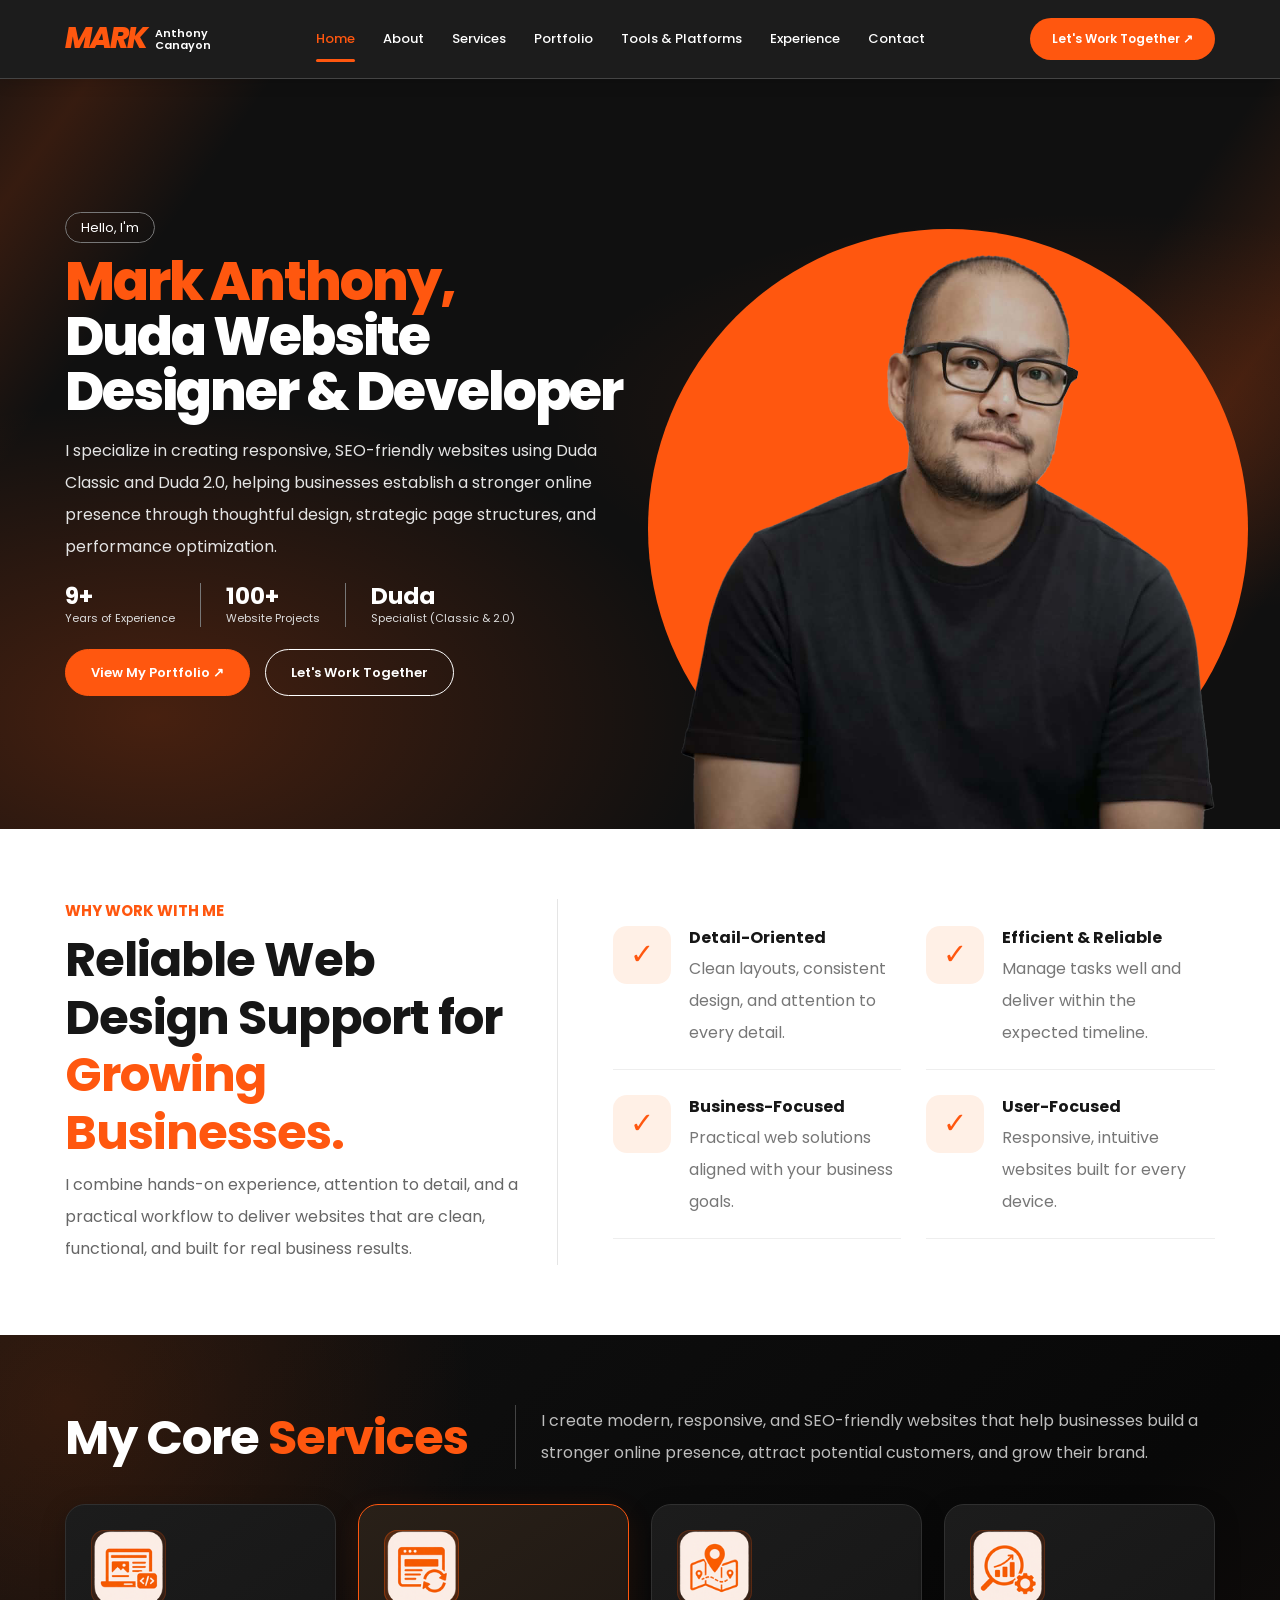
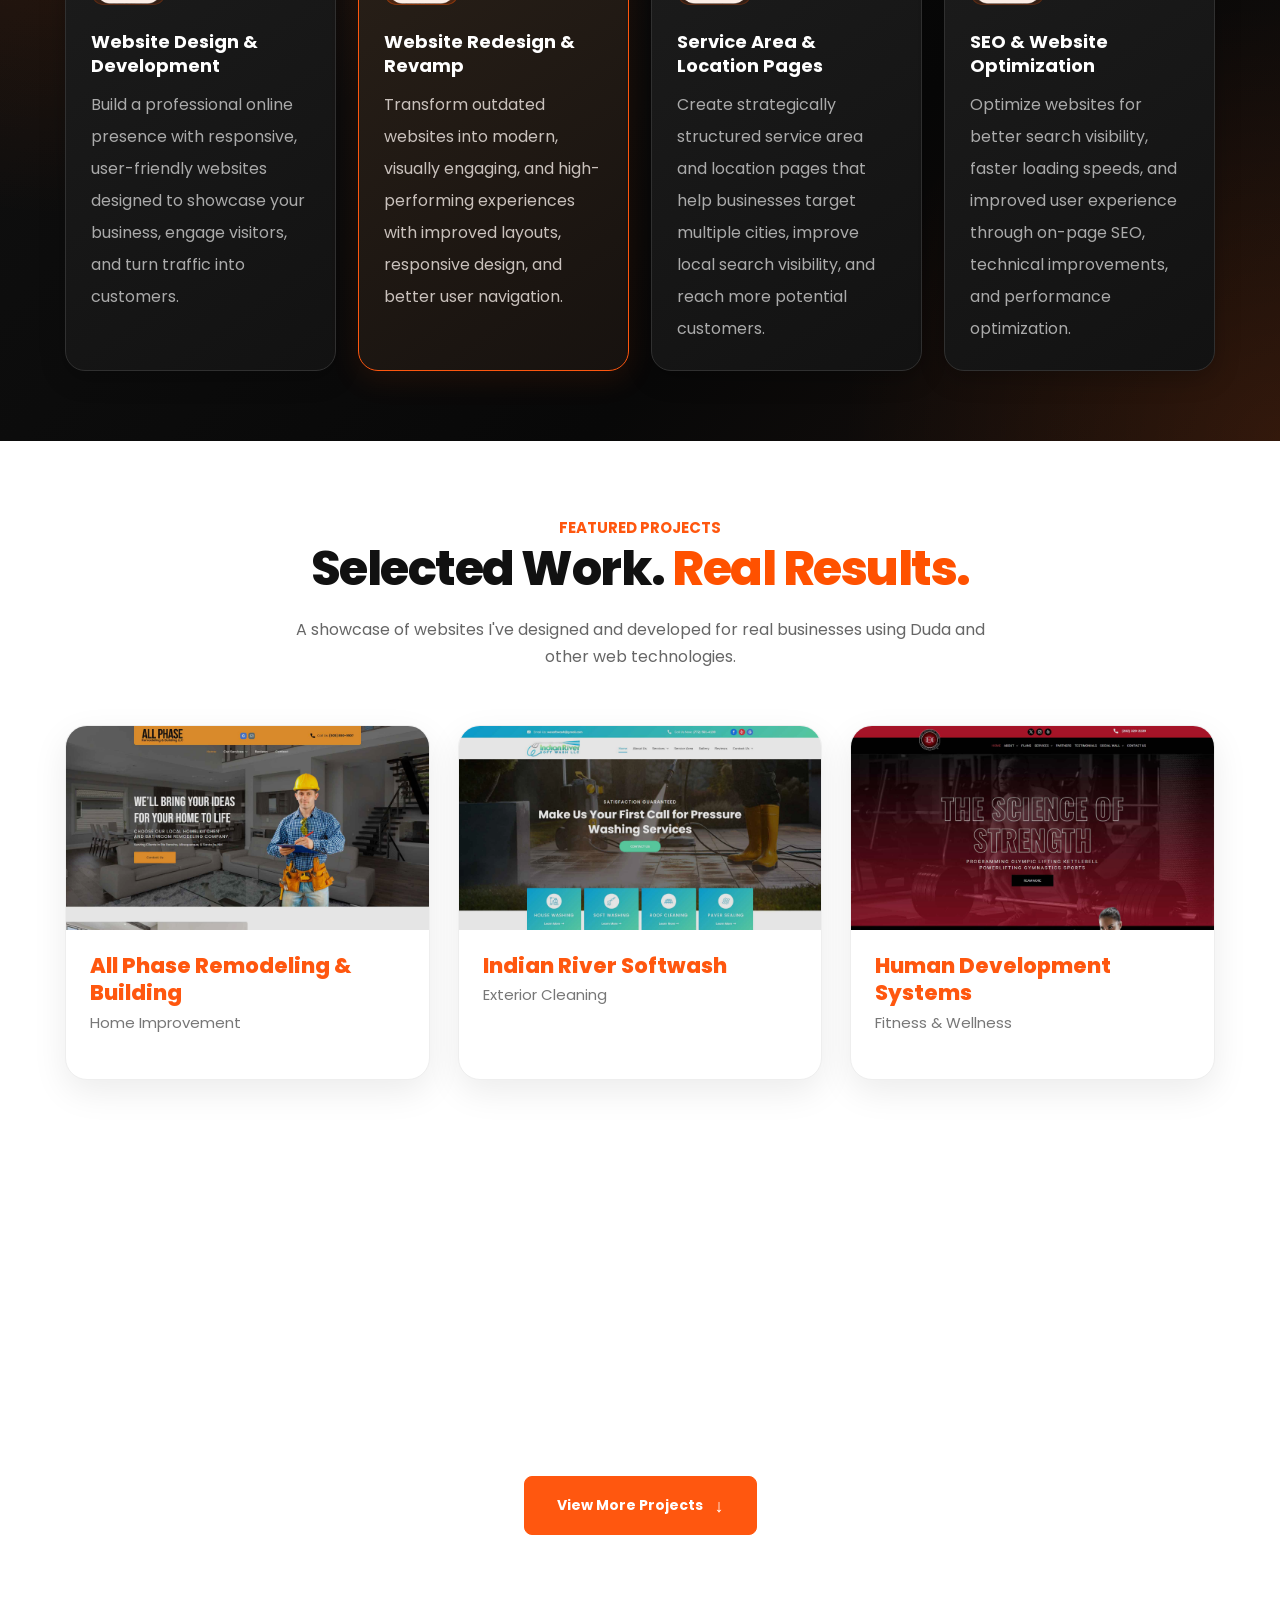
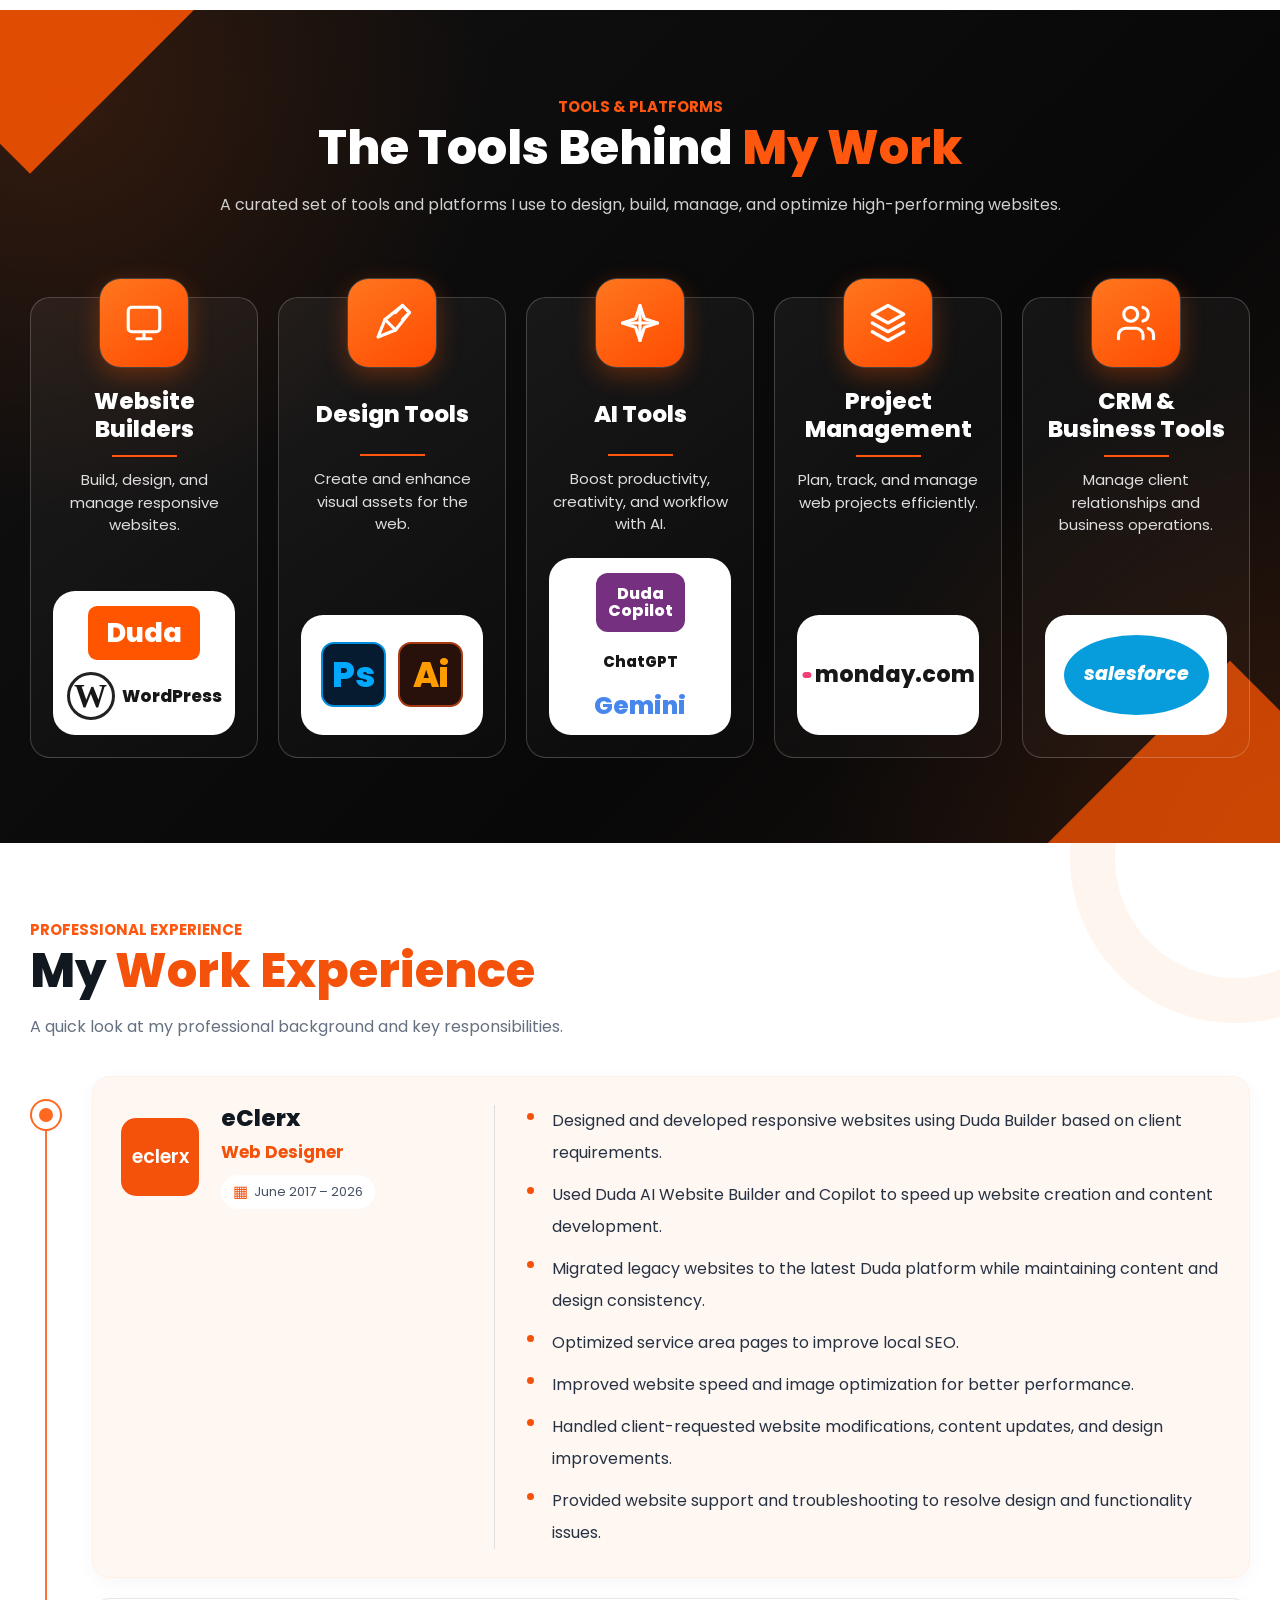
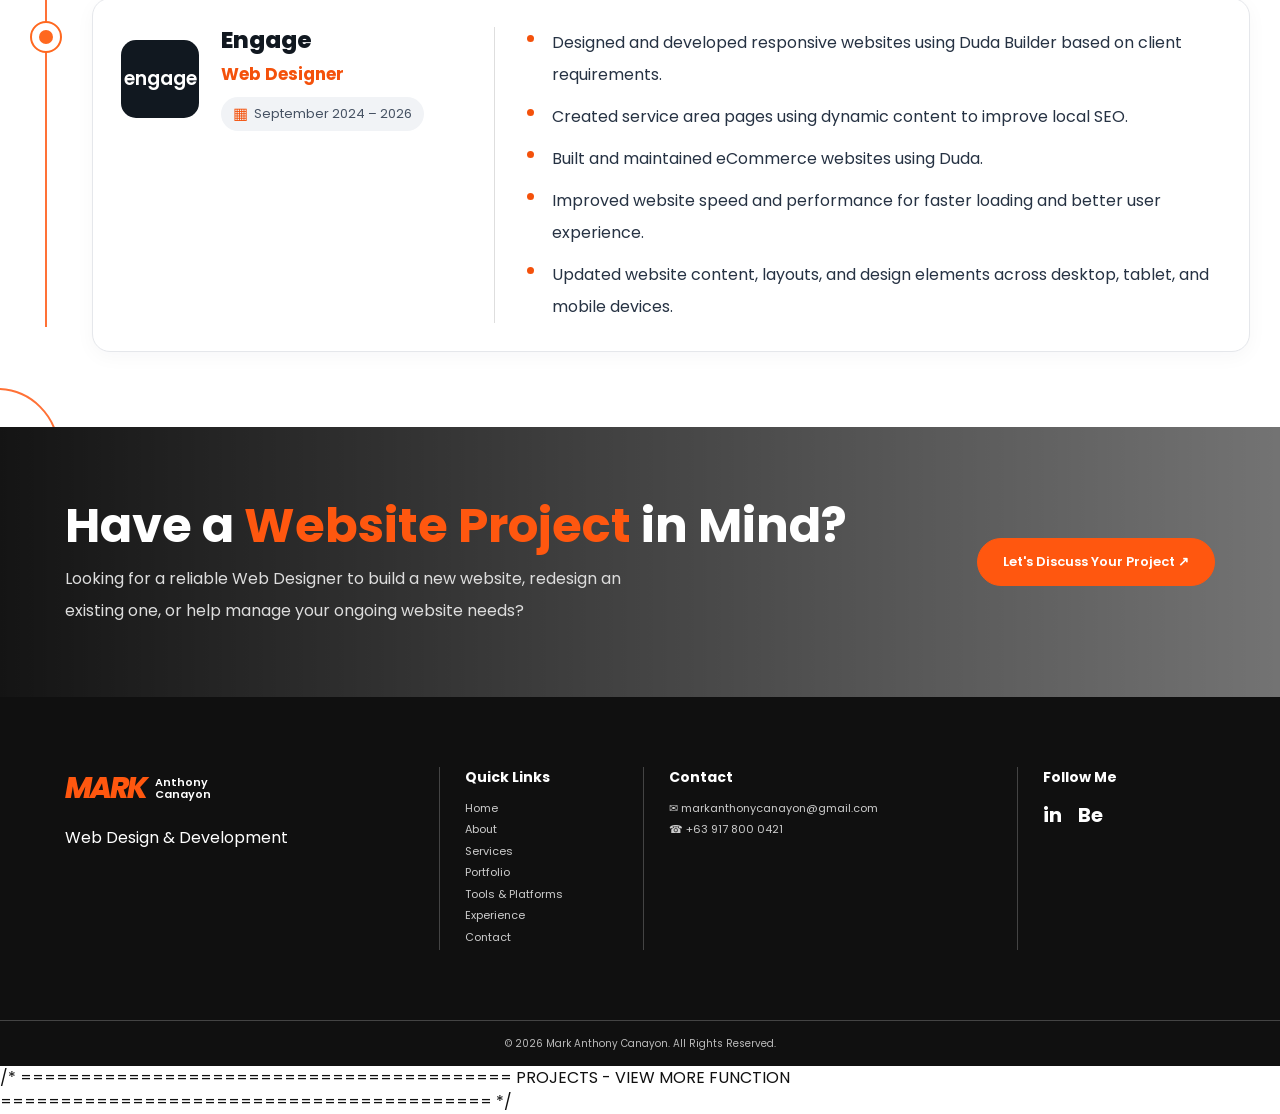
==== index.html @ 237224cc "Update print statement from 'Hello' to 'Goodbye'" ====
<!DOCTYPE html>
<html lang="en">
<head>
  <meta charset="UTF-8">
  <meta name="viewport" content="width=device-width, initial-scale=1.0">

  <title>Mark Anthony | Duda Website Designer</title>

  <meta name="description" content="Professional Duda Website Designer specializing in responsive website design, website redesign, SEO and optimization.">

  <link rel="preconnect" href="https://fonts.googleapis.com">
  <link rel="preconnect" href="https://fonts.gstatic.com" crossorigin>

  <link href="https://fonts.googleapis.com/css2?family=Poppins:wght@400;500;600;700;800&display=swap" rel="stylesheet">

  <link rel="stylesheet" href="style.css">
</head>

<body>

<!-- ================= HEADER ================= -->

<header class="site-header">
  <div class="header-inner">

    <a href="https://markanthonycanayon.github.io/Portfolio/" class="logo">
      <span>MARK</span>
      <small>Anthony<br>Canayon</small>
    </a>

    <input type="checkbox" id="menu-toggle">

    <label for="menu-toggle" class="menu-icon">
      <span></span>
      <span></span>
      <span></span>
    </label>

    <nav class="main-nav">
      <a href="#home" class="active">Home</a>
      <a href="#about">About</a>
      <a href="#services">Services</a>
      <a href="#projects">Portfolio</a>
 <a href="#tools">Tools & Platforms</a>
      <a href="#experience">Experience</a>
      <a href="#contact">Contact</a>
    </nav>

    <a href="#contact" class="header-cta">
      Let's Work Together ↗
    </a>

  </div>
</header>


<!-- ================= HERO ================= -->

<section class="hero-section" id="home">

  <div class="hero-inner">

    <div class="hero-content">

      <span class="hello-badge">Hello, I'm</span>

      <h1>
        <span>Mark Anthony,</span>
        Duda Website <br>Designer
        &amp; Developer
      </h1>

      <p class="hero-description">
        I specialize in creating responsive, SEO-friendly websites
        using Duda Classic and Duda 2.0, helping businesses establish
        a stronger online presence through thoughtful design,
        strategic page structures, and performance optimization.
      </p>

      <div class="hero-stats">

        <div>
          <strong>9+</strong>
          <small>Years of Experience</small>
        </div>

        <div>
          <strong>100+</strong>
          <small>Website Projects</small>
        </div>

        <div>
          <strong>Duda</strong>
          <small>Specialist (Classic &amp; 2.0)</small>
        </div>

      </div>

      <div class="hero-buttons">
        <a href="#projects" class="btn-primary">
          View My Portfolio ↗
        </a>

        <a href="#contact" class="btn-outline">
          Let's Work Together
        </a>
      </div>

          </div>

    <div class="hero-visual">

      <div class="hero-circle"></div>

      <img
        src="assets/mark-portrait.png"
        alt="Mark Anthony Canayon - Duda Website Designer"
        class="hero-portrait"
      >

     
     
    </div>

  </div>

</section>



<!-- ================= WHY WORK WITH ME ================= -->

<section class="why-section" id="about">

  <div class="section-inner why-inner">

    <div class="why-intro">

      <span class="eyebrow">WHY WORK WITH ME</span>

      <h2>
        Reliable Web Design Support for
        <span>Growing Businesses.</span>
      </h2>

      <p>
        I combine hands-on experience, attention to detail, and a
        practical workflow to deliver websites that are clean,
        functional, and built for real business results.
      </p>

    </div>

    <div class="why-features">

      <article class="feature-item">
        <div class="feature-icon">✓</div>

        <div>
          <h3>Detail-Oriented</h3>
          <p>Clean layouts, consistent design, and attention to every detail.</p>
        </div>
      </article>

      <article class="feature-item">
        <div class="feature-icon">✓</div>

        <div>
          <h3>Efficient &amp; Reliable</h3>
          <p>Manage tasks well and deliver within the expected timeline.</p>
        </div>
      </article>

      <article class="feature-item">
        <div class="feature-icon">✓</div>

        <div>
          <h3>Business-Focused</h3>
          <p>Practical web solutions aligned with your business goals.</p>
        </div>
      </article>

      <article class="feature-item">
        <div class="feature-icon">✓</div>

        <div>
          <h3>User-Focused</h3>
          <p>Responsive, intuitive websites built for every device.</p>
        </div>
      </article>

    </div>

  </div>

</section>


<!-- ================= EXPERIENCE STATS ================= -->

<section class="numbers-section">



</section>






<!-- ================= SERVICES ================= -->

<section class="services-section light-section" id="services">

  <div class="section-inner">

    <div class="section-heading services-heading">

      <h2>
        My Core <span>Services</span>
      </h2>

      <p>
        I create modern, responsive, and SEO-friendly websites that
        help businesses build a stronger online presence, attract
        potential customers, and grow their brand.
      </p>

    </div>

<div class="services-grid">

  <!-- 01. Website Design -->
  <article class="service-card">

    <div class="service-icon">
      <img src="assets/Website-Design.png" alt="Website Design and Development">
    </div>

 

    <h3>Website Design &amp;<br>Development</h3>

    <p>
      Build a professional online presence with responsive,
      user-friendly websites designed to showcase your business,
      engage visitors, and turn traffic into customers.
    </p>

  </article>


  <!-- 02. Website Redesign -->
  <article class="service-card featured">

    <div class="service-icon">
      <img src="assets/Website-Redesign.png" alt="Website Redesign">
    </div>


    <h3>Website Redesign &amp;<br>Revamp</h3>

    <p>
      Transform outdated websites into modern, visually engaging,
      and high-performing experiences with improved layouts,
      responsive design, and better user navigation.
    </p>

  </article>


  <!-- 03. Service Area -->
  <article class="service-card">

    <div class="service-icon">
      <img src="assets/Service-Area.png" alt="Service Area and Location Pages">
    </div>


    <h3>Service Area &amp;<br>Location Pages</h3>

    <p>
      Create strategically structured service area and location
      pages that help businesses target multiple cities, improve
      local search visibility, and reach more potential customers.
    </p>

  </article>


  <!-- 04. SEO Optimization -->
  <article class="service-card">

    <div class="service-icon">
      <img src="assets/SEO(20261111-020435).png" alt="SEO and Website Optimization">
    </div>


    <h3>SEO &amp; Website<br>Optimization</h3>

    <p>
      Optimize websites for better search visibility, faster
      loading speeds, and improved user experience through
      on-page SEO, technical improvements, and performance optimization.
    </p>

  </article>

</div>


     </div>

</section>



<!-- ================= PORTFOLIO ================= -->


<section class="projects-section" id="projects">

  <div class="projects-container">

    <!-- SECTION HEADER -->
    <div class="projects-header">

      <span class="eyebrow">FEATURED PROJECTS</span>

      <h2>
        Selected Work. <span>Real Results.</span>
      </h2>

      <p>
        A showcase of websites I've designed and developed
        for real businesses using Duda and other web technologies.
      </p>

    </div>

    <!-- PROJECT GRID -->


<div class="projects-grid">

  <!-- 01. HASTINGS SEAMLESS GUTTERS -->



  <!-- 28. ALL PHASE REMODELING -->
  <article class="project-card">
    <a href="https://www.allphaseremodelingandbuilding.com/" target="_blank" rel="noopener noreferrer" class="project-image">
      <img src="assets/All Phase Remodeling & Building LLC.jpg" alt="All Phase Remodeling and Building">
      <span class="project-view">View Project ↗</span>
    </a>
    <div class="project-info"><div class="project-heading">
      <div><h3>All Phase Remodeling &amp; Building</h3><p>Home Improvement</p></div>
    </div></div>
  </article>

  <!-- 29. INDIAN RIVER SOFTWASH -->
  <article class="project-card">
    <a href="https://www.indianriversoftwash.com/" target="_blank" rel="noopener noreferrer" class="project-image">
      <img src="assets/Indian River Softwash.jpg" alt="Indian River Softwash">
      <span class="project-view">View Project ↗</span>
    </a>
    <div class="project-info"><div class="project-heading">
      <div><h3>Indian River Softwash</h3><p>Exterior Cleaning</p></div>
    </div></div>
  </article>

  <!-- 30. HUMAN DEVELOPMENT SYSTEMS -->
  <article class="project-card">
    <a href="https://www.humandevelopmentsystems.com/" target="_blank" rel="noopener noreferrer" class="project-image">
      <img src="assets/Human Development Systems.jpg" alt="Human Development Systems">
      <span class="project-view">View Project ↗</span>
    </a>
    <div class="project-info"><div class="project-heading">
      <div><h3>Human Development Systems</h3><p>Fitness &amp; Wellness</p></div>
    </div></div>
  </article>



  <article class="project-card">
    <a href="https://www.hastingsseamlessguttersne.com/" target="_blank" rel="noopener noreferrer" class="project-image">
      <img src="assets/ADD-Hastings-Seamless-Gutters.jpg" alt="Hastings Seamless Gutters">
      <span class="project-view">View Project ↗</span>
    </a>
    <div class="project-info"><div class="project-heading">
      <div><h3>Hastings Seamless Gutters</h3><p>Gutter Installation</p></div>
    </div></div>
  </article>

  <!-- 02. PROCHECK RADON -->
  <article class="project-card">
    <a href="https://www.procheckradon.com/" target="_blank" rel="noopener noreferrer" class="project-image">
      <img src="assets/project-procheck-radon(1).jpg" alt="ProCheck Radon Systems">
      <span class="project-view">View Project ↗</span>
    </a>
    <div class="project-info"><div class="project-heading">
      <div><h3>ProCheck Radon Systems</h3><p>Radon Mitigation</p></div>
    </div></div>
  </article>

  <!-- 03. HDC ROOFING -->
  <article class="project-card">
    <a href="https://www.hdcroofingcorporation.com/" target="_blank" rel="noopener noreferrer" class="project-image">
      <img src="assets/project-hdc-roofing.jpg" alt="HDC Roofing">
      <span class="project-view">View Project ↗</span>
    </a>
    <div class="project-info"><div class="project-heading">
      <div><h3>HDC Roofing</h3><p>Roofing &amp; Exterior Services</p></div>
    </div></div>
  </article>

  <!-- 04. CREATIVE HARDSCAPES -->
  <article class="project-card">
    <a href="https://www.creativehardscapesca.com/" target="_blank" rel="noopener noreferrer" class="project-image">
      <img src="assets/project-creative-hardscapes.jpg" alt="Creative Hardscapes">
      <span class="project-view">View Project ↗</span>
    </a>
    <div class="project-info"><div class="project-heading">
      <div><h3>Creative Hardscapes</h3><p>Landscape &amp; Outdoor Design</p></div>
    </div></div>
  </article>

  <!-- 05. RICE CUSTOM CABINETRY -->
  <article class="project-card">
    <a href="https://www.ricecustomcabinetry.com/" target="_blank" rel="noopener noreferrer" class="project-image">
      <img src="assets/project-rice-cabinetry.jpg" alt="Rice Custom Cabinetry">
      <span class="project-view">View Project ↗</span>
    </a>
    <div class="project-info"><div class="project-heading">
      <div><h3>Rice Custom Cabinetry</h3><p>Custom Cabinetry &amp; Furniture</p></div>
    </div></div>
  </article>

  <!-- 06. GRANDPA'S HOUSE -->
  <article class="project-card">
    <a href="https://www.grandpashousellc.com/" target="_blank" rel="noopener noreferrer" class="project-image">
      <img src="assets/project-grandpas-house.jpg" alt="Grandpa's House LLC">
      <span class="project-view">View Project ↗</span>
    </a>
    <div class="project-info"><div class="project-heading">
      <div><h3>Grandpa's House LLC</h3><p>Senior Relocation Services</p></div>
    </div></div>
  </article>

  <!-- 07. AMERICAN WATER SOLUTIONS -->
  <article class="project-card">
    <a href="https://www.americanwatersolutions.net/" target="_blank" rel="noopener noreferrer" class="project-image">
      <img src="assets/ADD-American-Water-Solutions.jpg" alt="American Water Solutions">
      <span class="project-view">View Project ↗</span>
    </a>
    <div class="project-info"><div class="project-heading">
      <div><h3>American Water Solutions</h3><p>Water Treatment Solutions</p></div>
    </div></div>
  </article>

  <!-- 08. XTREME CRS -->
  <article class="project-card">
    <a href="https://www.xtremecrs.com/" target="_blank" rel="noopener noreferrer" class="project-image">
      <img src="assets/ADD-Xtreme-CRS.jpg" alt="Xtreme CRS">
      <span class="project-view">View Project ↗</span>
    </a>
    <div class="project-info"><div class="project-heading">
      <div><h3>Xtreme CRS</h3><p>Business Services</p></div>
    </div></div>
  </article>

  <!-- 09. GREENVILLE ELECTRICIAN -->
  <article class="project-card">
    <a href="https://www.greenville-electrician.com/" target="_blank" rel="noopener noreferrer" class="project-image">
      <img src="assets/ADD-Greenville-Electrician.jpg" alt="Greenville Electrician">
      <span class="project-view">View Project ↗</span>
    </a>
    <div class="project-info"><div class="project-heading">
      <div><h3>Greenville Electrician</h3><p>Electrical Services</p></div>
    </div></div>
  </article>

  <!-- 10. SALT LAKE DECK BUILDERS -->
  <article class="project-card">
    <a href="https://www.saltlakedeckbuilders.com/" target="_blank" rel="noopener noreferrer" class="project-image">
      <img src="assets/ADD-Salt-Lake-Deck-Builders.jpg" alt="Salt Lake Deck Builders">
      <span class="project-view">View Project ↗</span>
    </a>
    <div class="project-info"><div class="project-heading">
      <div><h3>Salt Lake Deck Builders</h3><p>Deck Construction</p></div>
    </div></div>
  </article>

  <!-- 11. PREMIER ROOFING -->
  <article class="project-card">
    <a href="https://www.premierroofingofmidmich.com/" target="_blank" rel="noopener noreferrer" class="project-image">
      <img src="assets/ADD-Premier-Roofing-Mid-Mich.jpg" alt="Premier Roofing of Mid Michigan">
      <span class="project-view">View Project ↗</span>
    </a>
    <div class="project-info"><div class="project-heading">
      <div><h3>Premier Roofing of Mid Michigan</h3><p>Roofing Services</p></div>
    </div></div>
  </article>

  <!-- 12. MAVERICKS HI -->
  <article class="project-card">
    <a href="https://www.maverickshi.com/" target="_blank" rel="noopener noreferrer" class="project-image">
      <img src="assets/ADD-Mavericks-HI.jpg" alt="Mavericks Home Improvement">
      <span class="project-view">View Project ↗</span>
    </a>
    <div class="project-info"><div class="project-heading">
      <div><h3>Mavericks HI</h3><p>Home Improvement</p></div>
    </div></div>
  </article>

  <!-- 13. WIDCO TRANSMISSION -->
  <article class="project-card">
    <a href="https://www.widcotransmission.com/" target="_blank" rel="noopener noreferrer" class="project-image">
      <img src="assets/ADD-Widco-Transmission.jpg" alt="Widco Transmission">
      <span class="project-view">View Project ↗</span>
    </a>
    <div class="project-info"><div class="project-heading">
      <div><h3>Widco Transmission</h3><p>Automotive Services</p></div>
    </div></div>
  </article>

  <!-- 14. MONTROSE SPORTING GOODS -->
  <article class="project-card">
    <a href="https://www.montrosesportinggoods.com/" target="_blank" rel="noopener noreferrer" class="project-image">
      <img src="assets/project-montrose-sporting-goods.jpg" alt="Montrose Sporting Goods">
      <span class="project-view">View Project ↗</span>
    </a>
    <div class="project-info"><div class="project-heading">
      <div><h3>Montrose Sporting Goods</h3><p>Retail &amp; Sporting Goods</p></div>
    </div></div>
  </article>

  <!-- 15. DANIEL KATZ REAL ESTATE -->
  <article class="project-card">
    <a href="https://www.danielkatzrealestate.com/" target="_blank" rel="noopener noreferrer" class="project-image">
      <img src="assets/ADD-Daniel-Katz-Real-Estate.jpg" alt="Daniel Katz Real Estate">
      <span class="project-view">View Project ↗</span>
    </a>
    <div class="project-info"><div class="project-heading">
      <div><h3>Daniel Katz Real Estate</h3><p>Real Estate</p></div>
    </div></div>
  </article>

  <!-- 16. MODERN BUILD RVA -->
  <article class="project-card">
    <a href="https://www.modernbuildrva.com/" target="_blank" rel="noopener noreferrer" class="project-image">
      <img src="assets/ADD-Modern-Build-RVA.jpg" alt="Modern Build RVA">
      <span class="project-view">View Project ↗</span>
    </a>
    <div class="project-info"><div class="project-heading">
      <div><h3>Modern Build RVA</h3><p>Construction &amp; Remodeling</p></div>
    </div></div>
  </article>

  <!-- 17. SHOE REPAIR EUGENE -->
  <article class="project-card">
    <a href="https://www.shoerepaireugene.com/" target="_blank" rel="noopener noreferrer" class="project-image">
      <img src="assets/ADD-Shoe-Repair-Eugene.jpg" alt="Shoe Repair Eugene">
      <span class="project-view">View Project ↗</span>
    </a>
    <div class="project-info"><div class="project-heading">
      <div><h3>Shoe Repair Eugene</h3><p>Shoe Repair Services</p></div>
    </div></div>
  </article>

  <!-- 18. EXTREME AUDIO TX -->
  <article class="project-card">
    <a href="https://www.extremeaudiotx.com/" target="_blank" rel="noopener noreferrer" class="project-image">
      <img src="assets/ADD-Extreme-Audio-TX.jpg" alt="Extreme Audio TX">
      <span class="project-view">View Project ↗</span>
    </a>
    <div class="project-info"><div class="project-heading">
      <div><h3>Extreme Audio TX</h3><p>Automotive Audio</p></div>
    </div></div>
  </article>

  <!-- 19. CHARLIE'S LAWN & LANDSCAPING -->
  <article class="project-card">
    <a href="https://www.charlieslawnandlandscaping.com/" target="_blank" rel="noopener noreferrer" class="project-image">
      <img src="assets/ADD-Charlies-Lawn-Landscaping.jpg" alt="Charlie's Lawn and Landscaping">
      <span class="project-view">View Project ↗</span>
    </a>
    <div class="project-info"><div class="project-heading">
      <div><h3>Charlie's Lawn &amp; Landscaping</h3><p>Lawn &amp; Landscaping</p></div>
    </div></div>
  </article>

  <!-- 20. PENSACOLA LAWN SPECIALISTS -->
  <article class="project-card">
    <a href="https://www.pensacolalawnspecialists.com/" target="_blank" rel="noopener noreferrer" class="project-image">
      <img src="assets/ADD-Pensacola-Lawn-Specialists.jpg" alt="Pensacola Lawn Specialists">
      <span class="project-view">View Project ↗</span>
    </a>
    <div class="project-info"><div class="project-heading">
      <div><h3>Pensacola Lawn Specialists</h3><p>Lawn Care Services</p></div>
    </div></div>
  </article>

  <!-- 21. THE CTP EXPERIENCE -->
  <article class="project-card">
    <a href="https://www.createthatparty.com/" target="_blank" rel="noopener noreferrer" class="project-image">
      <img src="assets/project-ctp-experience(1).jpg" alt="The CTP Experience">
      <span class="project-view">View Project ↗</span>
    </a>
    <div class="project-info"><div class="project-heading">
      <div><h3>The CTP Experience</h3><p>Event Planning</p></div>
    </div></div>
  </article>

  <!-- 22. TORO HOME REMODELING -->
  <article class="project-card">
    <a href="https://www.torohomeremodeling.com/" target="_blank" rel="noopener noreferrer" class="project-image">
      <img src="assets/ADD-Toro-Home-Remodeling.jpg" alt="Toro Home Remodeling">
      <span class="project-view">View Project ↗</span>
    </a>
    <div class="project-info"><div class="project-heading">
      <div><h3>Toro Home Remodeling</h3><p>Home Remodeling</p></div>
    </div></div>
  </article>

  <!-- 23. MONROE COMMERCIAL CLEANING -->
  <article class="project-card">
    <a href="https://www.monroecommercialcleaning.com/" target="_blank" rel="noopener noreferrer" class="project-image">
      <img src="assets/ADD-Monroe-Commercial-Cleaning.jpg" alt="Monroe Commercial Cleaning">
      <span class="project-view">View Project ↗</span>
    </a>
    <div class="project-info"><div class="project-heading">
      <div><h3>Monroe Commercial Cleaning</h3><p>Commercial Cleaning</p></div>
    </div></div>
  </article>

  <!-- 24. VALKNUT AIRSOFT -->
  <article class="project-card">
    <a href="https://www.valknutairsoft.com/" target="_blank" rel="noopener noreferrer" class="project-image">
      <img src="assets/project-valknut-airsoft.jpg" alt="Valknut Airsoft">
      <span class="project-view">View Project ↗</span>
    </a>
    <div class="project-info"><div class="project-heading">
      <div><h3>Valknut Airsoft</h3><p>Airsoft &amp; Recreation</p></div>
    </div></div>
  </article>

  <!-- 25. ARGYLE & STEPHEN BUILDERS SUPPLY -->
  <article class="project-card">
    <a href="https://www.argyleandstephenbuilderssupply.com/" target="_blank" rel="noopener noreferrer" class="project-image">
      <img src="assets/Argyle Builders Supply Stephen Builders Supply(3).jpg" alt="Argyle and Stephen Builders Supply">
      <span class="project-view">View Project ↗</span>
    </a>
    <div class="project-info"><div class="project-heading">
      <div><h3>Argyle &amp; Stephen Builders Supply</h3><p>Construction Supply</p></div>
    </div></div>
  </article>

  <!-- 26. THE WALLPAPER WIZARD -->
  <article class="project-card">
    <a href="https://www.thewallpaperwizard.com/" target="_blank" rel="noopener noreferrer" class="project-image">
      <img src="assets/The Wallpaper Wizard.jpg" alt="The Wallpaper Wizard">
      <span class="project-view">View Project ↗</span>
    </a>
    <div class="project-info"><div class="project-heading">
      <div><h3>The Wallpaper Wizard</h3><p>Wallpaper Installation</p></div>
    </div></div>
  </article>

  <!-- 27. MSG HOME IMPROVEMENT -->
  <article class="project-card">
    <a href="https://www.msghomeimprovement.com/" target="_blank" rel="noopener noreferrer" class="project-image">
      <img src="assets/MSG Home Improvement LLC.jpg" alt="MSG Home Improvement LLC">
      <span class="project-view">View Project ↗</span>
    </a>
    <div class="project-info"><div class="project-heading">
      <div><h3>MSG Home Improvement</h3><p>Home Remodeling</p></div>
    </div></div>
  </article>



</div>

  

   


<div class="projects-load-more">
  <button id="viewMoreProjects" class="view-more-btn" type="button">
    View More Projects
    <span>↓</span>
  </button>
</div>




</section>


<!-- =================  TOOLS & PLATFORMS ================= -->




<section class="tools-section" id="tools">
  <div class="tools-container">

    <!-- Section Heading -->
    <div class="tools-heading">
      <span class="eyebrow">TOOLS &amp; PLATFORMS</span>

      <h2>
        The Tools Behind <span>My Work</span>
      </h2>

      <p>
        A curated set of tools and platforms I use to design,
        build, manage, and optimize high-performing websites.
      </p>
    </div>

    <!-- Tools Grid -->
    <div class="tools-grid">

      <!-- Website Builders -->
      <article class="tool-card">
        <div class="tool-icon">
          <svg viewBox="0 0 24 24" fill="none"
            stroke="currentColor" stroke-width="1.8"
            stroke-linecap="round" stroke-linejoin="round">
            <rect x="3" y="3" width="18" height="14" rx="2"/>
            <path d="M8 21h8M12 17v4"/>
          </svg>
        </div>

        <h3>Website Builders</h3>
        <span class="tool-divider"></span>

        <p>Build, design, and manage responsive websites.</p>

        <div class="tool-brands">
          <span class="brand duda">Duda</span>
          <span class="brand wordpress">
            <span class="wp-symbol">W</span>
            WordPress
          </span>
        </div>
      </article>

      <!-- Design Tools -->
      <article class="tool-card">
        <div class="tool-icon">
          <svg viewBox="0 0 24 24" fill="none"
            stroke="currentColor" stroke-width="1.8"
            stroke-linecap="round" stroke-linejoin="round">
            <path d="m14 6 4-4 4 4-4 4"/>
            <path d="m4 20 4-10L18 2l4 4-8 10-10 4Z"/>
            <path d="m8 10 6 6"/>
          </svg>
        </div>

        <h3>Design Tools</h3>
        <span class="tool-divider"></span>

        <p>Create and enhance visual assets for the web.</p>

        <div class="tool-brands">
          <span class="brand adobe ps">Ps</span>
          <span class="brand adobe ai">Ai</span>
        </div>
      </article>

      <!-- AI Tools -->
      <article class="tool-card">
        <div class="tool-icon">
          <svg viewBox="0 0 24 24" fill="none"
            stroke="currentColor" stroke-width="1.8"
            stroke-linecap="round" stroke-linejoin="round">
            <path d="M12 2v20M2 12h20"/>
            <path d="m12 2 2.5 7.5L22 12l-7.5 2.5L12 22l-2.5-7.5L2 12l7.5-2.5L12 2Z"/>
          </svg>
        </div>

        <h3>AI Tools</h3>
        <span class="tool-divider"></span>

        <p>Boost productivity, creativity, and workflow with AI.</p>

        <div class="tool-brands ai-brands">
          <span class="brand copilot">Duda<br>Copilot</span>
          <span class="brand chatgpt">ChatGPT</span>
          <span class="brand gemini">Gemini</span>
        </div>
      </article>

      <!-- Project Management -->
      <article class="tool-card">
        <div class="tool-icon">
          <svg viewBox="0 0 24 24" fill="none"
            stroke="currentColor" stroke-width="1.8"
            stroke-linecap="round" stroke-linejoin="round">
            <path d="m12 2 9 5-9 5-9-5 9-5Z"/>
            <path d="m3 12 9 5 9-5M3 17l9 5 9-5"/>
          </svg>
        </div>

        <h3>Project Management</h3>
        <span class="tool-divider"></span>

        <p>Plan, track, and manage web projects efficiently.</p>

        <div class="tool-brands">
          <span class="brand monday">
            <span class="monday-mark">● ● ●</span>
            monday.com
          </span>
        </div>
      </article>

      <!-- CRM -->
      <article class="tool-card">
        <div class="tool-icon">
          <svg viewBox="0 0 24 24" fill="none"
            stroke="currentColor" stroke-width="1.8"
            stroke-linecap="round" stroke-linejoin="round">
            <path d="M16 21v-2a4 4 0 0 0-4-4H6a4 4 0 0 0-4 4v2"/>
            <circle cx="9" cy="7" r="4"/>
            <path d="M22 21v-2a4 4 0 0 0-3-3.87M16 3.13a4 4 0 0 1 0 7.75"/>
          </svg>
        </div>

        <h3>CRM &amp; Business Tools</h3>
        <span class="tool-divider"></span>

        <p>Manage client relationships and business operations.</p>

        <div class="tool-brands">
          <span class="brand salesforce">salesforce</span>
        </div>
      </article>

    </div>
  </div>
</section>










<!-- ================= WORK EXPERIENCE ================= -->


<section class="experience-section" id="experience">
  <div class="experience-container">

    <!-- Section Heading -->
    <div class="experience-heading">
      <span class="eyebrow">PROFESSIONAL EXPERIENCE</span>
      <h2>My <span>Work Experience</span></h2>
      
      <p>A quick look at my professional background and key responsibilities.</p>
    </div>

    <!-- Experience Timeline -->
    <div class="experience-timeline">

      <!-- eClerx -->
      <article class="experience-item">
        <div class="timeline-marker">
          <span></span>
        </div>

        <div class="experience-card eclerx-card">

          <div class="experience-info">
            <div class="company-header">
              <div class="company-logo eclerx-logo">eclerx</div>

              <div class="company-details">
                <h3>eClerx</h3>
                <h4>Web Designer</h4>
                <span class="experience-date">
                  <span class="calendar-icon">▦</span>
                  June 2017 – 2026
                </span>
              </div>
            </div>

           
          </div>

          <div class="experience-responsibilities">
            <ul>
              <li>Designed and developed responsive websites using Duda Builder based on client requirements.</li>
              <li>Used Duda AI Website Builder and Copilot to speed up website creation and content development.</li>
              <li>Migrated legacy websites to the latest Duda platform while maintaining content and design consistency.</li>
              <li>Optimized service area pages to improve local SEO.</li>
              <li>Improved website speed and image optimization for better performance.</li>
              <li>Handled client-requested website modifications, content updates, and design improvements.</li>
              <li>Provided website support and troubleshooting to resolve design and functionality issues.</li>
            </ul>
          </div>

        </div>
      </article>

      <!-- Engage -->
      <article class="experience-item">
        <div class="timeline-marker">
          <span></span>
        </div>

        <div class="experience-card engage-card">

          <div class="experience-info">
            <div class="company-header">
              <div class="company-logo engage-logo">engage</div>

              <div class="company-details">
                <h3>Engage</h3>
                <h4>Web Designer</h4>
                <span class="experience-date">
                  <span class="calendar-icon">▦</span>
                  September 2024 – 2026
                </span>
              </div>
            </div>

        
          </div>

          <div class="experience-responsibilities">
            <ul>
              <li>Designed and developed responsive websites using Duda Builder based on client requirements.</li>
              <li>Created service area pages using dynamic content to improve local SEO.</li>
              <li>Built and maintained eCommerce websites using Duda.</li>
              <li>Improved website speed and performance for faster loading and better user experience.</li>
              <li>Updated website content, layouts, and design elements across desktop, tablet, and mobile devices.</li>
            </ul>
          </div>

        </div>
      </article>

    </div>
  </div>
</section>







<!-- ================= CONTACT CTA ================= -->

<section class="contact-banner" id="contact">

  <div class="section-inner contact-inner">

    <div>
      <h2>
        Have a <span>Website Project</span> in Mind?
      </h2>

      <p>
        Looking for a reliable Web Designer to build a new website,
        redesign an existing one, or help manage your ongoing website needs?
      </p>
    </div>

    <a href="mailto:markanthonycanayon@gmail.com" class="btn-primary">
      Let's Discuss Your Project ↗
    </a>

  </div>

</section>


<!-- ================= FOOTER ================= -->

<footer class="site-footer">

  <div class="section-inner footer-inner">

    <div class="footer-brand">

      <a href="#home" class="logo">
        <span>MARK</span>
        <small>Anthony<br>Canayon</small>
      </a>

      <p>Web Design &amp; Development</p>

    </div>

    <div class="footer-links">

      <h3>Quick Links</h3>

      <a href="#home">Home</a>
      <a href="#about">About</a>
      <a href="#services">Services</a>
      <a href="#projects">Portfolio</a>
  <a href="#tools">Tools & Platforms</a>
      <a href="#experience">Experience</a>
      <a href="#contact">Contact</a>

    </div>

    <div class="footer-contact">

      <h3>Contact</h3>

      <a href="mailto:markanthonycanayon@gmail.com">
        ✉ markanthonycanayon@gmail.com
      </a>

      <a href="tel:+639178004421">
        ☎ +63 917 800 0421
      </a>

    </div>

    <div class="footer-social">

      <h3>Follow Me</h3>

      <a href="#">in</a>
      <a href="#">Be</a>

    </div>

  </div>

  <div class="footer-bottom">
    © 2026 Mark Anthony Canayon. All Rights Reserved.
  </div>

</footer>

<script>
  document.addEventListener('DOMContentLoaded', () => {
    const reduceMotion = window.matchMedia('(prefers-reduced-motion: reduce)').matches;
    const revealItems = document.querySelectorAll(
      '.section-heading, .projects-header, .why-intro, .service-card, .feature-item, .project-card, .experience-card, .contact-inner, .footer-inner'
    );

    revealItems.forEach((item, index) => {
      item.classList.add('reveal-on-scroll');
      item.style.setProperty('--reveal-delay', `${Math.min(index % 6, 5) * 70}ms`);
    });

    if (reduceMotion) {
      revealItems.forEach(item => item.classList.add('is-visible'));
    } else {
      const revealObserver = new IntersectionObserver((entries, observer) => {
        entries.forEach(entry => {
          if (!entry.isIntersecting) return;
          entry.target.classList.add('is-visible');
          observer.unobserve(entry.target);
        });
      }, { threshold: 0.12, rootMargin: '0px 0px -40px' });

      revealItems.forEach(item => revealObserver.observe(item));
    }

 
/* =========================================
   ACTIVE NAVIGATION ON SCROLL
========================================= */

const navLinks = document.querySelectorAll('.main-nav a[href^="#"]');

const sections = [...navLinks]
  .map(link => {
    const target = link.getAttribute('href');
    return document.querySelector(target);
  })
  .filter(Boolean);

const navObserver = new IntersectionObserver(entries => {

  const visibleSections = entries
    .filter(entry => entry.isIntersecting)
    .sort((a, b) => b.intersectionRatio - a.intersectionRatio);

  if (!visibleSections.length) return;

  const activeSection = visibleSections[0].target.id;

  navLinks.forEach(link => {
    const isActive = link.getAttribute('href') === `#${activeSection}`;

    link.classList.toggle('active', isActive);
  });

}, {
  threshold: [0.1, 0.25, 0.35, 0.5],
  rootMargin: '-80px 0px -45% 0px'
});

sections.forEach(section => navObserver.observe(section));


    document.querySelectorAll('.btn-primary, .btn-outline, .header-cta, .projects-button').forEach(button => {
      button.addEventListener('pointerdown', () => button.classList.add('is-pressed'));
      ['pointerup', 'pointerleave', 'pointercancel'].forEach(event => {
        button.addEventListener(event, () => button.classList.remove('is-pressed'));
      });
    });
  });
</script>



/* =========================================
   PROJECTS - VIEW MORE FUNCTION
========================================= */
<script>
document.addEventListener("DOMContentLoaded", function () {

    const projectCards = document.querySelectorAll(".project-card");
    const viewMoreBtn = document.getElementById("viewMoreProjects");
    const buttonContainer = document.querySelector(".projects-load-more");

    const initialProjects = 6;
    const projectsPerClick = 6;

    let visibleProjects = initialProjects;

    function updateProjects() {

        projectCards.forEach((card, index) => {
            card.classList.toggle("show-project", index < visibleProjects);
        });

        if (visibleProjects >= projectCards.length) {
            buttonContainer.classList.add("hidden");
        } else {
            buttonContainer.classList.remove("hidden");
        }
    }

    viewMoreBtn.addEventListener("click", function () {

        visibleProjects += projectsPerClick;

        updateProjects();

        if (visibleProjects >= projectCards.length) {
            buttonContainer.classList.add("hidden");
        }
    });

    updateProjects();

});

</script>



</body>
</html>
---- style.css ----
/* =========================================
   GLOBAL SETTINGS
========================================= */

:root {
    --orange: #ff570f;
    --orange-dark: #e94700;
    --black: #101010;
    --dark: #151515;
    --white: #ffffff;
    --gray: #666666;
    --light-bg: #fafafa;

    --max-width: 1440px;

    --section-padding-y: 70px;
    --section-padding-x: 65px;
}

* {
    margin: 0;
    padding: 0;
    box-sizing: border-box;
}

html {
    scroll-behavior: smooth;
}

body {
    font-family: 'Poppins', sans-serif;
    font-size: 16px;
    line-height: 1.5;
    color: var(--black);
    background: var(--white);
    overflow-x: hidden;
}


a {
    text-decoration: none;
    color: inherit;
}

img {
    display: block;
    max-width: 100%;
}

button,
input {
    font-family: inherit;
}


/* =========================================
   GLOBAL SECTION WIDTH & SPACING
========================================= */

/*
   All normal content sections:
   Maximum width: 1440px
   Padding: 70px 65px

   Full-width backgrounds remain full width.
   Their inner content uses .section-inner.
*/

.section-inner,
.header-inner,
.hero-inner {
    width: 100%;
    max-width: var(--max-width);
    margin-left: auto;
    margin-right: auto;
    padding-left: var(--section-padding-x);
    padding-right: var(--section-padding-x);
}

.light-section .section-inner,
.why-section .section-inner,
.numbers-section .section-inner,
.experience-section .section-inner,
.contact-banner .section-inner,
.site-footer .section-inner {
    padding-top: var(--section-padding-y);
    padding-bottom: var(--section-padding-y);
}


/* =========================================
   HEADER
========================================= */

.site-header {
    width: 100%;
    background: #101010;
    border-bottom: 1px solid rgba(255,255,255,.18);
    position: relative;
    z-index: 100;
}

.header-inner {
    height: 78px;
    display: flex;
    align-items: center;
    justify-content: space-between;
    gap: 30px;
}

.logo {
    display: inline-flex;
    align-items: center;
    gap: 9px;
    flex-shrink: 0;
}

.logo span {
    font-size: 29px;
    font-weight: 800;
    font-style: italic;
    color: var(--orange);
    letter-spacing: -2px;
}

.logo small {
    font-size: 11px;
    font-weight: 600;
    line-height: 1.1;
    color: white;
}

.main-nav {
    display: flex;
    align-items: center;
    gap: 28px;
}

.main-nav a {
    font-size: 13px;
    font-weight: 500;
    color: #ffffff;
    position: relative;
    transition: .3s;
}

.main-nav a:hover,
.main-nav a.active {
    color: var(--orange);
}

.main-nav a.active::after {
    content: "";
    position: absolute;
    height: 3px;
    width: 100%;
    background: var(--orange);
    left: 0;
    bottom: -13px;
}

.header-cta {
    background: var(--orange);
    color: white;
    font-size: 12px;
    font-weight: 600;
    padding: 12px 22px;
    border-radius: 30px;
    white-space: nowrap;
    transition: .3s;
}

.header-cta:hover {
    background: white;
    color: var(--orange);
}

#menu-toggle,
.menu-icon {
    display: none;
}


/* =========================================
   HERO SECTION
========================================= */

.hero-section {
    background:
        radial-gradient(ellipse at 12% 85%, rgba(255,87,15,.23), transparent 35%),
        radial-gradient(ellipse at 85% 45%, rgba(255,87,15,.13), transparent 35%),
        #101010;

    position: relative;
    overflow: hidden;
    color: white;

}

.hero-inner {
    min-height: 750px;
  
    display: grid;
    grid-template-columns: 1.05fr .95fr;
    align-items: center;
    gap: 25px;

    position: relative;
    z-index: 2;
}

.hero-section::before,
.hero-section::after {
    content: "";
    position: absolute;
    width: 300px;
    height: 800px;
    background: linear-gradient(
        90deg,
        transparent,
        rgba(255,87,15,.16),
        transparent
    );
    transform: rotate(35deg);
    top: -200px;
}

.hero-section::before {
    left: -200px;
}

.hero-section::after {
    right: -180px;
}

.hero-content {
    position: relative;
    z-index: 3;

}

.hello-badge {
    display: inline-block;
    border: 1px solid #777;
    border-radius: 30px;
    padding: 5px 15px;
    font-size: 13px;
    margin-bottom: 12px;
}

.hero-content h1 {
    font-size: clamp(36px, 4.2vw, 54px);
    line-height: 1.02;
    font-weight: 800;
    letter-spacing: -2px;
    max-width: 700px;
}

.hero-content h1 span {
    display: block;
    color: var(--orange);
}

.hero-description {
    max-width: 580px;
    color: #e4e4e4;
    font-size: 15px;
    line-height: 1.5;
    margin-top: 15px;
}

.hero-stats {
    display: flex;
    align-items: center;
    margin-top: 20px;
    margin-bottom: 22px;
}

.hero-stats div {
    padding: 0 25px;
    border-right: 1px solid #777;
}

.hero-stats div:first-child {
    padding-left: 0;
}

.hero-stats div:last-child {
    border: 0;
}

.hero-stats strong {
    display: block;
    font-size: 23px;
    line-height: 1.2;
}

.hero-stats small {
    display: block;
    font-size: 11px;
    color: #ddd;
}

.hero-buttons {
    display: flex;
    flex-wrap: wrap;
    gap: 15px;
}

.btn-primary,
.btn-outline {
    display: inline-flex;
    justify-content: center;
    align-items: center;
    padding: 13px 25px;
    border-radius: 30px;
    font-size: 13px;
    font-weight: 600;
    transition: .3s;
}

.btn-primary {
    color: white;
    background: var(--orange);
    border: 1px solid var(--orange);
}

.btn-primary:hover {
    background: white;
    color: var(--orange);
}

.btn-outline {
    color: white;
    border: 1px solid white;
}

.btn-outline:hover {
    background: white;
    color: var(--black);
}


/* HERO TOOLS */

.tools-list {
    display: flex;
    align-items: center;
    flex-wrap: wrap;
    gap: 10px;
    margin-top: 22px;
}

.tools-list > span {
    font-size: 11px;
    margin-right: 5px;
    white-space: nowrap;
}

.tool-icon {
    width: 42px;
    height: 42px;
    display: flex;
    align-items: center;
    justify-content: center;
    border-radius: 10px;
    background: #202020;
    border: 1px solid #444;
    font-weight: 700;
    font-size: 19px;
}

.duda {
    background: var(--orange);
    color: white;
    font-size: 13px;
}

.wordpress {
    color: white;
    font-size: 25px;
}

.elementor {
    color: #f34c73;
}

.photoshop {
    color: #31b5ff;
}

.illustrator {
    color: #ff9c00;
}

.figma {
    color: #ff5c8a;
}

.html {
    color: white;
}

.analytics {
    color: #ff9b00;
}


/* HERO PORTRAIT */

.hero-visual {
  position: relative;
    height: 100%;
    
    display: flex;
    align-items: flex-end;
    justify-content: center;
    overflow: visible;
}

.hero-circle {
      position: absolute;
    width: 600px;
    height: 600px;
    border-radius: 50%;
    background: var(--orange);
    bottom: 0;
    left: 50%;
    transform: translateX(-50%);
}

.hero-portrait {
   position: absolute;
    z-index: 2;

    width: 100%;
  
    height:750px;

    bottom: 0;
    left: 50%;
    transform: translateX(-50%);

    object-fit: contain;
    object-position: center bottom;
}

.specialist-card {
    position: absolute;
    z-index: 4;
    top: 95px;
    right: 0;
    display: flex;
    align-items: center;
    gap: 12px;
    padding: 17px;
    background: rgba(255,255,255,.08);
    backdrop-filter: blur(10px);
    border: 1px solid rgba(255,255,255,.5);
    border-radius: 18px;
}

.specialist-icon {
    background: var(--orange);
    width: 34px;
    height: 34px;
    border-radius: 50%;
    display: grid;
    place-items: center;
}

.specialist-card strong,
.specialist-card small {
    display: block;
    color: white;
    font-size: 12px;
}

.specialist-card small {
    color: #ddd;
}

.hero-decoration {
    position: absolute;
    top: 10px;
    right: 25%;
    color: var(--orange);
    font-size: 32px;
    font-weight: 800;
}


/* =========================================
   SECTION HEADINGS
========================================= */

.section-heading h2,
.portfolio-heading h2,
.experience-intro h2 {
    font-size: 32px;
    line-height: 1.2;
    letter-spacing: -1px;
    font-weight: 700;
}

.section-heading h2 span,
.portfolio-heading h2 span,
.experience-intro h2 span {
    color: var(--orange);
}


/* =========================================
   SERVICES
========================================= */



/* =========================================
   SERVICES SECTION - DARK THEME
========================================= */

.services-section {
    background:
        radial-gradient(circle at 5% 10%, rgba(255, 85, 0, 0.15), transparent 30%),
        radial-gradient(circle at 100% 100%, rgba(255, 85, 0, 0.12), transparent 30%),
        linear-gradient(135deg, #111111, #080808 65%, #17100d);

    color: #ffffff;
}

/* SECTION HEADING */

.services-heading {
    display: grid;
    grid-template-columns: .75fr 1.25fr;
    gap: 30px;
    align-items: center;
    margin-bottom: 35px;
}

.services-heading h2 {
    color: #ffffff;
}

.services-heading h2 span {
    color: var(--orange);
}

.services-heading p {
    border-left: 1px solid #444444;
    padding-left: 25px;
    font-size: 14px;
    line-height: 1.7;
    color: #bdbdbd;
}

/* SERVICES GRID */

.services-grid {
    display: grid;
    grid-template-columns: repeat(4, 1fr);
    gap: 22px;
}

/* SERVICE CARDS */

.service-card {
    position: relative;
    padding: 25px;
    min-height: 260px;
    border-radius: 20px;

    background: linear-gradient(
        145deg,
        #1c1c1c,
        #121212
    );

    border: 1px solid #303030;

    box-shadow: 0 7px 25px rgba(0, 0, 0, 0.25);

    color: #ffffff;
    transition: all .3s ease;
}

.service-card:hover {
    transform: translateY(-6px);
    border-color: var(--orange);
    box-shadow: 0 12px 30px rgba(255, 85, 0, 0.12);
}

/* FEATURED CARD */

.service-card.featured {
    background:
        linear-gradient(145deg, #292018, #17120f);

    color: #ffffff;
    border: 1px solid var(--orange);

    box-shadow: 0 8px 30px rgba(255, 85, 0, 0.10);
}

/* SERVICE ICON */

.service-icon {
    width: 55px;
    height: 55px;

    display: grid;
    place-items: center;

    background: rgba(255, 85, 0, 0.12);
    border: 1px solid rgba(255, 85, 0, 0.18);

    border-radius: 13px;
    margin-bottom: 20px;
}

.service-icon img {
    width: 32px;
    height: 32px;
    object-fit: contain;
}

.featured .service-icon {
    background: rgba(255, 85, 0, 0.18);
    border-color: rgba(255, 85, 0, 0.35);
}

/* SERVICE TITLES */

.service-card h3 {
    font-size: 18px;
    line-height: 1.3;
    margin-bottom: 12px;
    color: #ffffff;
}

/* SERVICE DESCRIPTIONS */

.service-card p {
    font-size: 13px;
    line-height: 1.7;
    color: #aaaaaa;
}

/* FEATURED DESCRIPTION */

.service-card.featured p {
    color: #c9c1bc;
}

/* RESPONSIVE DESIGN */

@media (max-width: 1024px) {
    .services-grid {
        grid-template-columns: repeat(2, 1fr);
    }
}

@media (max-width: 768px) {
    .services-heading {
        grid-template-columns: 1fr;
        gap: 15px;
    }

    .services-heading p {
        border-left: none;
        border-top: 1px solid #444444;
        padding-left: 0;
        padding-top: 15px;
    }
}

@media (max-width: 480px) {
    .services-grid {
        grid-template-columns: 1fr;
    }

    .service-card {
        min-height: auto;
        padding: 24px;
    }
}









/* =========================================
   WHY WORK WITH ME - LIGHT THEME
========================================= */

.why-section {
    background: #ffffff;
    color: #161616;
}

.why-inner {
    display: grid;
    grid-template-columns: .9fr 1.1fr;
    gap: 55px;
    align-items: center;
}

.why-intro {
    padding-right: 35px;
    border-right: 1px solid #e5e5e5;
}

.eyebrow {
    color: var(--orange);
    font-weight: 700;
    font-size: 15px;
}

.why-intro h2 {
    font-size: clamp(28px, 3vw, 39px);
    line-height: 1.1;
    margin: 8px 0;
    letter-spacing: -1px;
    color: #161616;
}

.why-intro h2 span {
    color: var(--orange);
}

.why-intro p {
    color: #666666;
    font-size: 14px;
    line-height: 1.7;
}

.why-features {
    display: grid;
    grid-template-columns: repeat(2, 1fr);
    gap: 25px;
}

.feature-item {
    display: flex;
    gap: 18px;
    align-items: flex-start;
    padding-bottom: 20px;
    border-bottom: 1px solid #eeeeee;
}

.feature-icon {
    width: 58px;
    height: 58px;
    flex-shrink: 0;
    border-radius: 14px;
    background: #fff0e6;
    color: var(--orange);
    font-size: 29px;
    display: grid;
    place-items: center;
}

.feature-item h3 {
    font-size: 16px;
    margin-bottom: 3px;
    color: #161616;
}

.feature-item p {
    font-size: 12px;
    color: #777777;
    line-height: 1.6;
}

/* RESPONSIVE DESIGN */

@media (max-width: 768px) {
    .why-inner {
        grid-template-columns: 1fr;
        gap: 35px;
    }

    .why-intro {
        padding-right: 0;
        border-right: none;
        border-bottom: 1px solid #e5e5e5;
        padding-bottom: 25px;
    }

    .why-features {
        grid-template-columns: repeat(2, 1fr);
        gap: 20px;
    }
}

@media (max-width: 480px) {
    .why-features {
        grid-template-columns: 1fr;
    }

    .feature-icon {
        width: 48px;
        height: 48px;
        font-size: 24px;
    }
}







/* =========================================
   NUMBERS
========================================= */

.numbers-section {
    background: #fafafa;
}

.numbers-grid {
    display: grid;
    grid-template-columns: repeat(3, 1fr);
}

.number-item {
    display: flex;
    justify-content: center;
    align-items: center;
    gap: 25px;
    border-right: 1px solid #ccc;
}

.number-item:last-child {
    border: none;
}

.number-icon {
    font-size: 32px;
    color: var(--orange);
}

.number-item strong {
    display: block;
    font-size: 27px;
    line-height: 1.1;
}

.number-item small {
    font-size: 13px;
}


/* =========================================
   PORTFOLIO
========================================= */



/* ========================================
   TOOLS & PLATFORMS
======================================== */

.tools-section {
  position: relative;
  width: 100%;
  padding: 85px 30px;
  overflow: hidden;
  background:
    radial-gradient(
      circle at 5% 10%,
      rgba(255, 85, 0, 0.15),
      transparent 30%
    ),
    radial-gradient(
      circle at 100% 100%,
      rgba(255, 85, 0, 0.12),
      transparent 30%
    ),
    linear-gradient(135deg, #111111, #080808 65%, #17100d);
  color: #ffffff;
}

/* Orange decorative accents */

.tools-section::before {
  content: "";
  position: absolute;
  top: -150px;
  left: -100px;
  width: 260px;
  height: 260px;
  background: #ff5500;
  transform: rotate(45deg);
  opacity: 0.85;
}

.tools-section::after {
  content: "";
  position: absolute;
  bottom: -180px;
  right: -100px;
  width: 300px;
  height: 300px;
  background: #ff5500;
  transform: rotate(45deg);
  opacity: 0.75;
}

.tools-container {
  position: relative;
  z-index: 2;
  width: 100%;
  max-width: 1440px;
  margin: 0 auto;
}

/* Heading */

.tools-heading {
  text-align: center;
  margin-bottom: 60px;
}

.tools-eyebrow {
  display: inline-block;
  color: #ff570d;
  font-size: 16px;
  font-weight: 800;
  letter-spacing: 1.5px;
  margin-bottom: 12px;
}

.tools-heading h2 {
  font-size: 48px;
  line-height: 1.15;
  font-weight: 800;
  margin: 0 0 15px;
  color: #ffffff;
}

.tools-heading h2 span {
  color: #ff570d;
}

.tools-heading p {

  margin: 0 auto;
  font-size: 16px;
  line-height: 1.6;
  color: #d0d0d0;
}

/* Tools Grid */

.tools-grid {
  display: grid;
  grid-template-columns: repeat(5, minmax(0, 1fr));
  gap: 20px;
  align-items: stretch;
}

/* Tool Cards */

.tool-card {
  position: relative;
  display: flex;
  flex-direction: column;
  align-items: center;
  text-align: center;
  min-width: 0;
  padding: 0 22px 22px;
  padding-top: 0;
  margin-top: 20px;
  border: 1px solid rgba(255, 255, 255, 0.2);
  border-radius: 20px;
  background: linear-gradient(
    145deg,
    rgba(255, 255, 255, 0.055),
    rgba(255, 255, 255, 0.015)
  );
  transition: all 0.3s ease;
}

.tool-card:hover {
  transform: translateY(-8px);
  border-color: #ff570d;
  box-shadow: 0 12px 35px rgba(255, 85, 0, 0.15);
}

/* Icon */

.tool-icon {
  width: 90px;
  height: 90px;
  display: flex;
  justify-content: center;
  align-items: center;
  margin-top: -20px;
  margin-bottom: 20px;
  border-radius: 22px;
  background: linear-gradient(145deg, #ff761f, #ff4b00);
  box-shadow: 0 8px 25px rgba(255, 85, 0, 0.3);
  color: #ffffff;
}

.tool-icon svg {
  width: 42px;
  height: 42px;
}

/* Card Typography */

.tool-card h3 {
  min-height: 54px;
  display: flex;
  align-items: center;
  justify-content: center;
  margin: 0;
  font-size: 23px;
  line-height: 1.2;
  font-weight: 800;
  color: #ffffff;
}

.tool-divider {
  display: block;
  width: 65px;
  height: 2px;
  margin: 12px auto;
  background: #ff570d;
}

.tool-card p {
  min-height: 55px;
  margin: 0 0 22px;
  font-size: 15px;
  line-height: 1.5;
  color: #dedede;
}

/* Brand Area */

.tool-brands {
  width: 100%;
  min-height: 120px;
  margin-top: auto;
  padding: 15px 10px;
  display: flex;
  align-items: center;
  justify-content: center;
  flex-wrap: wrap;
  gap: 12px;
  border-radius: 22px;
  background: #ffffff;
  color: #171717;
}

/* Brand Labels */

.brand {
  display: inline-flex;
  align-items: center;
  justify-content: center;
  font-size: 20px;
  font-weight: 800;
  line-height: 1.1;
  color: #171717;
}

.duda {
  padding: 12px 18px;
  background: #ff5500;
  border-radius: 9px;
  color: #ffffff;
  font-size: 27px;
}

.wordpress {
  gap: 7px;
  font-size: 17px;
}

.wp-symbol {
  width: 48px;
  height: 48px;
  display: flex;
  justify-content: center;
  align-items: center;
  border: 3px solid #222;
  border-radius: 50%;
  font-family: Georgia, serif;
  font-size: 33px;
}

.adobe {
  width: 65px;
  height: 65px;
  border-radius: 13px;
  font-size: 35px;
  color: #00a9ff;
  background: #071b30;
  border: 2px solid #008edb;
}

.ai {
  color: #ff9d00;
  background: #28110b;
  border-color: #a63a12;
}

.ai-brands {
  gap: 10px;
}

.copilot {
  padding: 12px;
  background: #753080;
  color: #ffffff;
  border-radius: 12px;
  font-size: 16px;
}

.chatgpt {
  padding: 12px 5px;
  font-size: 15px;
}

.gemini {
  color: #4787ed;
  font-size: 25px;
}

.monday {
  font-size: 22px;
  white-space: nowrap;
}

.monday-mark {
  margin-right: 7px;
  color: #f33e76;
  font-size: 14px;
  letter-spacing: -5px;
}

.salesforce {
  width: 145px;
  height: 80px;
  border-radius: 50%;
  background: #079ddd;
  color: #ffffff;
  font-size: 19px;
  font-style: italic;
}

/* ========================================
   TABLET RESPONSIVE
======================================== */

@media (max-width: 1100px) {

  .tools-section {
    padding: 70px 25px;
  }

  .tools-grid {
    grid-template-columns: repeat(3, minmax(0, 1fr));
    gap: 35px 18px;
  }

  .tools-heading h2 {
    font-size: 40px;
  }

  .tool-card h3 {
    font-size: 20px;
  }

}

 





/* ========================================
   MOBILE RESPONSIVE
======================================== */

@media (max-width: 767px) {

  .tools-section {
    padding: 55px 18px;
  }

  .tools-heading {
    margin-bottom: 45px;
  }

  .tools-eyebrow {
    font-size: 13px;
  }

  .tools-heading h2 {
    font-size: 32px;
    line-height: 1.2;
  }

  .tools-heading p {
    font-size: 14px;
  }

  .tools-grid {
    grid-template-columns: repeat(1, minmax(0, 1fr));
    gap: 35px 12px;
  }

  .tool-card {
    padding: 0 12px 15px;
    margin-top: 15px;
    border-radius: 20px;
  }

  .tool-icon {
    width: 65px;
    height: 65px;
    border-radius: 16px;
    margin-top: -16px;
    margin-bottom: 15px;
  }

  .tool-icon svg {
    width: 30px;
    height: 30px;
  }

  .tool-card h3 {
    min-height: 48px;
    font-size: 17px;
  }

  .tool-card p {
    min-height: 65px;
    font-size: 13px;
    margin-bottom: 15px;
  }

  .tool-brands {
    min-height: 90px;
    padding: 10px 5px;
    gap: 8px;
    border-radius: 15px;
  }

  .duda {
    font-size: 19px;
    padding: 9px 12px;
  }

  .wp-symbol {
    width: 35px;
    height: 35px;
    font-size: 23px;
  }

  .wordpress {
    font-size: 12px;
  }

  .adobe {
    width: 45px;
    height: 45px;
    font-size: 25px;
  }

  .copilot {
    font-size: 12px;
  }

  .gemini {
    font-size: 18px;
  }

  .monday {
    font-size: 15px;
  }

  .salesforce {
    width: 110px;
    height: 60px;
    font-size: 15px;
  }

}

/* Small Mobile */

@media (max-width: 420px) {

  .tools-grid {
    grid-template-columns: 1fr;
    gap: 30px;
  }

  .tool-card {
    max-width: 100%;
  }

  .tool-card h3 {
    font-size: 21px;
  }

  .tool-card p {
    min-height: auto;
    font-size: 14px;
  }

  .tool-brands {
    min-height: 100px;
  }

}














/* =========================================
   WORK EXPERIENCE
========================================= */



/* =====================================
   WORK EXPERIENCE SECTION
===================================== */

.experience-section {
    position: relative;
    width: 100%;
    padding: 75px 30px;
    background: #ffffff;
    overflow: hidden;
}

.experience-container {
    width: 100%;
    max-width: 1440px;
    margin: 0 auto;
    position: relative;
    z-index: 1;
}

/* =====================================
   SECTION HEADING
===================================== */

.experience-heading {
    margin-bottom: 36px;
}

.experience-eyebrow {
    display: block;
    font-size: 15px;
    font-weight: 500;
    letter-spacing: 4px;
    color: #f4510b;
    margin-bottom: 12px;
}

.experience-heading h2 {
    font-size: 48px;
    line-height: 1.15;
    font-weight: 800;
    color: #111820;
    margin: 0 0 15px;
}

.experience-heading h2 span {
    color: #f4510b;
}

.heading-line {
    width: 58px;
    height: 3px;
    background: #f4510b;
    margin-bottom: 17px;
}

.experience-heading p {
    font-size: 16px;
    line-height: 1.6;
    color: #657080;
    margin: 0;
}

/* =====================================
   TIMELINE
===================================== */

.experience-timeline {
    position: relative;
    padding-left: 62px;
}

.experience-timeline::before {
    content: "";
    position: absolute;
    left: 15px;
    top: 25px;
    bottom: 25px;
    width: 2px;
    background: #ff7136;
}

/* =====================================
   EXPERIENCE ITEM
===================================== */

.experience-item {
    position: relative;
    margin-bottom: 20px;
    z-index: 1;
}

.experience-item:last-child {
    margin-bottom: 0;
}

/* Timeline Marker */

.timeline-marker {
    position: absolute;
    left: -62px;
    top: 23px;
    width: 32px;
    height: 32px;
    border: 2px solid #ff681f;
    background: #ffffff;
    border-radius: 50%;
    display: flex;
    align-items: center;
    justify-content: center;
    z-index: 2;
}

.timeline-marker span {
    width: 14px;
    height: 14px;
    background: #ff681f;
    border-radius: 50%;
}

/* =====================================
   EXPERIENCE CARD
===================================== */

.experience-card {
    display: grid;
    grid-template-columns: 34% 66%;
    align-items: stretch;
    padding: 28px;
    border-radius: 18px;
    border: 1px solid #e5e7eb;
    background: #ffffff;
    box-shadow: 0 5px 20px rgba(20, 30, 45, 0.035);
    transition: transform 0.3s ease, box-shadow 0.3s ease;
}

.experience-card:hover {
    transform: translateY(-3px);
    box-shadow: 0 10px 28px rgba(20, 30, 45, 0.07);
}

/* First Experience */

.eclerx-card {
    background: #fff7f2;
    border-color: #fff0e7;
}

/* =====================================
   COMPANY INFORMATION
===================================== */

.experience-info {
    padding-right: 28px;
    border-right: 1px solid #dedede;
}

.company-header {
    display: flex;
    align-items: center;
    gap: 22px;
}

.company-logo {
    width: 78px;
    height: 78px;
    flex-shrink: 0;
    border-radius: 15px;
    display: flex;
    justify-content: center;
    align-items: center;
    font-size: 19px;
    font-weight: 600;
}

.eclerx-logo {
    background: #f4510b;
    color: #ffffff;
}

.engage-logo {
    background: #111820;
    color: #ffffff;
}

.company-details h3 {
    font-size: 23px;
    line-height: 1.2;
    font-weight: 800;
    color: #111820;
    margin: 0 0 7px;
}

.company-details h4 {
    font-size: 17px;
    font-weight: 700;
    color: #f4510b;
    margin: 0 0 10px;
}

.experience-date {
    display: inline-flex;
    align-items: center;
    gap: 6px;
    padding: 5px 12px;
    background: #ffffff;
    border-radius: 30px;
    font-size: 13px;
    color: #465263;
    white-space: nowrap;
}

.engage-card .experience-date {
    background: #f1f3f6;
}

.calendar-icon {
    color: #f4510b;
    font-size: 16px;
}

.company-description {
    border-top: 1px solid #dedede;
    margin-top: 22px;
    padding-top: 19px;
    font-size: 15px;
    line-height: 1.55;
    color: #596474;
}

/* =====================================
   RESPONSIBILITIES
===================================== */

.experience-responsibilities {
    padding-left: 32px;
    display: flex;
    align-items: center;
}

.experience-responsibilities ul {
    list-style: none;
    padding: 0;
    margin: 0;
    width: 100%;
}

.experience-responsibilities li {
    position: relative;
    padding-left: 25px;
    margin-bottom: 10px;
    font-size: 15px;
    line-height: 1.5;
    color: #263243;
}

.experience-responsibilities li:last-child {
    margin-bottom: 0;
}

.experience-responsibilities li::before {
    content: "";
    position: absolute;
    left: 0;
    top: 8px;
    width: 7px;
    height: 7px;
    background: #f4510b;
    border-radius: 50%;
}

/* =====================================
   DECORATIVE BACKGROUND
===================================== */

.experience-section::before {
    content: "";
    position: absolute;
    width: 240px;
    height: 240px;
    top: -150px;
    right: -120px;
    border: 45px solid #fff5ef;
    border-radius: 50%;
    pointer-events: none;
}

.experience-section::after {
    content: "";
    position: absolute;
    width: 120px;
    height: 120px;
    bottom: -85px;
    left: -65px;
    border: 2px solid #ff7136;
    border-radius: 50%;
    pointer-events: none;
}


















/* =========================================
   CONTACT BANNER
========================================= */

.contact-banner {
    background:
        linear-gradient(90deg, rgba(0,0,0,.92), rgba(0,0,0,.55)),
        url("assets/contact-background.jpg") center/cover no-repeat;

    color: white;
    margin: 0 auto;
}

.contact-inner {
    display: flex;
    align-items: center;
    justify-content: space-between;
    gap: 35px;
}

.contact-inner h2 {
    font-size: 27px;
    line-height: 1.3;
}

.contact-inner h2 span {
    color: var(--orange);
}

.contact-inner p {
    font-size: 13px;
    color: #ddd;
    max-width: 600px;
    margin-top: 8px;
}


/* =========================================
   FOOTER
========================================= */

.site-footer {
    background: #101010;
    color: white;
}

.footer-inner {
    display: grid;
    grid-template-columns: 1.2fr .6fr 1.2fr .7fr;
    gap: 35px;
}

.footer-brand p {
    font-size: 13px;
    margin-top: 12px;
}

.footer-links,
.footer-contact,
.footer-social {
    border-left: 1px solid #444;
    padding-left: 25px;
}

.footer-inner h3 {
    font-size: 14px;
    margin-bottom: 12px;
}

.footer-links a,
.footer-contact a {
    display: block;
    font-size: 11px;
    color: #ccc;
    margin-bottom: 5px;
    transition: .3s;
}

.footer-links a:hover,
.footer-contact a:hover {
    color: var(--orange);
}

.footer-social a {
    display: inline-block;
    margin-right: 12px;
    font-size: 20px;
    font-weight: 700;
}

.footer-bottom {
    max-width: 1440px;
    margin: 0 auto;
    border-top: 1px solid #444;
    padding: 15px 65px;
    text-align: center;
    font-size: 10px;
    color: #bbb;
}


/* =========================================
   TABLET RESPONSIVE
========================================= */

@media (max-width: 1024px) {

    :root {
        --section-padding-y: 55px;
        --section-padding-x: 35px;
    }

    .header-inner {
        height: 75px;
        gap: 15px;
    }

    .main-nav {
        gap: 15px;
    }

    .main-nav a {
        font-size: 11px;
    }

    .header-cta {
        font-size: 10px;
        padding: 10px 14px;
    }

    .hero-inner {
        grid-template-columns: 1fr .85fr;
        min-height: 470px;
    }

    .hero-content h1 {
        font-size: 40px;
    }

    .hero-visual {
        height: 400px;
    }

    .hero-circle {
        width: 280px;
        height: 280px;
    }

    .specialist-card {
        right: -10px;
        top: 70px;
    }

    .services-grid {
        grid-template-columns: repeat(2, 1fr);
    }

    .service-card {
        min-height: 210px;
    }

    .why-inner {
        gap: 30px;
    }

    .why-features {
        gap: 18px;
    }

    .feature-item {
        gap: 12px;
    }

    .feature-icon {
        width: 48px;
        height: 48px;
        font-size: 24px;
    }



  


    .footer-inner {
        grid-template-columns: repeat(2, 1fr);
    }

}


/* =========================================
   MOBILE RESPONSIVE
========================================= */

@media (max-width: 767px) {

    :root {
        --section-padding-y: 40px;
        --section-padding-x: 20px;
    }

    body {
        font-size: 14px;
    }

    /* HEADER */

    .header-inner {
        height: 70px;
    }

    .logo span {
        font-size: 26px;
    }

    .header-cta {
        display: none;
    }

    .menu-icon {
        display: flex;
        flex-direction: column;
        gap: 5px;
        cursor: pointer;
        padding: 8px;
    }

    .menu-icon span {
        display: block;
        width: 25px;
        height: 2px;
        background: white;
    }

    .main-nav {
        display: none;
        position: absolute;
        top: 70px;
        left: 0;
        width: 100%;
        padding: 25px 20px;
        background: #111;
        flex-direction: column;
        align-items: flex-start;
        gap: 20px;
        border-top: 1px solid #333;
    }

    #menu-toggle:checked ~ .main-nav {
        display: flex;
    }

    .main-nav a {
        font-size: 14px;
    }

    .main-nav a.active::after {
        display: none;
    }


    /* HERO */

    .hero-inner {
        display: flex;
        flex-direction: column;
        padding-top: 45px;
        padding-bottom: 0;
        gap: 20px;
    }

    .hero-content {
        width: 100%;
    }

    .hero-content h1 {
        font-size: clamp(34px, 9vw, 43px);
        letter-spacing: -1.5px;
    }

    .hero-description {
        font-size: 14px;
    }

    .hero-stats {
        gap: 0;
    }

    .hero-stats div {
        padding: 0 12px;
    }

    .hero-stats div:first-child {
        padding-left: 0;
    }

    .hero-stats strong {
        font-size: 19px;
    }

    .hero-stats small {
        font-size: 9px;
    }

    .hero-buttons {
        gap: 10px;
    }

    .btn-primary,
    .btn-outline {
        padding: 11px 16px;
        font-size: 11px;
    }

    .tools-list {
        gap: 7px;
    }

    .tools-list > span {
        width: 100%;
        margin-bottom: 4px;
    }

    .tool-icon {
        width: 35px;
        height: 35px;
        font-size: 15px;
    }

    .hero-visual {
        width: 100%;
        height: 340px;
    }

    .hero-circle {
        width: 260px;
        height: 260px;
    }

    .hero-portrait {
        max-width: 320px;
    }

    .specialist-card {
        right: 0;
        top: 30px;
        padding: 10px;
        gap: 7px;
    }

    .specialist-card strong,
    .specialist-card small {
        font-size: 10px;
    }

    .specialist-icon {
        width: 28px;
        height: 28px;
    }


    /* SERVICES */

    .services-heading {
        grid-template-columns: 1fr;
        gap: 15px;
    }

    .section-heading h2,
    .portfolio-heading h2 {
        font-size: 29px;
    }

    .services-heading p {
        border-left: 3px solid var(--orange);
        padding-left: 15px;
        font-size: 13px;
    }

    .services-grid {
        grid-template-columns: 1fr;
        gap: 15px;
    }

    .service-card {
        min-height: auto;
        padding: 22px;
    }

    .service-card h3 {
        font-size: 17px;
    }

    .service-card p {
        font-size: 13px;
    }


    /* WHY WORK WITH ME */

    .why-section {
        border-radius: 0;
    }

    .why-inner {
        grid-template-columns: 1fr;
        gap: 30px;
    }

    .why-intro {
        border-right: 0;
        border-bottom: 1px solid #444;
        padding-right: 0;
        padding-bottom: 25px;
    }

    .why-intro h2 {
        font-size: 31px;
    }

    .why-features {
        grid-template-columns: 1fr;
    }

    .feature-item {
        padding-bottom: 15px;
    }


    /* NUMBERS */

    .numbers-grid {
        grid-template-columns: 1fr;
        gap: 20px;
    }

    .number-item {
        justify-content: flex-start;
        border-right: 0;
        border-bottom: 1px solid #ddd;
        padding-bottom: 15px;
    }

    .number-item:last-child {
        border-bottom: 0;
    }


    /* EXPERIENCE */

  
   


    /* CONTACT */

    .contact-inner {
        flex-direction: column;
        align-items: flex-start;
        gap: 22px;
    }

    .contact-inner h2 {
        font-size: 24px;
    }

    .contact-inner p {
        font-size: 13px;
    }


    /* FOOTER */

    .footer-inner {
        grid-template-columns: 1fr;
        gap: 25px;
    }

    .footer-links,
    .footer-contact,
    .footer-social {
        border-left: 0;
        border-top: 1px solid #444;
        padding: 20px 0 0;
    }

    .footer-bottom {
        padding: 15px 20px;
        font-size: 9px;
    }

}


/* =========================================
   SMALL MOBILE
========================================= */

@media (max-width: 380px) {

    :root {
        --section-padding-x: 16px;
    }

    .hero-content h1 {
        font-size: 33px;
    }

    .hero-stats div {
        padding: 0 8px;
    }

    .hero-stats strong {
        font-size: 17px;
    }

    .hero-stats small {
        font-size: 8px;
    }

    .hero-buttons {
        flex-direction: column;
        align-items: stretch;
    }

    .hero-buttons a {
        text-align: center;
    }

}









/* =========================================
   GLOBAL BODY COPY – INCREASED FONT SIZE
========================================= */

/* Desktop */
@media (min-width: 1025px) {

    .hero-description,
    .services-heading p,
    .service-card p,
    .why-intro p,
    .feature-item p,
    .experience-intro p,
    .contact-inner p,
    .footer-brand p {
        font-size: 16px;
        line-height: 2;
    }

    .experience-item li {
        font-size: 16px;
        line-height: 2;
    }
}

/* Tablet */
@media (min-width: 768px) and (max-width: 1024px) {

    .hero-description,
    .services-heading p,
    .service-card p,
    .why-intro p,
    .feature-item p,
    .experience-intro p,
    .contact-inner p,
    .footer-brand p {
        font-size: 17px;
        line-height: 1.6;
    }

    .experience-item li {
        font-size: 15px;
        line-height: 1.6;
    }
}

/* Mobile */
@media (max-width: 767px) {

    .hero-description,
    .services-heading p,
    .service-card p,
    .why-intro p,
    .feature-item p,
    .experience-intro p,
    .contact-inner p,
    .footer-brand p {
        font-size: 16px;
        line-height: 1.6;
    }

    .experience-item li {
        font-size: 15px;
        line-height: 1.6;
    }
}




@media (min-width: 1025px) {
    body h2,
    body .section-heading h2,
    body .portfolio-heading h2,
    body .experience-intro h2,
    body .why-intro h2,
    body .contact-inner h2 {
        font-size: 48px !important;
        line-height: 1.2 !important;
    }
}



/* =========================================
   STICKY HEADER
========================================= */

.site-header {
    position: sticky;
    top: 0;
    left: 0;
    width: 100%;
    z-index: 9999;
    background: rgba(16, 16, 16, 0.95);
    backdrop-filter: blur(12px);
    -webkit-backdrop-filter: blur(12px);
    box-shadow: 0 3px 15px rgba(0, 0, 0, 0.15);
}

/* Smooth anchor navigation */
html {
    scroll-behavior: smooth;
    scroll-padding-top: 90px;
}

/* Keep header height consistent */
.header-inner {
    min-height: 78px;
}


/* =========================================
   TABLET – HERO LEFT CONTENT SPACING
========================================= */

@media (min-width: 768px) and (max-width: 1024px) {

    .hero-content {
        padding-top: 50px;
        padding-bottom: 50px;
    }

}


/* TABLET – HERO PORTRAIT BOTTOM ALIGNMENT */

@media (min-width: 768px) and (max-width: 1024px) {

    .hero-inner {
        align-items: stretch;
        position: relative;
    }

    .hero-visual {
        position: relative;
        height: 100%;
        min-height: 0px;
        align-self: stretch;
        display: flex;
        align-items: flex-end;
        justify-content: center;
        overflow: visible;
    }

    .hero-portrait {
        position: absolute;
        bottom: 0;
        left: 50%;
        transform: translateX(-50%);
        height: 100%;
        width: 100%;
        max-width: 100%;
        object-fit: contain;
        object-position: center bottom;
    }

    .hero-circle {
        bottom: 0;
    }
}




/* ========================================
   FEATURED PROJECTS SECTION
======================================== */

.projects-section {
    position: relative;
    width: 100%;
    padding: 75px 65px;
    background: #ffffff;
    overflow: hidden;
}

.projects-container {
    width: 100%;
    max-width: 1440px;
    margin: 0 auto;
}

/* ========================================
   SECTION HEADER
======================================== */

.projects-header {
    text-align: center;
    max-width: 900px;
    margin: 0 auto 55px;
}

.projects-label {
    display: inline-block;
    color: #ff5100;
    font-size: 14px;
    font-weight: 700;
    letter-spacing: 1px;
    border: 1px solid #ff5100;
    border-radius: 50px;
    padding: 9px 25px;
    margin-bottom: 18px;
}

.projects-header h2 {
    color: #111111;
    font-size: 48px;
    font-weight: 800;
    line-height: 1.15;
    letter-spacing: -1.5px;
    margin: 0 0 18px;
}

.projects-header h2 span {
    color: #ff5100;
}

.projects-header p {
    max-width: 720px;
    margin: 0 auto;
    color: #666666;
    font-size: 16px;
    line-height: 1.7;
}

/* ========================================
   PROJECT GRID
======================================== */

.projects-grid {
    display: grid;
    grid-template-columns: repeat(3, minmax(0, 1fr));
    gap: 28px;
}

/* ========================================
   PROJECT CARD
======================================== */

.project-card {
    background: #ffffff;
    border: 1px solid #eeeeee;
    border-radius: 22px;
    overflow: hidden;
    box-shadow: 0 12px 35px rgba(0, 0, 0, 0.08);
    transition: transform 0.35s ease,
                box-shadow 0.35s ease;
}

.project-card:hover {
    transform: translateY(-8px);
    box-shadow: 0 20px 45px rgba(0, 0, 0, 0.13);
}

/* ========================================
   PROJECT IMAGE
======================================== */

.project-image {
   position: relative;
    display: block;
    width: 100%;
    aspect-ratio: 16 / 9;
    overflow: hidden;
    background: #eeeeee;
}

.project-image::after {
    content: "";
    position: absolute;
    inset: 0;
    background: rgba(0, 0, 0, 0.10);
    z-index: 1;
    pointer-events: none;
    transition: background 0.3s ease;
}

.project-image img {
   width: 100%;
    height: 100%;
    object-fit: cover;
    object-position: top center;
    transition: transform 0.4s ease;
}

.project-card:hover .project-image img {
     transform: scale(1.04);
}


/* Hover effect */
.project-card:hover .project-image::after {
    background: rgba(0, 0, 0, 0.35);
}

.project-card:hover .project-image img {
    transform: scale(1.04);
}

.project-view {
    position: absolute;
    z-index: 2;
}


/* Image Hover Overlay */

.project-image::after {
   content: "";
    position: absolute;
    inset: 0;

    z-index: 1;
    pointer-events: none;
    transition: background 0.3s ease;
}

.project-card:hover .project-image::after {
    opacity: 1;
}

.project-view {
    position: absolute;
    z-index: 2;
    top: 50%;
    left: 50%;
    transform: translate(-50%, -40%);
    background: #ff5100;
    color: #ffffff;
    padding: 12px 22px;
    border-radius: 50px;
    font-size: 13px;
    font-weight: 700;
    white-space: nowrap;
    opacity: 0;
    transition: all 0.35s ease;
}

.project-card:hover .project-view {
    opacity: 1;
    transform: translate(-50%, -50%);
}

/* ========================================
   PROJECT INFORMATION
======================================== */

.project-info {
    padding: 22px 24px 25px;
}

.project-heading {
    display: flex;
    justify-content: space-between;
    align-items: center;
    gap: 12px;
    margin-bottom: 20px;
}

.project-heading h3 {
    color: #ff570f;
    font-size: 21px;
    font-weight: 750;
    line-height: 1.3;
    margin: 0 0 5px;
}

.project-heading p {
    color: #777777;
    font-size: 15px;
    margin: 0;
}

/* ========================================
   PROJECT ARROW
======================================== */

.project-arrow {
    display: flex;
    align-items: center;
    justify-content: center;
    flex-shrink: 0;
    width: 42px;
    height: 42px;
    border-radius: 50%;
    background: #fff0e8;
    color: #ff5100;
    font-size: 24px;
    text-decoration: none;
    transition: all 0.3s ease;
}

.project-arrow:hover {
    background: #ff5100;
    color: #ffffff;
    transform: rotate(45deg);
}

/* ========================================
   PROJECT TAGS
======================================== */

.project-tags {
    display: flex;
    flex-wrap: wrap;
    gap: 8px;
}

.project-tags span {
    display: inline-flex;
    align-items: center;
    justify-content: center;
    padding: 7px 14px;
    border: 1px solid #ff5100;
    border-radius: 50px;
    color: #e94b00;
    font-size: 12px;
    font-weight: 650;
    line-height: 1.3;
    white-space: nowrap;
    transition: all 0.3s ease;
}

.project-tags span:hover {
    background: #ff5100;
    color: #ffffff;
}

/* ========================================
   EXPLORE ALL PROJECTS BUTTON
======================================== */

.projects-cta {
    display: flex;
    justify-content: center;
    margin-top: 45px;
}

.projects-button {
    display: inline-flex;
    align-items: center;
    justify-content: center;
    gap: 12px;
    padding: 17px 40px;
    background: #ff5100;
    color: #ffffff;
    border: 1px solid #ff5100;
    border-radius: 50px;
    font-size: 16px;
    font-weight: 700;
    text-decoration: none;
    box-shadow: 0 10px 25px rgba(255, 81, 0, 0.18);
    transition: all 0.3s ease;
}

.projects-button:hover {
    background: #111111;
    border-color: #111111;
    transform: translateY(-3px);
    box-shadow: 0 12px 25px rgba(0, 0, 0, 0.15);
}

.projects-button span {
    font-size: 20px;
    transition: transform 0.3s ease;
}

.projects-button:hover span {
    transform: translate(3px, -3px);
}

/* ========================================
   TABLET RESPONSIVE
======================================== */

@media (max-width: 1024px) {

    .projects-section {
        padding: 65px 35px;
    }

    .projects-header {
        margin-bottom: 40px;
    }

    .projects-header h2 {
        font-size: 40px;
    }

    .projects-grid {
        grid-template-columns: repeat(2, minmax(0, 1fr));
        gap: 22px;
    }

    .project-info {
        padding: 20px;
    }

    .project-heading h3 {
        font-size: 19px;
    }
   .experience-inner {
        grid-template-columns: 1fr;
        gap: 25px;
    }

}

/* ========================================
   MOBILE RESPONSIVE
======================================== */

@media (max-width: 767px) {

    .projects-section {
        padding: 55px 20px;
    }

    .projects-header {
        margin-bottom: 32px;
    }

    .projects-label {
        font-size: 12px;
        padding: 8px 18px;
    }

    .projects-header h2 {
        font-size: 32px;
        line-height: 1.2;
        letter-spacing: -0.8px;
    }

    .projects-header p {
        font-size: 14px;
        line-height: 1.7;
    }

    .projects-grid {
        grid-template-columns: 1fr;
        gap: 24px;
    }

    .project-card {
        border-radius: 17px;
    }

    .project-image {
        aspect-ratio: 16 / 10;
    }

    .project-info {
        padding: 18px;
    }

    .project-heading h3 {
        font-size: 19px;
    }

    .project-heading p {
        font-size: 14px;
    }

    .project-tags {
        gap: 7px;
    }

    .project-tags span {
        font-size: 11px;
        padding: 7px 11px;
    }

    .projects-cta {
        margin-top: 32px;
    }

    .projects-button {
        width: 100%;
        padding: 15px 25px;
        font-size: 14px;
    }

}

/* ========================================
   SMALL MOBILE
======================================== */

@media (max-width: 380px) {

    .projects-header h2 {
        font-size: 28px;
    }

    .project-heading h3 {
        font-size: 17px;
    }

    .project-arrow {
        width: 36px;
        height: 36px;
        font-size: 20px;
    }

}




/* =====================================
   TABLET - 1024px
===================================== */

@media (max-width: 1024px) {

    .experience-section {
        padding: 65px 25px;
    }

    .experience-heading h2 {
        font-size: 40px;
    }

    .experience-card {
        grid-template-columns: 35% 65%;
        padding: 24px;
    }

    .experience-info {
        padding-right: 20px;
    }

    .experience-responsibilities {
        padding-left: 22px;
    }

    .company-header {
        gap: 14px;
        align-items: flex-start;
    }

    .company-logo {
        width: 65px;
        height: 65px;
        font-size: 16px;
    }

    .company-details h3 {
        font-size: 20px;
    }

    .experience-date {
        font-size: 11px;
        white-space: normal;
    }

    .experience-responsibilities li {
        font-size: 14px;
        margin-bottom: 9px;
    }
}

/* =====================================
   MOBILE - 767px
===================================== */

@media (max-width: 767px) {

    .experience-section {
        padding: 55px 20px;
    }

    .experience-heading {
        margin-bottom: 30px;
    }

    .experience-eyebrow {
        font-size: 12px;
        letter-spacing: 3px;
    }

    .experience-heading h2 {
        font-size: 32px;
    }

    .experience-heading p {
        font-size: 14px;
    }

    .experience-timeline {
        padding-left: 30px;
    }

    .experience-timeline::before {
        left: 8px;
        top: 20px;
        bottom: 20px;
    }

    .timeline-marker {
        left: -30px;
        top: 20px;
        width: 20px;
        height: 20px;
    }

    .timeline-marker span {
        width: 8px;
        height: 8px;
    }

    .experience-card {
        grid-template-columns: 1fr;
        padding: 20px;
        gap: 20px;
        border-radius: 14px;
    }

    .experience-info {
        padding-right: 0;
        border-right: none;
    }

    .company-header {
        gap: 15px;
    }

    .company-logo {
        width: 60px;
        height: 60px;
        border-radius: 12px;
    }

    .company-details h3 {
        font-size: 19px;
    }

    .company-details h4 {
        font-size: 15px;
    }

    .experience-date {
        font-size: 11px;
    }

    .company-description {
        margin-top: 18px;
        padding-top: 15px;
        font-size: 14px;
    }

    .experience-responsibilities {
        padding-left: 0;
        padding-top: 18px;
        border-top: 1px solid #e5e5e5;
    }

    .experience-responsibilities li {
        font-size: 14px;
        line-height: 1.55;
        padding-left: 20px;
        margin-bottom: 11px;
    }

    .experience-responsibilities li::before {
        width: 6px;
        height: 6px;
        top: 8px;
    }
}

/* =====================================
   SMALL MOBILE - 480px
===================================== */

@media (max-width: 480px) {

    .experience-section {
        padding: 45px 15px;
    }

    .experience-heading h2 {
        font-size: 28px;
    }

    .experience-timeline {
        padding-left: 25px;
    }

    .experience-timeline::before {
        left: 6px;
    }

    .timeline-marker {
        left: -25px;
        width: 18px;
        height: 18px;
    }

    .experience-card {
        padding: 17px;
    }

    .company-header {
        gap: 12px;
    }

    .company-logo {
        width: 52px;
        height: 52px;
        font-size: 14px;
    }

    .company-details h3 {
        font-size: 18px;
    }

    .company-details h4 {
        font-size: 14px;
    }

    .experience-date {
        font-size: 10px;
        padding: 5px 8px;
    }

    .experience-responsibilities li {
        font-size: 13px;
    }
}

/* =========================================
   INTERACTION ENHANCEMENTS
========================================= */

/* Gentle scroll entrances keep long sections easy to scan. */
.reveal-on-scroll {
    opacity: 0;
    transform: translateY(24px);
    transition: opacity 0.65s ease var(--reveal-delay, 0ms),
                transform 0.65s cubic-bezier(.22, 1, .36, 1) var(--reveal-delay, 0ms);
}

.reveal-on-scroll.is-visible {
    opacity: 1;
    transform: translateY(0);
}

/* Crisp keyboard navigation without changing the visual system. */
a:focus-visible,
input:focus-visible + .menu-icon {
    outline: 3px solid var(--orange);
    outline-offset: 4px;
}

.main-nav a {
    position: relative;
}

.main-nav a::after {
    content: "";
    position: absolute;
    right: 0;
    bottom: -7px;
    left: 0;
    height: 2px;
    background: var(--orange);
    border-radius: 999px;
    transform: scaleX(0);
    transform-origin: right;
    transition: transform 0.25s ease;
}

.main-nav a:hover::after,
.main-nav a.active::after {
    transform: scaleX(1);
    transform-origin: left;
}

.btn-primary,
.btn-outline,
.header-cta,
.projects-button {
    transform: translateY(0);
    transition: transform 0.25s ease, box-shadow 0.25s ease, background 0.3s ease, color 0.3s ease, border-color 0.3s ease;
}

.btn-primary:hover,
.btn-outline:hover,
.header-cta:hover,
.projects-button:hover {
    transform: translateY(-3px);
    box-shadow: 0 10px 22px rgba(0, 0, 0, 0.14);
}

.is-pressed {
    transform: translateY(0) scale(0.97) !important;
}

.service-card,
.feature-item,
.experience-card {
    transition: transform 0.3s ease, box-shadow 0.3s ease, border-color 0.3s ease, background 0.3s ease;
}

.feature-item:hover {
    transform: translateX(6px);
}



.service-icon,
.feature-icon {
    transition: transform 0.3s cubic-bezier(.22, 1, .36, 1), background 0.3s ease;
}



.project-card:focus-within {
    transform: translateY(-8px);
    box-shadow: 0 20px 45px rgba(0, 0, 0, 0.13);
}

.project-card:focus-within .project-image::after {
    background: rgba(0, 0, 0, 0.35);
}

.project-card:focus-within .project-image img {
    transform: scale(1.04);
}

.project-card:focus-within .project-view {
    opacity: 1;
    transform: translate(-50%, -50%);
}

@media (prefers-reduced-motion: reduce) {
    html {
        scroll-behavior: auto;
    }

    *,
    *::before,
    *::after {
        animation-duration: 0.01ms !important;
        animation-iteration-count: 1 !important;
        scroll-behavior: auto !important;
        transition-duration: 0.01ms !important;
    }

    .reveal-on-scroll {
        opacity: 1;
        transform: none;
    }
}




.service-icon {
    width: 75px;
    height: 75px;
    display: flex;
    align-items: center;
    justify-content: center;
    margin-bottom: 25px;
}

.service-icon img {
    width: 100%;
    height: 100%;
   
    display: block;
    transition: transform 0.3s ease;
}




/* =========================================
   PROJECTS - VIEW MORE
========================================= */

.project-card:nth-child(n + 7) {
    display: none;
}

.project-card.show-project {
    display: block;
}

/* BUTTON CONTAINER */

.projects-load-more {
    display: flex;
    justify-content: center;
    margin-top: 40px;
}

/* VIEW MORE BUTTON */

.view-more-btn {
    display: inline-flex;
    align-items: center;
    justify-content: center;
    gap: 12px;

    padding: 15px 32px;

    background: var(--orange);
    color: #ffffff;

    border: 1px solid var(--orange);
    border-radius: 8px;

    font-size: 14px;
    font-weight: 700;

    cursor: pointer;
    transition: all .3s ease;
}

.view-more-btn:hover {
    background: transparent;
    color: var(--orange);
    transform: translateY(-3px);
}

.view-more-btn span {
    font-size: 18px;
    transition: transform .3s ease;
}

.view-more-btn:hover span {
    transform: translateY(3px);
}

/* HIDE BUTTON WHEN ALL PROJECTS ARE SHOWN */

.projects-load-more.hidden {
    display: none;
}
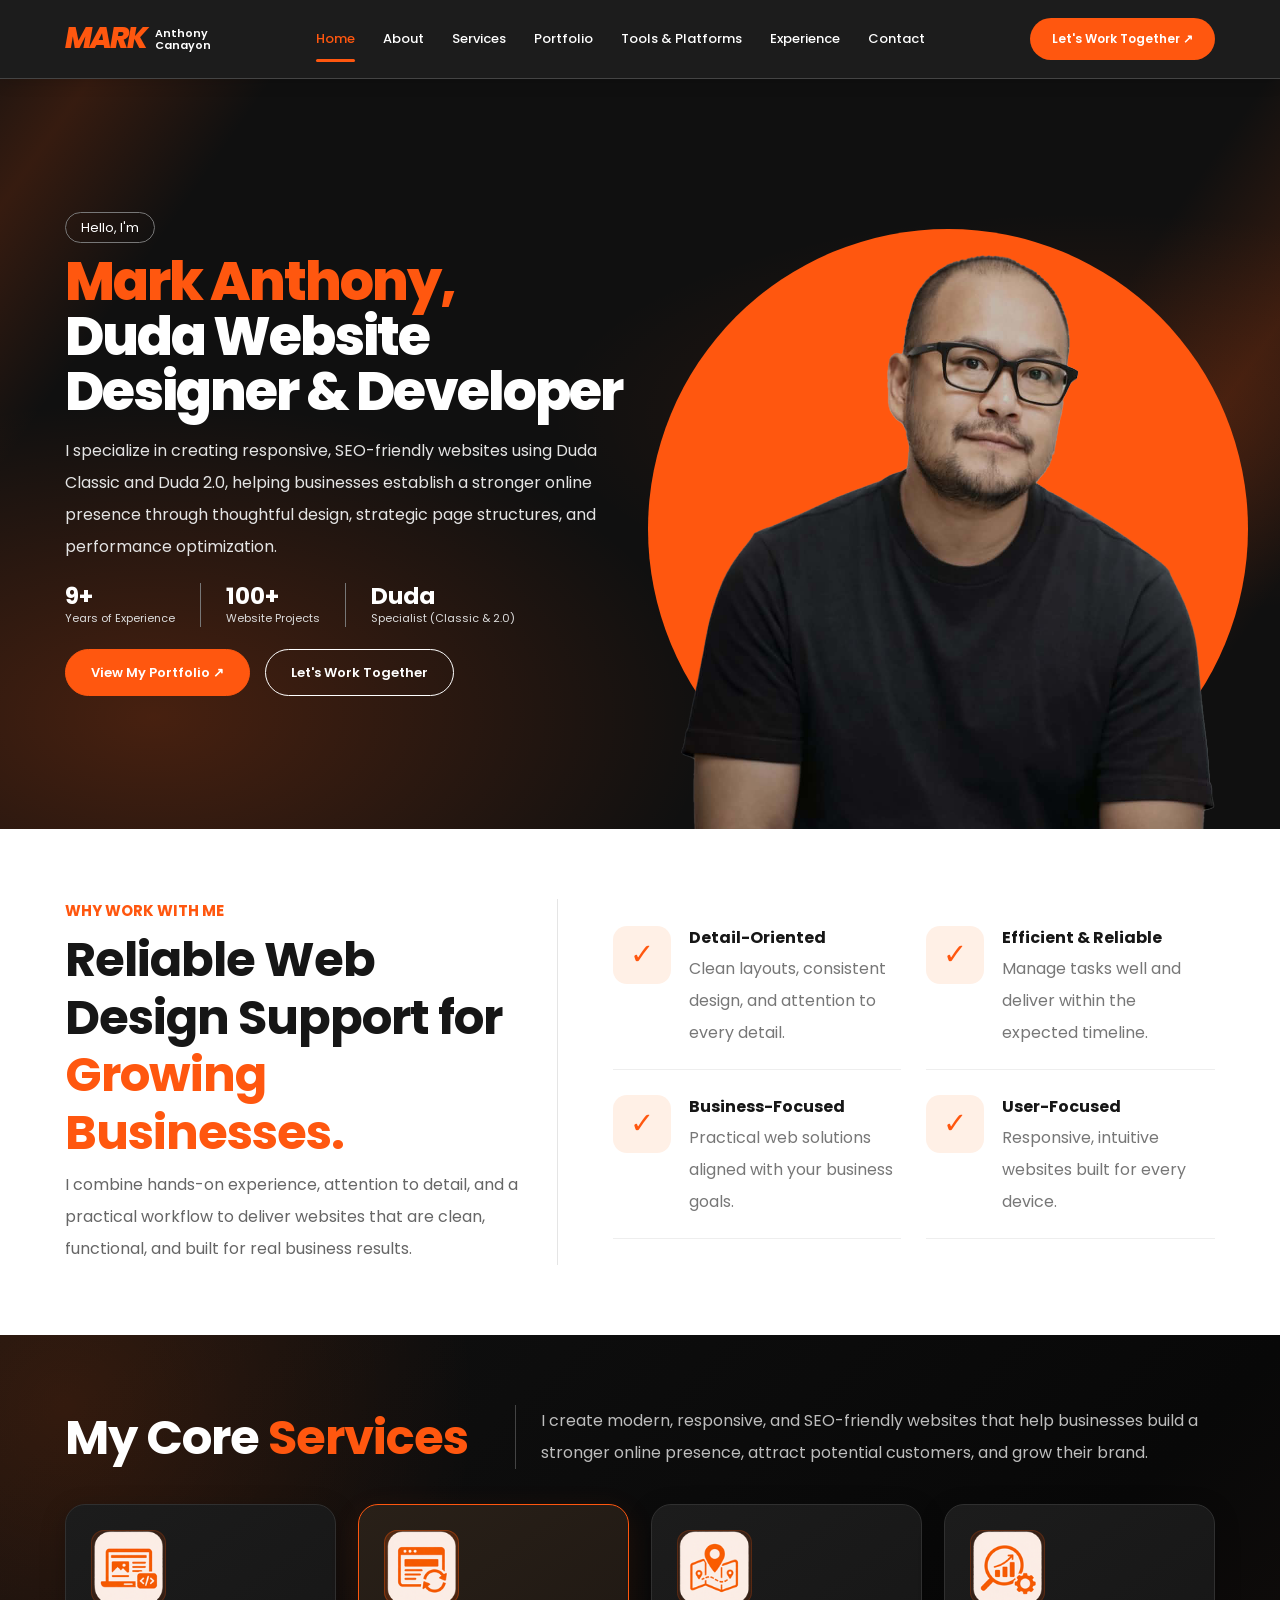
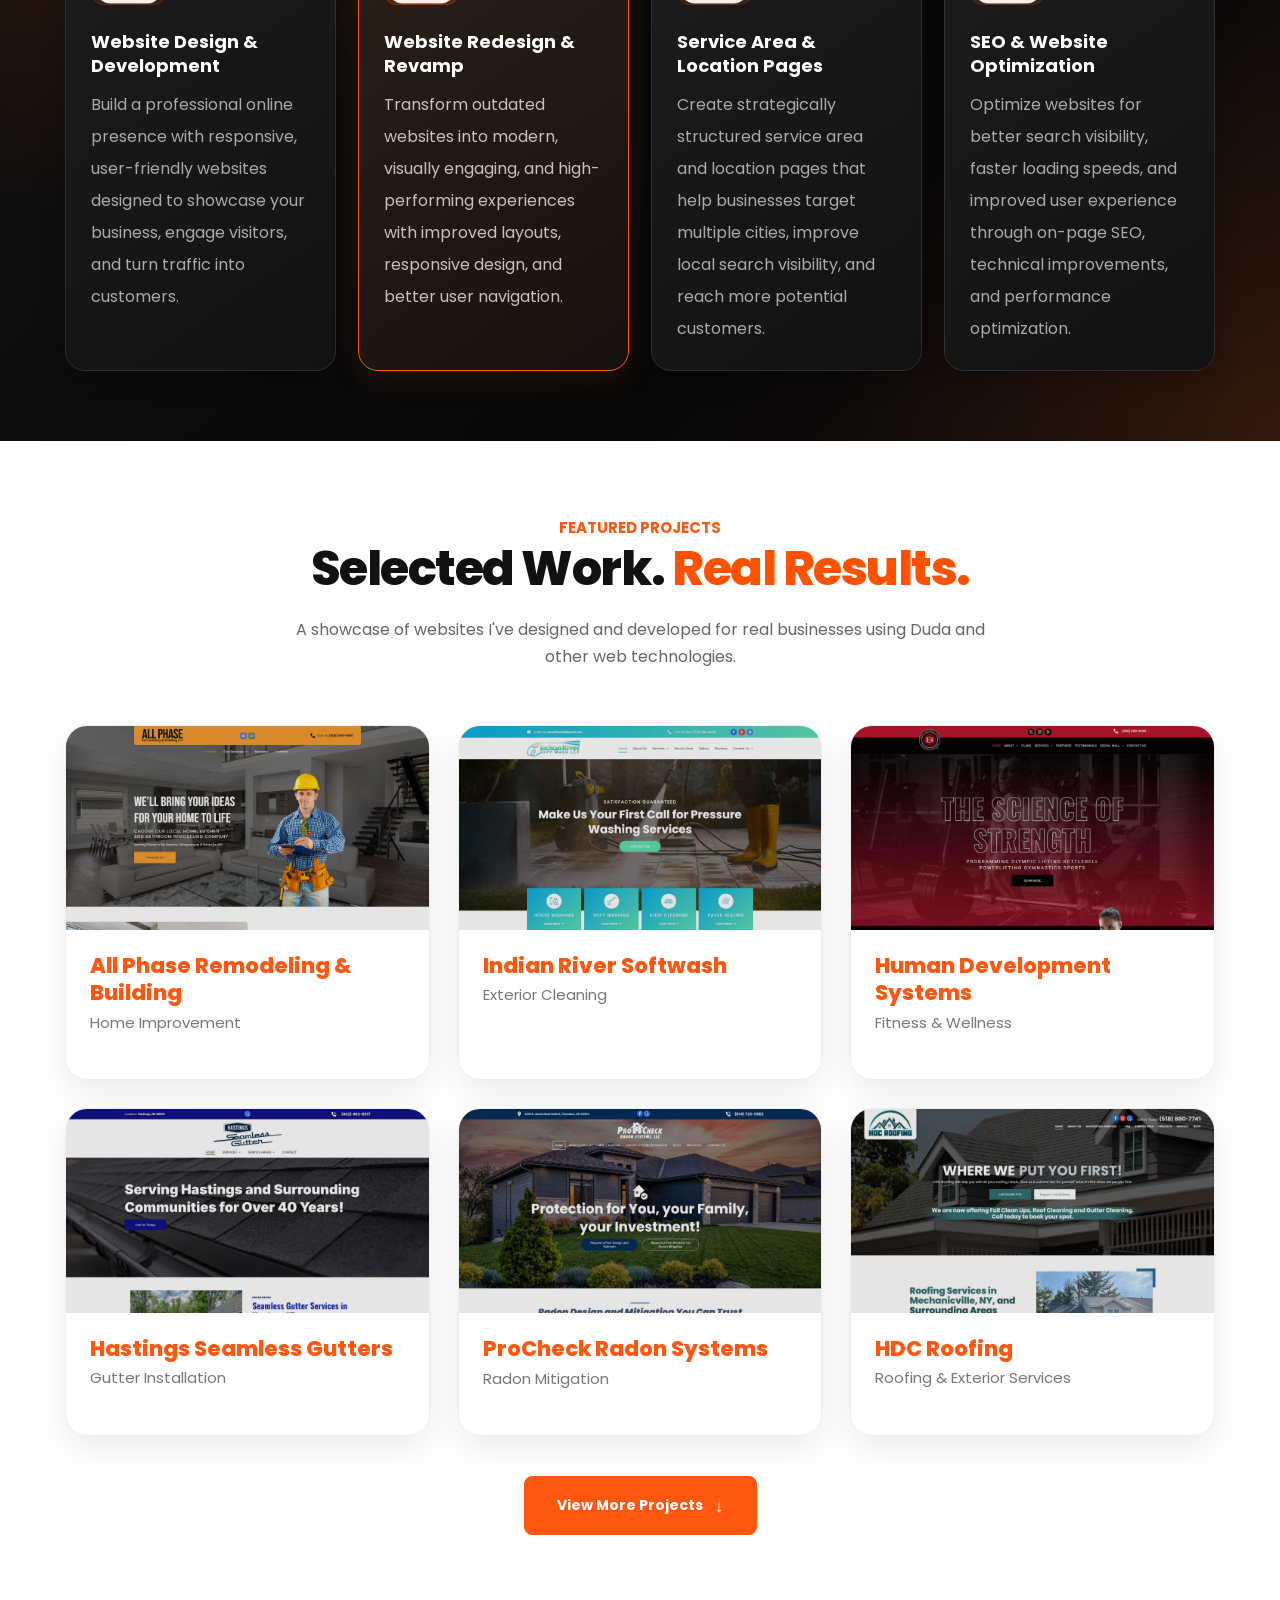
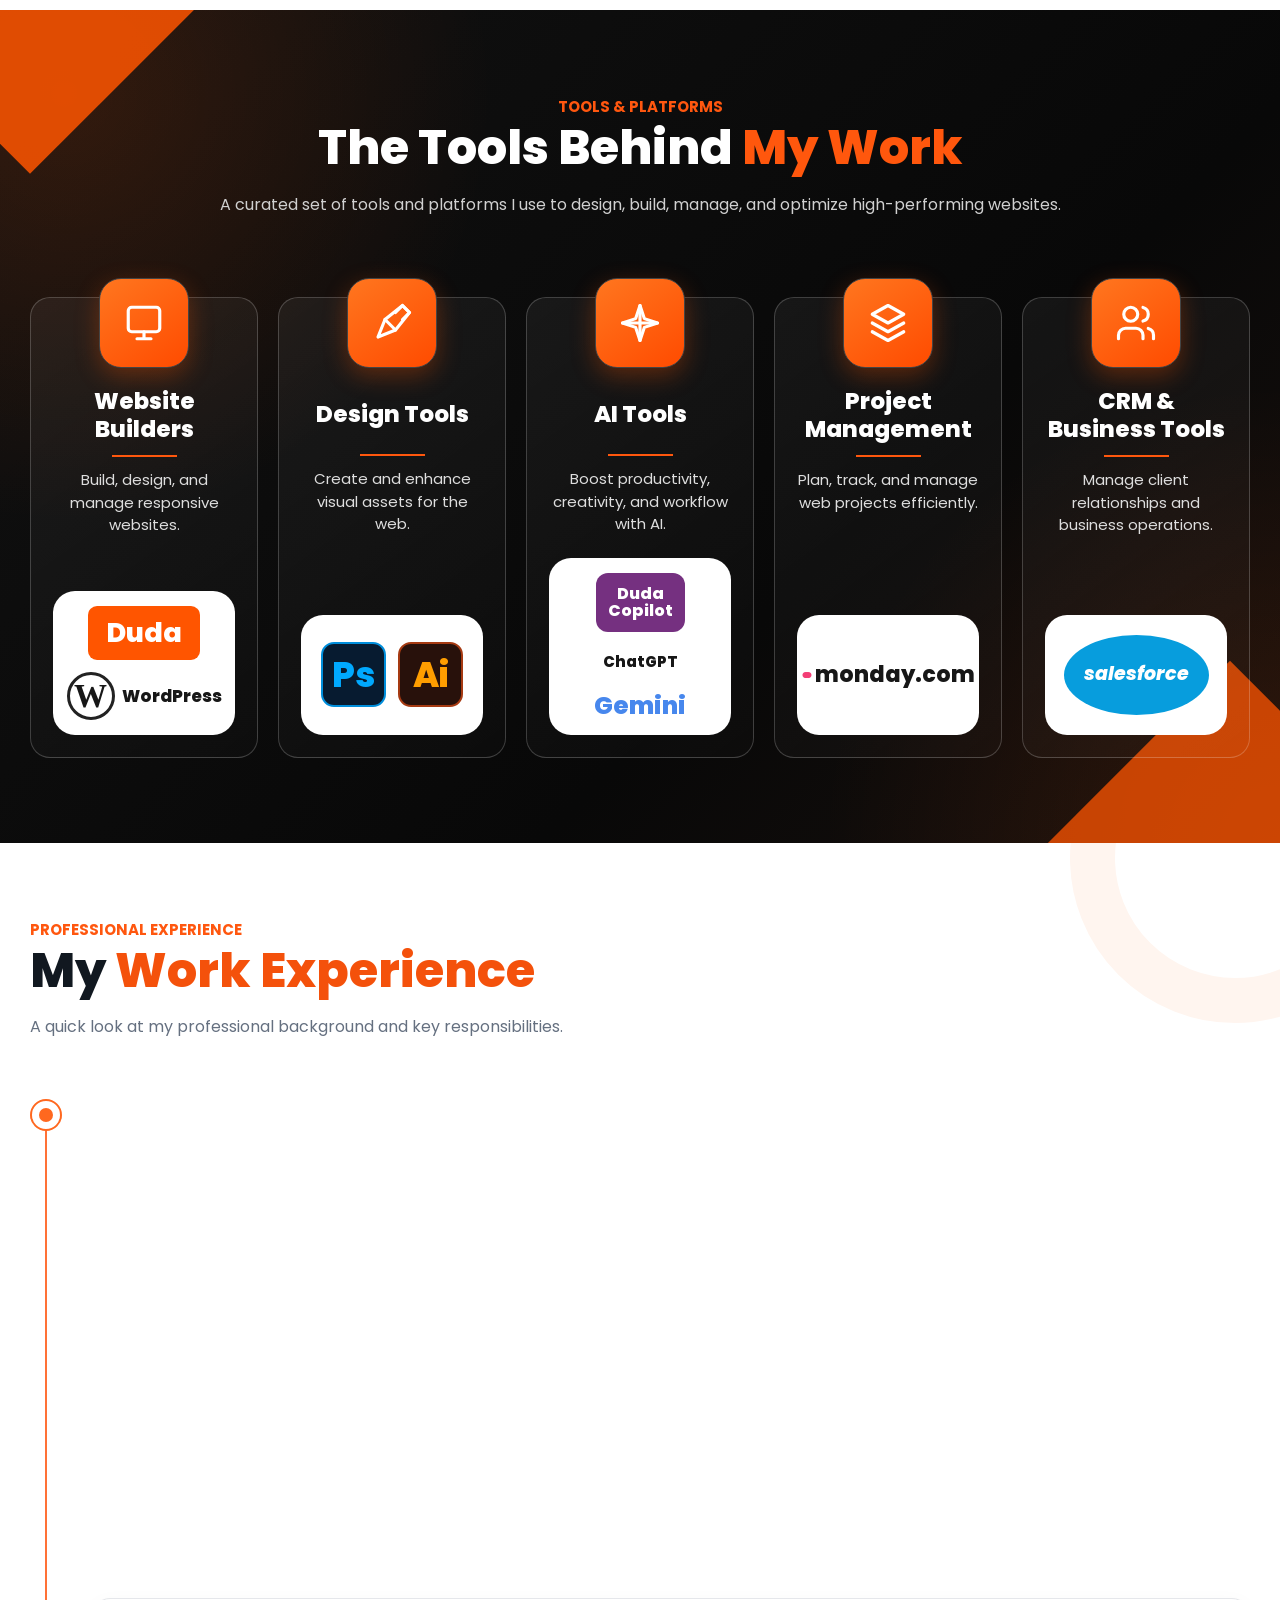
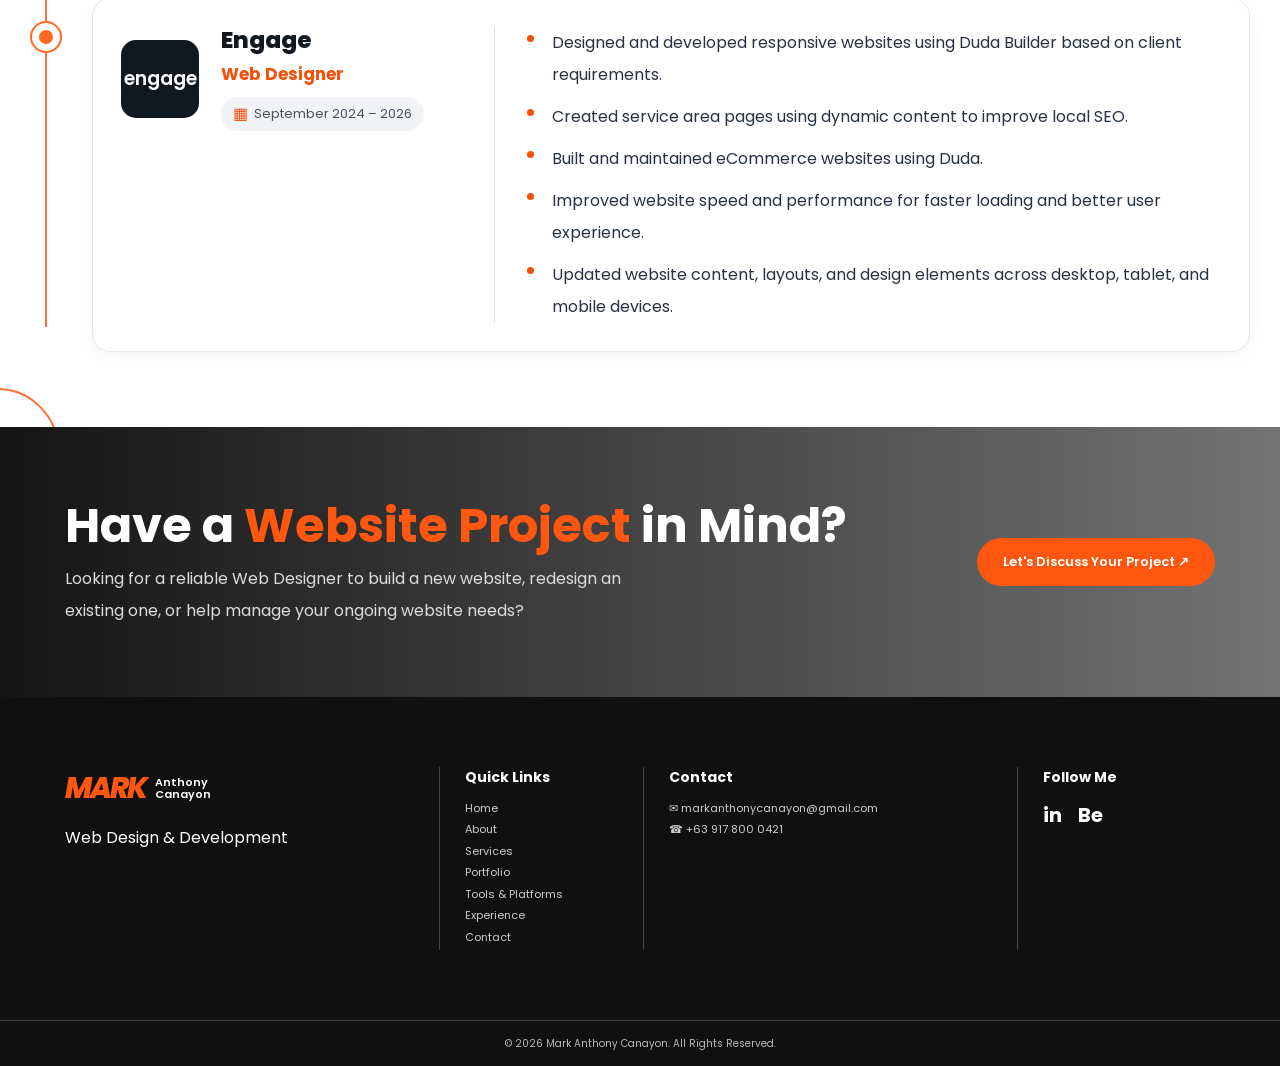
==== commit 2651908b: "Update index.html" ====
--- a/index.html
+++ b/index.html
@@ -1125,9 +1125,6 @@
 
 
 
-/* =========================================
-   PROJECTS - VIEW MORE FUNCTION
-========================================= */
 <script>
 document.addEventListener("DOMContentLoaded", function () {
 
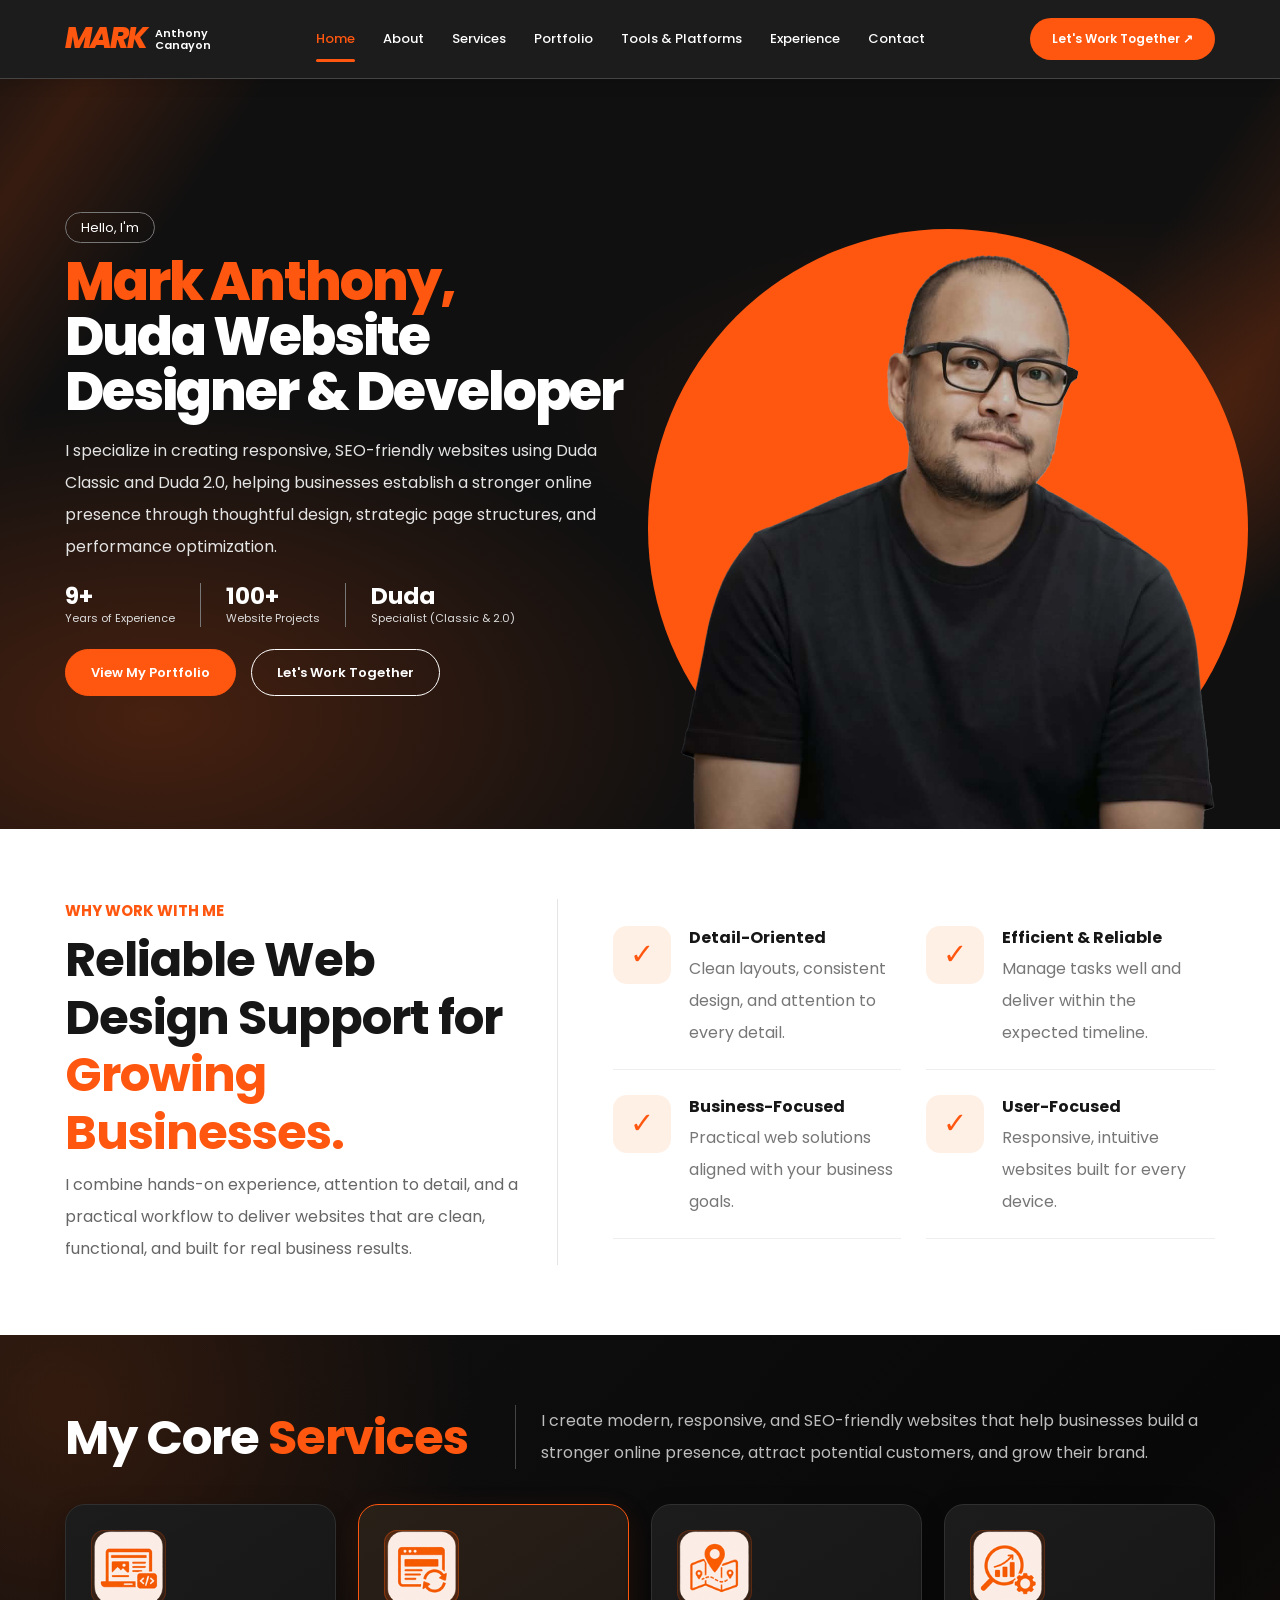
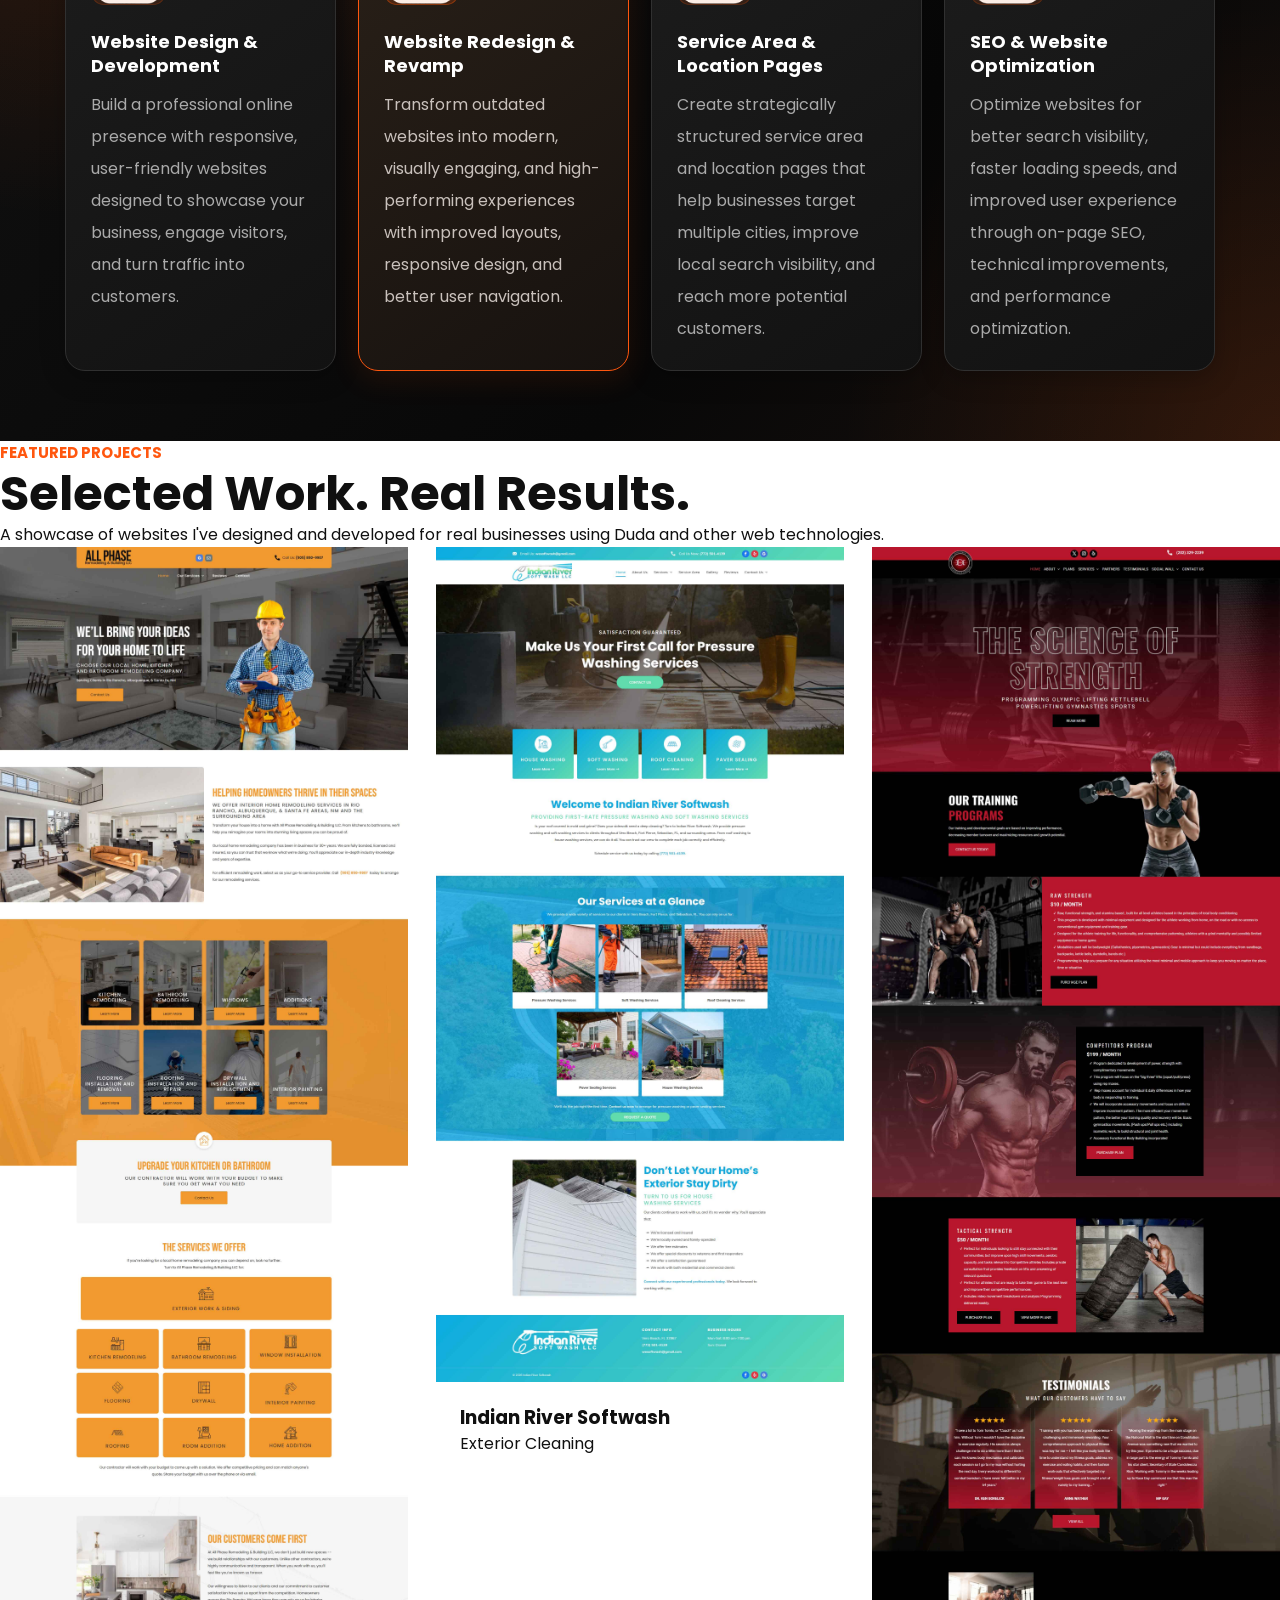
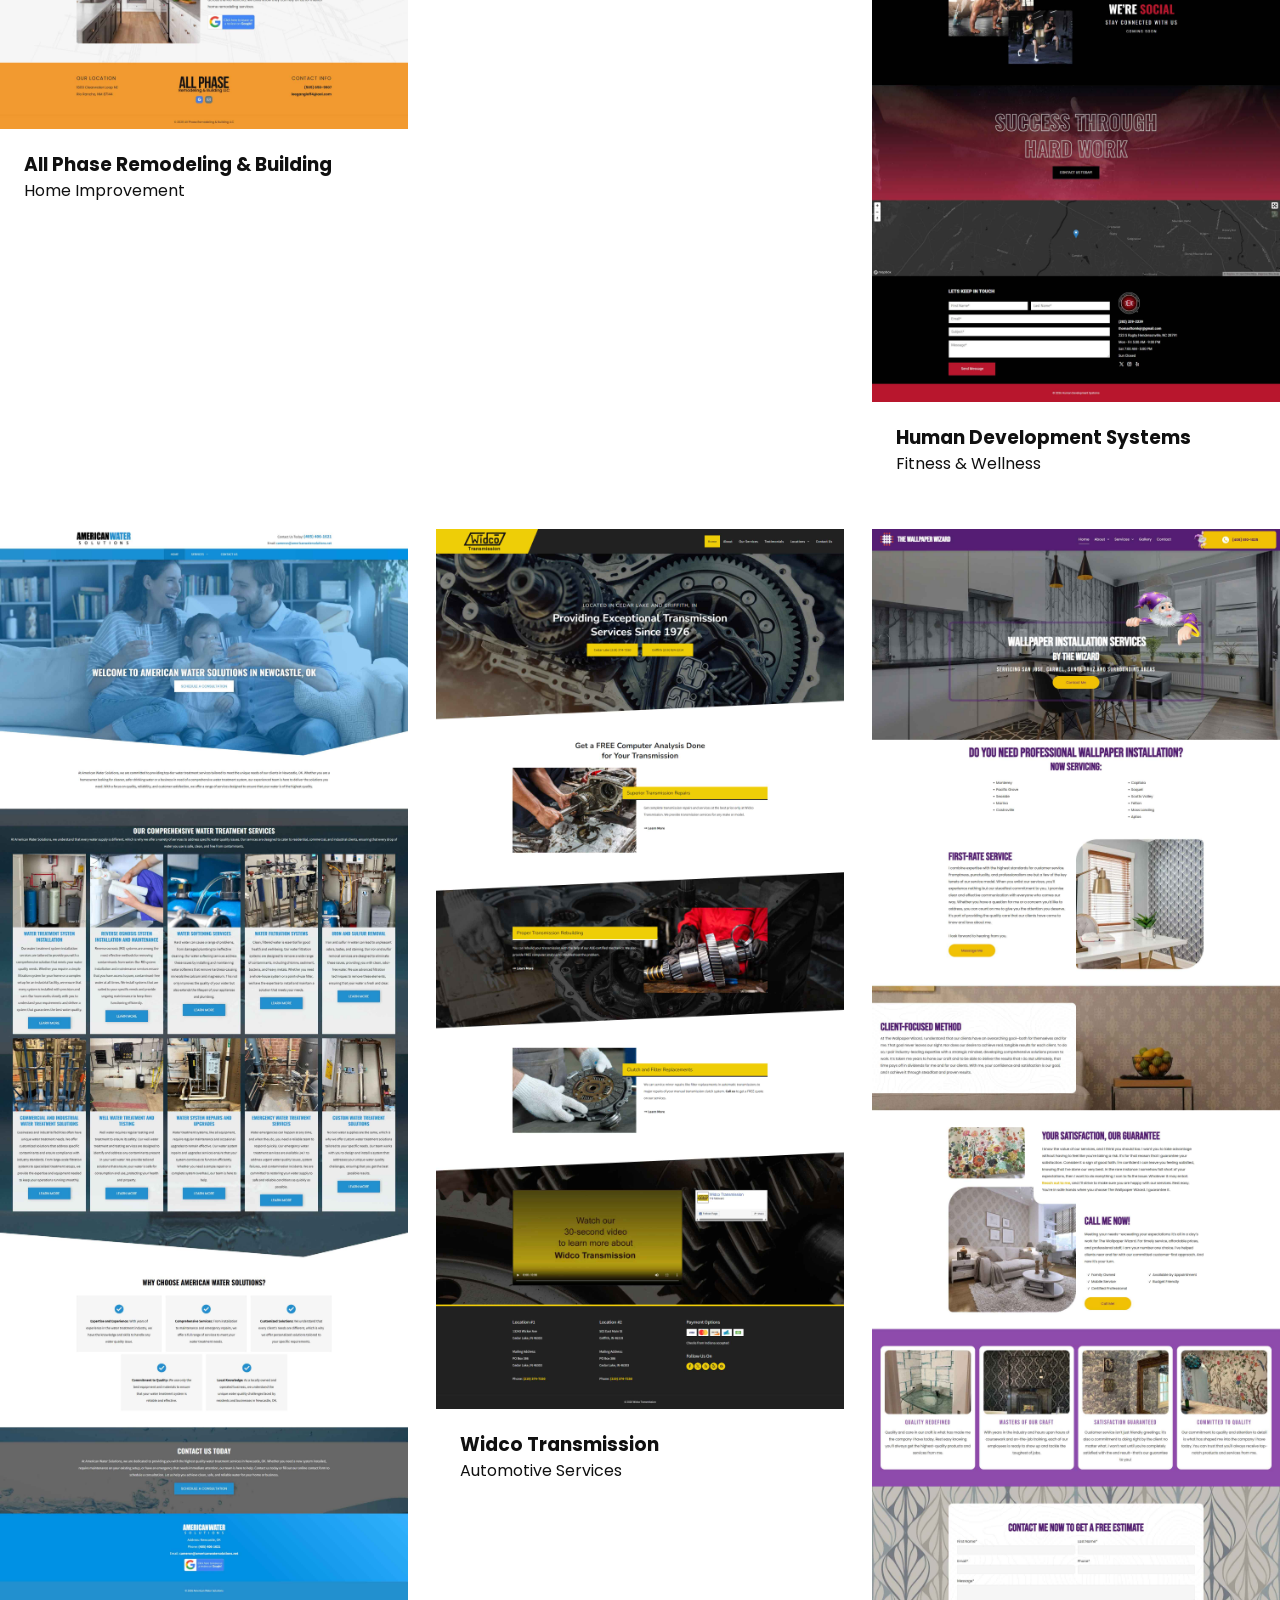
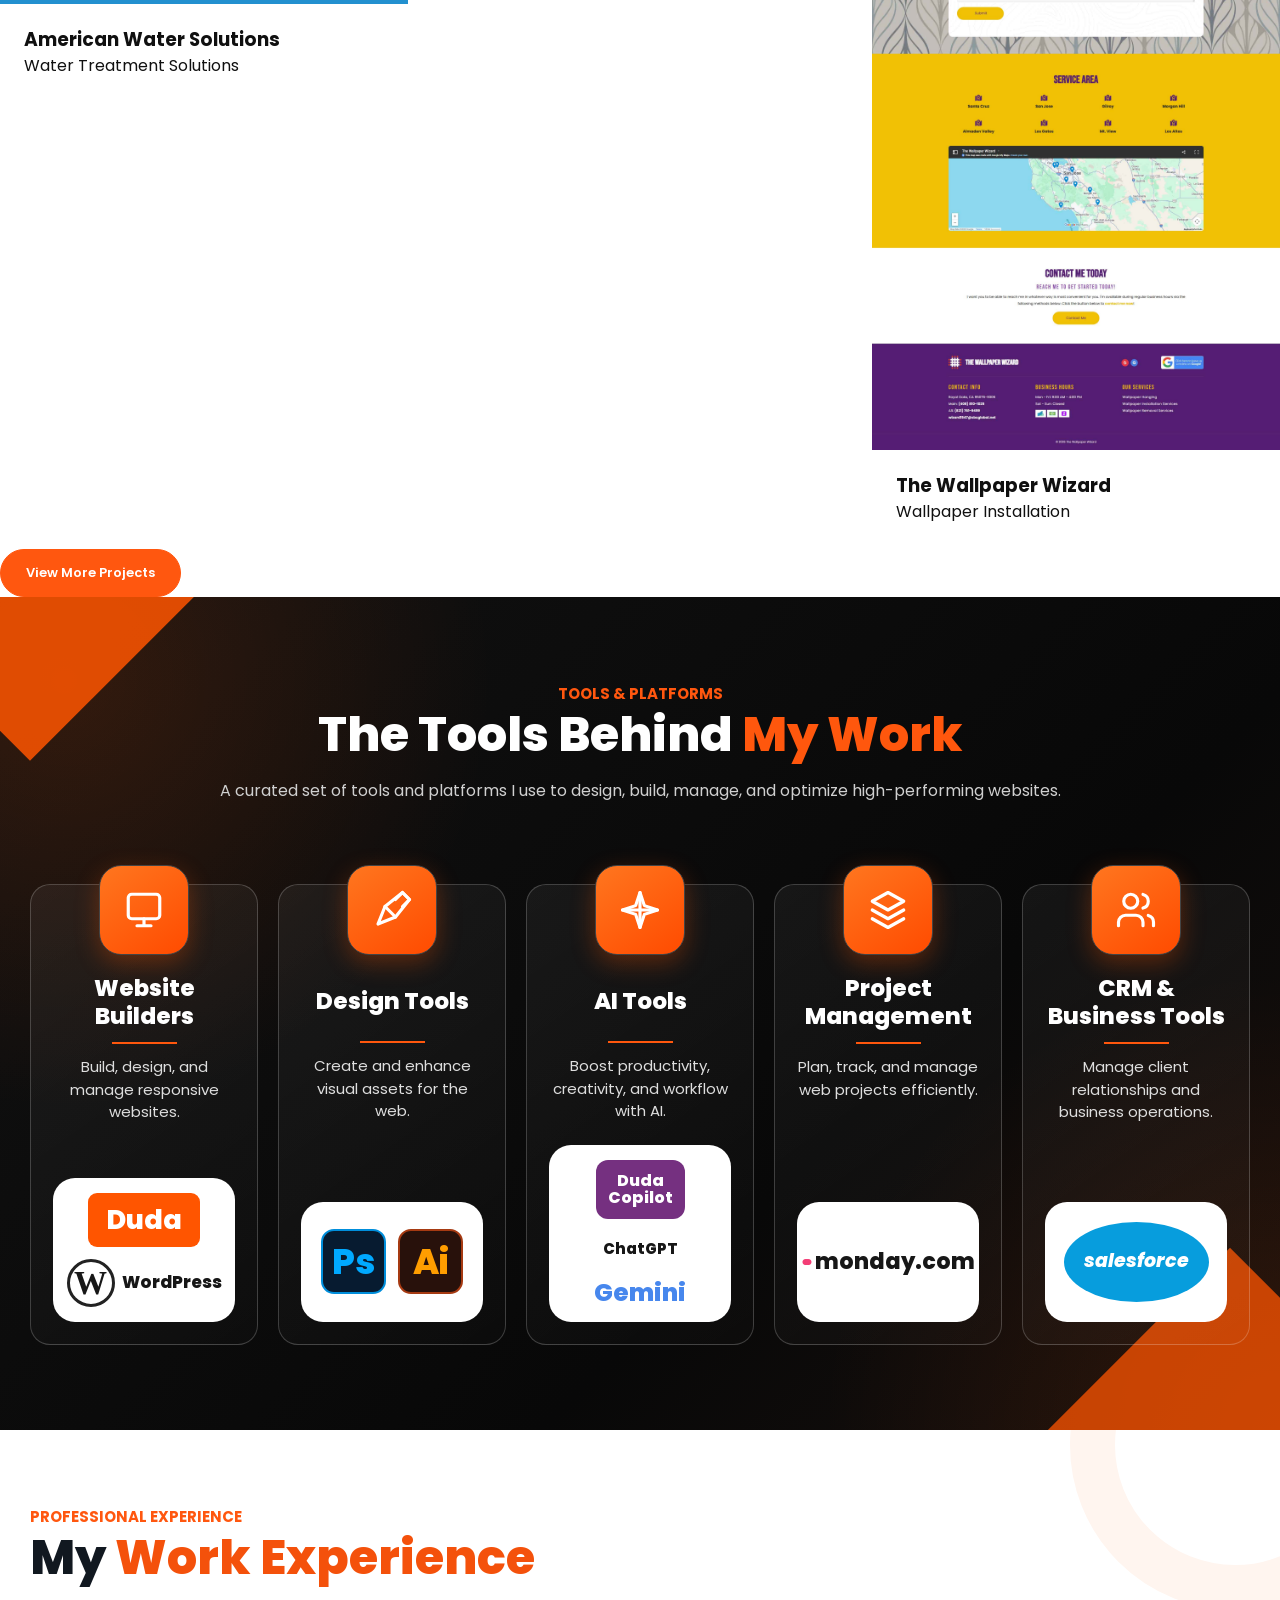
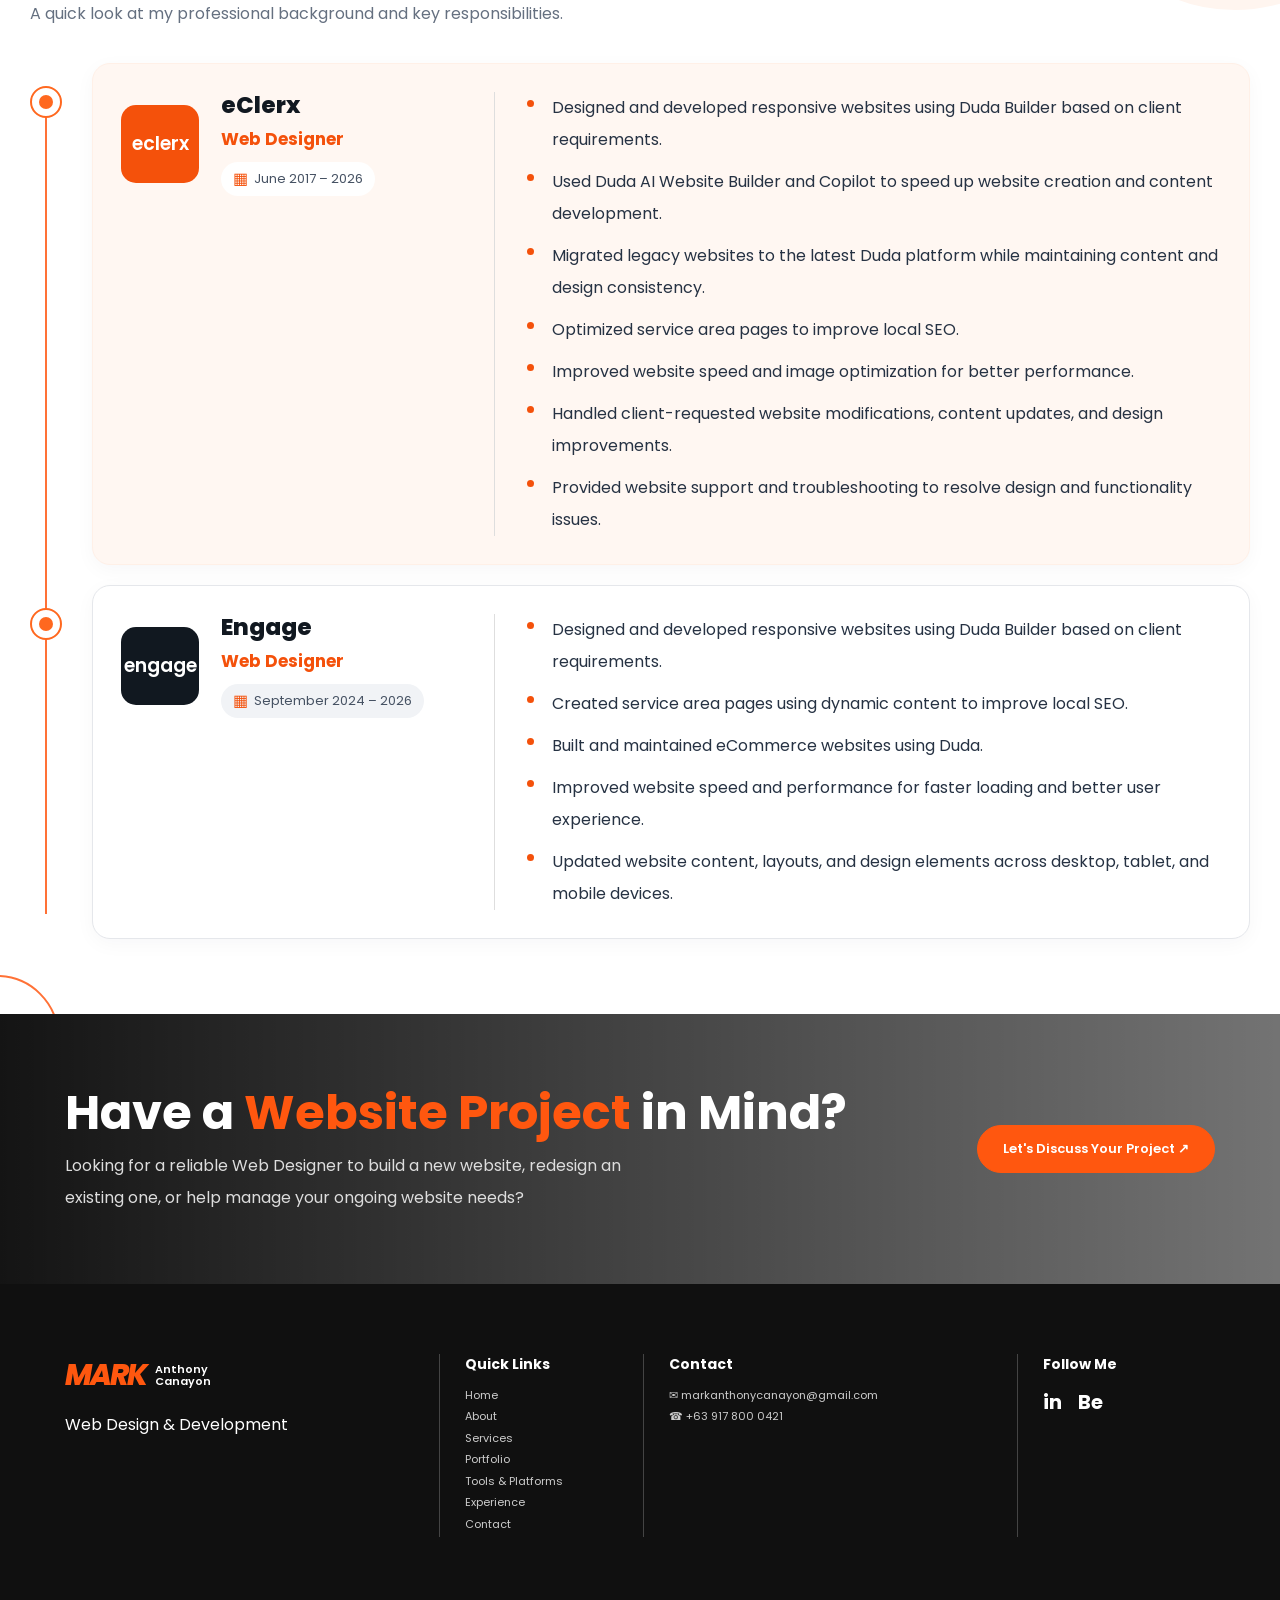
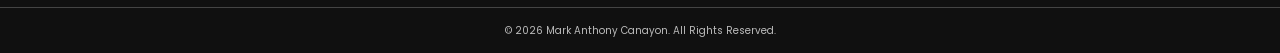
==== commit 0212fb91: "Update fmt.Println message from 'Hello' to 'Goodbye'" ====
--- a/index.html
+++ b/index.html
@@ -42,7 +42,7 @@
       <a href="#about">About</a>
       <a href="#services">Services</a>
       <a href="#projects">Portfolio</a>
- <a href="#tools">Tools & Platforms</a>
+ 	<a href="#tools">Tools & Platforms</a>
       <a href="#experience">Experience</a>
       <a href="#contact">Contact</a>
     </nav>
@@ -99,7 +99,7 @@
 
       <div class="hero-buttons">
         <a href="#projects" class="btn-primary">
-          View My Portfolio ↗
+          View My Portfolio
         </a>
 
         <a href="#contact" class="btn-outline">
@@ -320,12 +320,11 @@
 <!-- ================= PORTFOLIO ================= -->
 
 
-<section class="projects-section" id="projects">
-
+<section class="featured-projects" id="projects">
   <div class="projects-container">
 
-    <!-- SECTION HEADER -->
-    <div class="projects-header">
+    <div class="projects-heading">
+
 
       <span class="eyebrow">FEATURED PROJECTS</span>
 
@@ -343,363 +342,124 @@
     <!-- PROJECT GRID -->
 
 
-<div class="projects-grid">
-
-  <!-- 01. HASTINGS SEAMLESS GUTTERS -->
-
-
-
-  <!-- 28. ALL PHASE REMODELING -->
-  <article class="project-card">
-    <a href="https://www.allphaseremodelingandbuilding.com/" target="_blank" rel="noopener noreferrer" class="project-image">
-      <img src="assets/All Phase Remodeling & Building LLC.jpg" alt="All Phase Remodeling and Building">
-      <span class="project-view">View Project ↗</span>
+
+
+
+    <div class="projects-grid" id="projectsGrid"></div>
+
+
+
+<script>
+const projects = [
+  {
+    name: "All Phase Remodeling & Building",
+    category: "Home Improvement",
+    url: "https://www.allphaseremodelingandbuilding.com/",
+    image: "assets/All Phase Remodeling & Building LLC.jpg",
+    alt: "All Phase Remodeling and Building"
+  },
+  {
+    name: "Indian River Softwash",
+    category: "Exterior Cleaning",
+    url: "https://www.indianriversoftwash.com/",
+    image: "assets/Indian River Softwash.jpg",
+    alt: "Indian River Softwash"
+  },
+  {
+    name: "Human Development Systems",
+    category: "Fitness & Wellness",
+    url: "https://www.humandevelopmentsystems.com/",
+    image: "assets/Human Development Systems.jpg",
+    alt: "Human Development Systems"
+  },
+    {
+    name: "American Water Solutions",
+    category: "Water Treatment Solutions",
+    url: "https://www.americanwatersolutions.net/",
+    image: "assets/ADD-American-Water-Solutions.jpg",
+    alt: "American Water Solutions"
+  },
+     {
+    name: "Widco Transmission",
+    category: "Automotive Services",
+    url: "https://www.widcotransmission.com/",
+    image: "assets/ADD-Widco-Transmission.jpg",
+    alt: "Widco Transmission"
+  },
+    {
+    name: "The Wallpaper Wizard",
+    category: "Wallpaper Installation",
+    url: "https://www.thewallpaperwizard.com/",
+    image: "assets/The Wallpaper Wizard.jpg",
+    alt: "The Wallpaper Wizard"
+  },
+
+];
+
+const projectsGrid = document.getElementById("projectsGrid");
+
+projectsGrid.innerHTML = projects.map((project, index) => `
+  <article class="project-item">
+
+    <a
+      href="${project.url}"
+      class="laptop-link"
+      target="_blank"
+      rel="noopener noreferrer"
+      aria-label="View ${project.name} website"
+    >
+
+      <div class="laptop">
+
+        <div class="laptop-screen">
+          <div class="screen-content">
+            <img
+              src="${project.image}"
+              alt="${project.alt}"
+              loading="${index < 3 ? 'eager' : 'lazy'}"
+            >
+          </div>
+        </div>
+
+        <div class="laptop-base">
+          <span></span>
+        </div>
+
+      </div>
+
     </a>
-    <div class="project-info"><div class="project-heading">
-      <div><h3>All Phase Remodeling &amp; Building</h3><p>Home Improvement</p></div>
-    </div></div>
+
+    <div class="project-info">
+      <h3>${project.name}</h3>
+      <p>${project.category}</p>
+     
+    </div>
+
   </article>
-
-  <!-- 29. INDIAN RIVER SOFTWASH -->
-  <article class="project-card">
-    <a href="https://www.indianriversoftwash.com/" target="_blank" rel="noopener noreferrer" class="project-image">
-      <img src="assets/Indian River Softwash.jpg" alt="Indian River Softwash">
-      <span class="project-view">View Project ↗</span>
-    </a>
-    <div class="project-info"><div class="project-heading">
-      <div><h3>Indian River Softwash</h3><p>Exterior Cleaning</p></div>
-    </div></div>
-  </article>
-
-  <!-- 30. HUMAN DEVELOPMENT SYSTEMS -->
-  <article class="project-card">
-    <a href="https://www.humandevelopmentsystems.com/" target="_blank" rel="noopener noreferrer" class="project-image">
-      <img src="assets/Human Development Systems.jpg" alt="Human Development Systems">
-      <span class="project-view">View Project ↗</span>
-    </a>
-    <div class="project-info"><div class="project-heading">
-      <div><h3>Human Development Systems</h3><p>Fitness &amp; Wellness</p></div>
-    </div></div>
-  </article>
-
-
-
-  <article class="project-card">
-    <a href="https://www.hastingsseamlessguttersne.com/" target="_blank" rel="noopener noreferrer" class="project-image">
-      <img src="assets/ADD-Hastings-Seamless-Gutters.jpg" alt="Hastings Seamless Gutters">
-      <span class="project-view">View Project ↗</span>
-    </a>
-    <div class="project-info"><div class="project-heading">
-      <div><h3>Hastings Seamless Gutters</h3><p>Gutter Installation</p></div>
-    </div></div>
-  </article>
-
-  <!-- 02. PROCHECK RADON -->
-  <article class="project-card">
-    <a href="https://www.procheckradon.com/" target="_blank" rel="noopener noreferrer" class="project-image">
-      <img src="assets/project-procheck-radon(1).jpg" alt="ProCheck Radon Systems">
-      <span class="project-view">View Project ↗</span>
-    </a>
-    <div class="project-info"><div class="project-heading">
-      <div><h3>ProCheck Radon Systems</h3><p>Radon Mitigation</p></div>
-    </div></div>
-  </article>
-
-  <!-- 03. HDC ROOFING -->
-  <article class="project-card">
-    <a href="https://www.hdcroofingcorporation.com/" target="_blank" rel="noopener noreferrer" class="project-image">
-      <img src="assets/project-hdc-roofing.jpg" alt="HDC Roofing">
-      <span class="project-view">View Project ↗</span>
-    </a>
-    <div class="project-info"><div class="project-heading">
-      <div><h3>HDC Roofing</h3><p>Roofing &amp; Exterior Services</p></div>
-    </div></div>
-  </article>
-
-  <!-- 04. CREATIVE HARDSCAPES -->
-  <article class="project-card">
-    <a href="https://www.creativehardscapesca.com/" target="_blank" rel="noopener noreferrer" class="project-image">
-      <img src="assets/project-creative-hardscapes.jpg" alt="Creative Hardscapes">
-      <span class="project-view">View Project ↗</span>
-    </a>
-    <div class="project-info"><div class="project-heading">
-      <div><h3>Creative Hardscapes</h3><p>Landscape &amp; Outdoor Design</p></div>
-    </div></div>
-  </article>
-
-  <!-- 05. RICE CUSTOM CABINETRY -->
-  <article class="project-card">
-    <a href="https://www.ricecustomcabinetry.com/" target="_blank" rel="noopener noreferrer" class="project-image">
-      <img src="assets/project-rice-cabinetry.jpg" alt="Rice Custom Cabinetry">
-      <span class="project-view">View Project ↗</span>
-    </a>
-    <div class="project-info"><div class="project-heading">
-      <div><h3>Rice Custom Cabinetry</h3><p>Custom Cabinetry &amp; Furniture</p></div>
-    </div></div>
-  </article>
-
-  <!-- 06. GRANDPA'S HOUSE -->
-  <article class="project-card">
-    <a href="https://www.grandpashousellc.com/" target="_blank" rel="noopener noreferrer" class="project-image">
-      <img src="assets/project-grandpas-house.jpg" alt="Grandpa's House LLC">
-      <span class="project-view">View Project ↗</span>
-    </a>
-    <div class="project-info"><div class="project-heading">
-      <div><h3>Grandpa's House LLC</h3><p>Senior Relocation Services</p></div>
-    </div></div>
-  </article>
-
-  <!-- 07. AMERICAN WATER SOLUTIONS -->
-  <article class="project-card">
-    <a href="https://www.americanwatersolutions.net/" target="_blank" rel="noopener noreferrer" class="project-image">
-      <img src="assets/ADD-American-Water-Solutions.jpg" alt="American Water Solutions">
-      <span class="project-view">View Project ↗</span>
-    </a>
-    <div class="project-info"><div class="project-heading">
-      <div><h3>American Water Solutions</h3><p>Water Treatment Solutions</p></div>
-    </div></div>
-  </article>
-
-  <!-- 08. XTREME CRS -->
-  <article class="project-card">
-    <a href="https://www.xtremecrs.com/" target="_blank" rel="noopener noreferrer" class="project-image">
-      <img src="assets/ADD-Xtreme-CRS.jpg" alt="Xtreme CRS">
-      <span class="project-view">View Project ↗</span>
-    </a>
-    <div class="project-info"><div class="project-heading">
-      <div><h3>Xtreme CRS</h3><p>Business Services</p></div>
-    </div></div>
-  </article>
-
-  <!-- 09. GREENVILLE ELECTRICIAN -->
-  <article class="project-card">
-    <a href="https://www.greenville-electrician.com/" target="_blank" rel="noopener noreferrer" class="project-image">
-      <img src="assets/ADD-Greenville-Electrician.jpg" alt="Greenville Electrician">
-      <span class="project-view">View Project ↗</span>
-    </a>
-    <div class="project-info"><div class="project-heading">
-      <div><h3>Greenville Electrician</h3><p>Electrical Services</p></div>
-    </div></div>
-  </article>
-
-  <!-- 10. SALT LAKE DECK BUILDERS -->
-  <article class="project-card">
-    <a href="https://www.saltlakedeckbuilders.com/" target="_blank" rel="noopener noreferrer" class="project-image">
-      <img src="assets/ADD-Salt-Lake-Deck-Builders.jpg" alt="Salt Lake Deck Builders">
-      <span class="project-view">View Project ↗</span>
-    </a>
-    <div class="project-info"><div class="project-heading">
-      <div><h3>Salt Lake Deck Builders</h3><p>Deck Construction</p></div>
-    </div></div>
-  </article>
-
-  <!-- 11. PREMIER ROOFING -->
-  <article class="project-card">
-    <a href="https://www.premierroofingofmidmich.com/" target="_blank" rel="noopener noreferrer" class="project-image">
-      <img src="assets/ADD-Premier-Roofing-Mid-Mich.jpg" alt="Premier Roofing of Mid Michigan">
-      <span class="project-view">View Project ↗</span>
-    </a>
-    <div class="project-info"><div class="project-heading">
-      <div><h3>Premier Roofing of Mid Michigan</h3><p>Roofing Services</p></div>
-    </div></div>
-  </article>
-
-  <!-- 12. MAVERICKS HI -->
-  <article class="project-card">
-    <a href="https://www.maverickshi.com/" target="_blank" rel="noopener noreferrer" class="project-image">
-      <img src="assets/ADD-Mavericks-HI.jpg" alt="Mavericks Home Improvement">
-      <span class="project-view">View Project ↗</span>
-    </a>
-    <div class="project-info"><div class="project-heading">
-      <div><h3>Mavericks HI</h3><p>Home Improvement</p></div>
-    </div></div>
-  </article>
-
-  <!-- 13. WIDCO TRANSMISSION -->
-  <article class="project-card">
-    <a href="https://www.widcotransmission.com/" target="_blank" rel="noopener noreferrer" class="project-image">
-      <img src="assets/ADD-Widco-Transmission.jpg" alt="Widco Transmission">
-      <span class="project-view">View Project ↗</span>
-    </a>
-    <div class="project-info"><div class="project-heading">
-      <div><h3>Widco Transmission</h3><p>Automotive Services</p></div>
-    </div></div>
-  </article>
-
-  <!-- 14. MONTROSE SPORTING GOODS -->
-  <article class="project-card">
-    <a href="https://www.montrosesportinggoods.com/" target="_blank" rel="noopener noreferrer" class="project-image">
-      <img src="assets/project-montrose-sporting-goods.jpg" alt="Montrose Sporting Goods">
-      <span class="project-view">View Project ↗</span>
-    </a>
-    <div class="project-info"><div class="project-heading">
-      <div><h3>Montrose Sporting Goods</h3><p>Retail &amp; Sporting Goods</p></div>
-    </div></div>
-  </article>
-
-  <!-- 15. DANIEL KATZ REAL ESTATE -->
-  <article class="project-card">
-    <a href="https://www.danielkatzrealestate.com/" target="_blank" rel="noopener noreferrer" class="project-image">
-      <img src="assets/ADD-Daniel-Katz-Real-Estate.jpg" alt="Daniel Katz Real Estate">
-      <span class="project-view">View Project ↗</span>
-    </a>
-    <div class="project-info"><div class="project-heading">
-      <div><h3>Daniel Katz Real Estate</h3><p>Real Estate</p></div>
-    </div></div>
-  </article>
-
-  <!-- 16. MODERN BUILD RVA -->
-  <article class="project-card">
-    <a href="https://www.modernbuildrva.com/" target="_blank" rel="noopener noreferrer" class="project-image">
-      <img src="assets/ADD-Modern-Build-RVA.jpg" alt="Modern Build RVA">
-      <span class="project-view">View Project ↗</span>
-    </a>
-    <div class="project-info"><div class="project-heading">
-      <div><h3>Modern Build RVA</h3><p>Construction &amp; Remodeling</p></div>
-    </div></div>
-  </article>
-
-  <!-- 17. SHOE REPAIR EUGENE -->
-  <article class="project-card">
-    <a href="https://www.shoerepaireugene.com/" target="_blank" rel="noopener noreferrer" class="project-image">
-      <img src="assets/ADD-Shoe-Repair-Eugene.jpg" alt="Shoe Repair Eugene">
-      <span class="project-view">View Project ↗</span>
-    </a>
-    <div class="project-info"><div class="project-heading">
-      <div><h3>Shoe Repair Eugene</h3><p>Shoe Repair Services</p></div>
-    </div></div>
-  </article>
-
-  <!-- 18. EXTREME AUDIO TX -->
-  <article class="project-card">
-    <a href="https://www.extremeaudiotx.com/" target="_blank" rel="noopener noreferrer" class="project-image">
-      <img src="assets/ADD-Extreme-Audio-TX.jpg" alt="Extreme Audio TX">
-      <span class="project-view">View Project ↗</span>
-    </a>
-    <div class="project-info"><div class="project-heading">
-      <div><h3>Extreme Audio TX</h3><p>Automotive Audio</p></div>
-    </div></div>
-  </article>
-
-  <!-- 19. CHARLIE'S LAWN & LANDSCAPING -->
-  <article class="project-card">
-    <a href="https://www.charlieslawnandlandscaping.com/" target="_blank" rel="noopener noreferrer" class="project-image">
-      <img src="assets/ADD-Charlies-Lawn-Landscaping.jpg" alt="Charlie's Lawn and Landscaping">
-      <span class="project-view">View Project ↗</span>
-    </a>
-    <div class="project-info"><div class="project-heading">
-      <div><h3>Charlie's Lawn &amp; Landscaping</h3><p>Lawn &amp; Landscaping</p></div>
-    </div></div>
-  </article>
-
-  <!-- 20. PENSACOLA LAWN SPECIALISTS -->
-  <article class="project-card">
-    <a href="https://www.pensacolalawnspecialists.com/" target="_blank" rel="noopener noreferrer" class="project-image">
-      <img src="assets/ADD-Pensacola-Lawn-Specialists.jpg" alt="Pensacola Lawn Specialists">
-      <span class="project-view">View Project ↗</span>
-    </a>
-    <div class="project-info"><div class="project-heading">
-      <div><h3>Pensacola Lawn Specialists</h3><p>Lawn Care Services</p></div>
-    </div></div>
-  </article>
-
-  <!-- 21. THE CTP EXPERIENCE -->
-  <article class="project-card">
-    <a href="https://www.createthatparty.com/" target="_blank" rel="noopener noreferrer" class="project-image">
-      <img src="assets/project-ctp-experience(1).jpg" alt="The CTP Experience">
-      <span class="project-view">View Project ↗</span>
-    </a>
-    <div class="project-info"><div class="project-heading">
-      <div><h3>The CTP Experience</h3><p>Event Planning</p></div>
-    </div></div>
-  </article>
-
-  <!-- 22. TORO HOME REMODELING -->
-  <article class="project-card">
-    <a href="https://www.torohomeremodeling.com/" target="_blank" rel="noopener noreferrer" class="project-image">
-      <img src="assets/ADD-Toro-Home-Remodeling.jpg" alt="Toro Home Remodeling">
-      <span class="project-view">View Project ↗</span>
-    </a>
-    <div class="project-info"><div class="project-heading">
-      <div><h3>Toro Home Remodeling</h3><p>Home Remodeling</p></div>
-    </div></div>
-  </article>
-
-  <!-- 23. MONROE COMMERCIAL CLEANING -->
-  <article class="project-card">
-    <a href="https://www.monroecommercialcleaning.com/" target="_blank" rel="noopener noreferrer" class="project-image">
-      <img src="assets/ADD-Monroe-Commercial-Cleaning.jpg" alt="Monroe Commercial Cleaning">
-      <span class="project-view">View Project ↗</span>
-    </a>
-    <div class="project-info"><div class="project-heading">
-      <div><h3>Monroe Commercial Cleaning</h3><p>Commercial Cleaning</p></div>
-    </div></div>
-  </article>
-
-  <!-- 24. VALKNUT AIRSOFT -->
-  <article class="project-card">
-    <a href="https://www.valknutairsoft.com/" target="_blank" rel="noopener noreferrer" class="project-image">
-      <img src="assets/project-valknut-airsoft.jpg" alt="Valknut Airsoft">
-      <span class="project-view">View Project ↗</span>
-    </a>
-    <div class="project-info"><div class="project-heading">
-      <div><h3>Valknut Airsoft</h3><p>Airsoft &amp; Recreation</p></div>
-    </div></div>
-  </article>
-
-  <!-- 25. ARGYLE & STEPHEN BUILDERS SUPPLY -->
-  <article class="project-card">
-    <a href="https://www.argyleandstephenbuilderssupply.com/" target="_blank" rel="noopener noreferrer" class="project-image">
-      <img src="assets/Argyle Builders Supply Stephen Builders Supply(3).jpg" alt="Argyle and Stephen Builders Supply">
-      <span class="project-view">View Project ↗</span>
-    </a>
-    <div class="project-info"><div class="project-heading">
-      <div><h3>Argyle &amp; Stephen Builders Supply</h3><p>Construction Supply</p></div>
-    </div></div>
-  </article>
-
-  <!-- 26. THE WALLPAPER WIZARD -->
-  <article class="project-card">
-    <a href="https://www.thewallpaperwizard.com/" target="_blank" rel="noopener noreferrer" class="project-image">
-      <img src="assets/The Wallpaper Wizard.jpg" alt="The Wallpaper Wizard">
-      <span class="project-view">View Project ↗</span>
-    </a>
-    <div class="project-info"><div class="project-heading">
-      <div><h3>The Wallpaper Wizard</h3><p>Wallpaper Installation</p></div>
-    </div></div>
-  </article>
-
-  <!-- 27. MSG HOME IMPROVEMENT -->
-  <article class="project-card">
-    <a href="https://www.msghomeimprovement.com/" target="_blank" rel="noopener noreferrer" class="project-image">
-      <img src="assets/MSG Home Improvement LLC.jpg" alt="MSG Home Improvement LLC">
-      <span class="project-view">View Project ↗</span>
-    </a>
-    <div class="project-info"><div class="project-heading">
-      <div><h3>MSG Home Improvement</h3><p>Home Remodeling</p></div>
-    </div></div>
-  </article>
+`).join("");
+</script>
+
+<!-- VIEW MORE PROJECTS -->
+
 
 
 
 </div>
 
-  
-
-   
-
-
-<div class="projects-load-more">
-  <button id="viewMoreProjects" class="view-more-btn" type="button">
-    View More Projects
-    <span>↓</span>
-  </button>
+
+<div class="projects-view-more">
+    <a href="project.html" class="btn-primary">View More Projects</a>
 </div>
 
 
 
 
 </section>
+
+
+
+
+
 
 
 <!-- =================  TOOLS & PLATFORMS ================= -->
@@ -1169,5 +929,81 @@
 
 
 
+
+<script>
+// AUTOMATIC WEBSITE SCREENSHOT SCROLL
+
+function initializeWebsiteScroll() {
+
+  const laptops = document.querySelectorAll(".laptop-link");
+
+  laptops.forEach(laptop => {
+
+    const viewport = laptop.querySelector(".screen-content");
+    const image = viewport.querySelector("img");
+
+    function calculateScroll() {
+
+      if (!image.complete || !image.naturalWidth) return;
+
+      // Calculate the full screenshot height
+      const imageHeight = image.getBoundingClientRect().height;
+
+      // Calculate visible laptop screen height
+      const viewportHeight = viewport.clientHeight;
+
+      // Calculate available scrolling distance
+      const scrollDistance = Math.max(
+        0,
+        imageHeight - viewportHeight
+      );
+
+      // Set scrolling distance
+      image.style.setProperty(
+        "--scroll-distance",
+        `-${scrollDistance}px`
+      );
+
+      // Adjust animation speed based on screenshot length
+      const duration = Math.max(3, scrollDistance / 100);
+
+      image.style.setProperty(
+        "--scroll-duration",
+        `${duration}s`
+      );
+    }
+
+    if (image.complete) {
+      requestAnimationFrame(calculateScroll);
+    } else {
+      image.addEventListener("load", calculateScroll, {
+        once: true
+      });
+    }
+
+    // Recalculate when laptop dimensions change
+    if ("ResizeObserver" in window) {
+      const observer = new ResizeObserver(calculateScroll);
+      observer.observe(viewport);
+      observer.observe(image);
+    }
+
+  });
+
+}
+
+// Initialize after project cards are generated
+initializeWebsiteScroll();
+
+
+</script>
+
+
+
+
+
+
+
+
 </body>
 </html>
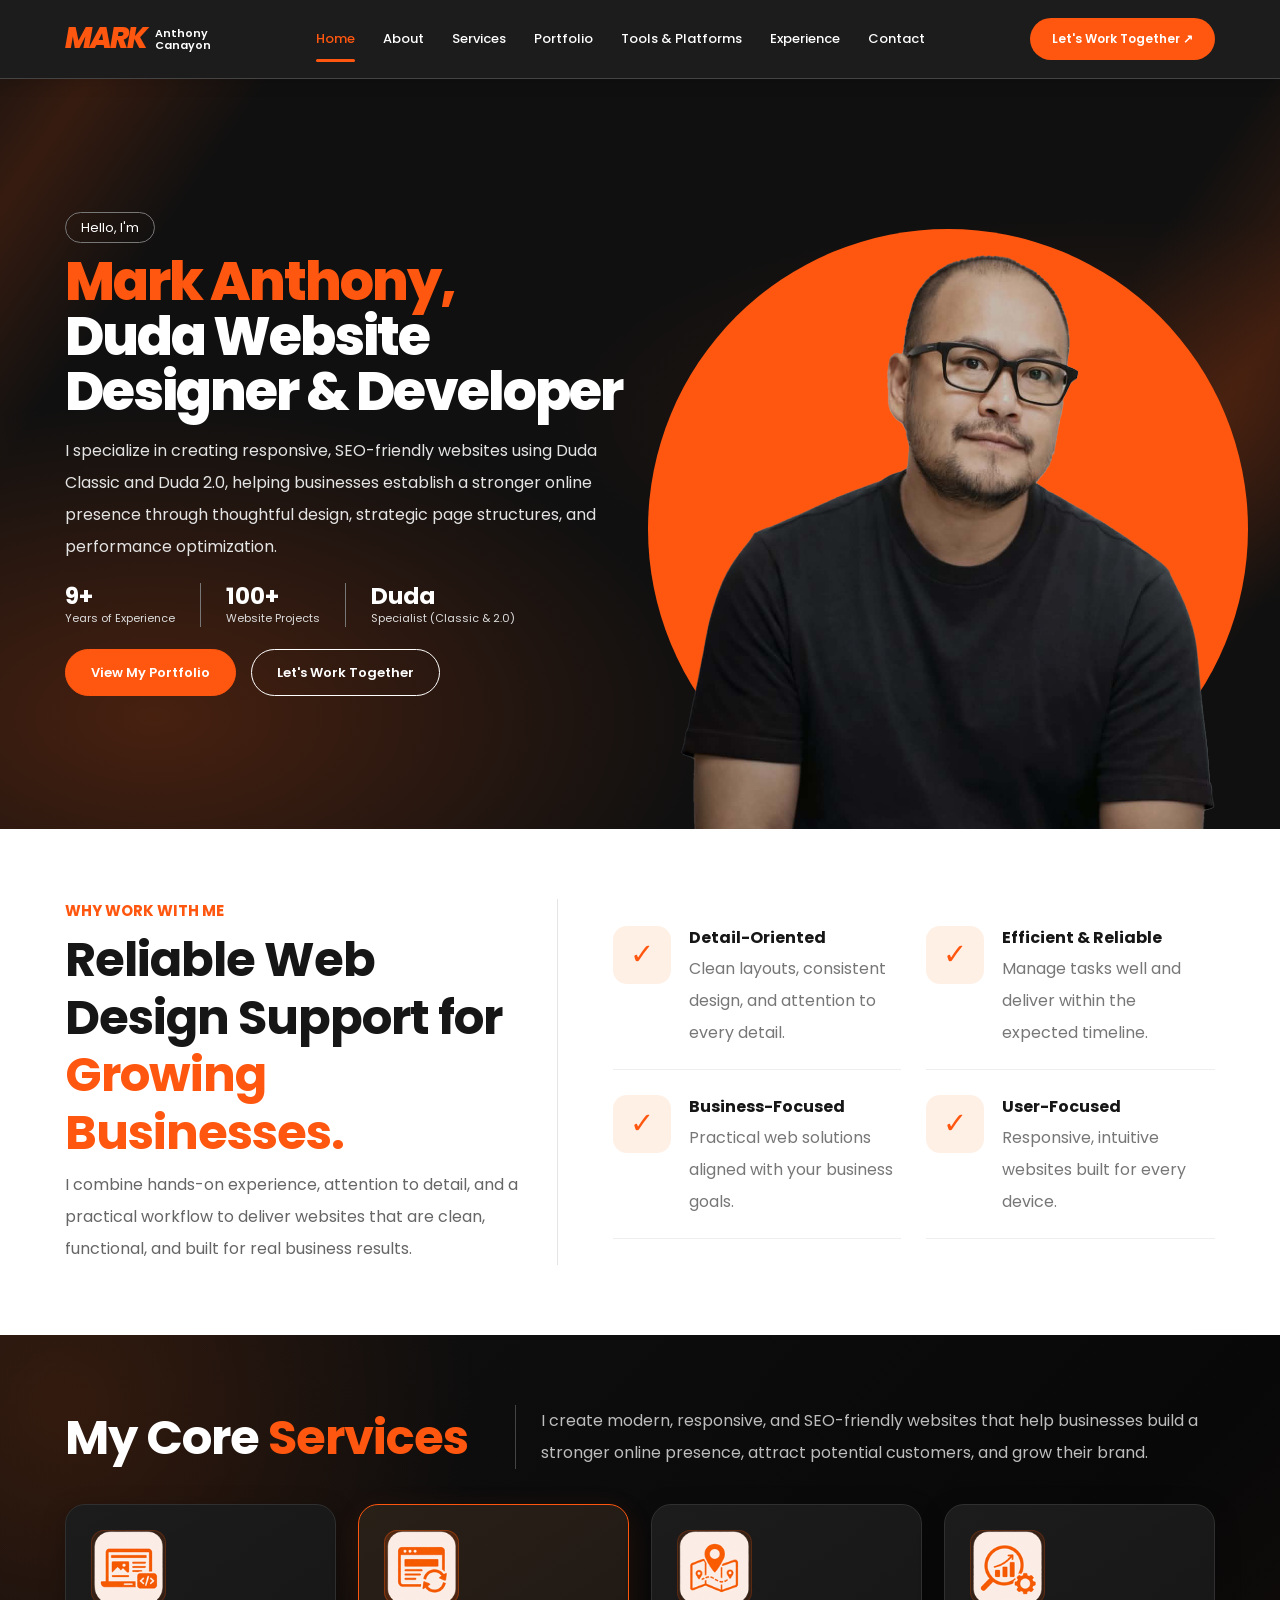
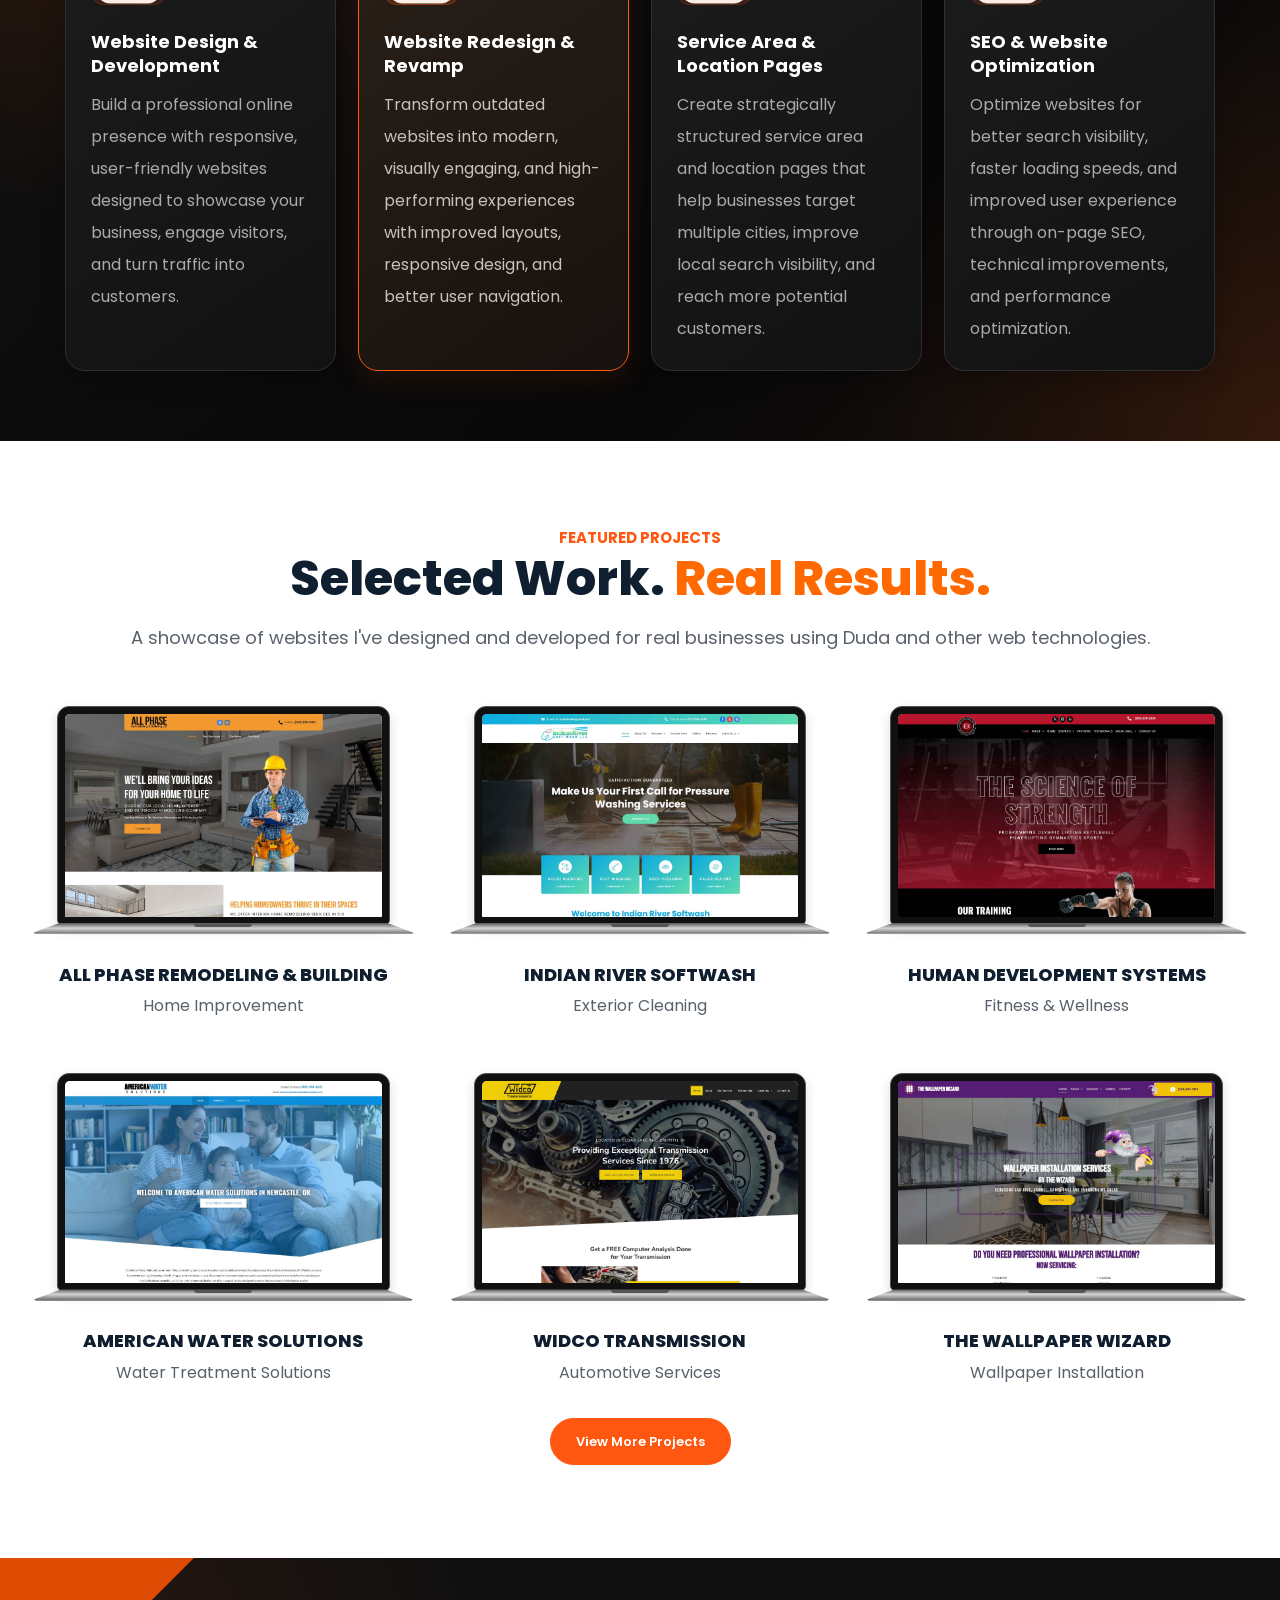
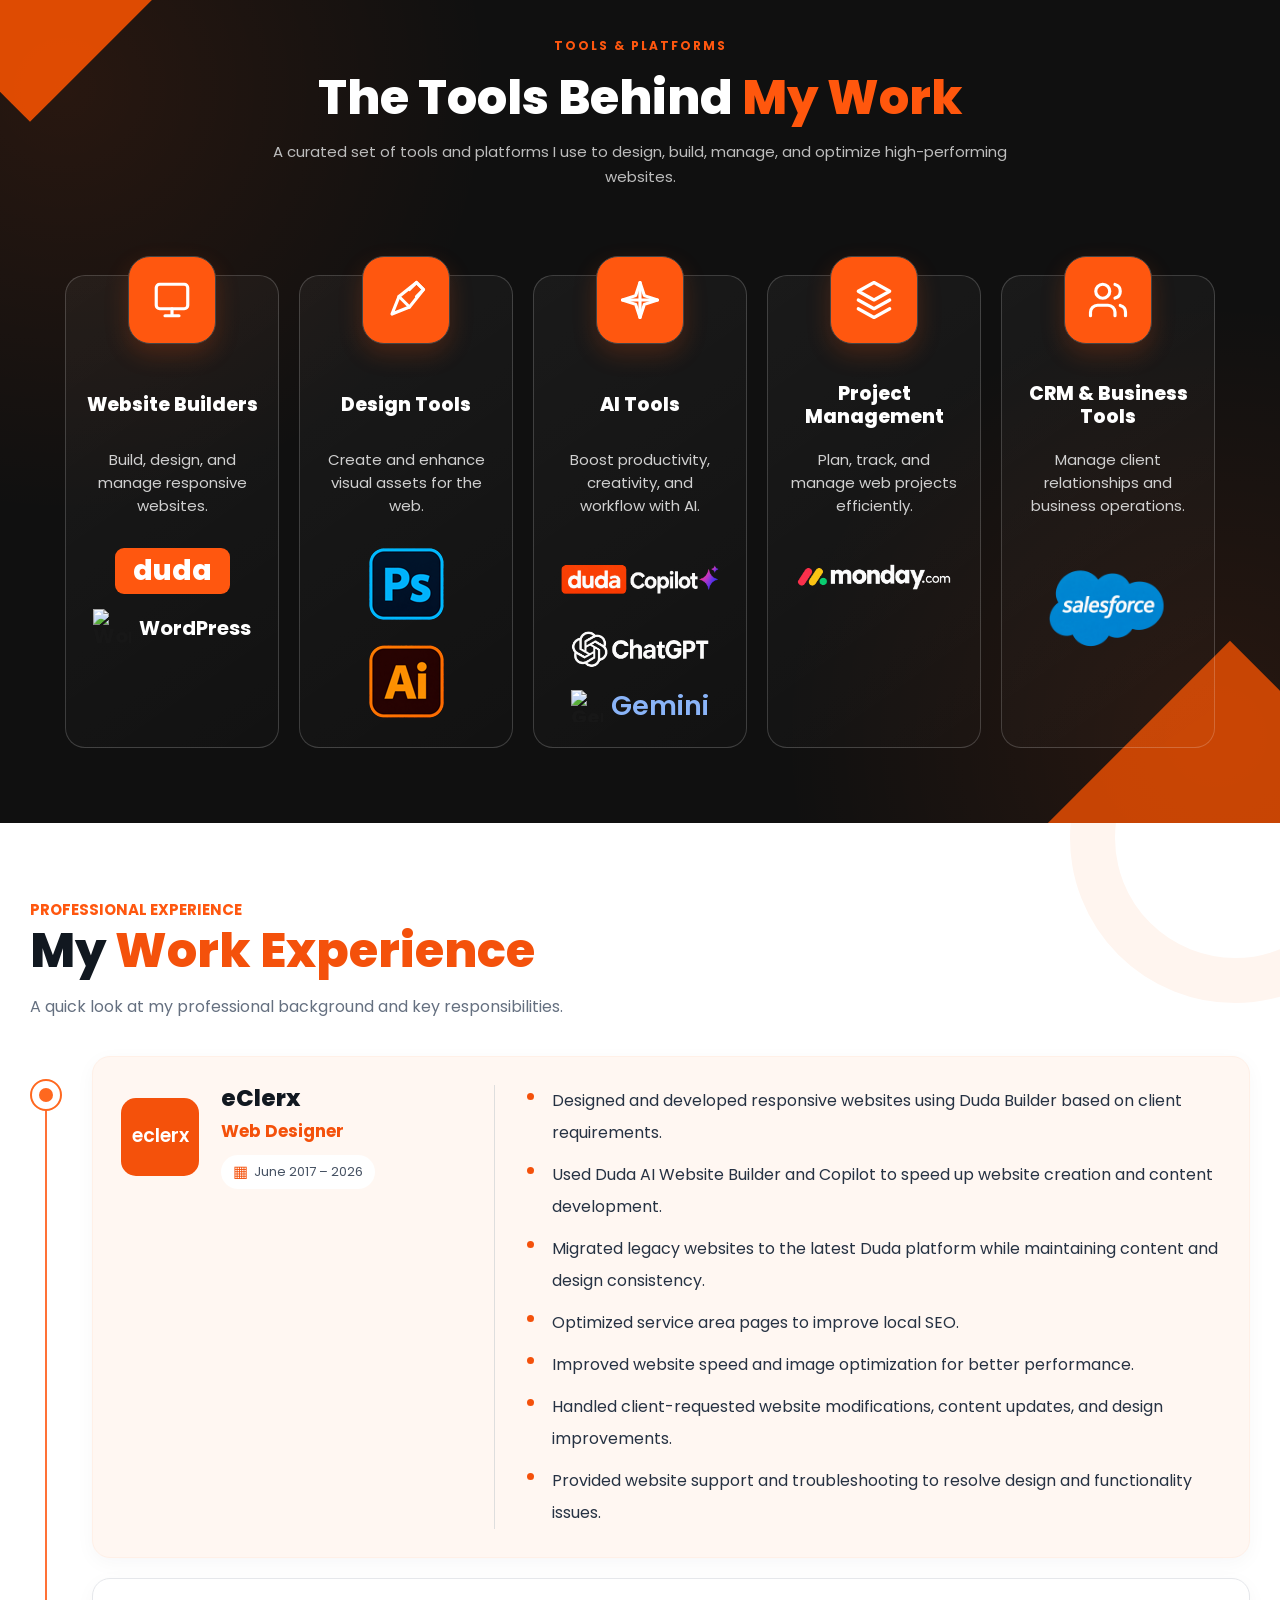
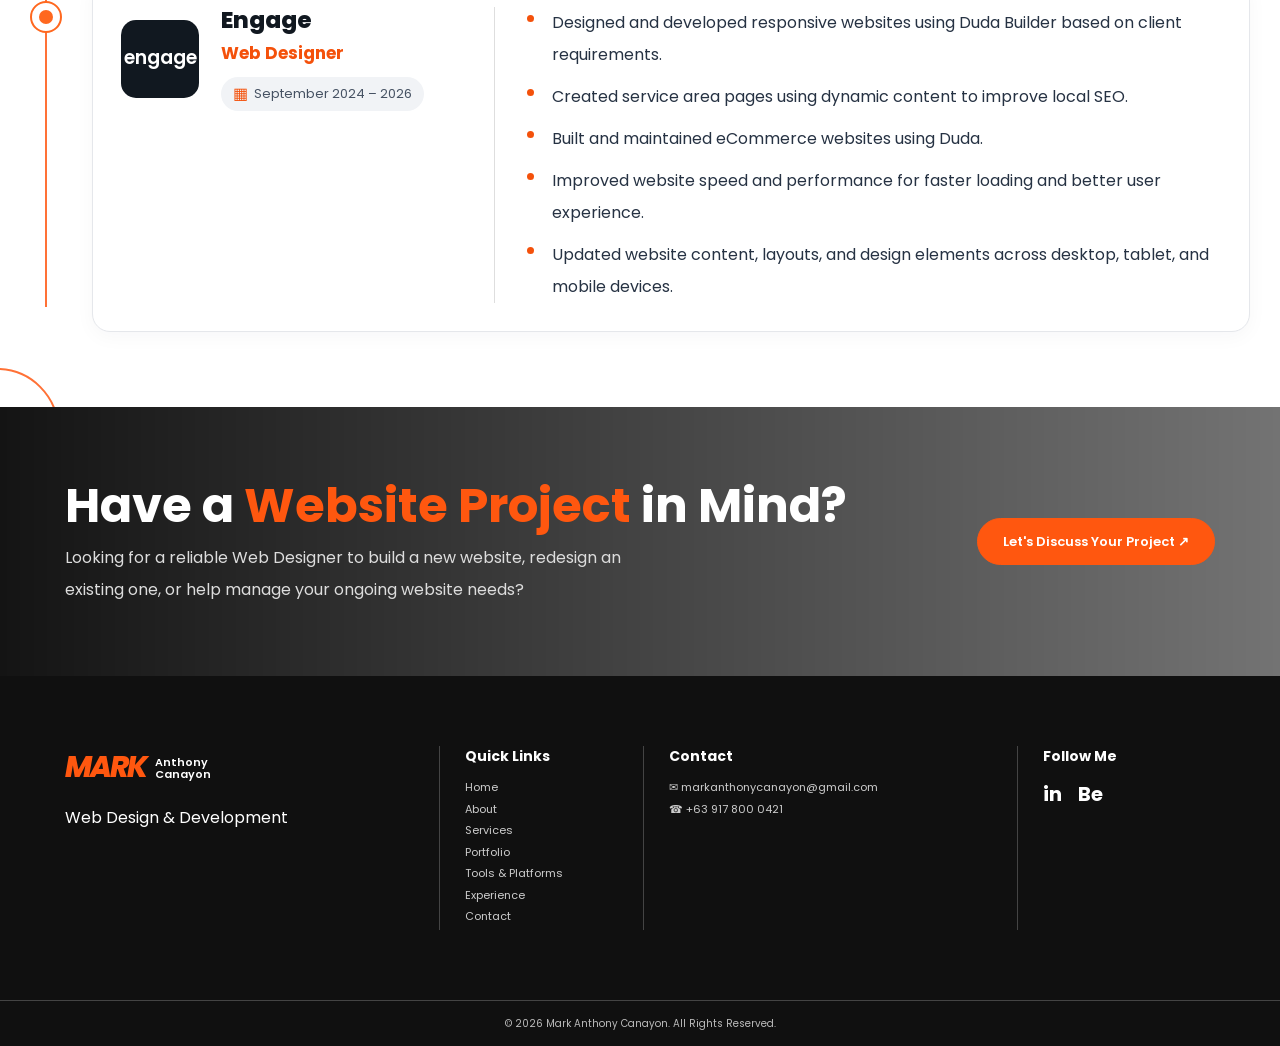
==== commit 79ef9a26: "Update print statement from 'Hello' to 'Goodbye'" ====
--- a/index.html
+++ b/index.html
@@ -488,7 +488,8 @@
     <div class="tools-grid">
 
       <!-- Website Builders -->
-      <article class="tool-card">
+     
+ <article class="tool-card">
         <div class="tool-icon">
           <svg viewBox="0 0 24 24" fill="none"
             stroke="currentColor" stroke-width="1.8"
@@ -499,17 +500,21 @@
         </div>
 
         <h3>Website Builders</h3>
-        <span class="tool-divider"></span>
+      
 
         <p>Build, design, and manage responsive websites.</p>
 
-        <div class="tool-brands">
-          <span class="brand duda">Duda</span>
-          <span class="brand wordpress">
-            <span class="wp-symbol">W</span>
-            WordPress
-          </span>
-        </div>
+         <div class="brand-list website-brands">
+                    <div class="brand duda-brand">
+                        <span>duda</span>
+                    </div>
+
+                    <div class="brand wordpress-brand">
+                        <img src="https://cdn.simpleicons.org/wordpress/21759B"
+                             alt="WordPress">
+                        <span>WordPress</span>
+                    </div>
+                </div>
       </article>
 
       <!-- Design Tools -->
@@ -525,14 +530,23 @@
         </div>
 
         <h3>Design Tools</h3>
-        <span class="tool-divider"></span>
+       
 
         <p>Create and enhance visual assets for the web.</p>
 
-        <div class="tool-brands">
-          <span class="brand adobe ps">Ps</span>
-          <span class="brand adobe ai">Ai</span>
-        </div>
+      <div class="brand-list design-brands">
+    <div class="adobe-tool photoshop">
+        <img src="assets/Photoshop.png"
+             alt="Adobe Photoshop">
+      
+    </div>
+
+    <div class="adobe-tool illustrator">
+        <img src="assets/Illustrator.png"
+             alt="Adobe Illustrator">
+        
+    </div>
+</div>
       </article>
 
       <!-- AI Tools -->
@@ -547,15 +561,28 @@
         </div>
 
         <h3>AI Tools</h3>
-        <span class="tool-divider"></span>
+     
 
         <p>Boost productivity, creativity, and workflow with AI.</p>
 
-        <div class="tool-brands ai-brands">
-          <span class="brand copilot">Duda<br>Copilot</span>
-          <span class="brand chatgpt">ChatGPT</span>
-          <span class="brand gemini">Gemini</span>
-        </div>
+         <div class="brand-list ai-brands">
+                    <div class="brand duda-copilot">
+                        <img src="assets/Duda Copilot Sparkle Logo.png"
+                             alt="ChatGPT">
+                    </div>
+
+                    <div class="brand chatgpt-brand">
+                        <img src="assets/ChatGPT.png"
+                             alt="ChatGPT">
+                       
+                    </div>
+
+                    <div class="brand gemini-brand">
+                        <img src="https://cdn.simpleicons.org/googlegemini/8AB4F8"
+                             alt="Gemini">
+                        <span>Gemini</span>
+                    </div>
+                </div>
       </article>
 
       <!-- Project Management -->
@@ -570,16 +597,17 @@
         </div>
 
         <h3>Project Management</h3>
-        <span class="tool-divider"></span>
+  
 
         <p>Plan, track, and manage web projects efficiently.</p>
 
-        <div class="tool-brands">
-          <span class="brand monday">
-            <span class="monday-mark">● ● ●</span>
-            monday.com
-          </span>
-        </div>
+       <div class="brand-list single-brand">
+                    <div class="brand monday-brand">
+                        <img src="assets/monday.png"
+                             alt="monday.com">
+                      
+                    </div>
+                </div>
       </article>
 
       <!-- CRM -->
@@ -595,13 +623,17 @@
         </div>
 
         <h3>CRM &amp; Business Tools</h3>
-        <span class="tool-divider"></span>
+       
 
         <p>Manage client relationships and business operations.</p>
 
-        <div class="tool-brands">
-          <span class="brand salesforce">salesforce</span>
-        </div>
+      <div class="brand-list single-brand">
+                    <div class="brand salesforce-brand">
+                        <img src="assets/Bright Blue Salesforce Cloud Logo.png"
+                             alt="Salesforce">
+                      
+                    </div>
+                </div>
       </article>
 
     </div>
@@ -1005,5 +1037,18 @@
 
 
 
+
+
+
+
+
+
+
+
+
+
+
+
+
 </body>
 </html>
--- a/style.css
+++ b/style.css
@@ -1024,7 +1024,7 @@
   align-items: center;
   justify-content: center;
   margin: 0;
-  font-size: 23px;
+  font-size: 20px;
   line-height: 1.2;
   font-weight: 800;
   color: #ffffff;
@@ -1121,11 +1121,7 @@
 }
 
 .copilot {
-  padding: 12px;
-  background: #753080;
-  color: #ffffff;
-  border-radius: 12px;
-  font-size: 16px;
+
 }
 
 .chatgpt {
@@ -1150,15 +1146,7 @@
   letter-spacing: -5px;
 }
 
-.salesforce {
-  width: 145px;
-  height: 80px;
-  border-radius: 50%;
-  background: #079ddd;
-  color: #ffffff;
-  font-size: 19px;
-  font-style: italic;
-}
+
 
 /* ========================================
    TABLET RESPONSIVE
@@ -1289,9 +1277,7 @@
     font-size: 18px;
   }
 
-  .monday {
-    font-size: 15px;
-  }
+
 
   .salesforce {
     width: 110px;
@@ -2435,247 +2421,273 @@
    PROJECT GRID
 ======================================== */
 
+
+/* FEATURED PROJECTS */
+
+.featured-projects {
+  width: 100%;
+  padding: 85px 30px 80px;
+  background: #fff;
+  font-family: 'Poppins', sans-serif;
+  overflow: hidden;
+}
+
+.projects-container {
+  max-width: 1440px;
+  width: 100%;
+  margin: auto;
+}
+
+/* HEADING */
+
+.projects-heading {
+  text-align: center;
+  margin-bottom: 55px;
+}
+
+.section-eyebrow {
+  display: inline-block;
+  color: #ff6900;
+  font-size: 15px;
+  font-weight: 700;
+  letter-spacing: 4px;
+  margin-bottom: 15px;
+}
+
+.projects-heading h2 {
+  color: #101f30;
+  font-size: 42px;
+  font-weight: 800;
+  line-height: 1.2;
+  margin: 0 0 16px;
+}
+
+.projects-heading h2 span {
+  color: #ff6900;
+}
+
+.projects-heading p {
+  color: #59616b;
+  font-size: 18px;
+  margin: 0;
+}
+
+/* PROJECT GRID */
+
 .projects-grid {
-    display: grid;
-    grid-template-columns: repeat(3, minmax(0, 1fr));
-    gap: 28px;
-}
-
-/* ========================================
-   PROJECT CARD
-======================================== */
-
-.project-card {
-    background: #ffffff;
-    border: 1px solid #eeeeee;
-    border-radius: 22px;
-    overflow: hidden;
-    box-shadow: 0 12px 35px rgba(0, 0, 0, 0.08);
-    transition: transform 0.35s ease,
-                box-shadow 0.35s ease;
-}
-
-.project-card:hover {
-    transform: translateY(-8px);
-    box-shadow: 0 20px 45px rgba(0, 0, 0, 0.13);
-}
-
-/* ========================================
-   PROJECT IMAGE
-======================================== */
-
-.project-image {
-   position: relative;
-    display: block;
-    width: 100%;
-    aspect-ratio: 16 / 9;
-    overflow: hidden;
-    background: #eeeeee;
-}
-
-.project-image::after {
-    content: "";
-    position: absolute;
-    inset: 0;
-    background: rgba(0, 0, 0, 0.10);
-    z-index: 1;
-    pointer-events: none;
-    transition: background 0.3s ease;
-}
-
-.project-image img {
-   width: 100%;
-    height: 100%;
-    object-fit: cover;
-    object-position: top center;
-    transition: transform 0.4s ease;
-}
-
-.project-card:hover .project-image img {
-     transform: scale(1.04);
-}
-
-
-/* Hover effect */
-.project-card:hover .project-image::after {
-    background: rgba(0, 0, 0, 0.35);
-}
-
-.project-card:hover .project-image img {
-    transform: scale(1.04);
-}
-
-.project-view {
-    position: absolute;
-    z-index: 2;
-}
-
-
-/* Image Hover Overlay */
-
-.project-image::after {
-   content: "";
-    position: absolute;
-    inset: 0;
-
-    z-index: 1;
-    pointer-events: none;
-    transition: background 0.3s ease;
-}
-
-.project-card:hover .project-image::after {
-    opacity: 1;
-}
-
-.project-view {
-    position: absolute;
-    z-index: 2;
-    top: 50%;
-    left: 50%;
-    transform: translate(-50%, -40%);
-    background: #ff5100;
-    color: #ffffff;
-    padding: 12px 22px;
-    border-radius: 50px;
-    font-size: 13px;
-    font-weight: 700;
-    white-space: nowrap;
-    opacity: 0;
-    transition: all 0.35s ease;
-}
-
-.project-card:hover .project-view {
-    opacity: 1;
-    transform: translate(-50%, -50%);
-}
-
-/* ========================================
-   PROJECT INFORMATION
-======================================== */
+  display: grid;
+  grid-template-columns: repeat(3, minmax(0, 1fr));
+  gap: 55px 30px;
+  align-items: start;
+}
+
+.project-item {
+  min-width: 0;
+  text-align: center;
+}
+
+/* LAPTOP */
+
+.laptop-link {
+  display: block;
+  text-decoration: none;
+  cursor: pointer;
+}
+
+.laptop {
+  width: 100%;
+  position: relative;
+  padding-bottom: 25px;
+  transition: transform .35s ease;
+}
+
+.laptop-link:hover .laptop {
+  transform: translateY(-7px);
+}
+
+.laptop-screen {
+  width: 86%;
+  aspect-ratio: 1.52 / 1;
+  margin: 0 auto;
+  padding: 7px;
+  background: #101010;
+  border: 1px solid #555;
+  border-radius: 12px 12px 5px 5px;
+  box-shadow: 0 5px 12px rgba(0,0,0,.15);
+  position: relative;
+  z-index: 2;
+}
+
+.screen-content {
+  width: 100%;
+  height: 100%;
+  overflow: hidden;
+  background: #eee;
+  border-radius: 5px 5px 1px 1px;
+}
+
+.screen-content img {
+  display: block;
+  width: 100%;
+  height: 100%;
+  object-fit: cover;
+  object-position: top center;
+  transition: transform .6s ease;
+}
+
+.laptop-link:hover .screen-content img {
+  transform: scale(1.04);
+}
+
+/* LAPTOP BASE */
+
+.laptop-base {
+  position: absolute;
+  width: 100%;
+  height: 15px;
+  bottom: 12px;
+  left: 0;
+  background: linear-gradient(
+    to bottom,
+    #555 0%,
+    #d5d5d5 35%,
+    #777 70%,
+    #333 100%
+  );
+  clip-path: polygon(8% 0, 92% 0, 100% 75%, 0 75%);
+  border-radius: 0 0 30px 30px;
+  z-index: 3;
+}
+
+.laptop-base span {
+  position: absolute;
+  width: 15%;
+  height: 3px;
+  left: 42.5%;
+  top: 1px;
+  background: #555;
+  border-radius: 0 0 5px 5px;
+}
+
+/* PROJECT INFORMATION */
 
 .project-info {
-    padding: 22px 24px 25px;
-}
-
-.project-heading {
-    display: flex;
-    justify-content: space-between;
-    align-items: center;
-    gap: 12px;
-    margin-bottom: 20px;
-}
-
-.project-heading h3 {
-    color: #ff570f;
-    font-size: 21px;
-    font-weight: 750;
+  padding: 12px 5px 0;
+}
+
+.project-info h3 {
+  color: #101f30;
+  font-size: 18px;
+  font-weight: 800;
+  line-height: 1.4;
+  text-transform: uppercase;
+  margin: 0 0 7px;
+}
+
+.project-info p {
+  color: #59616b;
+  font-size: 16px;
+  line-height: 1.5;
+  margin: 0;
+}
+
+.project-line {
+  display: block;
+  width: 90px;
+  height: 4px;
+  background: #ff6900;
+  margin: 18px auto 0;
+  transition: width .3s ease;
+}
+
+.project-item:hover .project-line {
+  width: 125px;
+}
+
+/* TABLET */
+
+@media (max-width: 1024px) {
+
+  .projects-grid {
+    grid-template-columns: repeat(2, minmax(0, 1fr));
+    gap: 45px 25px;
+  }
+
+  .projects-heading h2 {
+    font-size: 34px;
+  }
+
+  .project-info h3 {
+    font-size: 16px;
+  }
+
+}
+
+/* MOBILE */
+
+@media (max-width: 767px) {
+
+  .featured-projects {
+    padding: 60px 20px;
+  }
+
+  .projects-heading {
+    margin-bottom: 40px;
+  }
+
+  .projects-heading h2 {
+    font-size: 28px;
     line-height: 1.3;
-    margin: 0 0 5px;
-}
-
-.project-heading p {
-    color: #777777;
+  }
+
+  .projects-heading p {
     font-size: 15px;
-    margin: 0;
-}
-
-/* ========================================
-   PROJECT ARROW
-======================================== */
-
-.project-arrow {
-    display: flex;
-    align-items: center;
-    justify-content: center;
-    flex-shrink: 0;
-    width: 42px;
-    height: 42px;
-    border-radius: 50%;
-    background: #fff0e8;
-    color: #ff5100;
-    font-size: 24px;
-    text-decoration: none;
-    transition: all 0.3s ease;
-}
-
-.project-arrow:hover {
-    background: #ff5100;
-    color: #ffffff;
-    transform: rotate(45deg);
-}
-
-/* ========================================
-   PROJECT TAGS
-======================================== */
-
-.project-tags {
-    display: flex;
-    flex-wrap: wrap;
-    gap: 8px;
-}
-
-.project-tags span {
-    display: inline-flex;
-    align-items: center;
-    justify-content: center;
-    padding: 7px 14px;
-    border: 1px solid #ff5100;
-    border-radius: 50px;
-    color: #e94b00;
+  }
+
+  .section-eyebrow {
     font-size: 12px;
-    font-weight: 650;
-    line-height: 1.3;
-    white-space: nowrap;
-    transition: all 0.3s ease;
-}
-
-.project-tags span:hover {
-    background: #ff5100;
-    color: #ffffff;
-}
-
-/* ========================================
-   EXPLORE ALL PROJECTS BUTTON
-======================================== */
-
-.projects-cta {
-    display: flex;
-    justify-content: center;
-    margin-top: 45px;
-}
-
-.projects-button {
-    display: inline-flex;
-    align-items: center;
-    justify-content: center;
-    gap: 12px;
-    padding: 17px 40px;
-    background: #ff5100;
-    color: #ffffff;
-    border: 1px solid #ff5100;
-    border-radius: 50px;
-    font-size: 16px;
-    font-weight: 700;
-    text-decoration: none;
-    box-shadow: 0 10px 25px rgba(255, 81, 0, 0.18);
-    transition: all 0.3s ease;
-}
-
-.projects-button:hover {
-    background: #111111;
-    border-color: #111111;
-    transform: translateY(-3px);
-    box-shadow: 0 12px 25px rgba(0, 0, 0, 0.15);
-}
-
-.projects-button span {
-    font-size: 20px;
-    transition: transform 0.3s ease;
-}
-
-.projects-button:hover span {
-    transform: translate(3px, -3px);
-}
+    letter-spacing: 3px;
+  }
+
+  .projects-grid {
+    grid-template-columns: 1fr;
+    gap: 45px;
+  }
+
+  .laptop {
+    max-width: 500px;
+    margin: auto;
+  }
+
+  .laptop-screen {
+    width: 88%;
+  }
+
+  .project-info h3 {
+    font-size: 17px;
+  }
+
+  .project-info p {
+    font-size: 15px;
+  }
+
+}
+
+/* SMALL MOBILE */
+
+@media (max-width: 380px) {
+
+  .projects-heading h2 {
+    font-size: 25px;
+  }
+
+}
+
+
+
+
+
+
 
 /* ========================================
    TABLET RESPONSIVE
@@ -3058,7 +3070,8 @@
 a:focus-visible,
 input:focus-visible + .menu-icon {
     outline: 3px solid var(--orange);
-    outline-offset: 4px;
+    outline-offset: 1px;
+
 }
 
 .main-nav a {
@@ -3189,73 +3202,450 @@
    PROJECTS - VIEW MORE
 ========================================= */
 
-.project-card:nth-child(n + 7) {
-    display: none;
-}
-
-.project-card.show-project {
-    display: block;
-}
-
-/* BUTTON CONTAINER */
-
-.projects-load-more {
+
+
+
+/* LAPTOP SCREEN */
+
+.laptop-screen {
+  width: 86%;
+  aspect-ratio: 1.52 / 1;
+  margin: 0 auto;
+  padding: 7px;
+  background: #101010;
+  border: 1px solid #555;
+  border-radius: 12px 12px 5px 5px;
+  box-shadow: 0 5px 12px rgba(0,0,0,.15);
+  position: relative;
+  z-index: 2;
+}
+
+.screen-content {
+  width: 100%;
+  height: 100%;
+  overflow: hidden;
+  background: #eee;
+  border-radius: 5px 5px 1px 1px;
+  position: relative;
+}
+
+/* FULL WEBSITE SCREENSHOT */
+
+.screen-content img {
+  display: block;
+  width: 100%;
+  height: auto;
+  max-width: none;
+  object-fit: unset;
+  object-position: top;
+  transform: translateY(0);
+  transition: transform var(--scroll-duration, 8s) linear;
+  will-change: transform;
+}
+
+/* SCROLL WEBSITE UP ON HOVER */
+
+.laptop-link:hover .screen-content img {
+  transform: translateY(var(--scroll-distance, 0px));
+}
+
+/* RESET WHEN MOUSE LEAVES */
+
+.laptop-link:not(:hover) .screen-content img {
+  transform: translateY(0);
+}
+
+/* ACCESSIBILITY */
+
+@media (prefers-reduced-motion: reduce) {
+  .screen-content img {
+    transition: none;
+  }
+}
+
+
+
+/* VIEW MORE PROJECTS BUTTON */
+.projects-view-more {
+  width: 100%;
     display: flex;
     justify-content: center;
-    margin-top: 40px;
-}
-
-/* VIEW MORE BUTTON */
-
-.view-more-btn {
+    margin-top: 20px;
+}
+
+
+.projects-view-more .btn-primary {
     display: inline-flex;
+    justify-content: center;
+    align-items: center;
+    padding: 13px 25px;
+    border-radius: 30px;
+    font-size: 13px;
+    font-weight: 600;
+    transition: .3s;
+}
+
+
+
+
+.projects-view-more,
+.btn-outline {
+      display: inline-flex;
+    justify-content: center;
+    align-items: center;
+    padding: 13px 25px;
+    border-radius: 30px;
+    font-size: 13px;
+    font-weight: 600;
+    transition: .3s;
+
+
+
+}
+
+
+
+/* ==============================
+   TOOLS & PLATFORMS
+============================== */
+
+.tools-section {
+    position: relative;
+    overflow: hidden;
+    padding: 75px 65px;
+    background:
+        radial-gradient(circle at 5% 15%, rgba(255, 87, 15, .10), transparent 30%),
+        radial-gradient(circle at 95% 90%, rgba(255, 87, 15, .10), transparent 30%),
+        #101010;
+    color: #fff;
+}
+
+.tools-container {
+    max-width: 1440px;
+    margin: 0 auto;
+}
+
+.tools-heading {
+    text-align: center;
+    max-width: 750px;
+    margin: 0 auto 65px;
+}
+
+.tools-heading .eyebrow {
+    color: #ff570f;
+    font-size: 12px;
+    font-weight: 700;
+    letter-spacing: 2px;
+}
+
+.tools-heading h2 {
+    font-size: 36px;
+    font-weight: 800;
+    margin: 12px 0;
+}
+
+.tools-heading p {
+    color: #bdbdbd;
+    font-size: 15px;
+    line-height: 1.7;
+}
+
+/* GRID */
+
+.tools-grid {
+    display: grid;
+    grid-template-columns: repeat(5, minmax(0, 1fr));
+    gap: 20px;
+}
+
+/* CARDS */
+
+.tool-card {
+    position: relative;
+    display: flex;
+    flex-direction: column;
+    align-items: center;
+    text-align: center;
+    min-width: 0;
+    padding: 0 20px 25px;
+    border: 1px solid rgba(255,255,255,.18);
+    border-radius: 20px;
+    background: linear-gradient(
+        145deg,
+        rgba(255,255,255,.045),
+        rgba(255,255,255,.012)
+    );
+    transition: .3s ease;
+}
+
+.tool-card:hover {
+    transform: translateY(-6px);
+    border-color: rgba(255,87,15,.65);
+    box-shadow: 0 15px 35px rgba(0,0,0,.25);
+}
+
+/* ORANGE ICON */
+
+.tool-icon {
+    width: 88px;
+    height: 88px;
+    margin-top: -20px;
+    margin-bottom: 35px;
+    display: flex;
     align-items: center;
     justify-content: center;
-    gap: 12px;
-
-    padding: 15px 32px;
-
-    background: var(--orange);
-    color: #ffffff;
-
-    border: 1px solid var(--orange);
-    border-radius: 8px;
-
-    font-size: 14px;
+    border-radius: 22px;
+    background: #ff570f;
+    color: #fff;
+    font-size: 42px;
+    box-shadow: 0 10px 25px rgba(255,87,15,.2);
+}
+
+.tool-card h3 {
+    color: #fff;
+    font-size: 19px;
+    font-weight: 800;
+    margin: 0 0 15px;
+}
+
+.tool-card > p {
+    color: #d0d0d0;
+    font-size: 15px;
+    line-height: 1.55;
+    min-height: 48px;
+    margin: 0 0 30px;
+}
+
+/* LOGO AREA - NO WHITE BACKGROUND */
+
+.brand-list {
+    width: 100%;
+ 
+   
+    display: flex;
+    align-items: center;
+    justify-content: center;
+    gap: 15px;
+    flex-wrap: wrap;
+}
+
+.brand {
+    display: flex;
+    align-items: center;
+    justify-content: center;
+    gap: 8px;
+}
+
+/* WEBSITE BUILDERS */
+
+.website-brands {
+    flex-direction: column;
+    gap: 15px;
+}
+
+.duda-brand {
+    color: #fff;
+    background: #ff570f;
+    padding: 8px 18px;
+    border-radius: 9px;
+    font-size: 28px;
+    font-weight: 800;
+    line-height: 1.1;
+}
+
+.wordpress-brand img {
+    width: 38px;
+    height: 38px;
+}
+
+.wordpress-brand span {
+    color: #fff;
+    font-size: 20px;
     font-weight: 700;
-
-    cursor: pointer;
-    transition: all .3s ease;
-}
-
-.view-more-btn:hover {
-    background: transparent;
-    color: var(--orange);
-    transform: translateY(-3px);
-}
-
-.view-more-btn span {
-    font-size: 18px;
-    transition: transform .3s ease;
-}
-
-.view-more-btn:hover span {
-    transform: translateY(3px);
-}
-
-/* HIDE BUTTON WHEN ALL PROJECTS ARE SHOWN */
-
-.projects-load-more.hidden {
-    display: none;
-}
-
-
-
-
-
-
-
-
-
-
-
+}
+
+/* ADOBE DESIGN TOOLS */
+
+.design-brands {
+    gap: 25px;
+}
+
+.adobe-brand {
+    width: 68px;
+    height: 68px;
+    border-radius: 13px;
+    font-size: 34px;
+    font-weight: 700;
+}
+
+
+
+
+
+/* AI TOOLS */
+
+.ai-brands {
+    gap: 13px;
+    row-gap: 16px;
+}
+
+.duda-copilot {
+ 
+}
+
+.duda-copilot img {
+    width: 100%;
+    height: 60px;
+}
+
+
+
+.chatgpt-brand img {
+    width: 100%;
+    height: 50px;
+}
+
+.chatgpt-brand span {
+    color: #fff;
+    font-size: 16px;
+    font-weight: 700;
+}
+
+.gemini-brand {
+    flex-basis: 100%;
+    gap: 8px;
+}
+
+.gemini-brand img {
+    width: 32px;
+    height: 32px;
+}
+
+.gemini-brand span {
+    color: #8ab4f8;
+    font-size: 27px;
+    font-weight: 600;
+}
+
+/* MONDAY.COM */
+
+.monday-brand {
+    gap: 9px;
+}
+
+.monday-brand img {
+    width: 100%;
+   
+}
+
+.monday-brand span {
+    color: #fff;
+    font-size: 25px;
+    font-weight: 800;
+    letter-spacing: -1px;
+}
+
+/* SALESFORCE */
+
+
+
+/* TABLET */
+
+@media (max-width: 1100px) {
+    .tools-grid {
+        grid-template-columns: repeat(3, minmax(0, 1fr));
+    }
+
+    .tools-section {
+        padding: 70px 35px;
+    }
+}
+
+/* MOBILE */
+
+@media (max-width: 767px) {
+    .tools-section {
+        padding: 60px 20px;
+    }
+
+    .tools-heading {
+        margin-bottom: 50px;
+    }
+
+    .tools-heading h2 {
+        font-size: 28px;
+    }
+
+    .tools-grid {
+        grid-template-columns: repeat(2, minmax(0, 1fr));
+        gap: 35px 15px;
+    }
+
+    .tool-card {
+        padding: 0 12px 22px;
+    }
+
+    .tool-icon {
+        width: 65px;
+        height: 65px;
+        font-size: 32px;
+        margin-bottom: 28px;
+    }
+
+    .tool-card h3 {
+        font-size: 16px;
+    }
+
+    .tool-card > p {
+        font-size: 13px;
+        min-height: 60px;
+    }
+
+    .brand-list {
+     
+        gap: 12px;
+    }
+
+    .wordpress-brand span {
+        font-size: 15px;
+    }
+
+    .adobe-brand {
+        width: 52px;
+        height: 52px;
+        font-size: 27px;
+    }
+
+    .chatgpt-brand span {
+        font-size: 13px;
+    }
+
+    .gemini-brand span {
+        font-size: 21px;
+    }
+
+    .monday-brand span {
+        font-size: 18px;
+    }
+
+  
+}
+
+@media (max-width: 420px) {
+    .tools-grid {
+        grid-template-columns: 1fr;
+        gap: 35px;
+    }
+
+    .tool-card {
+        padding-left: 25px;
+        padding-right: 25px;
+    }
+
+    .tool-card > p {
+        min-height: auto;
+    }
+}
+
+
+
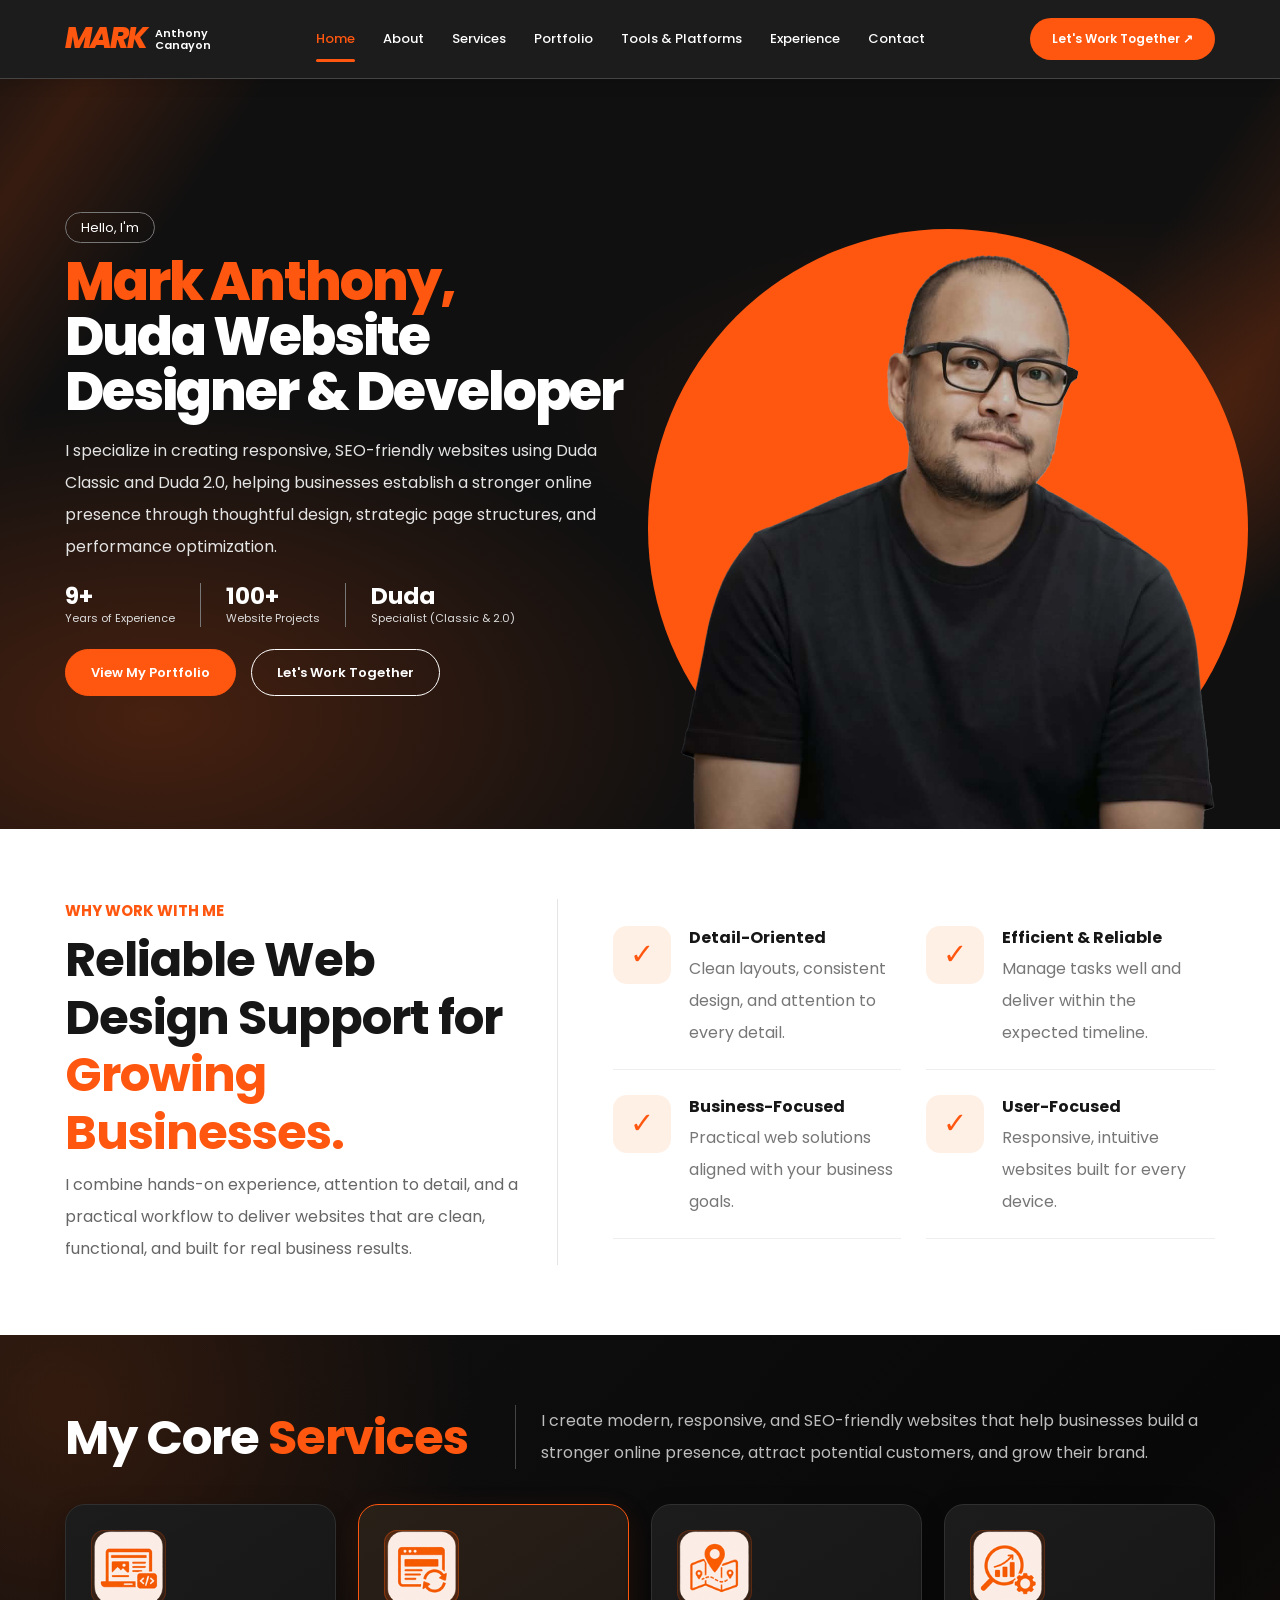
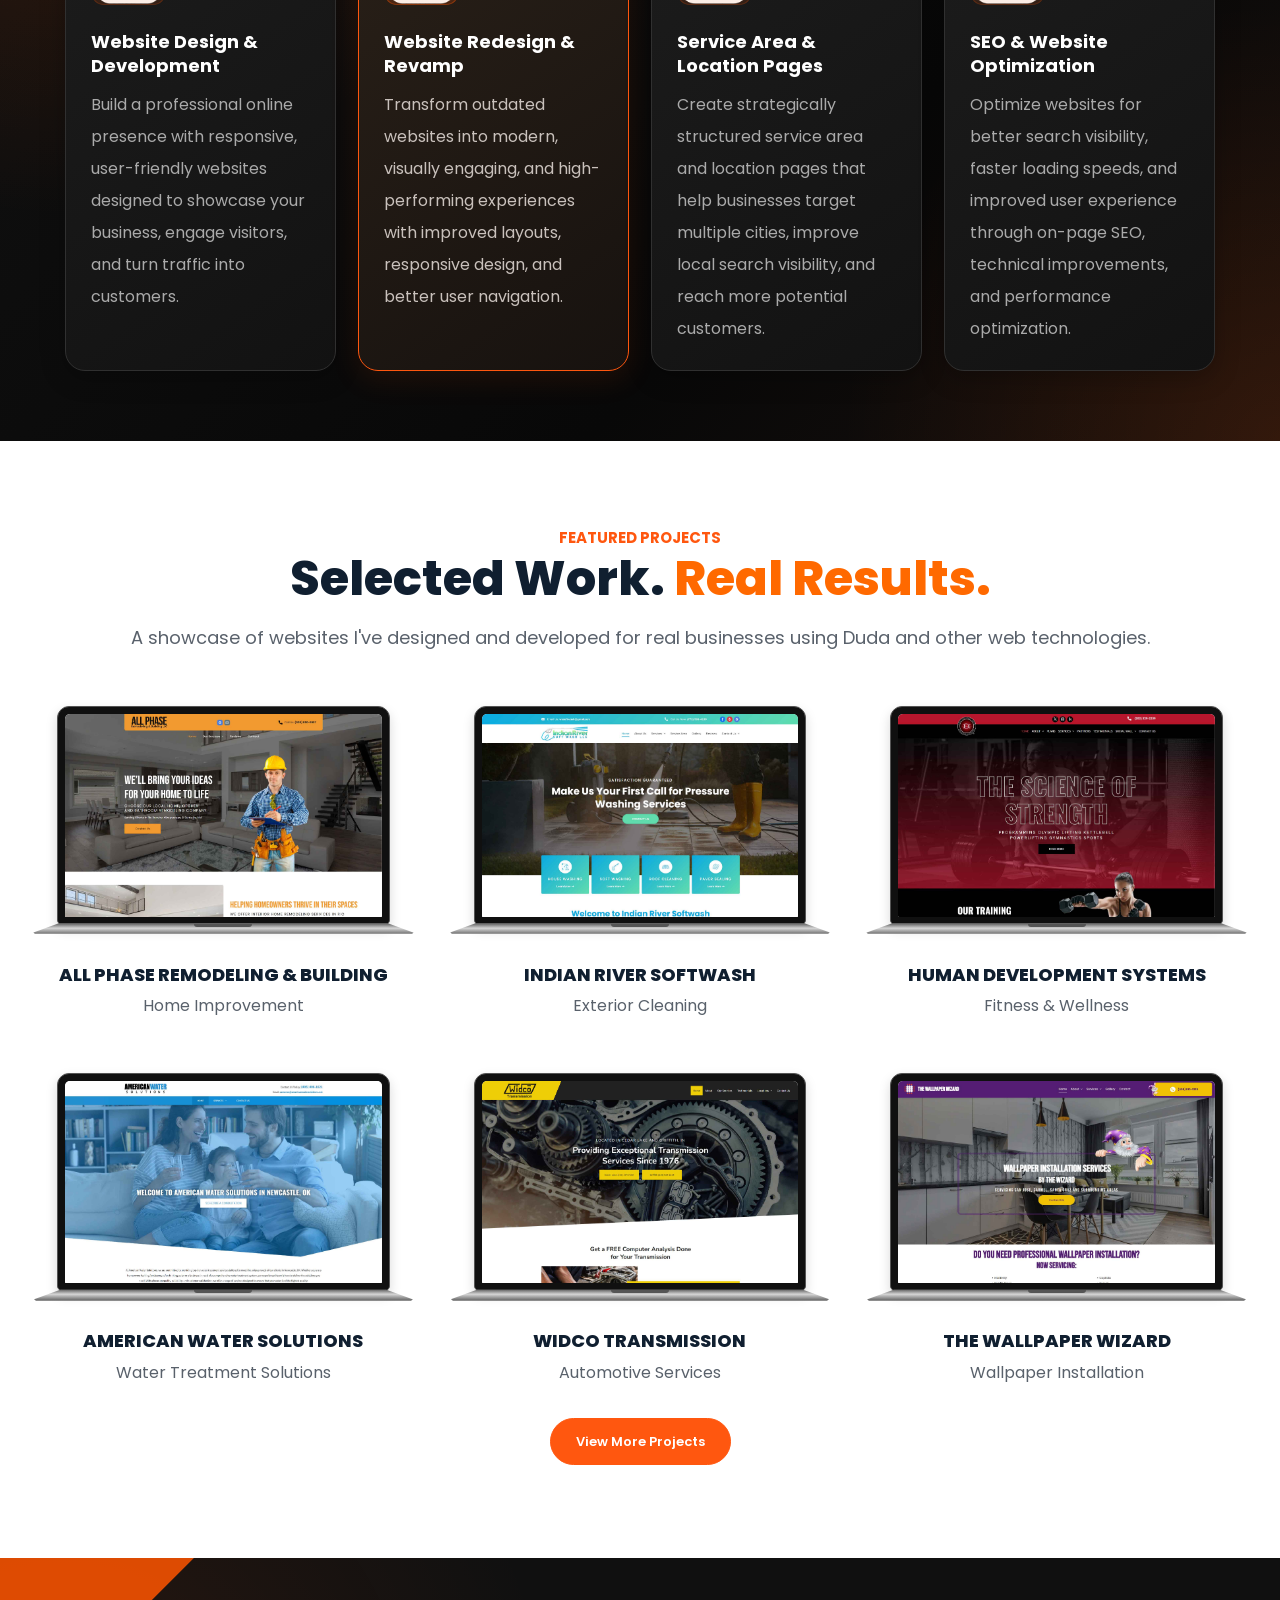
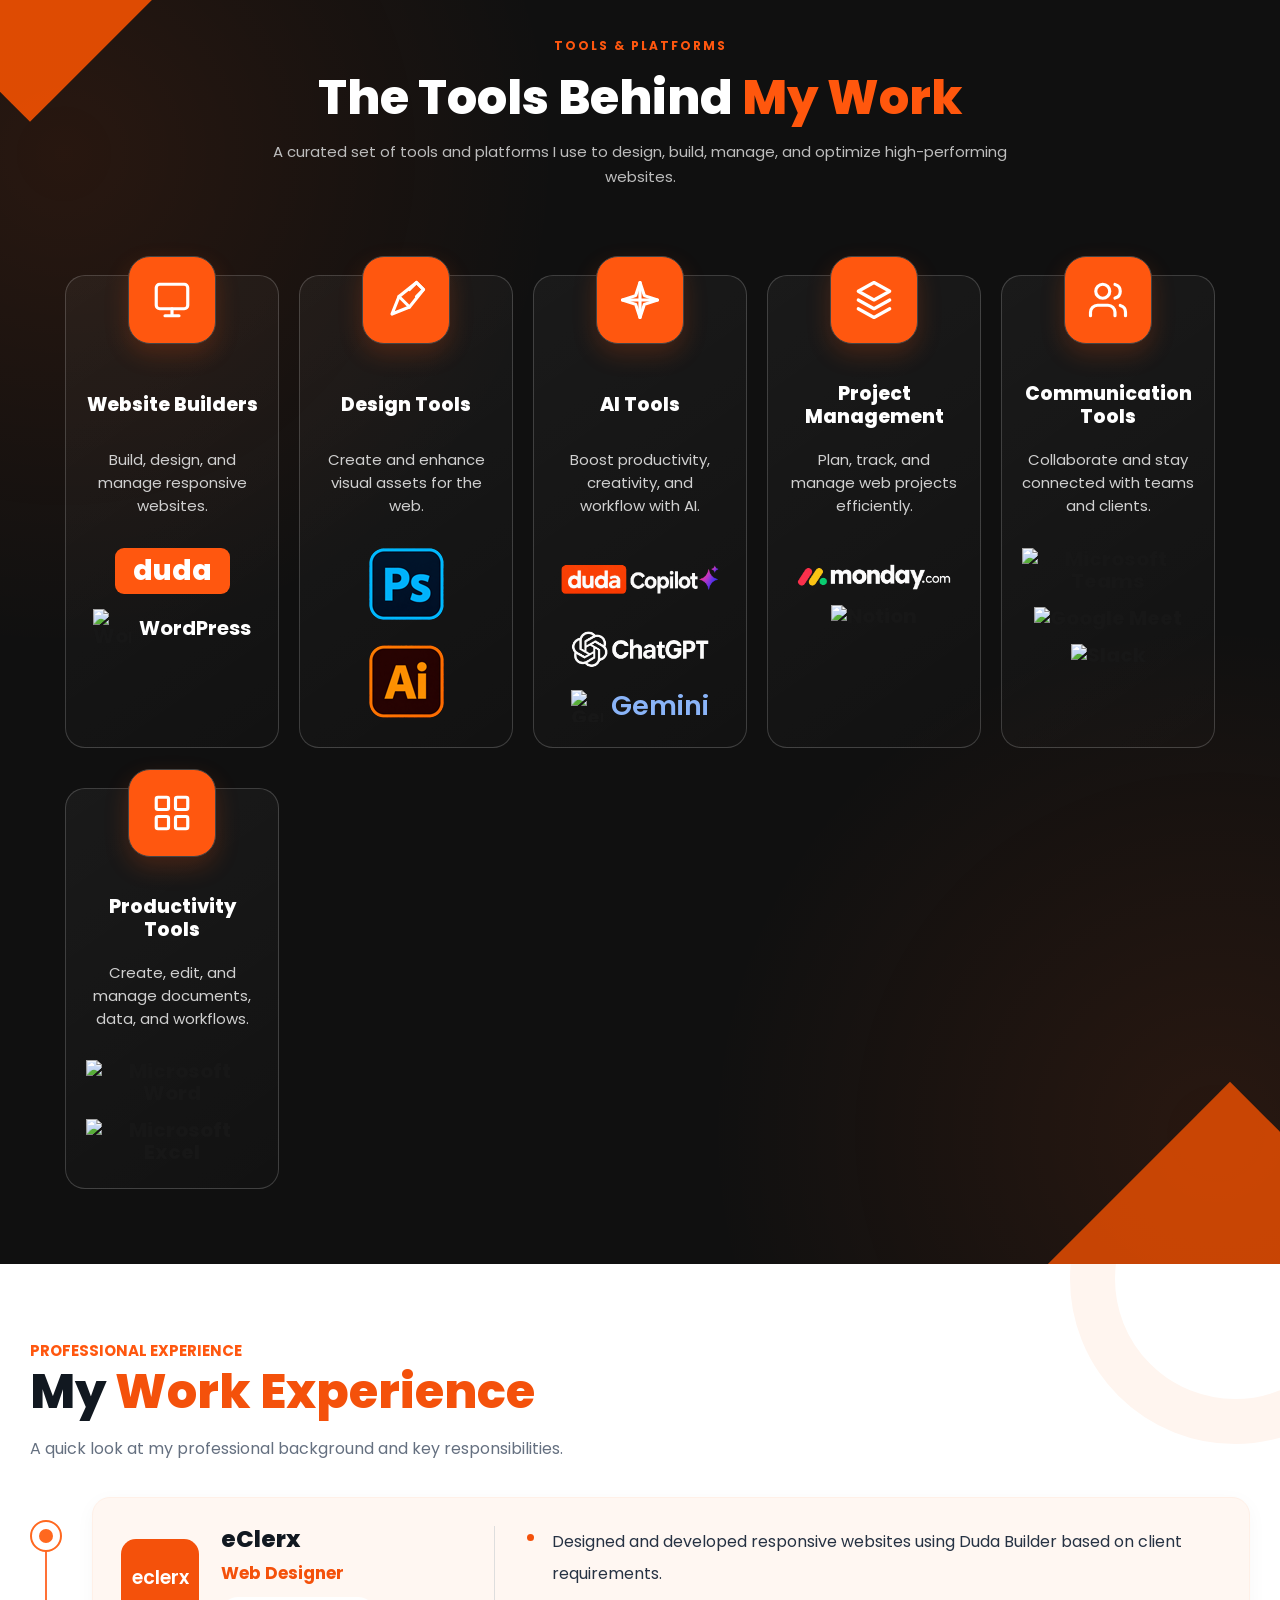
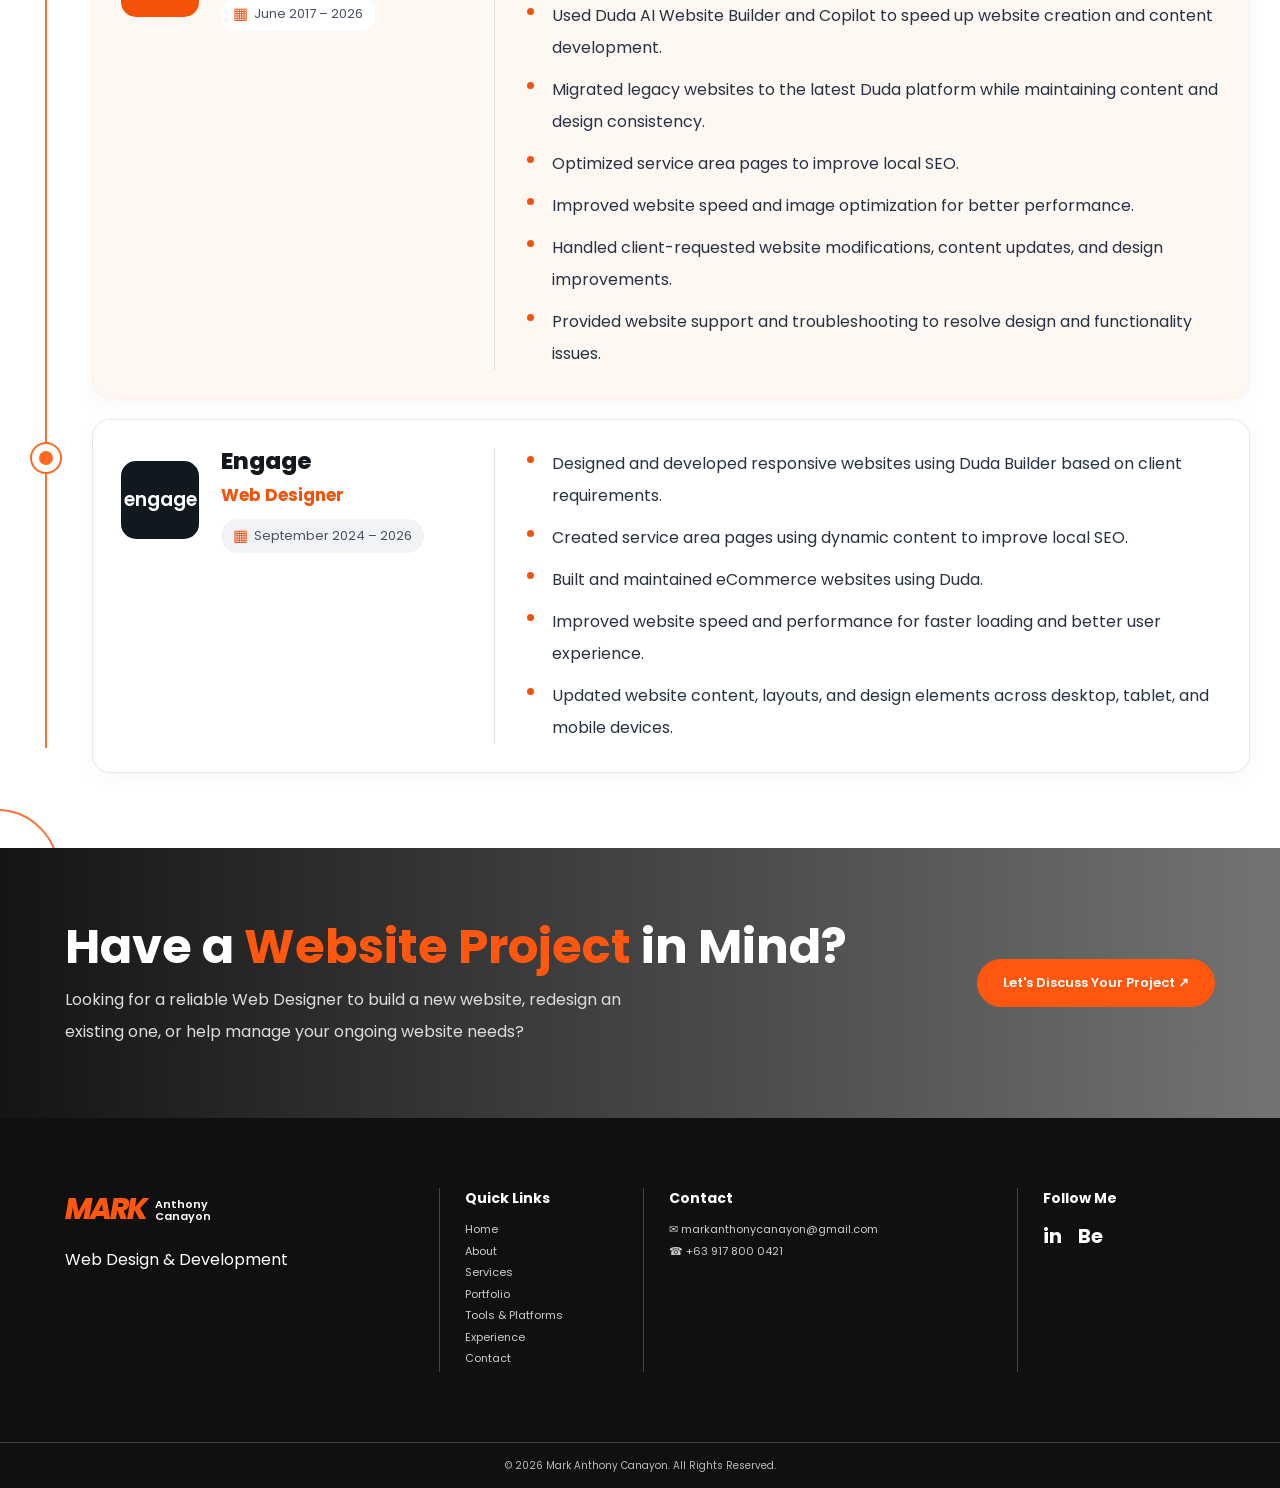
==== commit 83e82c6b: "Update print statement from 'Hello' to 'Goodbye'" ====
--- a/index.html
+++ b/index.html
@@ -608,33 +608,98 @@
                       
                     </div>
                 </div>
+
+<div class="brand-list single-brand">
+    <div class="brand notion-brand">
+        <img src="assets/Notion.png" alt="Notion">
+    
+    </div>
+</div>
+
+
+
+
+
+
       </article>
 
-      <!-- CRM -->
-      <article class="tool-card">
-        <div class="tool-icon">
-          <svg viewBox="0 0 24 24" fill="none"
+
+
+
+
+
+
+<!-- Communication Tools -->
+<article class="tool-card">
+    <div class="tool-icon">
+        <svg viewBox="0 0 24 24" fill="none"
             stroke="currentColor" stroke-width="1.8"
             stroke-linecap="round" stroke-linejoin="round">
             <path d="M16 21v-2a4 4 0 0 0-4-4H6a4 4 0 0 0-4 4v2"/>
             <circle cx="9" cy="7" r="4"/>
             <path d="M22 21v-2a4 4 0 0 0-3-3.87M16 3.13a4 4 0 0 1 0 7.75"/>
-          </svg>
-        </div>
-
-        <h3>CRM &amp; Business Tools</h3>
-       
-
-        <p>Manage client relationships and business operations.</p>
-
-      <div class="brand-list single-brand">
-                    <div class="brand salesforce-brand">
-                        <img src="assets/Bright Blue Salesforce Cloud Logo.png"
-                             alt="Salesforce">
-                      
-                    </div>
-                </div>
-      </article>
+        </svg>
+    </div>
+
+    <h3>Communication Tools</h3>
+
+    <p>Collaborate and stay connected with teams and clients.</p>
+
+    <div class="brand-list communication-brands">
+
+        <div class="brand brand-item">
+            <img src="assets/Microsoft Teams Purple Icon.png" alt="Microsoft Teams">
+   
+        </div>
+
+        <div class="brand brand-item">
+            <img src="assets/Google Meet Icon on Black.png" alt="Google Meet">
+         
+        </div>
+
+        <div class="brand brand-item">
+            <img src="assets/Slack.png" alt="Slack">
+        
+        </div>
+
+    </div>
+</article>
+
+
+<!-- Productivity Tools -->
+
+<article class="tool-card">
+    <div class="tool-icon">
+        <svg viewBox="0 0 24 24" fill="none"
+            stroke="currentColor" stroke-width="1.8"
+            stroke-linecap="round" stroke-linejoin="round">
+            <rect x="3" y="3" width="7" height="7" rx="1"/>
+            <rect x="14" y="3" width="7" height="7" rx="1"/>
+            <rect x="3" y="14" width="7" height="7" rx="1"/>
+            <rect x="14" y="14" width="7" height="7" rx="1"/>
+        </svg>
+    </div>
+
+    <h3>Productivity Tools</h3>
+
+    <p>Create, edit, and manage documents, data, and workflows.</p>
+
+    <div class="brand-list productivity-brands">
+
+        <div class="brand brand-item">
+            <img src="assets/Microsoft-Word.png" alt="Microsoft Word">
+           
+        </div>
+
+        <div class="brand brand-item">
+            <img src="assets/Microsoft-Excel.png" alt="Microsoft Excel">
+         
+        </div>
+
+    </div>
+</article>
+
+
 
     </div>
   </div>
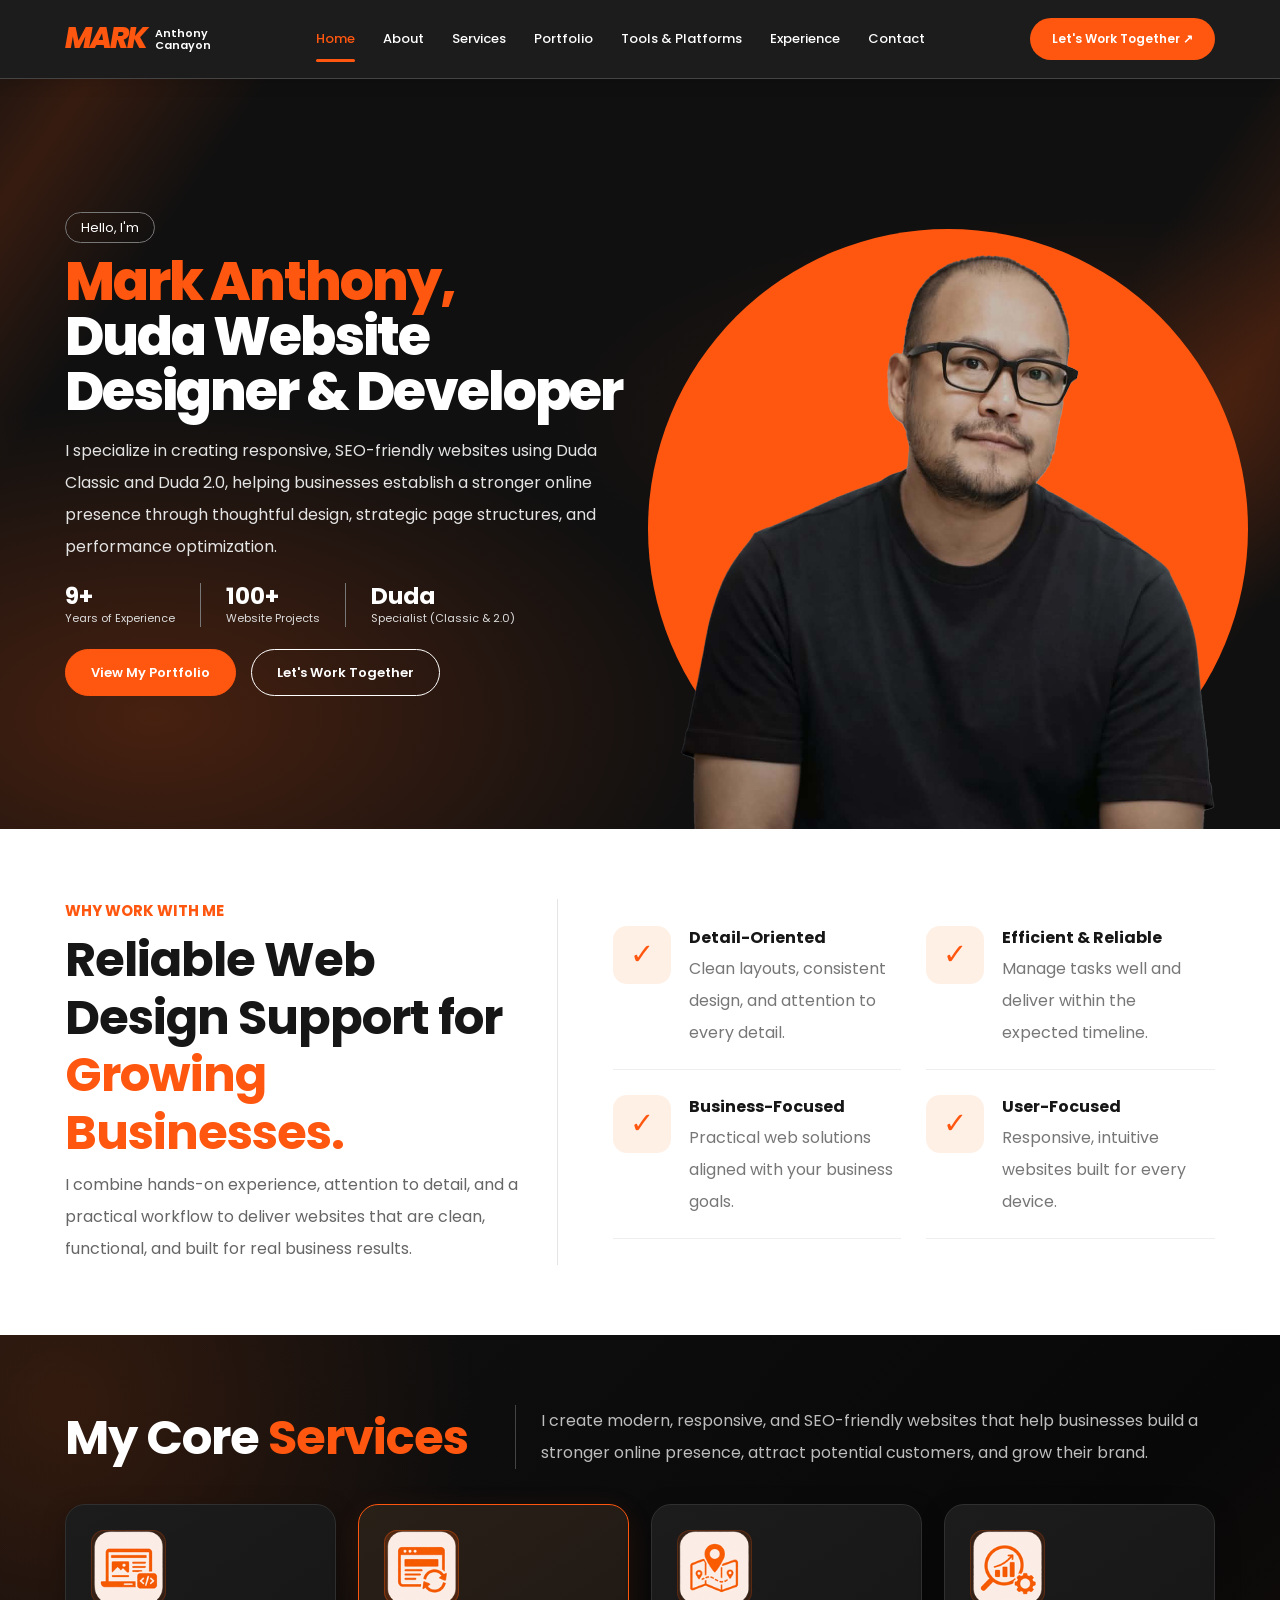
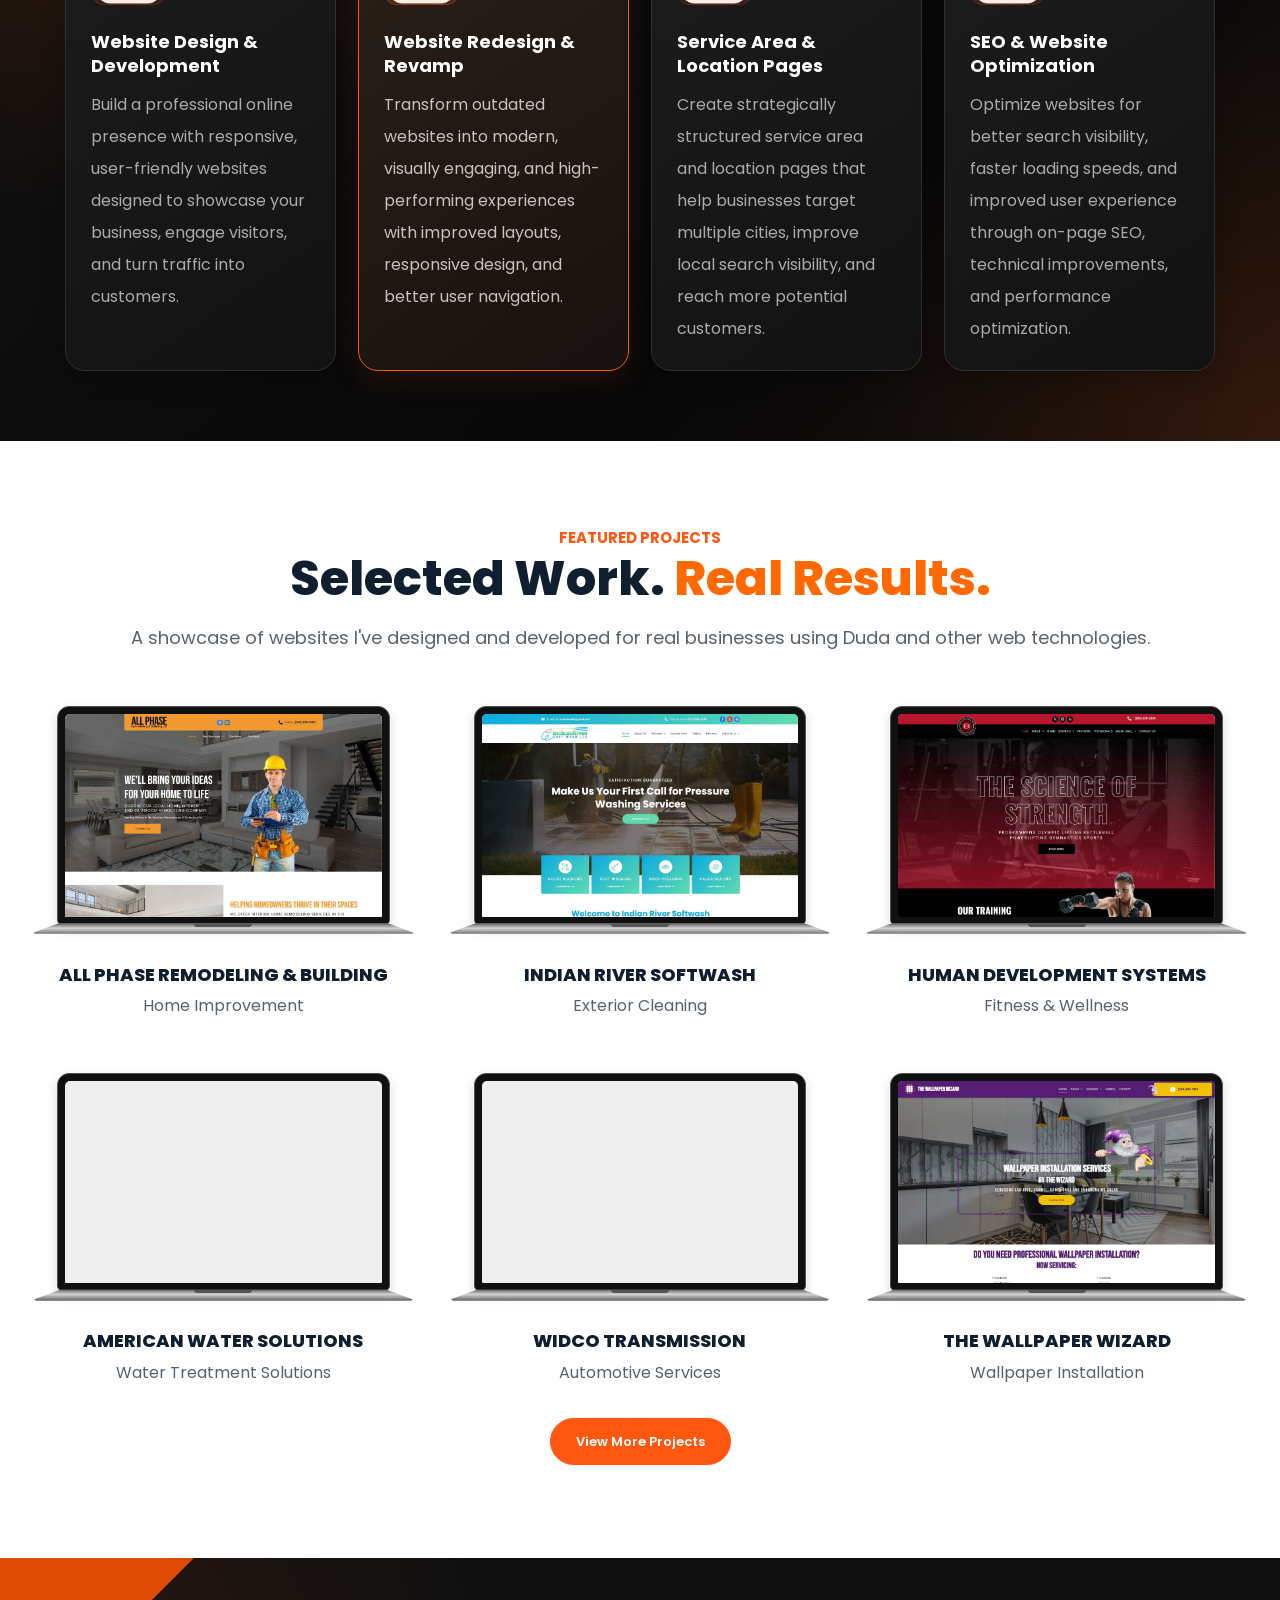
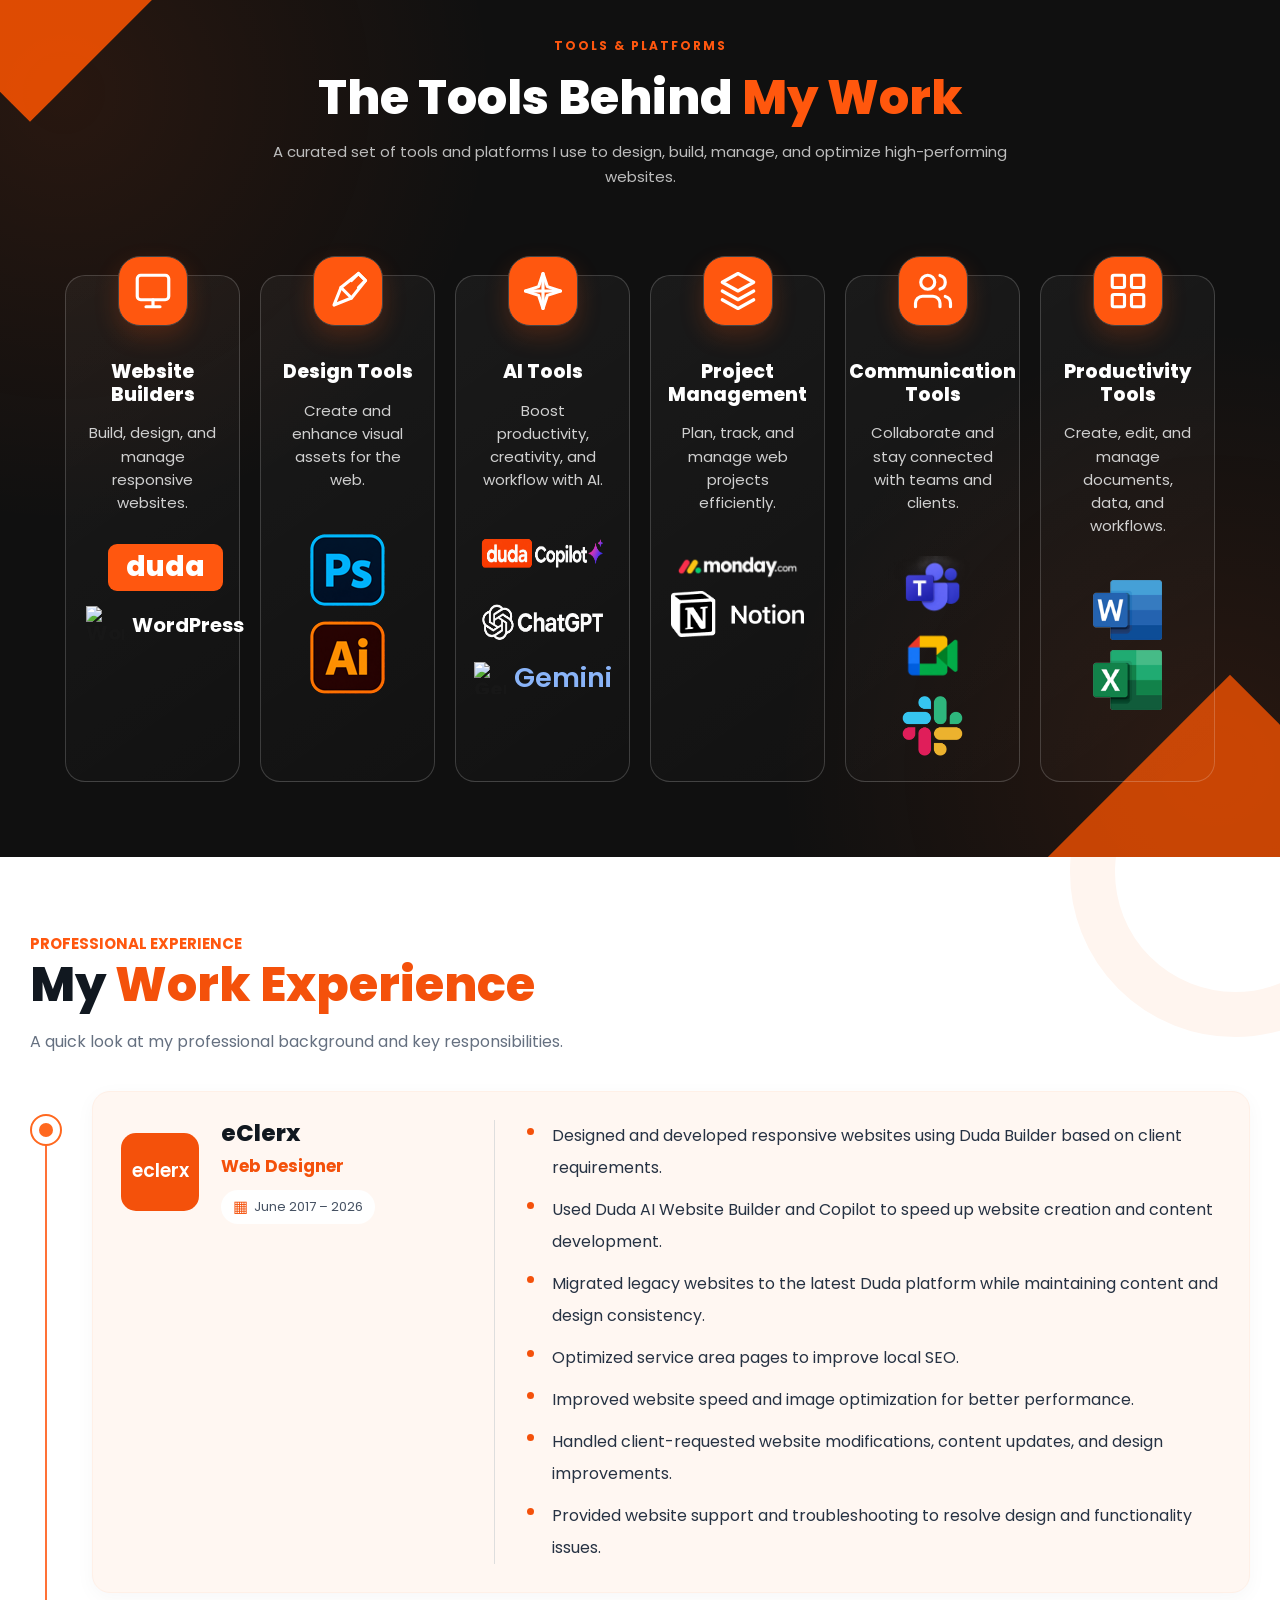
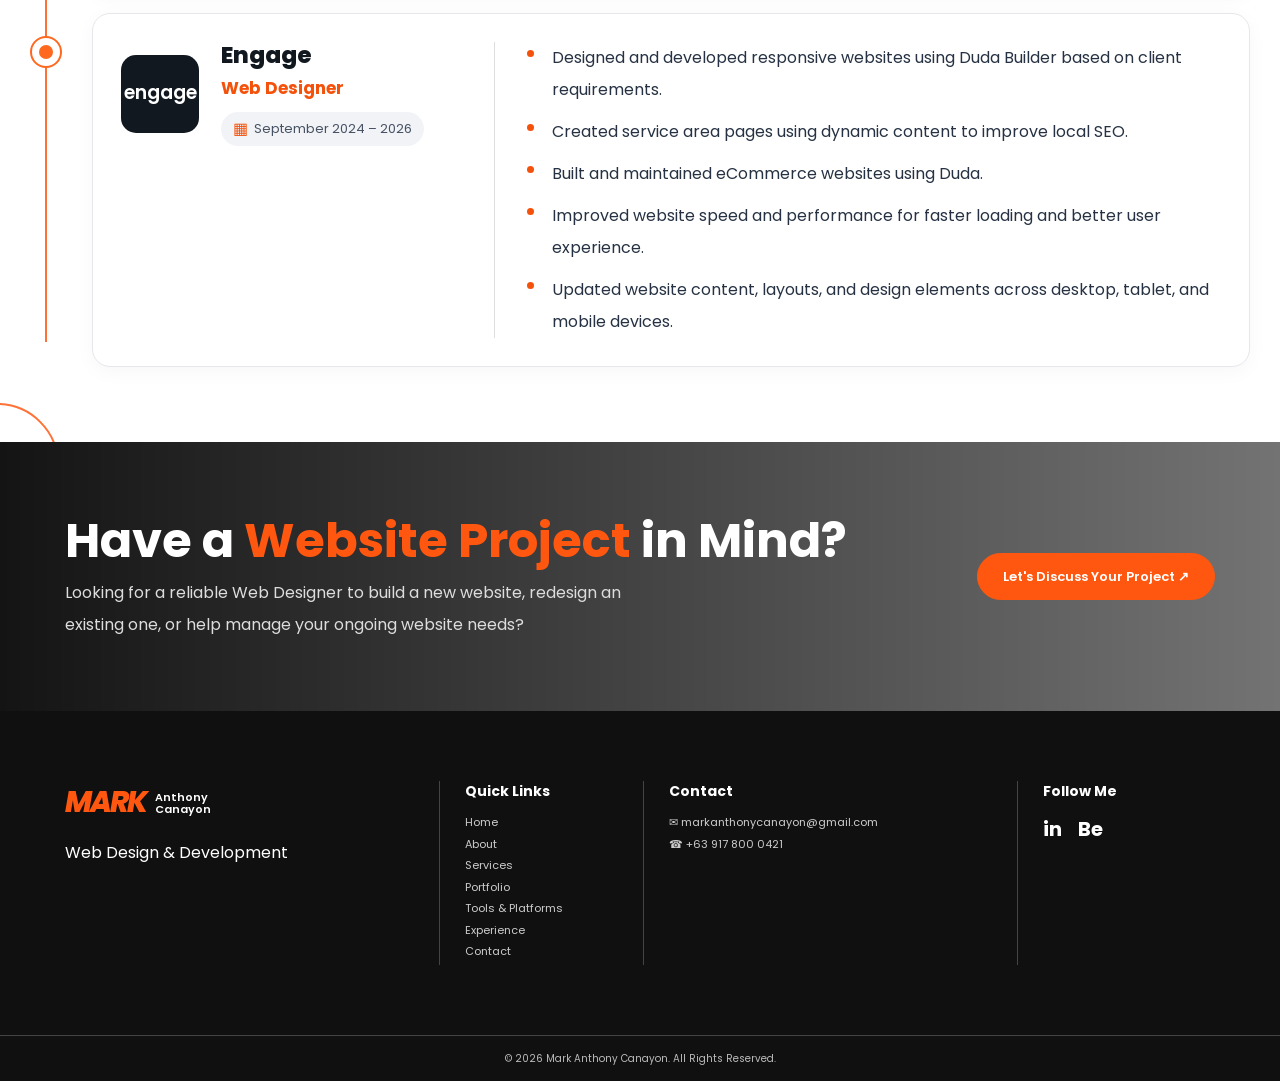
==== commit 03e9d9b1: "Add files via upload" ====
--- a/index.html
+++ b/index.html
@@ -1,1119 +1,825 @@
-
-<!DOCTYPE html>
-<html lang="en">
-<head>
-  <meta charset="UTF-8">
-  <meta name="viewport" content="width=device-width, initial-scale=1.0">
-
-  <title>Mark Anthony | Duda Website Designer</title>
-
-  <meta name="description" content="Professional Duda Website Designer specializing in responsive website design, website redesign, SEO and optimization.">
-
-  <link rel="preconnect" href="https://fonts.googleapis.com">
-  <link rel="preconnect" href="https://fonts.gstatic.com" crossorigin>
-
-  <link href="https://fonts.googleapis.com/css2?family=Poppins:wght@400;500;600;700;800&display=swap" rel="stylesheet">
-
-  <link rel="stylesheet" href="style.css">
-</head>
-
-<body>
-
-<!-- ================= HEADER ================= -->
-
-<header class="site-header">
-  <div class="header-inner">
-
-    <a href="https://markanthonycanayon.github.io/Portfolio/" class="logo">
-      <span>MARK</span>
-      <small>Anthony<br>Canayon</small>
-    </a>
-
-    <input type="checkbox" id="menu-toggle">
-
-    <label for="menu-toggle" class="menu-icon">
-      <span></span>
-      <span></span>
-      <span></span>
-    </label>
-
-    <nav class="main-nav">
-      <a href="#home" class="active">Home</a>
-      <a href="#about">About</a>
-      <a href="#services">Services</a>
-      <a href="#projects">Portfolio</a>
- 	<a href="#tools">Tools & Platforms</a>
-      <a href="#experience">Experience</a>
-      <a href="#contact">Contact</a>
-    </nav>
-
-    <a href="#contact" class="header-cta">
-      Let's Work Together ↗
-    </a>
-
-  </div>
-</header>
-
-
-<!-- ================= HERO ================= -->
-
-<section class="hero-section" id="home">
-
-  <div class="hero-inner">
-
-    <div class="hero-content">
-
-      <span class="hello-badge">Hello, I'm</span>
-
-      <h1>
-        <span>Mark Anthony,</span>
-        Duda Website <br>Designer
-        &amp; Developer
-      </h1>
-
-      <p class="hero-description">
-        I specialize in creating responsive, SEO-friendly websites
-        using Duda Classic and Duda 2.0, helping businesses establish
-        a stronger online presence through thoughtful design,
-        strategic page structures, and performance optimization.
-      </p>
-
-      <div class="hero-stats">
-
-        <div>
-          <strong>9+</strong>
-          <small>Years of Experience</small>
-        </div>
-
-        <div>
-          <strong>100+</strong>
-          <small>Website Projects</small>
-        </div>
-
-        <div>
-          <strong>Duda</strong>
-          <small>Specialist (Classic &amp; 2.0)</small>
-        </div>
-
-      </div>
-
-      <div class="hero-buttons">
-        <a href="#projects" class="btn-primary">
-          View My Portfolio
-        </a>
-
-        <a href="#contact" class="btn-outline">
-          Let's Work Together
-        </a>
-      </div>
-
-          </div>
-
-    <div class="hero-visual">
-
-      <div class="hero-circle"></div>
-
-      <img
-        src="assets/mark-portrait.png"
-        alt="Mark Anthony Canayon - Duda Website Designer"
-        class="hero-portrait"
-      >
-
-     
-     
-    </div>
-
-  </div>
-
-</section>
-
-
-
-<!-- ================= WHY WORK WITH ME ================= -->
-
-<section class="why-section" id="about">
-
-  <div class="section-inner why-inner">
-
-    <div class="why-intro">
-
-      <span class="eyebrow">WHY WORK WITH ME</span>
-
-      <h2>
-        Reliable Web Design Support for
-        <span>Growing Businesses.</span>
-      </h2>
-
-      <p>
-        I combine hands-on experience, attention to detail, and a
-        practical workflow to deliver websites that are clean,
-        functional, and built for real business results.
-      </p>
-
-    </div>
-
-    <div class="why-features">
-
-      <article class="feature-item">
-        <div class="feature-icon">✓</div>
-
-        <div>
-          <h3>Detail-Oriented</h3>
-          <p>Clean layouts, consistent design, and attention to every detail.</p>
-        </div>
-      </article>
-
-      <article class="feature-item">
-        <div class="feature-icon">✓</div>
-
-        <div>
-          <h3>Efficient &amp; Reliable</h3>
-          <p>Manage tasks well and deliver within the expected timeline.</p>
-        </div>
-      </article>
-
-      <article class="feature-item">
-        <div class="feature-icon">✓</div>
-
-        <div>
-          <h3>Business-Focused</h3>
-          <p>Practical web solutions aligned with your business goals.</p>
-        </div>
-      </article>
-
-      <article class="feature-item">
-        <div class="feature-icon">✓</div>
-
-        <div>
-          <h3>User-Focused</h3>
-          <p>Responsive, intuitive websites built for every device.</p>
-        </div>
-      </article>
-
-    </div>
-
-  </div>
-
-</section>
-
-
-<!-- ================= EXPERIENCE STATS ================= -->
-
-<section class="numbers-section">
-
-
-
-</section>
-
-
-
-
-
-
-<!-- ================= SERVICES ================= -->
-
-<section class="services-section light-section" id="services">
-
-  <div class="section-inner">
-
-    <div class="section-heading services-heading">
-
-      <h2>
-        My Core <span>Services</span>
-      </h2>
-
-      <p>
-        I create modern, responsive, and SEO-friendly websites that
-        help businesses build a stronger online presence, attract
-        potential customers, and grow their brand.
-      </p>
-
-    </div>
-
-<div class="services-grid">
-
-  <!-- 01. Website Design -->
-  <article class="service-card">
-
-    <div class="service-icon">
-      <img src="assets/Website-Design.png" alt="Website Design and Development">
-    </div>
-
- 
-
-    <h3>Website Design &amp;<br>Development</h3>
-
-    <p>
-      Build a professional online presence with responsive,
-      user-friendly websites designed to showcase your business,
-      engage visitors, and turn traffic into customers.
-    </p>
-
-  </article>
-
-
-  <!-- 02. Website Redesign -->
-  <article class="service-card featured">
-
-    <div class="service-icon">
-      <img src="assets/Website-Redesign.png" alt="Website Redesign">
-    </div>
-
-
-    <h3>Website Redesign &amp;<br>Revamp</h3>
-
-    <p>
-      Transform outdated websites into modern, visually engaging,
-      and high-performing experiences with improved layouts,
-      responsive design, and better user navigation.
-    </p>
-
-  </article>
-
-
-  <!-- 03. Service Area -->
-  <article class="service-card">
-
-    <div class="service-icon">
-      <img src="assets/Service-Area.png" alt="Service Area and Location Pages">
-    </div>
-
-
-    <h3>Service Area &amp;<br>Location Pages</h3>
-
-    <p>
-      Create strategically structured service area and location
-      pages that help businesses target multiple cities, improve
-      local search visibility, and reach more potential customers.
-    </p>
-
-  </article>
-
-
-  <!-- 04. SEO Optimization -->
-  <article class="service-card">
-
-    <div class="service-icon">
-      <img src="assets/SEO(20261111-020435).png" alt="SEO and Website Optimization">
-    </div>
-
-
-    <h3>SEO &amp; Website<br>Optimization</h3>
-
-    <p>
-      Optimize websites for better search visibility, faster
-      loading speeds, and improved user experience through
-      on-page SEO, technical improvements, and performance optimization.
-    </p>
-
-  </article>
-
-</div>
-
-
-     </div>
-
-</section>
-
-
-
-<!-- ================= PORTFOLIO ================= -->
-
-
-<section class="featured-projects" id="projects">
-  <div class="projects-container">
-
-    <div class="projects-heading">
-
-
-      <span class="eyebrow">FEATURED PROJECTS</span>
-
-      <h2>
-        Selected Work. <span>Real Results.</span>
-      </h2>
-
-      <p>
-        A showcase of websites I've designed and developed
-        for real businesses using Duda and other web technologies.
-      </p>
-
-    </div>
-
-    <!-- PROJECT GRID -->
-
-
-
-
-
-    <div class="projects-grid" id="projectsGrid"></div>
-
-
-
-<script>
-const projects = [
-  {
-    name: "All Phase Remodeling & Building",
-    category: "Home Improvement",
-    url: "https://www.allphaseremodelingandbuilding.com/",
-    image: "assets/All Phase Remodeling & Building LLC.jpg",
-    alt: "All Phase Remodeling and Building"
-  },
-  {
-    name: "Indian River Softwash",
-    category: "Exterior Cleaning",
-    url: "https://www.indianriversoftwash.com/",
-    image: "assets/Indian River Softwash.jpg",
-    alt: "Indian River Softwash"
-  },
-  {
-    name: "Human Development Systems",
-    category: "Fitness & Wellness",
-    url: "https://www.humandevelopmentsystems.com/",
-    image: "assets/Human Development Systems.jpg",
-    alt: "Human Development Systems"
-  },
-    {
-    name: "American Water Solutions",
-    category: "Water Treatment Solutions",
-    url: "https://www.americanwatersolutions.net/",
-    image: "assets/ADD-American-Water-Solutions.jpg",
-    alt: "American Water Solutions"
-  },
-     {
-    name: "Widco Transmission",
-    category: "Automotive Services",
-    url: "https://www.widcotransmission.com/",
-    image: "assets/ADD-Widco-Transmission.jpg",
-    alt: "Widco Transmission"
-  },
-    {
-    name: "The Wallpaper Wizard",
-    category: "Wallpaper Installation",
-    url: "https://www.thewallpaperwizard.com/",
-    image: "assets/The Wallpaper Wizard.jpg",
-    alt: "The Wallpaper Wizard"
-  },
-
-];
-
-const projectsGrid = document.getElementById("projectsGrid");
-
-projectsGrid.innerHTML = projects.map((project, index) => `
-  <article class="project-item">
-
-    <a
-      href="${project.url}"
-      class="laptop-link"
-      target="_blank"
-      rel="noopener noreferrer"
-      aria-label="View ${project.name} website"
-    >
-
-      <div class="laptop">
-
-        <div class="laptop-screen">
-          <div class="screen-content">
-            <img
-              src="${project.image}"
-              alt="${project.alt}"
-              loading="${index < 3 ? 'eager' : 'lazy'}"
-            >
-          </div>
-        </div>
-
-        <div class="laptop-base">
-          <span></span>
-        </div>
-
-      </div>
-
-    </a>
-
-    <div class="project-info">
-      <h3>${project.name}</h3>
-      <p>${project.category}</p>
-     
-    </div>
-
-  </article>
-`).join("");
-</script>
-
-<!-- VIEW MORE PROJECTS -->
-
-
-
-
-</div>
-
-
-<div class="projects-view-more">
-    <a href="project.html" class="btn-primary">View More Projects</a>
-</div>
-
-
-
-
-</section>
-
-
-
-
-
-
-
-<!-- =================  TOOLS & PLATFORMS ================= -->
-
-
-
-
-<section class="tools-section" id="tools">
-  <div class="tools-container">
-
-    <!-- Section Heading -->
-    <div class="tools-heading">
-      <span class="eyebrow">TOOLS &amp; PLATFORMS</span>
-
-      <h2>
-        The Tools Behind <span>My Work</span>
-      </h2>
-
-      <p>
-        A curated set of tools and platforms I use to design,
-        build, manage, and optimize high-performing websites.
-      </p>
-    </div>
-
-    <!-- Tools Grid -->
-    <div class="tools-grid">
-
-      <!-- Website Builders -->
-     
- <article class="tool-card">
-        <div class="tool-icon">
-          <svg viewBox="0 0 24 24" fill="none"
-            stroke="currentColor" stroke-width="1.8"
-            stroke-linecap="round" stroke-linejoin="round">
-            <rect x="3" y="3" width="18" height="14" rx="2"/>
-            <path d="M8 21h8M12 17v4"/>
-          </svg>
-        </div>
-
-        <h3>Website Builders</h3>
-      
-
-        <p>Build, design, and manage responsive websites.</p>
-
-         <div class="brand-list website-brands">
-                    <div class="brand duda-brand">
-                        <span>duda</span>
-                    </div>
-
-                    <div class="brand wordpress-brand">
-                        <img src="https://cdn.simpleicons.org/wordpress/21759B"
-                             alt="WordPress">
-                        <span>WordPress</span>
-                    </div>
-                </div>
-      </article>
-
-      <!-- Design Tools -->
-      <article class="tool-card">
-        <div class="tool-icon">
-          <svg viewBox="0 0 24 24" fill="none"
-            stroke="currentColor" stroke-width="1.8"
-            stroke-linecap="round" stroke-linejoin="round">
-            <path d="m14 6 4-4 4 4-4 4"/>
-            <path d="m4 20 4-10L18 2l4 4-8 10-10 4Z"/>
-            <path d="m8 10 6 6"/>
-          </svg>
-        </div>
-
-        <h3>Design Tools</h3>
-       
-
-        <p>Create and enhance visual assets for the web.</p>
-
-      <div class="brand-list design-brands">
-    <div class="adobe-tool photoshop">
-        <img src="assets/Photoshop.png"
-             alt="Adobe Photoshop">
-      
-    </div>
-
-    <div class="adobe-tool illustrator">
-        <img src="assets/Illustrator.png"
-             alt="Adobe Illustrator">
-        
-    </div>
-</div>
-      </article>
-
-      <!-- AI Tools -->
-      <article class="tool-card">
-        <div class="tool-icon">
-          <svg viewBox="0 0 24 24" fill="none"
-            stroke="currentColor" stroke-width="1.8"
-            stroke-linecap="round" stroke-linejoin="round">
-            <path d="M12 2v20M2 12h20"/>
-            <path d="m12 2 2.5 7.5L22 12l-7.5 2.5L12 22l-2.5-7.5L2 12l7.5-2.5L12 2Z"/>
-          </svg>
-        </div>
-
-        <h3>AI Tools</h3>
-     
-
-        <p>Boost productivity, creativity, and workflow with AI.</p>
-
-         <div class="brand-list ai-brands">
-                    <div class="brand duda-copilot">
-                        <img src="assets/Duda Copilot Sparkle Logo.png"
-                             alt="ChatGPT">
-                    </div>
-
-                    <div class="brand chatgpt-brand">
-                        <img src="assets/ChatGPT.png"
-                             alt="ChatGPT">
-                       
-                    </div>
-
-                    <div class="brand gemini-brand">
-                        <img src="https://cdn.simpleicons.org/googlegemini/8AB4F8"
-                             alt="Gemini">
-                        <span>Gemini</span>
-                    </div>
-                </div>
-      </article>
-
-      <!-- Project Management -->
-      <article class="tool-card">
-        <div class="tool-icon">
-          <svg viewBox="0 0 24 24" fill="none"
-            stroke="currentColor" stroke-width="1.8"
-            stroke-linecap="round" stroke-linejoin="round">
-            <path d="m12 2 9 5-9 5-9-5 9-5Z"/>
-            <path d="m3 12 9 5 9-5M3 17l9 5 9-5"/>
-          </svg>
-        </div>
-
-        <h3>Project Management</h3>
-  
-
-        <p>Plan, track, and manage web projects efficiently.</p>
-
-       <div class="brand-list single-brand">
-                    <div class="brand monday-brand">
-                        <img src="assets/monday.png"
-                             alt="monday.com">
-                      
-                    </div>
-                </div>
-
-<div class="brand-list single-brand">
-    <div class="brand notion-brand">
-        <img src="assets/Notion.png" alt="Notion">
-    
-    </div>
-</div>
-
-
-
-
-
-
-      </article>
-
-
-
-
-
-
-
-<!-- Communication Tools -->
-<article class="tool-card">
-    <div class="tool-icon">
-        <svg viewBox="0 0 24 24" fill="none"
-            stroke="currentColor" stroke-width="1.8"
-            stroke-linecap="round" stroke-linejoin="round">
-            <path d="M16 21v-2a4 4 0 0 0-4-4H6a4 4 0 0 0-4 4v2"/>
-            <circle cx="9" cy="7" r="4"/>
-            <path d="M22 21v-2a4 4 0 0 0-3-3.87M16 3.13a4 4 0 0 1 0 7.75"/>
-        </svg>
-    </div>
-
-    <h3>Communication Tools</h3>
-
-    <p>Collaborate and stay connected with teams and clients.</p>
-
-    <div class="brand-list communication-brands">
-
-        <div class="brand brand-item">
-            <img src="assets/Microsoft Teams Purple Icon.png" alt="Microsoft Teams">
-   
-        </div>
-
-        <div class="brand brand-item">
-            <img src="assets/Google Meet Icon on Black.png" alt="Google Meet">
-         
-        </div>
-
-        <div class="brand brand-item">
-            <img src="assets/Slack.png" alt="Slack">
-        
-        </div>
-
-    </div>
-</article>
-
-
-<!-- Productivity Tools -->
-
-<article class="tool-card">
-    <div class="tool-icon">
-        <svg viewBox="0 0 24 24" fill="none"
-            stroke="currentColor" stroke-width="1.8"
-            stroke-linecap="round" stroke-linejoin="round">
-            <rect x="3" y="3" width="7" height="7" rx="1"/>
-            <rect x="14" y="3" width="7" height="7" rx="1"/>
-            <rect x="3" y="14" width="7" height="7" rx="1"/>
-            <rect x="14" y="14" width="7" height="7" rx="1"/>
-        </svg>
-    </div>
-
-    <h3>Productivity Tools</h3>
-
-    <p>Create, edit, and manage documents, data, and workflows.</p>
-
-    <div class="brand-list productivity-brands">
-
-        <div class="brand brand-item">
-            <img src="assets/Microsoft-Word.png" alt="Microsoft Word">
-           
-        </div>
-
-        <div class="brand brand-item">
-            <img src="assets/Microsoft-Excel.png" alt="Microsoft Excel">
-         
-        </div>
-
-    </div>
-</article>
-
-
-
-    </div>
-  </div>
-</section>
-
-
-
-
-
-
-
-
-
-
-<!-- ================= WORK EXPERIENCE ================= -->
-
-
-<section class="experience-section" id="experience">
-  <div class="experience-container">
-
-    <!-- Section Heading -->
-    <div class="experience-heading">
-      <span class="eyebrow">PROFESSIONAL EXPERIENCE</span>
-      <h2>My <span>Work Experience</span></h2>
-      
-      <p>A quick look at my professional background and key responsibilities.</p>
-    </div>
-
-    <!-- Experience Timeline -->
-    <div class="experience-timeline">
-
-      <!-- eClerx -->
-      <article class="experience-item">
-        <div class="timeline-marker">
-          <span></span>
-        </div>
-
-        <div class="experience-card eclerx-card">
-
-          <div class="experience-info">
-            <div class="company-header">
-              <div class="company-logo eclerx-logo">eclerx</div>
-
-              <div class="company-details">
-                <h3>eClerx</h3>
-                <h4>Web Designer</h4>
-                <span class="experience-date">
-                  <span class="calendar-icon">▦</span>
-                  June 2017 – 2026
-                </span>
-              </div>
-            </div>
-
-           
-          </div>
-
-          <div class="experience-responsibilities">
-            <ul>
-              <li>Designed and developed responsive websites using Duda Builder based on client requirements.</li>
-              <li>Used Duda AI Website Builder and Copilot to speed up website creation and content development.</li>
-              <li>Migrated legacy websites to the latest Duda platform while maintaining content and design consistency.</li>
-              <li>Optimized service area pages to improve local SEO.</li>
-              <li>Improved website speed and image optimization for better performance.</li>
-              <li>Handled client-requested website modifications, content updates, and design improvements.</li>
-              <li>Provided website support and troubleshooting to resolve design and functionality issues.</li>
-            </ul>
-          </div>
-
-        </div>
-      </article>
-
-      <!-- Engage -->
-      <article class="experience-item">
-        <div class="timeline-marker">
-          <span></span>
-        </div>
-
-        <div class="experience-card engage-card">
-
-          <div class="experience-info">
-            <div class="company-header">
-              <div class="company-logo engage-logo">engage</div>
-
-              <div class="company-details">
-                <h3>Engage</h3>
-                <h4>Web Designer</h4>
-                <span class="experience-date">
-                  <span class="calendar-icon">▦</span>
-                  September 2024 – 2026
-                </span>
-              </div>
-            </div>
-
-        
-          </div>
-
-          <div class="experience-responsibilities">
-            <ul>
-              <li>Designed and developed responsive websites using Duda Builder based on client requirements.</li>
-              <li>Created service area pages using dynamic content to improve local SEO.</li>
-              <li>Built and maintained eCommerce websites using Duda.</li>
-              <li>Improved website speed and performance for faster loading and better user experience.</li>
-              <li>Updated website content, layouts, and design elements across desktop, tablet, and mobile devices.</li>
-            </ul>
-          </div>
-
-        </div>
-      </article>
-
-    </div>
-  </div>
-</section>
-
-
-
-
-
-
-
-<!-- ================= CONTACT CTA ================= -->
-
-<section class="contact-banner" id="contact">
-
-  <div class="section-inner contact-inner">
-
-    <div>
-      <h2>
-        Have a <span>Website Project</span> in Mind?
-      </h2>
-
-      <p>
-        Looking for a reliable Web Designer to build a new website,
-        redesign an existing one, or help manage your ongoing website needs?
-      </p>
-    </div>
-
-    <a href="mailto:markanthonycanayon@gmail.com" class="btn-primary">
-      Let's Discuss Your Project ↗
-    </a>
-
-  </div>
-
-</section>
-
-
-<!-- ================= FOOTER ================= -->
-
-<footer class="site-footer">
-
-  <div class="section-inner footer-inner">
-
-    <div class="footer-brand">
-
-      <a href="#home" class="logo">
-        <span>MARK</span>
-        <small>Anthony<br>Canayon</small>
-      </a>
-
-      <p>Web Design &amp; Development</p>
-
-    </div>
-
-    <div class="footer-links">
-
-      <h3>Quick Links</h3>
-
-      <a href="#home">Home</a>
-      <a href="#about">About</a>
-      <a href="#services">Services</a>
-      <a href="#projects">Portfolio</a>
-  <a href="#tools">Tools & Platforms</a>
-      <a href="#experience">Experience</a>
-      <a href="#contact">Contact</a>
-
-    </div>
-
-    <div class="footer-contact">
-
-      <h3>Contact</h3>
-
-      <a href="mailto:markanthonycanayon@gmail.com">
-        ✉ markanthonycanayon@gmail.com
-      </a>
-
-      <a href="tel:+639178004421">
-        ☎ +63 917 800 0421
-      </a>
-
-    </div>
-
-    <div class="footer-social">
-
-      <h3>Follow Me</h3>
-
-      <a href="#">in</a>
-      <a href="#">Be</a>
-
-    </div>
-
-  </div>
-
-  <div class="footer-bottom">
-    © 2026 Mark Anthony Canayon. All Rights Reserved.
-  </div>
-
-</footer>
-
-<script>
-  document.addEventListener('DOMContentLoaded', () => {
-    const reduceMotion = window.matchMedia('(prefers-reduced-motion: reduce)').matches;
-    const revealItems = document.querySelectorAll(
-      '.section-heading, .projects-header, .why-intro, .service-card, .feature-item, .project-card, .experience-card, .contact-inner, .footer-inner'
-    );
-
-    revealItems.forEach((item, index) => {
-      item.classList.add('reveal-on-scroll');
-      item.style.setProperty('--reveal-delay', `${Math.min(index % 6, 5) * 70}ms`);
-    });
-
-    if (reduceMotion) {
-      revealItems.forEach(item => item.classList.add('is-visible'));
-    } else {
-      const revealObserver = new IntersectionObserver((entries, observer) => {
-        entries.forEach(entry => {
-          if (!entry.isIntersecting) return;
-          entry.target.classList.add('is-visible');
-          observer.unobserve(entry.target);
-        });
-      }, { threshold: 0.12, rootMargin: '0px 0px -40px' });
-
-      revealItems.forEach(item => revealObserver.observe(item));
-    }
-
- 
-/* =========================================
-   ACTIVE NAVIGATION ON SCROLL
-========================================= */
-
-const navLinks = document.querySelectorAll('.main-nav a[href^="#"]');
-
-const sections = [...navLinks]
-  .map(link => {
-    const target = link.getAttribute('href');
-    return document.querySelector(target);
-  })
-  .filter(Boolean);
-
-const navObserver = new IntersectionObserver(entries => {
-
-  const visibleSections = entries
-    .filter(entry => entry.isIntersecting)
-    .sort((a, b) => b.intersectionRatio - a.intersectionRatio);
-
-  if (!visibleSections.length) return;
-
-  const activeSection = visibleSections[0].target.id;
-
-  navLinks.forEach(link => {
-    const isActive = link.getAttribute('href') === `#${activeSection}`;
-
-    link.classList.toggle('active', isActive);
-  });
-
-}, {
-  threshold: [0.1, 0.25, 0.35, 0.5],
-  rootMargin: '-80px 0px -45% 0px'
-});
-
-sections.forEach(section => navObserver.observe(section));
-
-
-    document.querySelectorAll('.btn-primary, .btn-outline, .header-cta, .projects-button').forEach(button => {
-      button.addEventListener('pointerdown', () => button.classList.add('is-pressed'));
-      ['pointerup', 'pointerleave', 'pointercancel'].forEach(event => {
-        button.addEventListener(event, () => button.classList.remove('is-pressed'));
-      });
-    });
-  });
-</script>
-
-
-
-<script>
-document.addEventListener("DOMContentLoaded", function () {
-
-    const projectCards = document.querySelectorAll(".project-card");
-    const viewMoreBtn = document.getElementById("viewMoreProjects");
-    const buttonContainer = document.querySelector(".projects-load-more");
-
-    const initialProjects = 6;
-    const projectsPerClick = 6;
-
-    let visibleProjects = initialProjects;
-
-    function updateProjects() {
-
-        projectCards.forEach((card, index) => {
-            card.classList.toggle("show-project", index < visibleProjects);
-        });
-
-        if (visibleProjects >= projectCards.length) {
-            buttonContainer.classList.add("hidden");
-        } else {
-            buttonContainer.classList.remove("hidden");
-        }
-    }
-
-    viewMoreBtn.addEventListener("click", function () {
-
-        visibleProjects += projectsPerClick;
-
-        updateProjects();
-
-        if (visibleProjects >= projectCards.length) {
-            buttonContainer.classList.add("hidden");
-        }
-    });
-
-    updateProjects();
-
-});
-
-</script>
-
-
-
-
-<script>
-// AUTOMATIC WEBSITE SCREENSHOT SCROLL
-
-function initializeWebsiteScroll() {
-
-  const laptops = document.querySelectorAll(".laptop-link");
-
-  laptops.forEach(laptop => {
-
-    const viewport = laptop.querySelector(".screen-content");
-    const image = viewport.querySelector("img");
-
-    function calculateScroll() {
-
-      if (!image.complete || !image.naturalWidth) return;
-
-      // Calculate the full screenshot height
-      const imageHeight = image.getBoundingClientRect().height;
-
-      // Calculate visible laptop screen height
-      const viewportHeight = viewport.clientHeight;
-
-      // Calculate available scrolling distance
-      const scrollDistance = Math.max(
-        0,
-        imageHeight - viewportHeight
-      );
-
-      // Set scrolling distance
-      image.style.setProperty(
-        "--scroll-distance",
-        `-${scrollDistance}px`
-      );
-
-      // Adjust animation speed based on screenshot length
-      const duration = Math.max(3, scrollDistance / 100);
-
-      image.style.setProperty(
-        "--scroll-duration",
-        `${duration}s`
-      );
-    }
-
-    if (image.complete) {
-      requestAnimationFrame(calculateScroll);
-    } else {
-      image.addEventListener("load", calculateScroll, {
-        once: true
-      });
-    }
-
-    // Recalculate when laptop dimensions change
-    if ("ResizeObserver" in window) {
-      const observer = new ResizeObserver(calculateScroll);
-      observer.observe(viewport);
-      observer.observe(image);
-    }
-
-  });
-
-}
-
-// Initialize after project cards are generated
-initializeWebsiteScroll();
-
-
-</script>
-
-
-
-
-
-
-
-
-
-
-
-
-
-
-
-
-
-
-
-
-
-</body>
-</html>
+
+<!DOCTYPE html>
+<html lang="en">
+<head>
+  <meta charset="UTF-8">
+  <meta name="viewport" content="width=device-width, initial-scale=1.0">
+  <meta name="theme-color" content="#101010">
+  <meta name="color-scheme" content="light">
+
+  <title>Mark Anthony | Duda Website Designer</title>
+
+  <meta name="description" content="Professional Duda Website Designer specializing in responsive website design, website redesign, SEO and optimization.">
+
+  <link rel="preconnect" href="https://fonts.googleapis.com">
+  <link rel="preconnect" href="https://fonts.gstatic.com" crossorigin>
+
+  <link href="https://fonts.googleapis.com/css2?family=Poppins:wght@400;500;600;700;800&display=swap" rel="stylesheet">
+
+  <link rel="stylesheet" href="style.css">
+</head>
+
+<body data-page="home">
+<a class="skip-link" href="#main-content">Skip to content</a>
+
+<!-- ================= HEADER ================= -->
+
+<header class="site-header">
+  <div class="header-inner">
+
+    <a href="https://markanthonycanayon.github.io/Portfolio/" class="logo">
+      <span>MARK</span>
+      <small>Anthony<br>Canayon</small>
+    </a>
+
+    <button class="menu-icon" type="button" aria-label="Open navigation menu" aria-expanded="false" aria-controls="main-navigation">
+      <span aria-hidden="true"></span>
+      <span aria-hidden="true"></span>
+      <span aria-hidden="true"></span>
+    </button>
+
+    <nav class="main-nav" id="main-navigation">
+      <a href="#home" class="active">Home</a>
+      <a href="#about">About</a>
+      <a href="#services">Services</a>
+      <a href="#projects">Portfolio</a>
+ 	<a href="#tools">Tools & Platforms</a>
+      <a href="#experience">Experience</a>
+      <a href="#contact">Contact</a>
+    </nav>
+
+    <a href="#contact" class="header-cta">
+      Let's Work Together ↗
+    </a>
+
+  </div>
+</header>
+
+
+<main id="main-content">
+<!-- ================= HERO ================= -->
+
+<section class="hero-section" id="home">
+
+  <div class="hero-inner">
+
+    <div class="hero-content">
+
+      <span class="hello-badge">Hello, I'm</span>
+
+      <h1>
+        <span>Mark Anthony,</span>
+        Duda Website <br>Designer
+        &amp; Developer
+      </h1>
+
+      <p class="hero-description">
+        I specialize in creating responsive, SEO-friendly websites
+        using Duda Classic and Duda 2.0, helping businesses establish
+        a stronger online presence through thoughtful design,
+        strategic page structures, and performance optimization.
+      </p>
+
+      <div class="hero-stats">
+
+        <div>
+          <strong>9+</strong>
+          <small>Years of Experience</small>
+        </div>
+
+        <div>
+          <strong>100+</strong>
+          <small>Website Projects</small>
+        </div>
+
+        <div>
+          <strong>Duda</strong>
+          <small>Specialist (Classic &amp; 2.0)</small>
+        </div>
+
+      </div>
+
+      <div class="hero-buttons">
+        <a href="#projects" class="btn-primary">
+          View My Portfolio
+        </a>
+
+        <a href="#contact" class="btn-outline">
+          Let's Work Together
+        </a>
+      </div>
+
+          </div>
+
+    <div class="hero-visual">
+
+      <div class="hero-circle"></div>
+
+      <img
+        src="assets/mark-portrait.png"
+        alt="Mark Anthony Canayon - Duda Website Designer"
+        class="hero-portrait"
+      >
+
+     
+     
+    </div>
+
+  </div>
+
+</section>
+
+
+
+<!-- ================= WHY WORK WITH ME ================= -->
+
+<section class="why-section" id="about">
+
+  <div class="section-inner why-inner">
+
+    <div class="why-intro">
+
+      <span class="eyebrow">WHY WORK WITH ME</span>
+
+      <h2>
+        Reliable Web Design Support for
+        <span>Growing Businesses.</span>
+      </h2>
+
+      <p>
+        I combine hands-on experience, attention to detail, and a
+        practical workflow to deliver websites that are clean,
+        functional, and built for real business results.
+      </p>
+
+    </div>
+
+    <div class="why-features">
+
+      <article class="feature-item">
+        <div class="feature-icon">✓</div>
+
+        <div>
+          <h3>Detail-Oriented</h3>
+          <p>Clean layouts, consistent design, and attention to every detail.</p>
+        </div>
+      </article>
+
+      <article class="feature-item">
+        <div class="feature-icon">✓</div>
+
+        <div>
+          <h3>Efficient &amp; Reliable</h3>
+          <p>Manage tasks well and deliver within the expected timeline.</p>
+        </div>
+      </article>
+
+      <article class="feature-item">
+        <div class="feature-icon">✓</div>
+
+        <div>
+          <h3>Business-Focused</h3>
+          <p>Practical web solutions aligned with your business goals.</p>
+        </div>
+      </article>
+
+      <article class="feature-item">
+        <div class="feature-icon">✓</div>
+
+        <div>
+          <h3>User-Focused</h3>
+          <p>Responsive, intuitive websites built for every device.</p>
+        </div>
+      </article>
+
+    </div>
+
+  </div>
+
+</section>
+
+
+<!-- ================= EXPERIENCE STATS ================= -->
+
+<section class="numbers-section">
+
+
+
+</section>
+
+
+
+
+
+
+<!-- ================= SERVICES ================= -->
+
+<section class="services-section light-section" id="services">
+
+  <div class="section-inner">
+
+    <div class="section-heading services-heading">
+
+      <h2>
+        My Core <span>Services</span>
+      </h2>
+
+      <p>
+        I create modern, responsive, and SEO-friendly websites that
+        help businesses build a stronger online presence, attract
+        potential customers, and grow their brand.
+      </p>
+
+    </div>
+
+<div class="services-grid">
+
+  <!-- 01. Website Design -->
+  <article class="service-card">
+
+    <div class="service-icon">
+      <img src="assets/Website-Design.png" alt="Website Design and Development">
+    </div>
+
+ 
+
+    <h3>Website Design &amp;<br>Development</h3>
+
+    <p>
+      Build a professional online presence with responsive,
+      user-friendly websites designed to showcase your business,
+      engage visitors, and turn traffic into customers.
+    </p>
+
+  </article>
+
+
+  <!-- 02. Website Redesign -->
+  <article class="service-card featured">
+
+    <div class="service-icon">
+      <img src="assets/Website-Redesign.png" alt="Website Redesign">
+    </div>
+
+
+    <h3>Website Redesign &amp;<br>Revamp</h3>
+
+    <p>
+      Transform outdated websites into modern, visually engaging,
+      and high-performing experiences with improved layouts,
+      responsive design, and better user navigation.
+    </p>
+
+  </article>
+
+
+  <!-- 03. Service Area -->
+  <article class="service-card">
+
+    <div class="service-icon">
+      <img src="assets/Service-Area.png" alt="Service Area and Location Pages">
+    </div>
+
+
+    <h3>Service Area &amp;<br>Location Pages</h3>
+
+    <p>
+      Create strategically structured service area and location
+      pages that help businesses target multiple cities, improve
+      local search visibility, and reach more potential customers.
+    </p>
+
+  </article>
+
+
+  <!-- 04. SEO Optimization -->
+  <article class="service-card">
+
+    <div class="service-icon">
+      <img src="assets/SEO(20261111-020435).png" alt="SEO and Website Optimization">
+    </div>
+
+
+    <h3>SEO &amp; Website<br>Optimization</h3>
+
+    <p>
+      Optimize websites for better search visibility, faster
+      loading speeds, and improved user experience through
+      on-page SEO, technical improvements, and performance optimization.
+    </p>
+
+  </article>
+
+</div>
+
+
+     </div>
+
+</section>
+
+
+
+<!-- ================= PORTFOLIO ================= -->
+
+
+<section class="featured-projects" id="projects">
+  <div class="projects-container">
+
+    <div class="projects-heading">
+
+
+      <span class="eyebrow">FEATURED PROJECTS</span>
+
+      <h2>
+        Selected Work. <span>Real Results.</span>
+      </h2>
+
+      <p>
+        A showcase of websites I've designed and developed
+        for real businesses using Duda and other web technologies.
+      </p>
+
+    </div>
+
+    <!-- PROJECT GRID -->
+
+
+
+
+
+    <div class="projects-grid" id="projectsGrid"></div>
+<!-- VIEW MORE PROJECTS -->
+
+
+
+
+</div>
+
+
+<div class="projects-view-more">
+    <a href="project.html" class="btn-primary">View More Projects</a>
+</div>
+
+
+
+
+</section>
+
+
+
+
+
+
+
+<!-- =================  TOOLS & PLATFORMS ================= -->
+
+
+
+
+<section class="tools-section" id="tools">
+  <div class="tools-container">
+
+    <!-- Section Heading -->
+    <div class="tools-heading">
+      <span class="eyebrow">TOOLS &amp; PLATFORMS</span>
+
+      <h2>
+        The Tools Behind <span>My Work</span>
+      </h2>
+
+      <p>
+        A curated set of tools and platforms I use to design,
+        build, manage, and optimize high-performing websites.
+      </p>
+    </div>
+
+    <!-- Tools Grid -->
+    <div class="tools-grid">
+
+      <!-- Website Builders -->
+     
+ <article class="tool-card">
+        <div class="tool-icon">
+          <svg viewBox="0 0 24 24" fill="none"
+            stroke="currentColor" stroke-width="1.8"
+            stroke-linecap="round" stroke-linejoin="round">
+            <rect x="3" y="3" width="18" height="14" rx="2"/>
+            <path d="M8 21h8M12 17v4"/>
+          </svg>
+        </div>
+
+        <h3>Website Builders</h3>
+      
+
+        <p>Build, design, and manage responsive websites.</p>
+
+         <div class="brand-list website-brands">
+                    <div class="brand duda-brand">
+                        <span>duda</span>
+                    </div>
+
+                    <div class="brand wordpress-brand">
+                        <img src="https://cdn.simpleicons.org/wordpress/21759B"
+                             alt="WordPress">
+                        <span>WordPress</span>
+                    </div>
+                </div>
+      </article>
+
+      <!-- Design Tools -->
+      <article class="tool-card">
+        <div class="tool-icon">
+          <svg viewBox="0 0 24 24" fill="none"
+            stroke="currentColor" stroke-width="1.8"
+            stroke-linecap="round" stroke-linejoin="round">
+            <path d="m14 6 4-4 4 4-4 4"/>
+            <path d="m4 20 4-10L18 2l4 4-8 10-10 4Z"/>
+            <path d="m8 10 6 6"/>
+          </svg>
+        </div>
+
+        <h3>Design Tools</h3>
+       
+
+        <p>Create and enhance visual assets for the web.</p>
+
+      <div class="brand-list design-brands">
+    <div class="adobe-tool photoshop">
+        <img src="assets/Photoshop.png"
+             alt="Adobe Photoshop">
+      
+    </div>
+
+    <div class="adobe-tool illustrator">
+        <img src="assets/Illustrator.png"
+             alt="Adobe Illustrator">
+        
+    </div>
+</div>
+      </article>
+
+      <!-- AI Tools -->
+      <article class="tool-card">
+        <div class="tool-icon">
+          <svg viewBox="0 0 24 24" fill="none"
+            stroke="currentColor" stroke-width="1.8"
+            stroke-linecap="round" stroke-linejoin="round">
+            <path d="M12 2v20M2 12h20"/>
+            <path d="m12 2 2.5 7.5L22 12l-7.5 2.5L12 22l-2.5-7.5L2 12l7.5-2.5L12 2Z"/>
+          </svg>
+        </div>
+
+        <h3>AI Tools</h3>
+     
+
+        <p>Boost productivity, creativity, and workflow with AI.</p>
+
+         <div class="brand-list ai-brands">
+                    <div class="brand duda-copilot">
+                        <img src="assets/Duda Copilot Sparkle Logo.png"
+                             alt="ChatGPT">
+                    </div>
+
+                    <div class="brand chatgpt-brand">
+                        <img src="assets/ChatGPT.png"
+                             alt="ChatGPT">
+                       
+                    </div>
+
+                    <div class="brand gemini-brand">
+                        <img src="https://cdn.simpleicons.org/googlegemini/8AB4F8"
+                             alt="Gemini">
+                        <span>Gemini</span>
+                    </div>
+                </div>
+      </article>
+
+      <!-- Project Management -->
+      <article class="tool-card">
+        <div class="tool-icon">
+          <svg viewBox="0 0 24 24" fill="none"
+            stroke="currentColor" stroke-width="1.8"
+            stroke-linecap="round" stroke-linejoin="round">
+            <path d="m12 2 9 5-9 5-9-5 9-5Z"/>
+            <path d="m3 12 9 5 9-5M3 17l9 5 9-5"/>
+          </svg>
+        </div>
+
+        <h3>Project Management</h3>
+  
+
+        <p>Plan, track, and manage web projects efficiently.</p>
+
+       <div class="brand-list single-brand">
+                    <div class="brand monday-brand">
+                        <img src="assets/monday.png"
+                             alt="monday.com">
+                      
+                    </div>
+                </div>
+
+<div class="brand-list single-brand">
+    <div class="brand notion-brand">
+        <img src="assets/Notion.png" alt="Notion">
+    
+    </div>
+</div>
+
+
+
+
+
+
+      </article>
+
+
+
+
+
+
+
+<!-- Communication Tools -->
+<article class="tool-card">
+    <div class="tool-icon">
+        <svg viewBox="0 0 24 24" fill="none"
+            stroke="currentColor" stroke-width="1.8"
+            stroke-linecap="round" stroke-linejoin="round">
+            <path d="M16 21v-2a4 4 0 0 0-4-4H6a4 4 0 0 0-4 4v2"/>
+            <circle cx="9" cy="7" r="4"/>
+            <path d="M22 21v-2a4 4 0 0 0-3-3.87M16 3.13a4 4 0 0 1 0 7.75"/>
+        </svg>
+    </div>
+
+    <h3>Communication Tools</h3>
+
+    <p>Collaborate and stay connected with teams and clients.</p>
+
+    <div class="brand-list communication-brands">
+
+        <div class="brand brand-item">
+            <img src="assets/Microsoft Teams Purple Icon.png" alt="Microsoft Teams">
+   
+        </div>
+
+        <div class="brand brand-item">
+            <img src="assets/Google Meet Icon on Black.png" alt="Google Meet">
+         
+        </div>
+
+        <div class="brand brand-item">
+            <img src="assets/Slack.png" alt="Slack">
+        
+        </div>
+
+    </div>
+</article>
+
+
+<!-- Productivity Tools -->
+
+<article class="tool-card">
+    <div class="tool-icon">
+        <svg viewBox="0 0 24 24" fill="none"
+            stroke="currentColor" stroke-width="1.8"
+            stroke-linecap="round" stroke-linejoin="round">
+            <rect x="3" y="3" width="7" height="7" rx="1"/>
+            <rect x="14" y="3" width="7" height="7" rx="1"/>
+            <rect x="3" y="14" width="7" height="7" rx="1"/>
+            <rect x="14" y="14" width="7" height="7" rx="1"/>
+        </svg>
+    </div>
+
+    <h3>Productivity Tools</h3>
+
+    <p>Create, edit, and manage documents, data, and workflows.</p>
+
+    <div class="brand-list productivity-brands">
+
+        <div class="brand brand-item">
+            <img src="assets/Microsoft-Word.png" alt="Microsoft Word">
+           
+        </div>
+
+        <div class="brand brand-item">
+            <img src="assets/Microsoft-Excel.png" alt="Microsoft Excel">
+         
+        </div>
+
+    </div>
+</article>
+
+
+
+    </div>
+  </div>
+</section>
+
+
+
+
+
+
+
+
+
+
+<!-- ================= WORK EXPERIENCE ================= -->
+
+
+<section class="experience-section" id="experience">
+  <div class="experience-container">
+
+    <!-- Section Heading -->
+    <div class="experience-heading">
+      <span class="eyebrow">PROFESSIONAL EXPERIENCE</span>
+      <h2>My <span>Work Experience</span></h2>
+      
+      <p>A quick look at my professional background and key responsibilities.</p>
+    </div>
+
+    <!-- Experience Timeline -->
+    <div class="experience-timeline">
+
+      <!-- eClerx -->
+      <article class="experience-item">
+        <div class="timeline-marker">
+          <span></span>
+        </div>
+
+        <div class="experience-card eclerx-card">
+
+          <div class="experience-info">
+            <div class="company-header">
+              <div class="company-logo eclerx-logo">eclerx</div>
+
+              <div class="company-details">
+                <h3>eClerx</h3>
+                <h4>Web Designer</h4>
+                <span class="experience-date">
+                  <span class="calendar-icon">▦</span>
+                  June 2017 – 2026
+                </span>
+              </div>
+            </div>
+
+           
+          </div>
+
+          <div class="experience-responsibilities">
+            <ul>
+              <li>Designed and developed responsive websites using Duda Builder based on client requirements.</li>
+              <li>Used Duda AI Website Builder and Copilot to speed up website creation and content development.</li>
+              <li>Migrated legacy websites to the latest Duda platform while maintaining content and design consistency.</li>
+              <li>Optimized service area pages to improve local SEO.</li>
+              <li>Improved website speed and image optimization for better performance.</li>
+              <li>Handled client-requested website modifications, content updates, and design improvements.</li>
+              <li>Provided website support and troubleshooting to resolve design and functionality issues.</li>
+            </ul>
+          </div>
+
+        </div>
+      </article>
+
+      <!-- Engage -->
+      <article class="experience-item">
+        <div class="timeline-marker">
+          <span></span>
+        </div>
+
+        <div class="experience-card engage-card">
+
+          <div class="experience-info">
+            <div class="company-header">
+              <div class="company-logo engage-logo">engage</div>
+
+              <div class="company-details">
+                <h3>Engage</h3>
+                <h4>Web Designer</h4>
+                <span class="experience-date">
+                  <span class="calendar-icon">▦</span>
+                  September 2024 – 2026
+                </span>
+              </div>
+            </div>
+
+        
+          </div>
+
+          <div class="experience-responsibilities">
+            <ul>
+              <li>Designed and developed responsive websites using Duda Builder based on client requirements.</li>
+              <li>Created service area pages using dynamic content to improve local SEO.</li>
+              <li>Built and maintained eCommerce websites using Duda.</li>
+              <li>Improved website speed and performance for faster loading and better user experience.</li>
+              <li>Updated website content, layouts, and design elements across desktop, tablet, and mobile devices.</li>
+            </ul>
+          </div>
+
+        </div>
+      </article>
+
+    </div>
+  </div>
+</section>
+
+
+
+
+
+
+
+<!-- ================= CONTACT CTA ================= -->
+
+<section class="contact-banner" id="contact">
+
+  <div class="section-inner contact-inner">
+
+    <div>
+      <h2>
+        Have a <span>Website Project</span> in Mind?
+      </h2>
+
+      <p>
+        Looking for a reliable Web Designer to build a new website,
+        redesign an existing one, or help manage your ongoing website needs?
+      </p>
+    </div>
+
+    <a href="mailto:markanthonycanayon@gmail.com" class="btn-primary">
+      Let's Discuss Your Project ↗
+    </a>
+
+  </div>
+
+</section>
+
+
+</main>
+
+<!-- ================= FOOTER ================= -->
+
+<footer class="site-footer">
+
+  <div class="section-inner footer-inner">
+
+    <div class="footer-brand">
+
+      <a href="#home" class="logo">
+        <span>MARK</span>
+        <small>Anthony<br>Canayon</small>
+      </a>
+
+      <p>Web Design &amp; Development</p>
+
+    </div>
+
+    <div class="footer-links">
+
+      <h3>Quick Links</h3>
+
+      <a href="#home">Home</a>
+      <a href="#about">About</a>
+      <a href="#services">Services</a>
+      <a href="#projects">Portfolio</a>
+  <a href="#tools">Tools & Platforms</a>
+      <a href="#experience">Experience</a>
+      <a href="#contact">Contact</a>
+
+    </div>
+
+    <div class="footer-contact">
+
+      <h3>Contact</h3>
+
+      <a href="mailto:markanthonycanayon@gmail.com">
+        ✉ markanthonycanayon@gmail.com
+      </a>
+
+      <a href="tel:+639178004421">
+        ☎ +63 917 800 0421
+      </a>
+
+    </div>
+
+    <div class="footer-social">
+
+      <h3>Follow Me</h3>
+
+      <span class="social-placeholder" aria-label="LinkedIn profile link not configured">in</span>
+      <span class="social-placeholder" aria-label="Behance profile link not configured">Be</span>
+
+    </div>
+
+  </div>
+
+  <div class="footer-bottom">
+    © 2026 Mark Anthony Canayon. All Rights Reserved.
+  </div>
+
+</footer>
+
+
+  <script src="js/portfolio-data.js" defer></script>
+  <script src="js/main.js" defer></script>
+</body>
+</html>
--- a/style.css
+++ b/style.css
@@ -1,3651 +1,3834 @@
-
-/* =========================================
-   GLOBAL SETTINGS
-========================================= */
-
-:root {
-    --orange: #ff570f;
-    --orange-dark: #e94700;
-    --black: #101010;
-    --dark: #151515;
-    --white: #ffffff;
-    --gray: #666666;
-    --light-bg: #fafafa;
-
-    --max-width: 1440px;
-
-    --section-padding-y: 70px;
-    --section-padding-x: 65px;
-}
-
-* {
-    margin: 0;
-    padding: 0;
-    box-sizing: border-box;
-}
-
-html {
-    scroll-behavior: smooth;
-}
-
-body {
-    font-family: 'Poppins', sans-serif;
-    font-size: 16px;
-    line-height: 1.5;
-    color: var(--black);
-    background: var(--white);
-    overflow-x: hidden;
-}
-
-
-a {
-    text-decoration: none;
-    color: inherit;
-}
-
-img {
-    display: block;
-    max-width: 100%;
-}
-
-button,
-input {
-    font-family: inherit;
-}
-
-
-/* =========================================
-   GLOBAL SECTION WIDTH & SPACING
-========================================= */
-
-/*
-   All normal content sections:
-   Maximum width: 1440px
-   Padding: 70px 65px
-
-   Full-width backgrounds remain full width.
-   Their inner content uses .section-inner.
-*/
-
-.section-inner,
-.header-inner,
-.hero-inner {
-    width: 100%;
-    max-width: var(--max-width);
-    margin-left: auto;
-    margin-right: auto;
-    padding-left: var(--section-padding-x);
-    padding-right: var(--section-padding-x);
-}
-
-.light-section .section-inner,
-.why-section .section-inner,
-.numbers-section .section-inner,
-.experience-section .section-inner,
-.contact-banner .section-inner,
-.site-footer .section-inner {
-    padding-top: var(--section-padding-y);
-    padding-bottom: var(--section-padding-y);
-}
-
-
-/* =========================================
-   HEADER
-========================================= */
-
-.site-header {
-    width: 100%;
-    background: #101010;
-    border-bottom: 1px solid rgba(255,255,255,.18);
-    position: relative;
-    z-index: 100;
-}
-
-.header-inner {
-    height: 78px;
-    display: flex;
-    align-items: center;
-    justify-content: space-between;
-    gap: 30px;
-}
-
-.logo {
-    display: inline-flex;
-    align-items: center;
-    gap: 9px;
-    flex-shrink: 0;
-}
-
-.logo span {
-    font-size: 29px;
-    font-weight: 800;
-    font-style: italic;
-    color: var(--orange);
-    letter-spacing: -2px;
-}
-
-.logo small {
-    font-size: 11px;
-    font-weight: 600;
-    line-height: 1.1;
-    color: white;
-}
-
-.main-nav {
-    display: flex;
-    align-items: center;
-    gap: 28px;
-}
-
-.main-nav a {
-    font-size: 13px;
-    font-weight: 500;
-    color: #ffffff;
-    position: relative;
-    transition: .3s;
-}
-
-.main-nav a:hover,
-.main-nav a.active {
-    color: var(--orange);
-}
-
-.main-nav a.active::after {
-    content: "";
-    position: absolute;
-    height: 3px;
-    width: 100%;
-    background: var(--orange);
-    left: 0;
-    bottom: -13px;
-}
-
-.header-cta {
-    background: var(--orange);
-    color: white;
-    font-size: 12px;
-    font-weight: 600;
-    padding: 12px 22px;
-    border-radius: 30px;
-    white-space: nowrap;
-    transition: .3s;
-}
-
-.header-cta:hover {
-    background: white;
-    color: var(--orange);
-}
-
-#menu-toggle,
-.menu-icon {
-    display: none;
-}
-
-
-/* =========================================
-   HERO SECTION
-========================================= */
-
-.hero-section {
-    background:
-        radial-gradient(ellipse at 12% 85%, rgba(255,87,15,.23), transparent 35%),
-        radial-gradient(ellipse at 85% 45%, rgba(255,87,15,.13), transparent 35%),
-        #101010;
-
-    position: relative;
-    overflow: hidden;
-    color: white;
-
-}
-
-.hero-inner {
-    min-height: 750px;
-  
-    display: grid;
-    grid-template-columns: 1.05fr .95fr;
-    align-items: center;
-    gap: 25px;
-
-    position: relative;
-    z-index: 2;
-}
-
-.hero-section::before,
-.hero-section::after {
-    content: "";
-    position: absolute;
-    width: 300px;
-    height: 800px;
-    background: linear-gradient(
-        90deg,
-        transparent,
-        rgba(255,87,15,.16),
-        transparent
-    );
-    transform: rotate(35deg);
-    top: -200px;
-}
-
-.hero-section::before {
-    left: -200px;
-}
-
-.hero-section::after {
-    right: -180px;
-}
-
-.hero-content {
-    position: relative;
-    z-index: 3;
-
-}
-
-.hello-badge {
-    display: inline-block;
-    border: 1px solid #777;
-    border-radius: 30px;
-    padding: 5px 15px;
-    font-size: 13px;
-    margin-bottom: 12px;
-}
-
-.hero-content h1 {
-    font-size: clamp(36px, 4.2vw, 54px);
-    line-height: 1.02;
-    font-weight: 800;
-    letter-spacing: -2px;
-    max-width: 700px;
-}
-
-.hero-content h1 span {
-    display: block;
-    color: var(--orange);
-}
-
-.hero-description {
-    max-width: 580px;
-    color: #e4e4e4;
-    font-size: 15px;
-    line-height: 1.5;
-    margin-top: 15px;
-}
-
-.hero-stats {
-    display: flex;
-    align-items: center;
-    margin-top: 20px;
-    margin-bottom: 22px;
-}
-
-.hero-stats div {
-    padding: 0 25px;
-    border-right: 1px solid #777;
-}
-
-.hero-stats div:first-child {
-    padding-left: 0;
-}
-
-.hero-stats div:last-child {
-    border: 0;
-}
-
-.hero-stats strong {
-    display: block;
-    font-size: 23px;
-    line-height: 1.2;
-}
-
-.hero-stats small {
-    display: block;
-    font-size: 11px;
-    color: #ddd;
-}
-
-.hero-buttons {
-    display: flex;
-    flex-wrap: wrap;
-    gap: 15px;
-}
-
-.btn-primary,
-.btn-outline {
-    display: inline-flex;
-    justify-content: center;
-    align-items: center;
-    padding: 13px 25px;
-    border-radius: 30px;
-    font-size: 13px;
-    font-weight: 600;
-    transition: .3s;
-}
-
-.btn-primary {
-    color: white;
-    background: var(--orange);
-    border: 1px solid var(--orange);
-}
-
-.btn-primary:hover {
-    background: white;
-    color: var(--orange);
-}
-
-.btn-outline {
-    color: white;
-    border: 1px solid white;
-}
-
-.btn-outline:hover {
-    background: white;
-    color: var(--black);
-}
-
-
-/* HERO TOOLS */
-
-.tools-list {
-    display: flex;
-    align-items: center;
-    flex-wrap: wrap;
-    gap: 10px;
-    margin-top: 22px;
-}
-
-.tools-list > span {
-    font-size: 11px;
-    margin-right: 5px;
-    white-space: nowrap;
-}
-
-.tool-icon {
-    width: 42px;
-    height: 42px;
-    display: flex;
-    align-items: center;
-    justify-content: center;
-    border-radius: 10px;
-    background: #202020;
-    border: 1px solid #444;
-    font-weight: 700;
-    font-size: 19px;
-}
-
-.duda {
-    background: var(--orange);
-    color: white;
-    font-size: 13px;
-}
-
-.wordpress {
-    color: white;
-    font-size: 25px;
-}
-
-.elementor {
-    color: #f34c73;
-}
-
-.photoshop {
-    color: #31b5ff;
-}
-
-.illustrator {
-    color: #ff9c00;
-}
-
-.figma {
-    color: #ff5c8a;
-}
-
-.html {
-    color: white;
-}
-
-.analytics {
-    color: #ff9b00;
-}
-
-
-/* HERO PORTRAIT */
-
-.hero-visual {
-  position: relative;
-    height: 100%;
-    
-    display: flex;
-    align-items: flex-end;
-    justify-content: center;
-    overflow: visible;
-}
-
-.hero-circle {
-      position: absolute;
-    width: 600px;
-    height: 600px;
-    border-radius: 50%;
-    background: var(--orange);
-    bottom: 0;
-    left: 50%;
-    transform: translateX(-50%);
-}
-
-.hero-portrait {
-   position: absolute;
-    z-index: 2;
-
-    width: 100%;
-  
-    height:750px;
-
-    bottom: 0;
-    left: 50%;
-    transform: translateX(-50%);
-
-    object-fit: contain;
-    object-position: center bottom;
-}
-
-.specialist-card {
-    position: absolute;
-    z-index: 4;
-    top: 95px;
-    right: 0;
-    display: flex;
-    align-items: center;
-    gap: 12px;
-    padding: 17px;
-    background: rgba(255,255,255,.08);
-    backdrop-filter: blur(10px);
-    border: 1px solid rgba(255,255,255,.5);
-    border-radius: 18px;
-}
-
-.specialist-icon {
-    background: var(--orange);
-    width: 34px;
-    height: 34px;
-    border-radius: 50%;
-    display: grid;
-    place-items: center;
-}
-
-.specialist-card strong,
-.specialist-card small {
-    display: block;
-    color: white;
-    font-size: 12px;
-}
-
-.specialist-card small {
-    color: #ddd;
-}
-
-.hero-decoration {
-    position: absolute;
-    top: 10px;
-    right: 25%;
-    color: var(--orange);
-    font-size: 32px;
-    font-weight: 800;
-}
-
-
-/* =========================================
-   SECTION HEADINGS
-========================================= */
-
-.section-heading h2,
-.portfolio-heading h2,
-.experience-intro h2 {
-    font-size: 32px;
-    line-height: 1.2;
-    letter-spacing: -1px;
-    font-weight: 700;
-}
-
-.section-heading h2 span,
-.portfolio-heading h2 span,
-.experience-intro h2 span {
-    color: var(--orange);
-}
-
-
-/* =========================================
-   SERVICES
-========================================= */
-
-
-
-/* =========================================
-   SERVICES SECTION - DARK THEME
-========================================= */
-
-.services-section {
-    background:
-        radial-gradient(circle at 5% 10%, rgba(255, 85, 0, 0.15), transparent 30%),
-        radial-gradient(circle at 100% 100%, rgba(255, 85, 0, 0.12), transparent 30%),
-        linear-gradient(135deg, #111111, #080808 65%, #17100d);
-
-    color: #ffffff;
-}
-
-/* SECTION HEADING */
-
-.services-heading {
-    display: grid;
-    grid-template-columns: .75fr 1.25fr;
-    gap: 30px;
-    align-items: center;
-    margin-bottom: 35px;
-}
-
-.services-heading h2 {
-    color: #ffffff;
-}
-
-.services-heading h2 span {
-    color: var(--orange);
-}
-
-.services-heading p {
-    border-left: 1px solid #444444;
-    padding-left: 25px;
-    font-size: 14px;
-    line-height: 1.7;
-    color: #bdbdbd;
-}
-
-/* SERVICES GRID */
-
-.services-grid {
-    display: grid;
-    grid-template-columns: repeat(4, 1fr);
-    gap: 22px;
-}
-
-/* SERVICE CARDS */
-
-.service-card {
-    position: relative;
-    padding: 25px;
-    min-height: 260px;
-    border-radius: 20px;
-
-    background: linear-gradient(
-        145deg,
-        #1c1c1c,
-        #121212
-    );
-
-    border: 1px solid #303030;
-
-    box-shadow: 0 7px 25px rgba(0, 0, 0, 0.25);
-
-    color: #ffffff;
-    transition: all .3s ease;
-}
-
-.service-card:hover {
-    transform: translateY(-6px);
-    border-color: var(--orange);
-    box-shadow: 0 12px 30px rgba(255, 85, 0, 0.12);
-}
-
-/* FEATURED CARD */
-
-.service-card.featured {
-    background:
-        linear-gradient(145deg, #292018, #17120f);
-
-    color: #ffffff;
-    border: 1px solid var(--orange);
-
-    box-shadow: 0 8px 30px rgba(255, 85, 0, 0.10);
-}
-
-/* SERVICE ICON */
-
-.service-icon {
-    width: 55px;
-    height: 55px;
-
-    display: grid;
-    place-items: center;
-
-    background: rgba(255, 85, 0, 0.12);
-    border: 1px solid rgba(255, 85, 0, 0.18);
-
-    border-radius: 13px;
-    margin-bottom: 20px;
-}
-
-.service-icon img {
-    width: 32px;
-    height: 32px;
-    object-fit: contain;
-}
-
-.featured .service-icon {
-    background: rgba(255, 85, 0, 0.18);
-    border-color: rgba(255, 85, 0, 0.35);
-}
-
-/* SERVICE TITLES */
-
-.service-card h3 {
-    font-size: 18px;
-    line-height: 1.3;
-    margin-bottom: 12px;
-    color: #ffffff;
-}
-
-/* SERVICE DESCRIPTIONS */
-
-.service-card p {
-    font-size: 13px;
-    line-height: 1.7;
-    color: #aaaaaa;
-}
-
-/* FEATURED DESCRIPTION */
-
-.service-card.featured p {
-    color: #c9c1bc;
-}
-
-/* RESPONSIVE DESIGN */
-
-@media (max-width: 1024px) {
-    .services-grid {
-        grid-template-columns: repeat(2, 1fr);
-    }
-}
-
-@media (max-width: 768px) {
-    .services-heading {
-        grid-template-columns: 1fr;
-        gap: 15px;
-    }
-
-    .services-heading p {
-        border-left: none;
-        border-top: 1px solid #444444;
-        padding-left: 0;
-        padding-top: 15px;
-    }
-}
-
-@media (max-width: 480px) {
-    .services-grid {
-        grid-template-columns: 1fr;
-    }
-
-    .service-card {
-        min-height: auto;
-        padding: 24px;
-    }
-}
-
-
-
-
-
-
-
-
-
-/* =========================================
-   WHY WORK WITH ME - LIGHT THEME
-========================================= */
-
-.why-section {
-    background: #ffffff;
-    color: #161616;
-}
-
-.why-inner {
-    display: grid;
-    grid-template-columns: .9fr 1.1fr;
-    gap: 55px;
-    align-items: center;
-}
-
-.why-intro {
-    padding-right: 35px;
-    border-right: 1px solid #e5e5e5;
-}
-
-.eyebrow {
-    color: var(--orange);
-    font-weight: 700;
-    font-size: 15px;
-}
-
-.why-intro h2 {
-    font-size: clamp(28px, 3vw, 39px);
-    line-height: 1.1;
-    margin: 8px 0;
-    letter-spacing: -1px;
-    color: #161616;
-}
-
-.why-intro h2 span {
-    color: var(--orange);
-}
-
-.why-intro p {
-    color: #666666;
-    font-size: 14px;
-    line-height: 1.7;
-}
-
-.why-features {
-    display: grid;
-    grid-template-columns: repeat(2, 1fr);
-    gap: 25px;
-}
-
-.feature-item {
-    display: flex;
-    gap: 18px;
-    align-items: flex-start;
-    padding-bottom: 20px;
-    border-bottom: 1px solid #eeeeee;
-}
-
-.feature-icon {
-    width: 58px;
-    height: 58px;
-    flex-shrink: 0;
-    border-radius: 14px;
-    background: #fff0e6;
-    color: var(--orange);
-    font-size: 29px;
-    display: grid;
-    place-items: center;
-}
-
-.feature-item h3 {
-    font-size: 16px;
-    margin-bottom: 3px;
-    color: #161616;
-}
-
-.feature-item p {
-    font-size: 12px;
-    color: #777777;
-    line-height: 1.6;
-}
-
-/* RESPONSIVE DESIGN */
-
-@media (max-width: 768px) {
-    .why-inner {
-        grid-template-columns: 1fr;
-        gap: 35px;
-    }
-
-    .why-intro {
-        padding-right: 0;
-        border-right: none;
-        border-bottom: 1px solid #e5e5e5;
-        padding-bottom: 25px;
-    }
-
-    .why-features {
-        grid-template-columns: repeat(2, 1fr);
-        gap: 20px;
-    }
-}
-
-@media (max-width: 480px) {
-    .why-features {
-        grid-template-columns: 1fr;
-    }
-
-    .feature-icon {
-        width: 48px;
-        height: 48px;
-        font-size: 24px;
-    }
-}
-
-
-
-
-
-
-
-/* =========================================
-   NUMBERS
-========================================= */
-
-.numbers-section {
-    background: #fafafa;
-}
-
-.numbers-grid {
-    display: grid;
-    grid-template-columns: repeat(3, 1fr);
-}
-
-.number-item {
-    display: flex;
-    justify-content: center;
-    align-items: center;
-    gap: 25px;
-    border-right: 1px solid #ccc;
-}
-
-.number-item:last-child {
-    border: none;
-}
-
-.number-icon {
-    font-size: 32px;
-    color: var(--orange);
-}
-
-.number-item strong {
-    display: block;
-    font-size: 27px;
-    line-height: 1.1;
-}
-
-.number-item small {
-    font-size: 13px;
-}
-
-
-/* =========================================
-   PORTFOLIO
-========================================= */
-
-
-
-/* ========================================
-   TOOLS & PLATFORMS
-======================================== */
-
-.tools-section {
-  position: relative;
-  width: 100%;
-  padding: 85px 30px;
-  overflow: hidden;
-  background:
-    radial-gradient(
-      circle at 5% 10%,
-      rgba(255, 85, 0, 0.15),
-      transparent 30%
-    ),
-    radial-gradient(
-      circle at 100% 100%,
-      rgba(255, 85, 0, 0.12),
-      transparent 30%
-    ),
-    linear-gradient(135deg, #111111, #080808 65%, #17100d);
-  color: #ffffff;
-}
-
-/* Orange decorative accents */
-
-.tools-section::before {
-  content: "";
-  position: absolute;
-  top: -150px;
-  left: -100px;
-  width: 260px;
-  height: 260px;
-  background: #ff5500;
-  transform: rotate(45deg);
-  opacity: 0.85;
-}
-
-.tools-section::after {
-  content: "";
-  position: absolute;
-  bottom: -180px;
-  right: -100px;
-  width: 300px;
-  height: 300px;
-  background: #ff5500;
-  transform: rotate(45deg);
-  opacity: 0.75;
-}
-
-.tools-container {
-  position: relative;
-  z-index: 2;
-  width: 100%;
-  max-width: 1440px;
-  margin: 0 auto;
-}
-
-/* Heading */
-
-.tools-heading {
-  text-align: center;
-  margin-bottom: 60px;
-}
-
-.tools-eyebrow {
-  display: inline-block;
-  color: #ff570d;
-  font-size: 16px;
-  font-weight: 800;
-  letter-spacing: 1.5px;
-  margin-bottom: 12px;
-}
-
-.tools-heading h2 {
-  font-size: 48px;
-  line-height: 1.15;
-  font-weight: 800;
-  margin: 0 0 15px;
-  color: #ffffff;
-}
-
-.tools-heading h2 span {
-  color: #ff570d;
-}
-
-.tools-heading p {
-
-  margin: 0 auto;
-  font-size: 16px;
-  line-height: 1.6;
-  color: #d0d0d0;
-}
-
-/* Tools Grid */
-
-.tools-grid {
-  display: grid;
-  grid-template-columns: repeat(5, minmax(0, 1fr));
-  gap: 20px;
-  align-items: stretch;
-}
-
-/* Tool Cards */
-
-.tool-card {
-  position: relative;
-  display: flex;
-  flex-direction: column;
-  align-items: center;
-  text-align: center;
-  min-width: 0;
-  padding: 0 22px 22px;
-  padding-top: 0;
-  margin-top: 20px;
-  border: 1px solid rgba(255, 255, 255, 0.2);
-  border-radius: 20px;
-  background: linear-gradient(
-    145deg,
-    rgba(255, 255, 255, 0.055),
-    rgba(255, 255, 255, 0.015)
-  );
-  transition: all 0.3s ease;
-}
-
-.tool-card:hover {
-  transform: translateY(-8px);
-  border-color: #ff570d;
-  box-shadow: 0 12px 35px rgba(255, 85, 0, 0.15);
-}
-
-/* Icon */
-
-.tool-icon {
-  width: 90px;
-  height: 90px;
-  display: flex;
-  justify-content: center;
-  align-items: center;
-  margin-top: -20px;
-  margin-bottom: 20px;
-  border-radius: 22px;
-  background: linear-gradient(145deg, #ff761f, #ff4b00);
-  box-shadow: 0 8px 25px rgba(255, 85, 0, 0.3);
-  color: #ffffff;
-}
-
-.tool-icon svg {
-  width: 42px;
-  height: 42px;
-}
-
-/* Card Typography */
-
-.tool-card h3 {
-  min-height: 54px;
-  display: flex;
-  align-items: center;
-  justify-content: center;
-  margin: 0;
-  font-size: 20px;
-  line-height: 1.2;
-  font-weight: 800;
-  color: #ffffff;
-}
-
-.tool-divider {
-  display: block;
-  width: 65px;
-  height: 2px;
-  margin: 12px auto;
-  background: #ff570d;
-}
-
-.tool-card p {
-  min-height: 55px;
-  margin: 0 0 22px;
-  font-size: 15px;
-  line-height: 1.5;
-  color: #dedede;
-}
-
-/* Brand Area */
-
-.tool-brands {
-  width: 100%;
-  min-height: 120px;
-  margin-top: auto;
-  padding: 15px 10px;
-  display: flex;
-  align-items: center;
-  justify-content: center;
-  flex-wrap: wrap;
-  gap: 12px;
-  border-radius: 22px;
-  background: #ffffff;
-  color: #171717;
-}
-
-/* Brand Labels */
-
-.brand {
-  display: inline-flex;
-  align-items: center;
-  justify-content: center;
-  font-size: 20px;
-  font-weight: 800;
-  line-height: 1.1;
-  color: #171717;
-}
-
-.duda {
-  padding: 12px 18px;
-  background: #ff5500;
-  border-radius: 9px;
-  color: #ffffff;
-  font-size: 27px;
-}
-
-.wordpress {
-  gap: 7px;
-  font-size: 17px;
-}
-
-.wp-symbol {
-  width: 48px;
-  height: 48px;
-  display: flex;
-  justify-content: center;
-  align-items: center;
-  border: 3px solid #222;
-  border-radius: 50%;
-  font-family: Georgia, serif;
-  font-size: 33px;
-}
-
-.adobe {
-  width: 65px;
-  height: 65px;
-  border-radius: 13px;
-  font-size: 35px;
-  color: #00a9ff;
-  background: #071b30;
-  border: 2px solid #008edb;
-}
-
-.ai {
-  color: #ff9d00;
-  background: #28110b;
-  border-color: #a63a12;
-}
-
-.ai-brands {
-  gap: 10px;
-}
-
-.copilot {
-
-}
-
-.chatgpt {
-  padding: 12px 5px;
-  font-size: 15px;
-}
-
-.gemini {
-  color: #4787ed;
-  font-size: 25px;
-}
-
-.monday {
-  font-size: 22px;
-  white-space: nowrap;
-}
-
-.monday-mark {
-  margin-right: 7px;
-  color: #f33e76;
-  font-size: 14px;
-  letter-spacing: -5px;
-}
-
-
-
-/* ========================================
-   TABLET RESPONSIVE
-======================================== */
-
-@media (max-width: 1100px) {
-
-  .tools-section {
-    padding: 70px 25px;
-  }
-
-  .tools-grid {
-    grid-template-columns: repeat(3, minmax(0, 1fr));
-    gap: 35px 18px;
-  }
-
-  .tools-heading h2 {
-    font-size: 40px;
-  }
-
-  .tool-card h3 {
-    font-size: 20px;
-  }
-
-}
-
- 
-
-
-
-
-
-/* ========================================
-   MOBILE RESPONSIVE
-======================================== */
-
-@media (max-width: 767px) {
-
-  .tools-section {
-    padding: 55px 18px;
-  }
-
-  .tools-heading {
-    margin-bottom: 45px;
-  }
-
-  .tools-eyebrow {
-    font-size: 13px;
-  }
-
-  .tools-heading h2 {
-    font-size: 32px;
-    line-height: 1.2;
-  }
-
-  .tools-heading p {
-    font-size: 14px;
-  }
-
-  .tools-grid {
-    grid-template-columns: repeat(1, minmax(0, 1fr));
-    gap: 35px 12px;
-  }
-
-  .tool-card {
-    padding: 0 12px 15px;
-    margin-top: 15px;
-    border-radius: 20px;
-  }
-
-  .tool-icon {
-    width: 65px;
-    height: 65px;
-    border-radius: 16px;
-    margin-top: -16px;
-    margin-bottom: 15px;
-  }
-
-  .tool-icon svg {
-    width: 30px;
-    height: 30px;
-  }
-
-  .tool-card h3 {
-    min-height: 48px;
-    font-size: 17px;
-  }
-
-  .tool-card p {
-    min-height: 65px;
-    font-size: 13px;
-    margin-bottom: 15px;
-  }
-
-  .tool-brands {
-    min-height: 90px;
-    padding: 10px 5px;
-    gap: 8px;
-    border-radius: 15px;
-  }
-
-  .duda {
-    font-size: 19px;
-    padding: 9px 12px;
-  }
-
-  .wp-symbol {
-    width: 35px;
-    height: 35px;
-    font-size: 23px;
-  }
-
-  .wordpress {
-    font-size: 12px;
-  }
-
-  .adobe {
-    width: 45px;
-    height: 45px;
-    font-size: 25px;
-  }
-
-  .copilot {
-    font-size: 12px;
-  }
-
-  .gemini {
-    font-size: 18px;
-  }
-
-
-
-  .salesforce {
-    width: 110px;
-    height: 60px;
-    font-size: 15px;
-  }
-
-}
-
-/* Small Mobile */
-
-@media (max-width: 420px) {
-
-  .tools-grid {
-    grid-template-columns: 1fr;
-    gap: 30px;
-  }
-
-  .tool-card {
-    max-width: 100%;
-  }
-
-  .tool-card h3 {
-    font-size: 21px;
-  }
-
-  .tool-card p {
-    min-height: auto;
-    font-size: 14px;
-  }
-
-  .tool-brands {
-    min-height: 100px;
-  }
-
-}
-
-
-
-
-
-
-
-
-
-
-
-
-
-
-/* =========================================
-   WORK EXPERIENCE
-========================================= */
-
-
-
-/* =====================================
-   WORK EXPERIENCE SECTION
-===================================== */
-
-.experience-section {
-    position: relative;
-    width: 100%;
-    padding: 75px 30px;
-    background: #ffffff;
-    overflow: hidden;
-}
-
-.experience-container {
-    width: 100%;
-    max-width: 1440px;
-    margin: 0 auto;
-    position: relative;
-    z-index: 1;
-}
-
-/* =====================================
-   SECTION HEADING
-===================================== */
-
-.experience-heading {
-    margin-bottom: 36px;
-}
-
-.experience-eyebrow {
-    display: block;
-    font-size: 15px;
-    font-weight: 500;
-    letter-spacing: 4px;
-    color: #f4510b;
-    margin-bottom: 12px;
-}
-
-.experience-heading h2 {
-    font-size: 48px;
-    line-height: 1.15;
-    font-weight: 800;
-    color: #111820;
-    margin: 0 0 15px;
-}
-
-.experience-heading h2 span {
-    color: #f4510b;
-}
-
-.heading-line {
-    width: 58px;
-    height: 3px;
-    background: #f4510b;
-    margin-bottom: 17px;
-}
-
-.experience-heading p {
-    font-size: 16px;
-    line-height: 1.6;
-    color: #657080;
-    margin: 0;
-}
-
-/* =====================================
-   TIMELINE
-===================================== */
-
-.experience-timeline {
-    position: relative;
-    padding-left: 62px;
-}
-
-.experience-timeline::before {
-    content: "";
-    position: absolute;
-    left: 15px;
-    top: 25px;
-    bottom: 25px;
-    width: 2px;
-    background: #ff7136;
-}
-
-/* =====================================
-   EXPERIENCE ITEM
-===================================== */
-
-.experience-item {
-    position: relative;
-    margin-bottom: 20px;
-    z-index: 1;
-}
-
-.experience-item:last-child {
-    margin-bottom: 0;
-}
-
-/* Timeline Marker */
-
-.timeline-marker {
-    position: absolute;
-    left: -62px;
-    top: 23px;
-    width: 32px;
-    height: 32px;
-    border: 2px solid #ff681f;
-    background: #ffffff;
-    border-radius: 50%;
-    display: flex;
-    align-items: center;
-    justify-content: center;
-    z-index: 2;
-}
-
-.timeline-marker span {
-    width: 14px;
-    height: 14px;
-    background: #ff681f;
-    border-radius: 50%;
-}
-
-/* =====================================
-   EXPERIENCE CARD
-===================================== */
-
-.experience-card {
-    display: grid;
-    grid-template-columns: 34% 66%;
-    align-items: stretch;
-    padding: 28px;
-    border-radius: 18px;
-    border: 1px solid #e5e7eb;
-    background: #ffffff;
-    box-shadow: 0 5px 20px rgba(20, 30, 45, 0.035);
-    transition: transform 0.3s ease, box-shadow 0.3s ease;
-}
-
-.experience-card:hover {
-    transform: translateY(-3px);
-    box-shadow: 0 10px 28px rgba(20, 30, 45, 0.07);
-}
-
-/* First Experience */
-
-.eclerx-card {
-    background: #fff7f2;
-    border-color: #fff0e7;
-}
-
-/* =====================================
-   COMPANY INFORMATION
-===================================== */
-
-.experience-info {
-    padding-right: 28px;
-    border-right: 1px solid #dedede;
-}
-
-.company-header {
-    display: flex;
-    align-items: center;
-    gap: 22px;
-}
-
-.company-logo {
-    width: 78px;
-    height: 78px;
-    flex-shrink: 0;
-    border-radius: 15px;
-    display: flex;
-    justify-content: center;
-    align-items: center;
-    font-size: 19px;
-    font-weight: 600;
-}
-
-.eclerx-logo {
-    background: #f4510b;
-    color: #ffffff;
-}
-
-.engage-logo {
-    background: #111820;
-    color: #ffffff;
-}
-
-.company-details h3 {
-    font-size: 23px;
-    line-height: 1.2;
-    font-weight: 800;
-    color: #111820;
-    margin: 0 0 7px;
-}
-
-.company-details h4 {
-    font-size: 17px;
-    font-weight: 700;
-    color: #f4510b;
-    margin: 0 0 10px;
-}
-
-.experience-date {
-    display: inline-flex;
-    align-items: center;
-    gap: 6px;
-    padding: 5px 12px;
-    background: #ffffff;
-    border-radius: 30px;
-    font-size: 13px;
-    color: #465263;
-    white-space: nowrap;
-}
-
-.engage-card .experience-date {
-    background: #f1f3f6;
-}
-
-.calendar-icon {
-    color: #f4510b;
-    font-size: 16px;
-}
-
-.company-description {
-    border-top: 1px solid #dedede;
-    margin-top: 22px;
-    padding-top: 19px;
-    font-size: 15px;
-    line-height: 1.55;
-    color: #596474;
-}
-
-/* =====================================
-   RESPONSIBILITIES
-===================================== */
-
-.experience-responsibilities {
-    padding-left: 32px;
-    display: flex;
-    align-items: center;
-}
-
-.experience-responsibilities ul {
-    list-style: none;
-    padding: 0;
-    margin: 0;
-    width: 100%;
-}
-
-.experience-responsibilities li {
-    position: relative;
-    padding-left: 25px;
-    margin-bottom: 10px;
-    font-size: 15px;
-    line-height: 1.5;
-    color: #263243;
-}
-
-.experience-responsibilities li:last-child {
-    margin-bottom: 0;
-}
-
-.experience-responsibilities li::before {
-    content: "";
-    position: absolute;
-    left: 0;
-    top: 8px;
-    width: 7px;
-    height: 7px;
-    background: #f4510b;
-    border-radius: 50%;
-}
-
-/* =====================================
-   DECORATIVE BACKGROUND
-===================================== */
-
-.experience-section::before {
-    content: "";
-    position: absolute;
-    width: 240px;
-    height: 240px;
-    top: -150px;
-    right: -120px;
-    border: 45px solid #fff5ef;
-    border-radius: 50%;
-    pointer-events: none;
-}
-
-.experience-section::after {
-    content: "";
-    position: absolute;
-    width: 120px;
-    height: 120px;
-    bottom: -85px;
-    left: -65px;
-    border: 2px solid #ff7136;
-    border-radius: 50%;
-    pointer-events: none;
-}
-
-
-
-
-
-
-
-
-
-
-
-
-
-
-
-
-
-
-/* =========================================
-   CONTACT BANNER
-========================================= */
-
-.contact-banner {
-    background:
-        linear-gradient(90deg, rgba(0,0,0,.92), rgba(0,0,0,.55)),
-        url("assets/contact-background.jpg") center/cover no-repeat;
-
-    color: white;
-    margin: 0 auto;
-}
-
-.contact-inner {
-    display: flex;
-    align-items: center;
-    justify-content: space-between;
-    gap: 35px;
-}
-
-.contact-inner h2 {
-    font-size: 27px;
-    line-height: 1.3;
-}
-
-.contact-inner h2 span {
-    color: var(--orange);
-}
-
-.contact-inner p {
-    font-size: 13px;
-    color: #ddd;
-    max-width: 600px;
-    margin-top: 8px;
-}
-
-
-/* =========================================
-   FOOTER
-========================================= */
-
-.site-footer {
-    background: #101010;
-    color: white;
-}
-
-.footer-inner {
-    display: grid;
-    grid-template-columns: 1.2fr .6fr 1.2fr .7fr;
-    gap: 35px;
-}
-
-.footer-brand p {
-    font-size: 13px;
-    margin-top: 12px;
-}
-
-.footer-links,
-.footer-contact,
-.footer-social {
-    border-left: 1px solid #444;
-    padding-left: 25px;
-}
-
-.footer-inner h3 {
-    font-size: 14px;
-    margin-bottom: 12px;
-}
-
-.footer-links a,
-.footer-contact a {
-    display: block;
-    font-size: 11px;
-    color: #ccc;
-    margin-bottom: 5px;
-    transition: .3s;
-}
-
-.footer-links a:hover,
-.footer-contact a:hover {
-    color: var(--orange);
-}
-
-.footer-social a {
-    display: inline-block;
-    margin-right: 12px;
-    font-size: 20px;
-    font-weight: 700;
-}
-
-.footer-bottom {
-    max-width: 1440px;
-    margin: 0 auto;
-    border-top: 1px solid #444;
-    padding: 15px 65px;
-    text-align: center;
-    font-size: 10px;
-    color: #bbb;
-}
-
-
-/* =========================================
-   TABLET RESPONSIVE
-========================================= */
-
-@media (max-width: 1024px) {
-
-    :root {
-        --section-padding-y: 55px;
-        --section-padding-x: 35px;
-    }
-
-    .header-inner {
-        height: 75px;
-        gap: 15px;
-    }
-
-    .main-nav {
-        gap: 15px;
-    }
-
-    .main-nav a {
-        font-size: 11px;
-    }
-
-    .header-cta {
-        font-size: 10px;
-        padding: 10px 14px;
-    }
-
-    .hero-inner {
-        grid-template-columns: 1fr .85fr;
-        min-height: 470px;
-    }
-
-    .hero-content h1 {
-        font-size: 40px;
-    }
-
-    .hero-visual {
-        height: 400px;
-    }
-
-    .hero-circle {
-        width: 280px;
-        height: 280px;
-    }
-
-    .specialist-card {
-        right: -10px;
-        top: 70px;
-    }
-
-    .services-grid {
-        grid-template-columns: repeat(2, 1fr);
-    }
-
-    .service-card {
-        min-height: 210px;
-    }
-
-    .why-inner {
-        gap: 30px;
-    }
-
-    .why-features {
-        gap: 18px;
-    }
-
-    .feature-item {
-        gap: 12px;
-    }
-
-    .feature-icon {
-        width: 48px;
-        height: 48px;
-        font-size: 24px;
-    }
-
-
-
-  
-
-
-    .footer-inner {
-        grid-template-columns: repeat(2, 1fr);
-    }
-
-}
-
-
-/* =========================================
-   MOBILE RESPONSIVE
-========================================= */
-
-@media (max-width: 767px) {
-
-    :root {
-        --section-padding-y: 40px;
-        --section-padding-x: 20px;
-    }
-
-    body {
-        font-size: 14px;
-    }
-
-    /* HEADER */
-
-    .header-inner {
-        height: 70px;
-    }
-
-    .logo span {
-        font-size: 26px;
-    }
-
-    .header-cta {
-        display: none;
-    }
-
-    .menu-icon {
-        display: flex;
-        flex-direction: column;
-        gap: 5px;
-        cursor: pointer;
-        padding: 8px;
-    }
-
-    .menu-icon span {
-        display: block;
-        width: 25px;
-        height: 2px;
-        background: white;
-    }
-
-    .main-nav {
-        display: none;
-        position: absolute;
-        top: 70px;
-        left: 0;
-        width: 100%;
-        padding: 25px 20px;
-        background: #111;
-        flex-direction: column;
-        align-items: flex-start;
-        gap: 20px;
-        border-top: 1px solid #333;
-    }
-
-    #menu-toggle:checked ~ .main-nav {
-        display: flex;
-    }
-
-    .main-nav a {
-        font-size: 14px;
-    }
-
-    .main-nav a.active::after {
-        display: none;
-    }
-
-
-    /* HERO */
-
-    .hero-inner {
-        display: flex;
-        flex-direction: column;
-        padding-top: 45px;
-        padding-bottom: 0;
-        gap: 20px;
-    }
-
-    .hero-content {
-        width: 100%;
-    }
-
-    .hero-content h1 {
-        font-size: clamp(34px, 9vw, 43px);
-        letter-spacing: -1.5px;
-    }
-
-    .hero-description {
-        font-size: 14px;
-    }
-
-    .hero-stats {
-        gap: 0;
-    }
-
-    .hero-stats div {
-        padding: 0 12px;
-    }
-
-    .hero-stats div:first-child {
-        padding-left: 0;
-    }
-
-    .hero-stats strong {
-        font-size: 19px;
-    }
-
-    .hero-stats small {
-        font-size: 9px;
-    }
-
-    .hero-buttons {
-        gap: 10px;
-    }
-
-    .btn-primary,
-    .btn-outline {
-        padding: 11px 16px;
-        font-size: 11px;
-    }
-
-    .tools-list {
-        gap: 7px;
-    }
-
-    .tools-list > span {
-        width: 100%;
-        margin-bottom: 4px;
-    }
-
-    .tool-icon {
-        width: 35px;
-        height: 35px;
-        font-size: 15px;
-    }
-
-    .hero-visual {
-        width: 100%;
-        height: 340px;
-    }
-
-    .hero-circle {
-        width: 260px;
-        height: 260px;
-    }
-
-    .hero-portrait {
-        max-width: 320px;
-    }
-
-    .specialist-card {
-        right: 0;
-        top: 30px;
-        padding: 10px;
-        gap: 7px;
-    }
-
-    .specialist-card strong,
-    .specialist-card small {
-        font-size: 10px;
-    }
-
-    .specialist-icon {
-        width: 28px;
-        height: 28px;
-    }
-
-
-    /* SERVICES */
-
-    .services-heading {
-        grid-template-columns: 1fr;
-        gap: 15px;
-    }
-
-    .section-heading h2,
-    .portfolio-heading h2 {
-        font-size: 29px;
-    }
-
-    .services-heading p {
-        border-left: 3px solid var(--orange);
-        padding-left: 15px;
-        font-size: 13px;
-    }
-
-    .services-grid {
-        grid-template-columns: 1fr;
-        gap: 15px;
-    }
-
-    .service-card {
-        min-height: auto;
-        padding: 22px;
-    }
-
-    .service-card h3 {
-        font-size: 17px;
-    }
-
-    .service-card p {
-        font-size: 13px;
-    }
-
-
-    /* WHY WORK WITH ME */
-
-    .why-section {
-        border-radius: 0;
-    }
-
-    .why-inner {
-        grid-template-columns: 1fr;
-        gap: 30px;
-    }
-
-    .why-intro {
-        border-right: 0;
-        border-bottom: 1px solid #444;
-        padding-right: 0;
-        padding-bottom: 25px;
-    }
-
-    .why-intro h2 {
-        font-size: 31px;
-    }
-
-    .why-features {
-        grid-template-columns: 1fr;
-    }
-
-    .feature-item {
-        padding-bottom: 15px;
-    }
-
-
-    /* NUMBERS */
-
-    .numbers-grid {
-        grid-template-columns: 1fr;
-        gap: 20px;
-    }
-
-    .number-item {
-        justify-content: flex-start;
-        border-right: 0;
-        border-bottom: 1px solid #ddd;
-        padding-bottom: 15px;
-    }
-
-    .number-item:last-child {
-        border-bottom: 0;
-    }
-
-
-    /* EXPERIENCE */
-
-  
-   
-
-
-    /* CONTACT */
-
-    .contact-inner {
-        flex-direction: column;
-        align-items: flex-start;
-        gap: 22px;
-    }
-
-    .contact-inner h2 {
-        font-size: 24px;
-    }
-
-    .contact-inner p {
-        font-size: 13px;
-    }
-
-
-    /* FOOTER */
-
-    .footer-inner {
-        grid-template-columns: 1fr;
-        gap: 25px;
-    }
-
-    .footer-links,
-    .footer-contact,
-    .footer-social {
-        border-left: 0;
-        border-top: 1px solid #444;
-        padding: 20px 0 0;
-    }
-
-    .footer-bottom {
-        padding: 15px 20px;
-        font-size: 9px;
-    }
-
-}
-
-
-/* =========================================
-   SMALL MOBILE
-========================================= */
-
-@media (max-width: 380px) {
-
-    :root {
-        --section-padding-x: 16px;
-    }
-
-    .hero-content h1 {
-        font-size: 33px;
-    }
-
-    .hero-stats div {
-        padding: 0 8px;
-    }
-
-    .hero-stats strong {
-        font-size: 17px;
-    }
-
-    .hero-stats small {
-        font-size: 8px;
-    }
-
-    .hero-buttons {
-        flex-direction: column;
-        align-items: stretch;
-    }
-
-    .hero-buttons a {
-        text-align: center;
-    }
-
-}
-
-
-
-
-
-
-
-
-
-/* =========================================
-   GLOBAL BODY COPY – INCREASED FONT SIZE
-========================================= */
-
-/* Desktop */
-@media (min-width: 1025px) {
-
-    .hero-description,
-    .services-heading p,
-    .service-card p,
-    .why-intro p,
-    .feature-item p,
-    .experience-intro p,
-    .contact-inner p,
-    .footer-brand p {
-        font-size: 16px;
-        line-height: 2;
-    }
-
-    .experience-item li {
-        font-size: 16px;
-        line-height: 2;
-    }
-}
-
-/* Tablet */
-@media (min-width: 768px) and (max-width: 1024px) {
-
-    .hero-description,
-    .services-heading p,
-    .service-card p,
-    .why-intro p,
-    .feature-item p,
-    .experience-intro p,
-    .contact-inner p,
-    .footer-brand p {
-        font-size: 17px;
-        line-height: 1.6;
-    }
-
-    .experience-item li {
-        font-size: 15px;
-        line-height: 1.6;
-    }
-}
-
-/* Mobile */
-@media (max-width: 767px) {
-
-    .hero-description,
-    .services-heading p,
-    .service-card p,
-    .why-intro p,
-    .feature-item p,
-    .experience-intro p,
-    .contact-inner p,
-    .footer-brand p {
-        font-size: 16px;
-        line-height: 1.6;
-    }
-
-    .experience-item li {
-        font-size: 15px;
-        line-height: 1.6;
-    }
-}
-
-
-
-
-@media (min-width: 1025px) {
-    body h2,
-    body .section-heading h2,
-    body .portfolio-heading h2,
-    body .experience-intro h2,
-    body .why-intro h2,
-    body .contact-inner h2 {
-        font-size: 48px !important;
-        line-height: 1.2 !important;
-    }
-}
-
-
-
-/* =========================================
-   STICKY HEADER
-========================================= */
-
-.site-header {
-    position: sticky;
-    top: 0;
-    left: 0;
-    width: 100%;
-    z-index: 9999;
-    background: rgba(16, 16, 16, 0.95);
-    backdrop-filter: blur(12px);
-    -webkit-backdrop-filter: blur(12px);
-    box-shadow: 0 3px 15px rgba(0, 0, 0, 0.15);
-}
-
-/* Smooth anchor navigation */
-html {
-    scroll-behavior: smooth;
-    scroll-padding-top: 90px;
-}
-
-/* Keep header height consistent */
-.header-inner {
-    min-height: 78px;
-}
-
-
-/* =========================================
-   TABLET – HERO LEFT CONTENT SPACING
-========================================= */
-
-@media (min-width: 768px) and (max-width: 1024px) {
-
-    .hero-content {
-        padding-top: 50px;
-        padding-bottom: 50px;
-    }
-
-}
-
-
-/* TABLET – HERO PORTRAIT BOTTOM ALIGNMENT */
-
-@media (min-width: 768px) and (max-width: 1024px) {
-
-    .hero-inner {
-        align-items: stretch;
-        position: relative;
-    }
-
-    .hero-visual {
-        position: relative;
-        height: 100%;
-        min-height: 0px;
-        align-self: stretch;
-        display: flex;
-        align-items: flex-end;
-        justify-content: center;
-        overflow: visible;
-    }
-
-    .hero-portrait {
-        position: absolute;
-        bottom: 0;
-        left: 50%;
-        transform: translateX(-50%);
-        height: 100%;
-        width: 100%;
-        max-width: 100%;
-        object-fit: contain;
-        object-position: center bottom;
-    }
-
-    .hero-circle {
-        bottom: 0;
-    }
-}
-
-
-
-
-/* ========================================
-   FEATURED PROJECTS SECTION
-======================================== */
-
-.projects-section {
-    position: relative;
-    width: 100%;
-    padding: 75px 65px;
-    background: #ffffff;
-    overflow: hidden;
-}
-
-.projects-container {
-    width: 100%;
-    max-width: 1440px;
-    margin: 0 auto;
-}
-
-/* ========================================
-   SECTION HEADER
-======================================== */
-
-.projects-header {
-    text-align: center;
-    max-width: 900px;
-    margin: 0 auto 55px;
-}
-
-.projects-label {
-    display: inline-block;
-    color: #ff5100;
-    font-size: 14px;
-    font-weight: 700;
-    letter-spacing: 1px;
-    border: 1px solid #ff5100;
-    border-radius: 50px;
-    padding: 9px 25px;
-    margin-bottom: 18px;
-}
-
-.projects-header h2 {
-    color: #111111;
-    font-size: 48px;
-    font-weight: 800;
-    line-height: 1.15;
-    letter-spacing: -1.5px;
-    margin: 0 0 18px;
-}
-
-.projects-header h2 span {
-    color: #ff5100;
-}
-
-.projects-header p {
-    max-width: 720px;
-    margin: 0 auto;
-    color: #666666;
-    font-size: 16px;
-    line-height: 1.7;
-}
-
-/* ========================================
-   PROJECT GRID
-======================================== */
-
-
-/* FEATURED PROJECTS */
-
-.featured-projects {
-  width: 100%;
-  padding: 85px 30px 80px;
-  background: #fff;
-  font-family: 'Poppins', sans-serif;
-  overflow: hidden;
-}
-
-.projects-container {
-  max-width: 1440px;
-  width: 100%;
-  margin: auto;
-}
-
-/* HEADING */
-
-.projects-heading {
-  text-align: center;
-  margin-bottom: 55px;
-}
-
-.section-eyebrow {
-  display: inline-block;
-  color: #ff6900;
-  font-size: 15px;
-  font-weight: 700;
-  letter-spacing: 4px;
-  margin-bottom: 15px;
-}
-
-.projects-heading h2 {
-  color: #101f30;
-  font-size: 42px;
-  font-weight: 800;
-  line-height: 1.2;
-  margin: 0 0 16px;
-}
-
-.projects-heading h2 span {
-  color: #ff6900;
-}
-
-.projects-heading p {
-  color: #59616b;
-  font-size: 18px;
-  margin: 0;
-}
-
-/* PROJECT GRID */
-
-.projects-grid {
-  display: grid;
-  grid-template-columns: repeat(3, minmax(0, 1fr));
-  gap: 55px 30px;
-  align-items: start;
-}
-
-.project-item {
-  min-width: 0;
-  text-align: center;
-}
-
-/* LAPTOP */
-
-.laptop-link {
-  display: block;
-  text-decoration: none;
-  cursor: pointer;
-}
-
-.laptop {
-  width: 100%;
-  position: relative;
-  padding-bottom: 25px;
-  transition: transform .35s ease;
-}
-
-.laptop-link:hover .laptop {
-  transform: translateY(-7px);
-}
-
-.laptop-screen {
-  width: 86%;
-  aspect-ratio: 1.52 / 1;
-  margin: 0 auto;
-  padding: 7px;
-  background: #101010;
-  border: 1px solid #555;
-  border-radius: 12px 12px 5px 5px;
-  box-shadow: 0 5px 12px rgba(0,0,0,.15);
-  position: relative;
-  z-index: 2;
-}
-
-.screen-content {
-  width: 100%;
-  height: 100%;
-  overflow: hidden;
-  background: #eee;
-  border-radius: 5px 5px 1px 1px;
-}
-
-.screen-content img {
-  display: block;
-  width: 100%;
-  height: 100%;
-  object-fit: cover;
-  object-position: top center;
-  transition: transform .6s ease;
-}
-
-.laptop-link:hover .screen-content img {
-  transform: scale(1.04);
-}
-
-/* LAPTOP BASE */
-
-.laptop-base {
-  position: absolute;
-  width: 100%;
-  height: 15px;
-  bottom: 12px;
-  left: 0;
-  background: linear-gradient(
-    to bottom,
-    #555 0%,
-    #d5d5d5 35%,
-    #777 70%,
-    #333 100%
-  );
-  clip-path: polygon(8% 0, 92% 0, 100% 75%, 0 75%);
-  border-radius: 0 0 30px 30px;
-  z-index: 3;
-}
-
-.laptop-base span {
-  position: absolute;
-  width: 15%;
-  height: 3px;
-  left: 42.5%;
-  top: 1px;
-  background: #555;
-  border-radius: 0 0 5px 5px;
-}
-
-/* PROJECT INFORMATION */
-
-.project-info {
-  padding: 12px 5px 0;
-}
-
-.project-info h3 {
-  color: #101f30;
-  font-size: 18px;
-  font-weight: 800;
-  line-height: 1.4;
-  text-transform: uppercase;
-  margin: 0 0 7px;
-}
-
-.project-info p {
-  color: #59616b;
-  font-size: 16px;
-  line-height: 1.5;
-  margin: 0;
-}
-
-.project-line {
-  display: block;
-  width: 90px;
-  height: 4px;
-  background: #ff6900;
-  margin: 18px auto 0;
-  transition: width .3s ease;
-}
-
-.project-item:hover .project-line {
-  width: 125px;
-}
-
-/* TABLET */
-
-@media (max-width: 1024px) {
-
-  .projects-grid {
-    grid-template-columns: repeat(2, minmax(0, 1fr));
-    gap: 45px 25px;
-  }
-
-  .projects-heading h2 {
-    font-size: 34px;
-  }
-
-  .project-info h3 {
-    font-size: 16px;
-  }
-
-}
-
-/* MOBILE */
-
-@media (max-width: 767px) {
-
-  .featured-projects {
-    padding: 60px 20px;
-  }
-
-  .projects-heading {
-    margin-bottom: 40px;
-  }
-
-  .projects-heading h2 {
-    font-size: 28px;
-    line-height: 1.3;
-  }
-
-  .projects-heading p {
-    font-size: 15px;
-  }
-
-  .section-eyebrow {
-    font-size: 12px;
-    letter-spacing: 3px;
-  }
-
-  .projects-grid {
-    grid-template-columns: 1fr;
-    gap: 45px;
-  }
-
-  .laptop {
-    max-width: 500px;
-    margin: auto;
-  }
-
-  .laptop-screen {
-    width: 88%;
-  }
-
-  .project-info h3 {
-    font-size: 17px;
-  }
-
-  .project-info p {
-    font-size: 15px;
-  }
-
-}
-
-/* SMALL MOBILE */
-
-@media (max-width: 380px) {
-
-  .projects-heading h2 {
-    font-size: 25px;
-  }
-
-}
-
-
-
-
-
-
-
-/* ========================================
-   TABLET RESPONSIVE
-======================================== */
-
-@media (max-width: 1024px) {
-
-    .projects-section {
-        padding: 65px 35px;
-    }
-
-    .projects-header {
-        margin-bottom: 40px;
-    }
-
-    .projects-header h2 {
-        font-size: 40px;
-    }
-
-    .projects-grid {
-        grid-template-columns: repeat(2, minmax(0, 1fr));
-        gap: 22px;
-    }
-
-    .project-info {
-        padding: 20px;
-    }
-
-    .project-heading h3 {
-        font-size: 19px;
-    }
-   .experience-inner {
-        grid-template-columns: 1fr;
-        gap: 25px;
-    }
-
-}
-
-/* ========================================
-   MOBILE RESPONSIVE
-======================================== */
-
-@media (max-width: 767px) {
-
-    .projects-section {
-        padding: 55px 20px;
-    }
-
-    .projects-header {
-        margin-bottom: 32px;
-    }
-
-    .projects-label {
-        font-size: 12px;
-        padding: 8px 18px;
-    }
-
-    .projects-header h2 {
-        font-size: 32px;
-        line-height: 1.2;
-        letter-spacing: -0.8px;
-    }
-
-    .projects-header p {
-        font-size: 14px;
-        line-height: 1.7;
-    }
-
-    .projects-grid {
-        grid-template-columns: 1fr;
-        gap: 24px;
-    }
-
-    .project-card {
-        border-radius: 17px;
-    }
-
-    .project-image {
-        aspect-ratio: 16 / 10;
-    }
-
-    .project-info {
-        padding: 18px;
-    }
-
-    .project-heading h3 {
-        font-size: 19px;
-    }
-
-    .project-heading p {
-        font-size: 14px;
-    }
-
-    .project-tags {
-        gap: 7px;
-    }
-
-    .project-tags span {
-        font-size: 11px;
-        padding: 7px 11px;
-    }
-
-    .projects-cta {
-        margin-top: 32px;
-    }
-
-    .projects-button {
-        width: 100%;
-        padding: 15px 25px;
-        font-size: 14px;
-    }
-
-}
-
-/* ========================================
-   SMALL MOBILE
-======================================== */
-
-@media (max-width: 380px) {
-
-    .projects-header h2 {
-        font-size: 28px;
-    }
-
-    .project-heading h3 {
-        font-size: 17px;
-    }
-
-    .project-arrow {
-        width: 36px;
-        height: 36px;
-        font-size: 20px;
-    }
-
-}
-
-
-
-
-/* =====================================
-   TABLET - 1024px
-===================================== */
-
-@media (max-width: 1024px) {
-
-    .experience-section {
-        padding: 65px 25px;
-    }
-
-    .experience-heading h2 {
-        font-size: 40px;
-    }
-
-    .experience-card {
-        grid-template-columns: 35% 65%;
-        padding: 24px;
-    }
-
-    .experience-info {
-        padding-right: 20px;
-    }
-
-    .experience-responsibilities {
-        padding-left: 22px;
-    }
-
-    .company-header {
-        gap: 14px;
-        align-items: flex-start;
-    }
-
-    .company-logo {
-        width: 65px;
-        height: 65px;
-        font-size: 16px;
-    }
-
-    .company-details h3 {
-        font-size: 20px;
-    }
-
-    .experience-date {
-        font-size: 11px;
-        white-space: normal;
-    }
-
-    .experience-responsibilities li {
-        font-size: 14px;
-        margin-bottom: 9px;
-    }
-}
-
-/* =====================================
-   MOBILE - 767px
-===================================== */
-
-@media (max-width: 767px) {
-
-    .experience-section {
-        padding: 55px 20px;
-    }
-
-    .experience-heading {
-        margin-bottom: 30px;
-    }
-
-    .experience-eyebrow {
-        font-size: 12px;
-        letter-spacing: 3px;
-    }
-
-    .experience-heading h2 {
-        font-size: 32px;
-    }
-
-    .experience-heading p {
-        font-size: 14px;
-    }
-
-    .experience-timeline {
-        padding-left: 30px;
-    }
-
-    .experience-timeline::before {
-        left: 8px;
-        top: 20px;
-        bottom: 20px;
-    }
-
-    .timeline-marker {
-        left: -30px;
-        top: 20px;
-        width: 20px;
-        height: 20px;
-    }
-
-    .timeline-marker span {
-        width: 8px;
-        height: 8px;
-    }
-
-    .experience-card {
-        grid-template-columns: 1fr;
-        padding: 20px;
-        gap: 20px;
-        border-radius: 14px;
-    }
-
-    .experience-info {
-        padding-right: 0;
-        border-right: none;
-    }
-
-    .company-header {
-        gap: 15px;
-    }
-
-    .company-logo {
-        width: 60px;
-        height: 60px;
-        border-radius: 12px;
-    }
-
-    .company-details h3 {
-        font-size: 19px;
-    }
-
-    .company-details h4 {
-        font-size: 15px;
-    }
-
-    .experience-date {
-        font-size: 11px;
-    }
-
-    .company-description {
-        margin-top: 18px;
-        padding-top: 15px;
-        font-size: 14px;
-    }
-
-    .experience-responsibilities {
-        padding-left: 0;
-        padding-top: 18px;
-        border-top: 1px solid #e5e5e5;
-    }
-
-    .experience-responsibilities li {
-        font-size: 14px;
-        line-height: 1.55;
-        padding-left: 20px;
-        margin-bottom: 11px;
-    }
-
-    .experience-responsibilities li::before {
-        width: 6px;
-        height: 6px;
-        top: 8px;
-    }
-}
-
-/* =====================================
-   SMALL MOBILE - 480px
-===================================== */
-
-@media (max-width: 480px) {
-
-    .experience-section {
-        padding: 45px 15px;
-    }
-
-    .experience-heading h2 {
-        font-size: 28px;
-    }
-
-    .experience-timeline {
-        padding-left: 25px;
-    }
-
-    .experience-timeline::before {
-        left: 6px;
-    }
-
-    .timeline-marker {
-        left: -25px;
-        width: 18px;
-        height: 18px;
-    }
-
-    .experience-card {
-        padding: 17px;
-    }
-
-    .company-header {
-        gap: 12px;
-    }
-
-    .company-logo {
-        width: 52px;
-        height: 52px;
-        font-size: 14px;
-    }
-
-    .company-details h3 {
-        font-size: 18px;
-    }
-
-    .company-details h4 {
-        font-size: 14px;
-    }
-
-    .experience-date {
-        font-size: 10px;
-        padding: 5px 8px;
-    }
-
-    .experience-responsibilities li {
-        font-size: 13px;
-    }
-}
-
-/* =========================================
-   INTERACTION ENHANCEMENTS
-========================================= */
-
-/* Gentle scroll entrances keep long sections easy to scan. */
-.reveal-on-scroll {
-    opacity: 0;
-    transform: translateY(24px);
-    transition: opacity 0.65s ease var(--reveal-delay, 0ms),
-                transform 0.65s cubic-bezier(.22, 1, .36, 1) var(--reveal-delay, 0ms);
-}
-
-.reveal-on-scroll.is-visible {
-    opacity: 1;
-    transform: translateY(0);
-}
-
-/* Crisp keyboard navigation without changing the visual system. */
-a:focus-visible,
-input:focus-visible + .menu-icon {
-    outline: 3px solid var(--orange);
-    outline-offset: 1px;
-
-}
-
-.main-nav a {
-    position: relative;
-}
-
-.main-nav a::after {
-    content: "";
-    position: absolute;
-    right: 0;
-    bottom: -7px;
-    left: 0;
-    height: 2px;
-    background: var(--orange);
-    border-radius: 999px;
-    transform: scaleX(0);
-    transform-origin: right;
-    transition: transform 0.25s ease;
-}
-
-.main-nav a:hover::after,
-.main-nav a.active::after {
-    transform: scaleX(1);
-    transform-origin: left;
-}
-
-.btn-primary,
-.btn-outline,
-.header-cta,
-.projects-button {
-    transform: translateY(0);
-    transition: transform 0.25s ease, box-shadow 0.25s ease, background 0.3s ease, color 0.3s ease, border-color 0.3s ease;
-}
-
-.btn-primary:hover,
-.btn-outline:hover,
-.header-cta:hover,
-.projects-button:hover {
-    transform: translateY(-3px);
-    box-shadow: 0 10px 22px rgba(0, 0, 0, 0.14);
-}
-
-.is-pressed {
-    transform: translateY(0) scale(0.97) !important;
-}
-
-.service-card,
-.feature-item,
-.experience-card {
-    transition: transform 0.3s ease, box-shadow 0.3s ease, border-color 0.3s ease, background 0.3s ease;
-}
-
-.feature-item:hover {
-    transform: translateX(6px);
-}
-
-
-
-.service-icon,
-.feature-icon {
-    transition: transform 0.3s cubic-bezier(.22, 1, .36, 1), background 0.3s ease;
-}
-
-
-
-.project-card:focus-within {
-    transform: translateY(-8px);
-    box-shadow: 0 20px 45px rgba(0, 0, 0, 0.13);
-}
-
-.project-card:focus-within .project-image::after {
-    background: rgba(0, 0, 0, 0.35);
-}
-
-.project-card:focus-within .project-image img {
-    transform: scale(1.04);
-}
-
-.project-card:focus-within .project-view {
-    opacity: 1;
-    transform: translate(-50%, -50%);
-}
-
-@media (prefers-reduced-motion: reduce) {
-    html {
-        scroll-behavior: auto;
-    }
-
-    *,
-    *::before,
-    *::after {
-        animation-duration: 0.01ms !important;
-        animation-iteration-count: 1 !important;
-        scroll-behavior: auto !important;
-        transition-duration: 0.01ms !important;
-    }
-
-    .reveal-on-scroll {
-        opacity: 1;
-        transform: none;
-    }
-}
-
-
-
-
-.service-icon {
-    width: 75px;
-    height: 75px;
-    display: flex;
-    align-items: center;
-    justify-content: center;
-    margin-bottom: 25px;
-}
-
-.service-icon img {
-    width: 100%;
-    height: 100%;
-   
-    display: block;
-    transition: transform 0.3s ease;
-}
-
-
-
-
-/* =========================================
-   PROJECTS - VIEW MORE
-========================================= */
-
-
-
-
-/* LAPTOP SCREEN */
-
-.laptop-screen {
-  width: 86%;
-  aspect-ratio: 1.52 / 1;
-  margin: 0 auto;
-  padding: 7px;
-  background: #101010;
-  border: 1px solid #555;
-  border-radius: 12px 12px 5px 5px;
-  box-shadow: 0 5px 12px rgba(0,0,0,.15);
-  position: relative;
-  z-index: 2;
-}
-
-.screen-content {
-  width: 100%;
-  height: 100%;
-  overflow: hidden;
-  background: #eee;
-  border-radius: 5px 5px 1px 1px;
-  position: relative;
-}
-
-/* FULL WEBSITE SCREENSHOT */
-
-.screen-content img {
-  display: block;
-  width: 100%;
-  height: auto;
-  max-width: none;
-  object-fit: unset;
-  object-position: top;
-  transform: translateY(0);
-  transition: transform var(--scroll-duration, 8s) linear;
-  will-change: transform;
-}
-
-/* SCROLL WEBSITE UP ON HOVER */
-
-.laptop-link:hover .screen-content img {
-  transform: translateY(var(--scroll-distance, 0px));
-}
-
-/* RESET WHEN MOUSE LEAVES */
-
-.laptop-link:not(:hover) .screen-content img {
-  transform: translateY(0);
-}
-
-/* ACCESSIBILITY */
-
-@media (prefers-reduced-motion: reduce) {
-  .screen-content img {
-    transition: none;
-  }
-}
-
-
-
-/* VIEW MORE PROJECTS BUTTON */
-.projects-view-more {
-  width: 100%;
-    display: flex;
-    justify-content: center;
-    margin-top: 20px;
-}
-
-
-.projects-view-more .btn-primary {
-    display: inline-flex;
-    justify-content: center;
-    align-items: center;
-    padding: 13px 25px;
-    border-radius: 30px;
-    font-size: 13px;
-    font-weight: 600;
-    transition: .3s;
-}
-
-
-
-
-.projects-view-more,
-.btn-outline {
-      display: inline-flex;
-    justify-content: center;
-    align-items: center;
-    padding: 13px 25px;
-    border-radius: 30px;
-    font-size: 13px;
-    font-weight: 600;
-    transition: .3s;
-
-
-
-}
-
-
-
-/* ==============================
-   TOOLS & PLATFORMS
-============================== */
-
-.tools-section {
-    position: relative;
-    overflow: hidden;
-    padding: 75px 65px;
-    background:
-        radial-gradient(circle at 5% 15%, rgba(255, 87, 15, .10), transparent 30%),
-        radial-gradient(circle at 95% 90%, rgba(255, 87, 15, .10), transparent 30%),
-        #101010;
-    color: #fff;
-}
-
-.tools-container {
-    max-width: 1440px;
-    margin: 0 auto;
-}
-
-.tools-heading {
-    text-align: center;
-    max-width: 750px;
-    margin: 0 auto 65px;
-}
-
-.tools-heading .eyebrow {
-    color: #ff570f;
-    font-size: 12px;
-    font-weight: 700;
-    letter-spacing: 2px;
-}
-
-.tools-heading h2 {
-    font-size: 36px;
-    font-weight: 800;
-    margin: 12px 0;
-}
-
-.tools-heading p {
-    color: #bdbdbd;
-    font-size: 15px;
-    line-height: 1.7;
-}
-
-/* GRID */
-
-.tools-grid {
-    display: grid;
-    grid-template-columns: repeat(5, minmax(0, 1fr));
-    gap: 20px;
-}
-
-/* CARDS */
-
-.tool-card {
-    position: relative;
-    display: flex;
-    flex-direction: column;
-    align-items: center;
-    text-align: center;
-    min-width: 0;
-    padding: 0 20px 25px;
-    border: 1px solid rgba(255,255,255,.18);
-    border-radius: 20px;
-    background: linear-gradient(
-        145deg,
-        rgba(255,255,255,.045),
-        rgba(255,255,255,.012)
-    );
-    transition: .3s ease;
-}
-
-.tool-card:hover {
-    transform: translateY(-6px);
-    border-color: rgba(255,87,15,.65);
-    box-shadow: 0 15px 35px rgba(0,0,0,.25);
-}
-
-/* ORANGE ICON */
-
-.tool-icon {
-    width: 88px;
-    height: 88px;
-    margin-top: -20px;
-    margin-bottom: 35px;
-    display: flex;
-    align-items: center;
-    justify-content: center;
-    border-radius: 22px;
-    background: #ff570f;
-    color: #fff;
-    font-size: 42px;
-    box-shadow: 0 10px 25px rgba(255,87,15,.2);
-}
-
-.tool-card h3 {
-    color: #fff;
-    font-size: 19px;
-    font-weight: 800;
-    margin: 0 0 15px;
-}
-
-.tool-card > p {
-    color: #d0d0d0;
-    font-size: 15px;
-    line-height: 1.55;
-    min-height: 48px;
-    margin: 0 0 30px;
-}
-
-/* LOGO AREA - NO WHITE BACKGROUND */
-
-.brand-list {
-    width: 100%;
- 
-   
-    display: flex;
-    align-items: center;
-    justify-content: center;
-    gap: 15px;
-    flex-wrap: wrap;
-}
-
-.brand {
-    display: flex;
-    align-items: center;
-    justify-content: center;
-    gap: 8px;
-}
-
-/* WEBSITE BUILDERS */
-
-.website-brands {
-    flex-direction: column;
-    gap: 15px;
-}
-
-.duda-brand {
-    color: #fff;
-    background: #ff570f;
-    padding: 8px 18px;
-    border-radius: 9px;
-    font-size: 28px;
-    font-weight: 800;
-    line-height: 1.1;
-}
-
-.wordpress-brand img {
-    width: 38px;
-    height: 38px;
-}
-
-.wordpress-brand span {
-    color: #fff;
-    font-size: 20px;
-    font-weight: 700;
-}
-
-/* ADOBE DESIGN TOOLS */
-
-.design-brands {
-    gap: 25px;
-}
-
-.adobe-brand {
-    width: 68px;
-    height: 68px;
-    border-radius: 13px;
-    font-size: 34px;
-    font-weight: 700;
-}
-
-
-
-
-
-/* AI TOOLS */
-
-.ai-brands {
-    gap: 13px;
-    row-gap: 16px;
-}
-
-.duda-copilot {
- 
-}
-
-.duda-copilot img {
-    width: 100%;
-    height: 60px;
-}
-
-
-
-.chatgpt-brand img {
-    width: 100%;
-    height: 50px;
-}
-
-.chatgpt-brand span {
-    color: #fff;
-    font-size: 16px;
-    font-weight: 700;
-}
-
-.gemini-brand {
-    flex-basis: 100%;
-    gap: 8px;
-}
-
-.gemini-brand img {
-    width: 32px;
-    height: 32px;
-}
-
-.gemini-brand span {
-    color: #8ab4f8;
-    font-size: 27px;
-    font-weight: 600;
-}
-
-/* MONDAY.COM */
-
-.monday-brand {
-    gap: 9px;
-}
-
-.monday-brand img {
-    width: 100%;
-   
-}
-
-.monday-brand span {
-    color: #fff;
-    font-size: 25px;
-    font-weight: 800;
-    letter-spacing: -1px;
-}
-
-/* SALESFORCE */
-
-
-
-/* TABLET */
-
-@media (max-width: 1100px) {
-    .tools-grid {
-        grid-template-columns: repeat(3, minmax(0, 1fr));
-    }
-
-    .tools-section {
-        padding: 70px 35px;
-    }
-}
-
-/* MOBILE */
-
-@media (max-width: 767px) {
-    .tools-section {
-        padding: 60px 20px;
-    }
-
-    .tools-heading {
-        margin-bottom: 50px;
-    }
-
-    .tools-heading h2 {
-        font-size: 28px;
-    }
-
-    .tools-grid {
-        grid-template-columns: repeat(2, minmax(0, 1fr));
-        gap: 35px 15px;
-    }
-
-    .tool-card {
-        padding: 0 12px 22px;
-    }
-
-    .tool-icon {
-        width: 65px;
-        height: 65px;
-        font-size: 32px;
-        margin-bottom: 28px;
-    }
-
-    .tool-card h3 {
-        font-size: 16px;
-    }
-
-    .tool-card > p {
-        font-size: 13px;
-        min-height: 60px;
-    }
-
-    .brand-list {
-     
-        gap: 12px;
-    }
-
-    .wordpress-brand span {
-        font-size: 15px;
-    }
-
-    .adobe-brand {
-        width: 52px;
-        height: 52px;
-        font-size: 27px;
-    }
-
-    .chatgpt-brand span {
-        font-size: 13px;
-    }
-
-    .gemini-brand span {
-        font-size: 21px;
-    }
-
-    .monday-brand span {
-        font-size: 18px;
-    }
-
-  
-}
-
-@media (max-width: 420px) {
-    .tools-grid {
-        grid-template-columns: 1fr;
-        gap: 35px;
-    }
-
-    .tool-card {
-        padding-left: 25px;
-        padding-right: 25px;
-    }
-
-    .tool-card > p {
-        min-height: auto;
-    }
-}
-
-
-
+
+/* =========================================
+   GLOBAL SETTINGS
+========================================= */
+
+:root {
+    --orange: #ff570f;
+    --orange-dark: #e94700;
+    --black: #101010;
+    --dark: #151515;
+    --white: #ffffff;
+    --gray: #666666;
+    --light-bg: #fafafa;
+
+    --max-width: 1440px;
+
+    --section-padding-y: 70px;
+    --section-padding-x: 65px;
+}
+
+* {
+    margin: 0;
+    padding: 0;
+    box-sizing: border-box;
+}
+
+html {
+    scroll-behavior: smooth;
+}
+
+body {
+    font-family: 'Poppins', sans-serif;
+    font-size: 16px;
+    line-height: 1.5;
+    color: var(--black);
+    background: var(--white);
+    overflow-x: hidden;
+}
+
+
+a {
+    text-decoration: none;
+    color: inherit;
+}
+
+img {
+    display: block;
+    max-width: 100%;
+}
+
+button,
+input {
+    font-family: inherit;
+}
+
+
+/* =========================================
+   GLOBAL SECTION WIDTH & SPACING
+========================================= */
+
+/*
+   All normal content sections:
+   Maximum width: 1440px
+   Padding: 70px 65px
+
+   Full-width backgrounds remain full width.
+   Their inner content uses .section-inner.
+*/
+
+.section-inner,
+.header-inner,
+.hero-inner {
+    width: 100%;
+    max-width: var(--max-width);
+    margin-left: auto;
+    margin-right: auto;
+    padding-left: var(--section-padding-x);
+    padding-right: var(--section-padding-x);
+}
+
+.light-section .section-inner,
+.why-section .section-inner,
+.numbers-section .section-inner,
+.experience-section .section-inner,
+.contact-banner .section-inner,
+.site-footer .section-inner {
+    padding-top: var(--section-padding-y);
+    padding-bottom: var(--section-padding-y);
+}
+
+
+/* =========================================
+   HEADER
+========================================= */
+
+.site-header {
+    width: 100%;
+    background: #101010;
+    border-bottom: 1px solid rgba(255,255,255,.18);
+    position: relative;
+    z-index: 100;
+}
+
+.header-inner {
+    height: 78px;
+    display: flex;
+    align-items: center;
+    justify-content: space-between;
+    gap: 30px;
+}
+
+.logo {
+    display: inline-flex;
+    align-items: center;
+    gap: 9px;
+    flex-shrink: 0;
+}
+
+.logo span {
+    font-size: 29px;
+    font-weight: 800;
+    font-style: italic;
+    color: var(--orange);
+    letter-spacing: -2px;
+}
+
+.logo small {
+    font-size: 11px;
+    font-weight: 600;
+    line-height: 1.1;
+    color: white;
+}
+
+.main-nav {
+    display: flex;
+    align-items: center;
+    gap: 28px;
+}
+
+.main-nav a {
+    font-size: 13px;
+    font-weight: 500;
+    color: #ffffff;
+    position: relative;
+    transition: .3s;
+}
+
+.main-nav a:hover,
+.main-nav a.active {
+    color: var(--orange);
+}
+
+.main-nav a.active::after {
+    content: "";
+    position: absolute;
+    height: 3px;
+    width: 100%;
+    background: var(--orange);
+    left: 0;
+    bottom: -13px;
+}
+
+.header-cta {
+    background: var(--orange);
+    color: white;
+    font-size: 12px;
+    font-weight: 600;
+    padding: 12px 22px;
+    border-radius: 30px;
+    white-space: nowrap;
+    transition: .3s;
+}
+
+.header-cta:hover {
+    background: white;
+    color: var(--orange);
+}
+
+#menu-toggle,
+.menu-icon {
+    display: none;
+}
+
+
+/* =========================================
+   HERO SECTION
+========================================= */
+
+.hero-section {
+    background:
+        radial-gradient(ellipse at 12% 85%, rgba(255,87,15,.23), transparent 35%),
+        radial-gradient(ellipse at 85% 45%, rgba(255,87,15,.13), transparent 35%),
+        #101010;
+
+    position: relative;
+    overflow: hidden;
+    color: white;
+
+}
+
+.hero-inner {
+    min-height: 750px;
+  
+    display: grid;
+    grid-template-columns: 1.05fr .95fr;
+    align-items: center;
+    gap: 25px;
+
+    position: relative;
+    z-index: 2;
+}
+
+.hero-section::before,
+.hero-section::after {
+    content: "";
+    position: absolute;
+    width: 300px;
+    height: 800px;
+    background: linear-gradient(
+        90deg,
+        transparent,
+        rgba(255,87,15,.16),
+        transparent
+    );
+    transform: rotate(35deg);
+    top: -200px;
+}
+
+.hero-section::before {
+    left: -200px;
+}
+
+.hero-section::after {
+    right: -180px;
+}
+
+.hero-content {
+    position: relative;
+    z-index: 3;
+
+}
+
+.hello-badge {
+    display: inline-block;
+    border: 1px solid #777;
+    border-radius: 30px;
+    padding: 5px 15px;
+    font-size: 13px;
+    margin-bottom: 12px;
+}
+
+.hero-content h1 {
+    font-size: clamp(36px, 4.2vw, 54px);
+    line-height: 1.02;
+    font-weight: 800;
+    letter-spacing: -2px;
+    max-width: 700px;
+}
+
+.hero-content h1 span {
+    display: block;
+    color: var(--orange);
+}
+
+.hero-description {
+    max-width: 580px;
+    color: #e4e4e4;
+    font-size: 15px;
+    line-height: 1.5;
+    margin-top: 15px;
+}
+
+.hero-stats {
+    display: flex;
+    align-items: center;
+    margin-top: 20px;
+    margin-bottom: 22px;
+}
+
+.hero-stats div {
+    padding: 0 25px;
+    border-right: 1px solid #777;
+}
+
+.hero-stats div:first-child {
+    padding-left: 0;
+}
+
+.hero-stats div:last-child {
+    border: 0;
+}
+
+.hero-stats strong {
+    display: block;
+    font-size: 23px;
+    line-height: 1.2;
+}
+
+.hero-stats small {
+    display: block;
+    font-size: 11px;
+    color: #ddd;
+}
+
+.hero-buttons {
+    display: flex;
+    flex-wrap: wrap;
+    gap: 15px;
+}
+
+.btn-primary,
+.btn-outline {
+    display: inline-flex;
+    justify-content: center;
+    align-items: center;
+    padding: 13px 25px;
+    border-radius: 30px;
+    font-size: 13px;
+    font-weight: 600;
+    transition: .3s;
+}
+
+.btn-primary {
+    color: white;
+    background: var(--orange);
+    border: 1px solid var(--orange);
+}
+
+.btn-primary:hover {
+    background: white;
+    color: var(--orange);
+}
+
+.btn-outline {
+    color: white;
+    border: 1px solid white;
+}
+
+.btn-outline:hover {
+    background: white;
+    color: var(--black);
+}
+
+
+/* HERO TOOLS */
+
+.tools-list {
+    display: flex;
+    align-items: center;
+    flex-wrap: wrap;
+    gap: 10px;
+    margin-top: 22px;
+}
+
+.tools-list > span {
+    font-size: 11px;
+    margin-right: 5px;
+    white-space: nowrap;
+}
+
+.tool-icon {
+    width: 60px;
+    height: 60px;
+    display: flex;
+    align-items: center;
+    justify-content: center;
+    border-radius: 10px;
+    background: #202020;
+    border: 1px solid #444;
+    font-weight: 700;
+    font-size: 19px;
+}
+
+.duda {
+    background: var(--orange);
+    color: white;
+    font-size: 13px;
+}
+
+.wordpress {
+    color: white;
+    font-size: 25px;
+}
+
+.elementor {
+    color: #f34c73;
+}
+
+.photoshop {
+    color: #31b5ff;
+}
+
+.illustrator {
+    color: #ff9c00;
+}
+
+.figma {
+    color: #ff5c8a;
+}
+
+.html {
+    color: white;
+}
+
+.analytics {
+    color: #ff9b00;
+}
+
+
+/* HERO PORTRAIT */
+
+.hero-visual {
+  position: relative;
+    height: 100%;
+    
+    display: flex;
+    align-items: flex-end;
+    justify-content: center;
+    overflow: visible;
+}
+
+.hero-circle {
+      position: absolute;
+    width: 600px;
+    height: 600px;
+    border-radius: 50%;
+    background: var(--orange);
+    bottom: 0;
+    left: 50%;
+    transform: translateX(-50%);
+}
+
+.hero-portrait {
+   position: absolute;
+    z-index: 2;
+
+    width: 100%;
+  
+    height:750px;
+
+    bottom: 0;
+    left: 50%;
+    transform: translateX(-50%);
+
+    object-fit: contain;
+    object-position: center bottom;
+}
+
+.specialist-card {
+    position: absolute;
+    z-index: 4;
+    top: 95px;
+    right: 0;
+    display: flex;
+    align-items: center;
+    gap: 12px;
+    padding: 17px;
+    background: rgba(255,255,255,.08);
+    backdrop-filter: blur(10px);
+    border: 1px solid rgba(255,255,255,.5);
+    border-radius: 18px;
+}
+
+.specialist-icon {
+    background: var(--orange);
+    width: 34px;
+    height: 34px;
+    border-radius: 50%;
+    display: grid;
+    place-items: center;
+}
+
+.specialist-card strong,
+.specialist-card small {
+    display: block;
+    color: white;
+    font-size: 12px;
+}
+
+.specialist-card small {
+    color: #ddd;
+}
+
+.hero-decoration {
+    position: absolute;
+    top: 10px;
+    right: 25%;
+    color: var(--orange);
+    font-size: 32px;
+    font-weight: 800;
+}
+
+
+/* =========================================
+   SECTION HEADINGS
+========================================= */
+
+.section-heading h2,
+.portfolio-heading h2,
+.experience-intro h2 {
+    font-size: 32px;
+    line-height: 1.2;
+    letter-spacing: -1px;
+    font-weight: 700;
+}
+
+.section-heading h2 span,
+.portfolio-heading h2 span,
+.experience-intro h2 span {
+    color: var(--orange);
+}
+
+
+/* =========================================
+   SERVICES
+========================================= */
+
+
+
+/* =========================================
+   SERVICES SECTION - DARK THEME
+========================================= */
+
+.services-section {
+    background:
+        radial-gradient(circle at 5% 10%, rgba(255, 85, 0, 0.15), transparent 30%),
+        radial-gradient(circle at 100% 100%, rgba(255, 85, 0, 0.12), transparent 30%),
+        linear-gradient(135deg, #111111, #080808 65%, #17100d);
+
+    color: #ffffff;
+}
+
+/* SECTION HEADING */
+
+.services-heading {
+    display: grid;
+    grid-template-columns: .75fr 1.25fr;
+    gap: 30px;
+    align-items: center;
+    margin-bottom: 35px;
+}
+
+.services-heading h2 {
+    color: #ffffff;
+}
+
+.services-heading h2 span {
+    color: var(--orange);
+}
+
+.services-heading p {
+    border-left: 1px solid #444444;
+    padding-left: 25px;
+    font-size: 14px;
+    line-height: 1.7;
+    color: #bdbdbd;
+}
+
+/* SERVICES GRID */
+
+.services-grid {
+    display: grid;
+    grid-template-columns: repeat(4, 1fr);
+    gap: 22px;
+}
+
+/* SERVICE CARDS */
+
+.service-card {
+    position: relative;
+    padding: 25px;
+    min-height: 260px;
+    border-radius: 20px;
+
+    background: linear-gradient(
+        145deg,
+        #1c1c1c,
+        #121212
+    );
+
+    border: 1px solid #303030;
+
+    box-shadow: 0 7px 25px rgba(0, 0, 0, 0.25);
+
+    color: #ffffff;
+    transition: all .3s ease;
+}
+
+.service-card:hover {
+    transform: translateY(-6px);
+    border-color: var(--orange);
+    box-shadow: 0 12px 30px rgba(255, 85, 0, 0.12);
+}
+
+/* FEATURED CARD */
+
+.service-card.featured {
+    background:
+        linear-gradient(145deg, #292018, #17120f);
+
+    color: #ffffff;
+    border: 1px solid var(--orange);
+
+    box-shadow: 0 8px 30px rgba(255, 85, 0, 0.10);
+}
+
+/* SERVICE ICON */
+
+.service-icon {
+    width: 55px;
+    height: 55px;
+
+    display: grid;
+    place-items: center;
+
+    background: rgba(255, 85, 0, 0.12);
+    border: 1px solid rgba(255, 85, 0, 0.18);
+
+    border-radius: 13px;
+    margin-bottom: 20px;
+}
+
+.service-icon img {
+    width: 32px;
+    height: 32px;
+    object-fit: contain;
+}
+
+.featured .service-icon {
+    background: rgba(255, 85, 0, 0.18);
+    border-color: rgba(255, 85, 0, 0.35);
+}
+
+/* SERVICE TITLES */
+
+.service-card h3 {
+    font-size: 18px;
+    line-height: 1.3;
+    margin-bottom: 12px;
+    color: #ffffff;
+}
+
+/* SERVICE DESCRIPTIONS */
+
+.service-card p {
+    font-size: 13px;
+    line-height: 1.7;
+    color: #aaaaaa;
+}
+
+/* FEATURED DESCRIPTION */
+
+.service-card.featured p {
+    color: #c9c1bc;
+}
+
+/* RESPONSIVE DESIGN */
+
+@media (max-width: 1024px) {
+    .services-grid {
+        grid-template-columns: repeat(2, 1fr);
+    }
+}
+
+@media (max-width: 768px) {
+    .services-heading {
+        grid-template-columns: 1fr;
+        gap: 15px;
+    }
+
+    .services-heading p {
+        border-left: none;
+        border-top: 1px solid #444444;
+        padding-left: 0;
+        padding-top: 15px;
+    }
+}
+
+@media (max-width: 480px) {
+    .services-grid {
+        grid-template-columns: 1fr;
+    }
+
+    .service-card {
+        min-height: auto;
+        padding: 24px;
+    }
+}
+
+
+
+
+
+
+
+
+
+/* =========================================
+   WHY WORK WITH ME - LIGHT THEME
+========================================= */
+
+.why-section {
+    background: #ffffff;
+    color: #161616;
+}
+
+.why-inner {
+    display: grid;
+    grid-template-columns: .9fr 1.1fr;
+    gap: 55px;
+    align-items: center;
+}
+
+.why-intro {
+    padding-right: 35px;
+    border-right: 1px solid #e5e5e5;
+}
+
+.eyebrow {
+    color: var(--orange);
+    font-weight: 700;
+    font-size: 15px;
+}
+
+.why-intro h2 {
+    font-size: clamp(28px, 3vw, 39px);
+    line-height: 1.1;
+    margin: 8px 0;
+    letter-spacing: -1px;
+    color: #161616;
+}
+
+.why-intro h2 span {
+    color: var(--orange);
+}
+
+.why-intro p {
+    color: #666666;
+    font-size: 14px;
+    line-height: 1.7;
+}
+
+.why-features {
+    display: grid;
+    grid-template-columns: repeat(2, 1fr);
+    gap: 25px;
+}
+
+.feature-item {
+    display: flex;
+    gap: 18px;
+    align-items: flex-start;
+    padding-bottom: 20px;
+    border-bottom: 1px solid #eeeeee;
+}
+
+.feature-icon {
+    width: 58px;
+    height: 58px;
+    flex-shrink: 0;
+    border-radius: 14px;
+    background: #fff0e6;
+    color: var(--orange);
+    font-size: 29px;
+    display: grid;
+    place-items: center;
+}
+
+.feature-item h3 {
+    font-size: 16px;
+    margin-bottom: 3px;
+    color: #161616;
+}
+
+.feature-item p {
+    font-size: 12px;
+    color: #777777;
+    line-height: 1.6;
+}
+
+/* RESPONSIVE DESIGN */
+
+@media (max-width: 768px) {
+    .why-inner {
+        grid-template-columns: 1fr;
+        gap: 35px;
+    }
+
+    .why-intro {
+        padding-right: 0;
+        border-right: none;
+        border-bottom: 1px solid #e5e5e5;
+        padding-bottom: 25px;
+    }
+
+    .why-features {
+        grid-template-columns: repeat(2, 1fr);
+        gap: 20px;
+    }
+}
+
+@media (max-width: 480px) {
+    .why-features {
+        grid-template-columns: 1fr;
+    }
+
+    .feature-icon {
+        width: 48px;
+        height: 48px;
+        font-size: 24px;
+    }
+}
+
+
+
+
+
+
+
+/* =========================================
+   NUMBERS
+========================================= */
+
+.numbers-section {
+    background: #fafafa;
+}
+
+.numbers-grid {
+    display: grid;
+    grid-template-columns: repeat(3, 1fr);
+}
+
+.number-item {
+    display: flex;
+    justify-content: center;
+    align-items: center;
+    gap: 25px;
+    border-right: 1px solid #ccc;
+}
+
+.number-item:last-child {
+    border: none;
+}
+
+.number-icon {
+    font-size: 32px;
+    color: var(--orange);
+}
+
+.number-item strong {
+    display: block;
+    font-size: 27px;
+    line-height: 1.1;
+}
+
+.number-item small {
+    font-size: 13px;
+}
+
+
+/* =========================================
+   PORTFOLIO
+========================================= */
+
+
+
+/* ========================================
+   TOOLS & PLATFORMS
+======================================== */
+
+.tools-section {
+  position: relative;
+  width: 100%;
+  padding: 85px 30px;
+  overflow: hidden;
+  background:
+    radial-gradient(
+      circle at 5% 10%,
+      rgba(255, 85, 0, 0.15),
+      transparent 30%
+    ),
+    radial-gradient(
+      circle at 100% 100%,
+      rgba(255, 85, 0, 0.12),
+      transparent 30%
+    ),
+    linear-gradient(135deg, #111111, #080808 65%, #17100d);
+  color: #ffffff;
+}
+
+/* Orange decorative accents */
+
+.tools-section::before {
+  content: "";
+  position: absolute;
+  top: -150px;
+  left: -100px;
+  width: 260px;
+  height: 260px;
+  background: #ff5500;
+  transform: rotate(45deg);
+  opacity: 0.85;
+}
+
+.tools-section::after {
+  content: "";
+  position: absolute;
+  bottom: -180px;
+  right: -100px;
+  width: 300px;
+  height: 300px;
+  background: #ff5500;
+  transform: rotate(45deg);
+  opacity: 0.75;
+}
+
+.tools-container {
+  position: relative;
+  z-index: 2;
+  width: 100%;
+  max-width: 1440px;
+  margin: 0 auto;
+}
+
+/* Heading */
+
+.tools-heading {
+  text-align: center;
+  margin-bottom: 60px;
+}
+
+.tools-eyebrow {
+  display: inline-block;
+  color: #ff570d;
+  font-size: 16px;
+  font-weight: 800;
+  letter-spacing: 1.5px;
+  margin-bottom: 12px;
+}
+
+.tools-heading h2 {
+  font-size: 48px;
+  line-height: 1.15;
+  font-weight: 800;
+  margin: 0 0 15px;
+  color: #ffffff;
+}
+
+.tools-heading h2 span {
+  color: #ff570d;
+}
+
+.tools-heading p {
+
+  margin: 0 auto;
+  font-size: 16px;
+  line-height: 1.6;
+  color: #d0d0d0;
+}
+
+/* Tools Grid */
+
+.tools-grid {
+  display: grid;
+  grid-template-columns: repeat(6, minmax(0, 1fr));
+  gap: 20px;
+  align-items: stretch;
+}
+
+/* Tool Cards */
+
+.tool-card {
+  position: relative;
+  display: flex;
+  flex-direction: column;
+  align-items: center;
+  text-align: center;
+  min-width: 0;
+  padding: 0 22px 22px;
+  padding-top: 0;
+  margin-top: 20px;
+  border: 1px solid rgba(255, 255, 255, 0.2);
+  border-radius: 20px;
+  background: linear-gradient(
+    145deg,
+    rgba(255, 255, 255, 0.055),
+    rgba(255, 255, 255, 0.015)
+  );
+  transition: all 0.3s ease;
+}
+
+.tool-card:hover {
+  transform: translateY(-8px);
+  border-color: #ff570d;
+  box-shadow: 0 12px 35px rgba(255, 85, 0, 0.15);
+}
+
+/* Icon */
+
+.tool-icon {
+  width: 60px;
+  height: 60px;
+  display: flex;
+  justify-content: center;
+  align-items: center;
+  margin-top: -20px;
+  margin-bottom: 20px;
+  border-radius: 22px;
+  background: linear-gradient(145deg, #ff761f, #ff4b00);
+  box-shadow: 0 8px 25px rgba(255, 85, 0, 0.3);
+  color: #ffffff;
+}
+
+.tool-icon svg {
+  width: 42px;
+  height: 42px;
+}
+
+/* Card Typography */
+
+.tool-card h3 {
+  display: flex;
+  align-items: center;
+  justify-content: center;
+  margin: 0;
+  font-size: 18px;
+  line-height: 1.2;
+  font-weight: 800;
+  color: #ffffff;
+}
+
+.tool-divider {
+  display: block;
+  width: 65px;
+  height: 2px;
+  margin: 12px auto;
+  background: #ff570d;
+}
+
+.tool-card p {
+  min-height: 55px;
+  margin: 0 0 22px;
+  font-size: 15px;
+  line-height: 1.5;
+  color: #dedede;
+}
+
+/* Brand Area */
+
+.tool-brands {
+  width: 100%;
+  min-height: 120px;
+  margin-top: auto;
+  padding: 15px 10px;
+  display: flex;
+  align-items: center;
+  justify-content: center;
+  flex-wrap: wrap;
+  gap: 12px;
+  border-radius: 22px;
+  background: #ffffff;
+  color: #171717;
+}
+
+/* Brand Labels */
+
+.brand {
+  display: inline-flex;
+  align-items: center;
+  justify-content: center;
+  font-size: 20px;
+  font-weight: 800;
+  line-height: 1.1;
+  color: #171717;
+}
+
+.duda {
+  padding: 12px 18px;
+  background: #ff5500;
+  border-radius: 9px;
+  color: #ffffff;
+  font-size: 27px;
+}
+
+.wordpress {
+  gap: 7px;
+  font-size: 17px;
+}
+
+.wp-symbol {
+  width: 48px;
+  height: 48px;
+  display: flex;
+  justify-content: center;
+  align-items: center;
+  border: 3px solid #222;
+  border-radius: 50%;
+  font-family: Georgia, serif;
+  font-size: 33px;
+}
+
+.adobe {
+  width: 65px;
+  height: 65px;
+  border-radius: 13px;
+  font-size: 35px;
+  color: #00a9ff;
+  background: #071b30;
+  border: 2px solid #008edb;
+}
+
+.ai {
+  color: #ff9d00;
+  background: #28110b;
+  border-color: #a63a12;
+}
+
+.ai-brands {
+  gap: 10px;
+}
+
+.copilot {
+
+}
+
+.chatgpt {
+  padding: 12px 5px;
+  font-size: 15px;
+}
+
+.gemini {
+  color: #4787ed;
+  font-size: 25px;
+}
+
+.monday {
+  font-size: 22px;
+  white-space: nowrap;
+}
+
+.monday-mark {
+  margin-right: 7px;
+  color: #f33e76;
+  font-size: 14px;
+  letter-spacing: -5px;
+}
+
+
+
+/* ========================================
+   TABLET RESPONSIVE
+======================================== */
+
+@media (max-width: 1100px) {
+
+  .tools-section {
+    padding: 70px 25px;
+  }
+
+  .tools-grid {
+    grid-template-columns: repeat(3, minmax(0, 1fr));
+    gap: 35px 18px;
+  }
+
+  .tools-heading h2 {
+    font-size: 40px;
+  }
+
+  .tool-card h3 {
+    font-size: 20px;
+  }
+
+}
+
+ 
+
+
+
+
+
+/* ========================================
+   MOBILE RESPONSIVE
+======================================== */
+
+@media (max-width: 767px) {
+
+  .tools-section {
+    padding: 55px 18px;
+  }
+
+  .tools-heading {
+    margin-bottom: 45px;
+  }
+
+  .tools-eyebrow {
+    font-size: 13px;
+  }
+
+  .tools-heading h2 {
+    font-size: 32px;
+    line-height: 1.2;
+  }
+
+  .tools-heading p {
+    font-size: 14px;
+  }
+
+  .tools-grid {
+    grid-template-columns: repeat(1, minmax(0, 1fr));
+    gap: 35px 12px;
+  }
+
+  .tool-card {
+    padding: 0 12px 15px;
+    margin-top: 15px;
+    border-radius: 20px;
+  }
+
+  .tool-icon {
+    width: 65px;
+    height: 65px;
+    border-radius: 16px;
+    margin-top: -16px;
+    margin-bottom: 15px;
+  }
+
+  .tool-icon svg {
+    width: 30px;
+    height: 30px;
+  }
+
+  .tool-card h3 {
+    min-height: 48px;
+    font-size: 17px;
+  }
+
+  .tool-card p {
+    min-height: 65px;
+    font-size: 13px;
+    margin-bottom: 15px;
+  }
+
+  .tool-brands {
+    min-height: 90px;
+    padding: 10px 5px;
+    gap: 8px;
+    border-radius: 15px;
+  }
+
+  .duda {
+    font-size: 19px;
+    padding: 9px 12px;
+  }
+
+  .wp-symbol {
+    width: 35px;
+    height: 35px;
+    font-size: 23px;
+  }
+
+  .wordpress {
+    font-size: 12px;
+  }
+
+  .adobe {
+    width: 45px;
+    height: 45px;
+    font-size: 25px;
+  }
+
+  .copilot {
+    font-size: 12px;
+  }
+
+  .gemini {
+    font-size: 18px;
+  }
+
+
+
+  .salesforce {
+    width: 110px;
+    height: 60px;
+    font-size: 15px;
+  }
+
+}
+
+/* Small Mobile */
+
+@media (max-width: 420px) {
+
+  .tools-grid {
+    grid-template-columns: 1fr;
+    gap: 30px;
+  }
+
+  .tool-card {
+    max-width: 100%;
+  }
+
+  .tool-card h3 {
+    font-size: 21px;
+  }
+
+  .tool-card p {
+    min-height: auto;
+    font-size: 14px;
+  }
+
+  .tool-brands {
+    min-height: 100px;
+  }
+
+}
+
+
+
+
+
+
+
+
+
+
+
+
+
+
+/* =========================================
+   WORK EXPERIENCE
+========================================= */
+
+
+
+/* =====================================
+   WORK EXPERIENCE SECTION
+===================================== */
+
+.experience-section {
+    position: relative;
+    width: 100%;
+    padding: 75px 30px;
+    background: #ffffff;
+    overflow: hidden;
+}
+
+.experience-container {
+    width: 100%;
+    max-width: 1440px;
+    margin: 0 auto;
+    position: relative;
+    z-index: 1;
+}
+
+/* =====================================
+   SECTION HEADING
+===================================== */
+
+.experience-heading {
+    margin-bottom: 36px;
+}
+
+.experience-eyebrow {
+    display: block;
+    font-size: 15px;
+    font-weight: 500;
+    letter-spacing: 4px;
+    color: #f4510b;
+    margin-bottom: 12px;
+}
+
+.experience-heading h2 {
+    font-size: 48px;
+    line-height: 1.15;
+    font-weight: 800;
+    color: #111820;
+    margin: 0 0 15px;
+}
+
+.experience-heading h2 span {
+    color: #f4510b;
+}
+
+.heading-line {
+    width: 58px;
+    height: 3px;
+    background: #f4510b;
+    margin-bottom: 17px;
+}
+
+.experience-heading p {
+    font-size: 16px;
+    line-height: 1.6;
+    color: #657080;
+    margin: 0;
+}
+
+/* =====================================
+   TIMELINE
+===================================== */
+
+.experience-timeline {
+    position: relative;
+    padding-left: 62px;
+}
+
+.experience-timeline::before {
+    content: "";
+    position: absolute;
+    left: 15px;
+    top: 25px;
+    bottom: 25px;
+    width: 2px;
+    background: #ff7136;
+}
+
+/* =====================================
+   EXPERIENCE ITEM
+===================================== */
+
+.experience-item {
+    position: relative;
+    margin-bottom: 20px;
+    z-index: 1;
+}
+
+.experience-item:last-child {
+    margin-bottom: 0;
+}
+
+/* Timeline Marker */
+
+.timeline-marker {
+    position: absolute;
+    left: -62px;
+    top: 23px;
+    width: 32px;
+    height: 32px;
+    border: 2px solid #ff681f;
+    background: #ffffff;
+    border-radius: 50%;
+    display: flex;
+    align-items: center;
+    justify-content: center;
+    z-index: 2;
+}
+
+.timeline-marker span {
+    width: 14px;
+    height: 14px;
+    background: #ff681f;
+    border-radius: 50%;
+}
+
+/* =====================================
+   EXPERIENCE CARD
+===================================== */
+
+.experience-card {
+    display: grid;
+    grid-template-columns: 34% 66%;
+    align-items: stretch;
+    padding: 28px;
+    border-radius: 18px;
+    border: 1px solid #e5e7eb;
+    background: #ffffff;
+    box-shadow: 0 5px 20px rgba(20, 30, 45, 0.035);
+    transition: transform 0.3s ease, box-shadow 0.3s ease;
+}
+
+.experience-card:hover {
+    transform: translateY(-3px);
+    box-shadow: 0 10px 28px rgba(20, 30, 45, 0.07);
+}
+
+/* First Experience */
+
+.eclerx-card {
+    background: #fff7f2;
+    border-color: #fff0e7;
+}
+
+/* =====================================
+   COMPANY INFORMATION
+===================================== */
+
+.experience-info {
+    padding-right: 28px;
+    border-right: 1px solid #dedede;
+}
+
+.company-header {
+    display: flex;
+    align-items: center;
+    gap: 22px;
+}
+
+.company-logo {
+    width: 78px;
+    height: 78px;
+    flex-shrink: 0;
+    border-radius: 15px;
+    display: flex;
+    justify-content: center;
+    align-items: center;
+    font-size: 19px;
+    font-weight: 600;
+}
+
+.eclerx-logo {
+    background: #f4510b;
+    color: #ffffff;
+}
+
+.engage-logo {
+    background: #111820;
+    color: #ffffff;
+}
+
+.company-details h3 {
+    font-size: 23px;
+    line-height: 1.2;
+    font-weight: 800;
+    color: #111820;
+    margin: 0 0 7px;
+}
+
+.company-details h4 {
+    font-size: 17px;
+    font-weight: 700;
+    color: #f4510b;
+    margin: 0 0 10px;
+}
+
+.experience-date {
+    display: inline-flex;
+    align-items: center;
+    gap: 6px;
+    padding: 5px 12px;
+    background: #ffffff;
+    border-radius: 30px;
+    font-size: 13px;
+    color: #465263;
+    white-space: nowrap;
+}
+
+.engage-card .experience-date {
+    background: #f1f3f6;
+}
+
+.calendar-icon {
+    color: #f4510b;
+    font-size: 16px;
+}
+
+.company-description {
+    border-top: 1px solid #dedede;
+    margin-top: 22px;
+    padding-top: 19px;
+    font-size: 15px;
+    line-height: 1.55;
+    color: #596474;
+}
+
+/* =====================================
+   RESPONSIBILITIES
+===================================== */
+
+.experience-responsibilities {
+    padding-left: 32px;
+    display: flex;
+    align-items: center;
+}
+
+.experience-responsibilities ul {
+    list-style: none;
+    padding: 0;
+    margin: 0;
+    width: 100%;
+}
+
+.experience-responsibilities li {
+    position: relative;
+    padding-left: 25px;
+    margin-bottom: 10px;
+    font-size: 15px;
+    line-height: 1.5;
+    color: #263243;
+}
+
+.experience-responsibilities li:last-child {
+    margin-bottom: 0;
+}
+
+.experience-responsibilities li::before {
+    content: "";
+    position: absolute;
+    left: 0;
+    top: 8px;
+    width: 7px;
+    height: 7px;
+    background: #f4510b;
+    border-radius: 50%;
+}
+
+/* =====================================
+   DECORATIVE BACKGROUND
+===================================== */
+
+.experience-section::before {
+    content: "";
+    position: absolute;
+    width: 240px;
+    height: 240px;
+    top: -150px;
+    right: -120px;
+    border: 45px solid #fff5ef;
+    border-radius: 50%;
+    pointer-events: none;
+}
+
+.experience-section::after {
+    content: "";
+    position: absolute;
+    width: 120px;
+    height: 120px;
+    bottom: -85px;
+    left: -65px;
+    border: 2px solid #ff7136;
+    border-radius: 50%;
+    pointer-events: none;
+}
+
+
+
+
+
+
+
+
+
+
+
+
+
+
+
+
+
+
+/* =========================================
+   CONTACT BANNER
+========================================= */
+
+.contact-banner {
+    background:
+        linear-gradient(90deg, rgba(0,0,0,.92), rgba(0,0,0,.55)),
+        url("assets/contact-background.jpg") center/cover no-repeat;
+
+    color: white;
+    margin: 0 auto;
+}
+
+.contact-inner {
+    display: flex;
+    align-items: center;
+    justify-content: space-between;
+    gap: 35px;
+}
+
+.contact-inner h2 {
+    font-size: 27px;
+    line-height: 1.3;
+}
+
+.contact-inner h2 span {
+    color: var(--orange);
+}
+
+.contact-inner p {
+    font-size: 13px;
+    color: #ddd;
+    max-width: 600px;
+    margin-top: 8px;
+}
+
+
+/* =========================================
+   FOOTER
+========================================= */
+
+.site-footer {
+    background: #101010;
+    color: white;
+}
+
+.footer-inner {
+    display: grid;
+    grid-template-columns: 1.2fr .6fr 1.2fr .7fr;
+    gap: 35px;
+}
+
+.footer-brand p {
+    font-size: 13px;
+    margin-top: 12px;
+}
+
+.footer-links,
+.footer-contact,
+.footer-social {
+    border-left: 1px solid #444;
+    padding-left: 25px;
+}
+
+.footer-inner h3 {
+    font-size: 14px;
+    margin-bottom: 12px;
+}
+
+.footer-links a,
+.footer-contact a {
+    display: block;
+    font-size: 11px;
+    color: #ccc;
+    margin-bottom: 5px;
+    transition: .3s;
+}
+
+.footer-links a:hover,
+.footer-contact a:hover {
+    color: var(--orange);
+}
+
+.footer-social a {
+    display: inline-block;
+    margin-right: 12px;
+    font-size: 20px;
+    font-weight: 700;
+}
+
+.footer-bottom {
+    max-width: 1440px;
+    margin: 0 auto;
+    border-top: 1px solid #444;
+    padding: 15px 65px;
+    text-align: center;
+    font-size: 10px;
+    color: #bbb;
+}
+
+
+/* =========================================
+   TABLET RESPONSIVE
+========================================= */
+
+@media (max-width: 1024px) {
+
+    :root {
+        --section-padding-y: 55px;
+        --section-padding-x: 35px;
+    }
+
+    .header-inner {
+        height: 75px;
+        gap: 15px;
+    }
+
+    .main-nav {
+        gap: 15px;
+    }
+
+    .main-nav a {
+        font-size: 11px;
+    }
+
+    .header-cta {
+        font-size: 10px;
+        padding: 10px 14px;
+    }
+
+    .hero-inner {
+        grid-template-columns: 1fr .85fr;
+        min-height: 470px;
+    }
+
+    .hero-content h1 {
+        font-size: 40px;
+    }
+
+    .hero-visual {
+        height: 400px;
+    }
+
+    .hero-circle {
+        width: 280px;
+        height: 280px;
+    }
+
+    .specialist-card {
+        right: -10px;
+        top: 70px;
+    }
+
+    .services-grid {
+        grid-template-columns: repeat(2, 1fr);
+    }
+
+    .service-card {
+        min-height: 210px;
+    }
+
+    .why-inner {
+        gap: 30px;
+    }
+
+    .why-features {
+        gap: 18px;
+    }
+
+    .feature-item {
+        gap: 12px;
+    }
+
+    .feature-icon {
+        width: 48px;
+        height: 48px;
+        font-size: 24px;
+    }
+
+
+
+  
+
+
+    .footer-inner {
+        grid-template-columns: repeat(2, 1fr);
+    }
+
+}
+
+
+/* =========================================
+   MOBILE RESPONSIVE
+========================================= */
+
+@media (max-width: 767px) {
+
+    :root {
+        --section-padding-y: 40px;
+        --section-padding-x: 20px;
+    }
+
+    body {
+        font-size: 14px;
+    }
+
+    /* HEADER */
+
+    .header-inner {
+        height: 70px;
+    }
+
+    .logo span {
+        font-size: 26px;
+    }
+
+    .header-cta {
+        display: none;
+    }
+
+    .menu-icon {
+        display: flex;
+        flex-direction: column;
+        gap: 5px;
+        cursor: pointer;
+        padding: 8px;
+    }
+
+    .menu-icon span {
+        display: block;
+        width: 25px;
+        height: 2px;
+        background: white;
+    }
+
+    .main-nav {
+        display: none;
+        position: absolute;
+        top: 70px;
+        left: 0;
+        width: 100%;
+        padding: 25px 20px;
+        background: #111;
+        flex-direction: column;
+        align-items: flex-start;
+        gap: 20px;
+        border-top: 1px solid #333;
+    }
+
+    #menu-toggle:checked ~ .main-nav {
+        display: flex;
+    }
+
+    .main-nav a {
+        font-size: 14px;
+    }
+
+    .main-nav a.active::after {
+        display: none;
+    }
+
+
+    /* HERO */
+
+    .hero-inner {
+        display: flex;
+        flex-direction: column;
+        padding-top: 45px;
+        padding-bottom: 0;
+        gap: 20px;
+    }
+
+    .hero-content {
+        width: 100%;
+    }
+
+    .hero-content h1 {
+        font-size: clamp(34px, 9vw, 43px);
+        letter-spacing: -1.5px;
+    }
+
+    .hero-description {
+        font-size: 14px;
+    }
+
+    .hero-stats {
+        gap: 0;
+    }
+
+    .hero-stats div {
+        padding: 0 12px;
+    }
+
+    .hero-stats div:first-child {
+        padding-left: 0;
+    }
+
+    .hero-stats strong {
+        font-size: 19px;
+    }
+
+    .hero-stats small {
+        font-size: 9px;
+    }
+
+    .hero-buttons {
+        gap: 10px;
+    }
+
+    .btn-primary,
+    .btn-outline {
+        padding: 11px 16px;
+        font-size: 11px;
+    }
+
+    .tools-list {
+        gap: 7px;
+    }
+
+    .tools-list > span {
+        width: 100%;
+        margin-bottom: 4px;
+    }
+
+    .tool-icon {
+        width: 35px;
+        height: 35px;
+        font-size: 15px;
+    }
+
+    .hero-visual {
+        width: 100%;
+        height: 340px;
+    }
+
+    .hero-circle {
+        width: 260px;
+        height: 260px;
+    }
+
+    .hero-portrait {
+        max-width: 320px;
+    }
+
+    .specialist-card {
+        right: 0;
+        top: 30px;
+        padding: 10px;
+        gap: 7px;
+    }
+
+    .specialist-card strong,
+    .specialist-card small {
+        font-size: 10px;
+    }
+
+    .specialist-icon {
+        width: 28px;
+        height: 28px;
+    }
+
+
+    /* SERVICES */
+
+    .services-heading {
+        grid-template-columns: 1fr;
+        gap: 15px;
+    }
+
+    .section-heading h2,
+    .portfolio-heading h2 {
+        font-size: 29px;
+    }
+
+    .services-heading p {
+        border-left: 3px solid var(--orange);
+        padding-left: 15px;
+        font-size: 13px;
+    }
+
+    .services-grid {
+        grid-template-columns: 1fr;
+        gap: 15px;
+    }
+
+    .service-card {
+        min-height: auto;
+        padding: 22px;
+    }
+
+    .service-card h3 {
+        font-size: 17px;
+    }
+
+    .service-card p {
+        font-size: 13px;
+    }
+
+
+    /* WHY WORK WITH ME */
+
+    .why-section {
+        border-radius: 0;
+    }
+
+    .why-inner {
+        grid-template-columns: 1fr;
+        gap: 30px;
+    }
+
+    .why-intro {
+        border-right: 0;
+        border-bottom: 1px solid #444;
+        padding-right: 0;
+        padding-bottom: 25px;
+    }
+
+    .why-intro h2 {
+        font-size: 31px;
+    }
+
+    .why-features {
+        grid-template-columns: 1fr;
+    }
+
+    .feature-item {
+        padding-bottom: 15px;
+    }
+
+
+    /* NUMBERS */
+
+    .numbers-grid {
+        grid-template-columns: 1fr;
+        gap: 20px;
+    }
+
+    .number-item {
+        justify-content: flex-start;
+        border-right: 0;
+        border-bottom: 1px solid #ddd;
+        padding-bottom: 15px;
+    }
+
+    .number-item:last-child {
+        border-bottom: 0;
+    }
+
+
+    /* EXPERIENCE */
+
+  
+   
+
+
+    /* CONTACT */
+
+    .contact-inner {
+        flex-direction: column;
+        align-items: flex-start;
+        gap: 22px;
+    }
+
+    .contact-inner h2 {
+        font-size: 24px;
+    }
+
+    .contact-inner p {
+        font-size: 13px;
+    }
+
+
+    /* FOOTER */
+
+    .footer-inner {
+        grid-template-columns: 1fr;
+        gap: 25px;
+    }
+
+    .footer-links,
+    .footer-contact,
+    .footer-social {
+        border-left: 0;
+        border-top: 1px solid #444;
+        padding: 20px 0 0;
+    }
+
+    .footer-bottom {
+        padding: 15px 20px;
+        font-size: 9px;
+    }
+
+}
+
+
+/* =========================================
+   SMALL MOBILE
+========================================= */
+
+@media (max-width: 380px) {
+
+    :root {
+        --section-padding-x: 16px;
+    }
+
+    .hero-content h1 {
+        font-size: 33px;
+    }
+
+    .hero-stats div {
+        padding: 0 8px;
+    }
+
+    .hero-stats strong {
+        font-size: 17px;
+    }
+
+    .hero-stats small {
+        font-size: 8px;
+    }
+
+    .hero-buttons {
+        flex-direction: column;
+        align-items: stretch;
+    }
+
+    .hero-buttons a {
+        text-align: center;
+    }
+
+}
+
+
+
+
+
+
+
+
+
+/* =========================================
+   GLOBAL BODY COPY – INCREASED FONT SIZE
+========================================= */
+
+/* Desktop */
+@media (min-width: 1025px) {
+
+    .hero-description,
+    .services-heading p,
+    .service-card p,
+    .why-intro p,
+    .feature-item p,
+    .experience-intro p,
+    .contact-inner p,
+    .footer-brand p {
+        font-size: 16px;
+        line-height: 2;
+    }
+
+    .experience-item li {
+        font-size: 16px;
+        line-height: 2;
+    }
+}
+
+/* Tablet */
+@media (min-width: 768px) and (max-width: 1024px) {
+
+    .hero-description,
+    .services-heading p,
+    .service-card p,
+    .why-intro p,
+    .feature-item p,
+    .experience-intro p,
+    .contact-inner p,
+    .footer-brand p {
+        font-size: 17px;
+        line-height: 1.6;
+    }
+
+    .experience-item li {
+        font-size: 15px;
+        line-height: 1.6;
+    }
+}
+
+/* Mobile */
+@media (max-width: 767px) {
+
+    .hero-description,
+    .services-heading p,
+    .service-card p,
+    .why-intro p,
+    .feature-item p,
+    .experience-intro p,
+    .contact-inner p,
+    .footer-brand p {
+        font-size: 16px;
+        line-height: 1.6;
+    }
+
+    .experience-item li {
+        font-size: 15px;
+        line-height: 1.6;
+    }
+}
+
+
+
+
+@media (min-width: 1025px) {
+    body h2,
+    body .section-heading h2,
+    body .portfolio-heading h2,
+    body .experience-intro h2,
+    body .why-intro h2,
+    body .contact-inner h2 {
+        font-size: 48px !important;
+        line-height: 1.2 !important;
+    }
+}
+
+
+
+/* =========================================
+   STICKY HEADER
+========================================= */
+
+.site-header {
+    position: sticky;
+    top: 0;
+    left: 0;
+    width: 100%;
+    z-index: 9999;
+    background: rgba(16, 16, 16, 0.95);
+    backdrop-filter: blur(12px);
+    -webkit-backdrop-filter: blur(12px);
+    box-shadow: 0 3px 15px rgba(0, 0, 0, 0.15);
+}
+
+/* Smooth anchor navigation */
+html {
+    scroll-behavior: smooth;
+    scroll-padding-top: 90px;
+}
+
+/* Keep header height consistent */
+.header-inner {
+    min-height: 78px;
+}
+
+
+/* =========================================
+   TABLET – HERO LEFT CONTENT SPACING
+========================================= */
+
+@media (min-width: 768px) and (max-width: 1024px) {
+
+    .hero-content {
+        padding-top: 50px;
+        padding-bottom: 50px;
+    }
+
+}
+
+
+/* TABLET – HERO PORTRAIT BOTTOM ALIGNMENT */
+
+@media (min-width: 768px) and (max-width: 1024px) {
+
+    .hero-inner {
+        align-items: stretch;
+        position: relative;
+    }
+
+    .hero-visual {
+        position: relative;
+        height: 100%;
+        min-height: 0px;
+        align-self: stretch;
+        display: flex;
+        align-items: flex-end;
+        justify-content: center;
+        overflow: visible;
+    }
+
+    .hero-portrait {
+        position: absolute;
+        bottom: 0;
+        left: 50%;
+        transform: translateX(-50%);
+        height: 100%;
+        width: 100%;
+        max-width: 100%;
+        object-fit: contain;
+        object-position: center bottom;
+    }
+
+    .hero-circle {
+        bottom: 0;
+    }
+}
+
+
+
+
+/* ========================================
+   FEATURED PROJECTS SECTION
+======================================== */
+
+.projects-section {
+    position: relative;
+    width: 100%;
+    padding: 75px 65px;
+    background: #ffffff;
+    overflow: hidden;
+}
+
+.projects-container {
+    width: 100%;
+    max-width: 1440px;
+    margin: 0 auto;
+}
+
+/* ========================================
+   SECTION HEADER
+======================================== */
+
+.projects-header {
+    text-align: center;
+    max-width: 900px;
+    margin: 0 auto 55px;
+}
+
+.projects-label {
+    display: inline-block;
+    color: #ff5100;
+    font-size: 14px;
+    font-weight: 700;
+    letter-spacing: 1px;
+    border: 1px solid #ff5100;
+    border-radius: 50px;
+    padding: 9px 25px;
+    margin-bottom: 18px;
+}
+
+.projects-header h2 {
+    color: #111111;
+    font-size: 48px;
+    font-weight: 800;
+    line-height: 1.15;
+    letter-spacing: -1.5px;
+    margin: 0 0 18px;
+}
+
+.projects-header h2 span {
+    color: #ff5100;
+}
+
+.projects-header p {
+    max-width: 720px;
+    margin: 0 auto;
+    color: #666666;
+    font-size: 16px;
+    line-height: 1.7;
+}
+
+/* ========================================
+   PROJECT GRID
+======================================== */
+
+
+/* FEATURED PROJECTS */
+
+.featured-projects {
+  width: 100%;
+  padding: 85px 30px 80px;
+  background: #fff;
+  font-family: 'Poppins', sans-serif;
+  overflow: hidden;
+}
+
+.projects-container {
+  max-width: 1440px;
+  width: 100%;
+  margin: auto;
+}
+
+/* HEADING */
+
+.projects-heading {
+  text-align: center;
+  margin-bottom: 55px;
+}
+
+.section-eyebrow {
+  display: inline-block;
+  color: #ff6900;
+  font-size: 15px;
+  font-weight: 700;
+  letter-spacing: 4px;
+  margin-bottom: 15px;
+}
+
+.projects-heading h2 {
+  color: #101f30;
+  font-size: 42px;
+  font-weight: 800;
+  line-height: 1.2;
+  margin: 0 0 16px;
+}
+
+.projects-heading h2 span {
+  color: #ff6900;
+}
+
+.projects-heading p {
+  color: #59616b;
+  font-size: 18px;
+  margin: 0;
+}
+
+/* PROJECT GRID */
+
+.projects-grid {
+  display: grid;
+  grid-template-columns: repeat(3, minmax(0, 1fr));
+  gap: 55px 30px;
+  align-items: start;
+}
+
+.project-item {
+  min-width: 0;
+  text-align: center;
+}
+
+/* LAPTOP */
+
+.laptop-link {
+  display: block;
+  text-decoration: none;
+  cursor: pointer;
+}
+
+.laptop {
+  width: 100%;
+  position: relative;
+  padding-bottom: 25px;
+  transition: transform .35s ease;
+}
+
+.laptop-link:hover .laptop {
+  transform: translateY(-7px);
+}
+
+.laptop-screen {
+  width: 86%;
+  aspect-ratio: 1.52 / 1;
+  margin: 0 auto;
+  padding: 7px;
+  background: #101010;
+  border: 1px solid #555;
+  border-radius: 12px 12px 5px 5px;
+  box-shadow: 0 5px 12px rgba(0,0,0,.15);
+  position: relative;
+  z-index: 2;
+}
+
+.screen-content {
+  width: 100%;
+  height: 100%;
+  overflow: hidden;
+  background: #eee;
+  border-radius: 5px 5px 1px 1px;
+}
+
+.screen-content img {
+  display: block;
+  width: 100%;
+  height: 100%;
+  object-fit: cover;
+  object-position: top center;
+  transition: transform .6s ease;
+}
+
+.laptop-link:hover .screen-content img {
+  transform: scale(1.04);
+}
+
+/* LAPTOP BASE */
+
+.laptop-base {
+  position: absolute;
+  width: 100%;
+  height: 15px;
+  bottom: 12px;
+  left: 0;
+  background: linear-gradient(
+    to bottom,
+    #555 0%,
+    #d5d5d5 35%,
+    #777 70%,
+    #333 100%
+  );
+  clip-path: polygon(8% 0, 92% 0, 100% 75%, 0 75%);
+  border-radius: 0 0 30px 30px;
+  z-index: 3;
+}
+
+.laptop-base span {
+  position: absolute;
+  width: 15%;
+  height: 3px;
+  left: 42.5%;
+  top: 1px;
+  background: #555;
+  border-radius: 0 0 5px 5px;
+}
+
+/* PROJECT INFORMATION */
+
+.project-info {
+  padding: 12px 5px 0;
+}
+
+.project-info h3 {
+  color: #101f30;
+  font-size: 18px;
+  font-weight: 800;
+  line-height: 1.4;
+  text-transform: uppercase;
+  margin: 0 0 7px;
+}
+
+.project-info p {
+  color: #59616b;
+  font-size: 16px;
+  line-height: 1.5;
+  margin: 0;
+}
+
+.project-line {
+  display: block;
+  width: 90px;
+  height: 4px;
+  background: #ff6900;
+  margin: 18px auto 0;
+  transition: width .3s ease;
+}
+
+.project-item:hover .project-line {
+  width: 125px;
+}
+
+/* TABLET */
+
+@media (max-width: 1024px) {
+
+  .projects-grid {
+    grid-template-columns: repeat(2, minmax(0, 1fr));
+    gap: 45px 25px;
+  }
+
+  .projects-heading h2 {
+    font-size: 34px;
+  }
+
+  .project-info h3 {
+    font-size: 16px;
+  }
+
+}
+
+/* MOBILE */
+
+@media (max-width: 767px) {
+
+  .featured-projects {
+    padding: 60px 20px;
+  }
+
+  .projects-heading {
+    margin-bottom: 40px;
+  }
+
+  .projects-heading h2 {
+    font-size: 28px;
+    line-height: 1.3;
+  }
+
+  .projects-heading p {
+    font-size: 15px;
+  }
+
+  .section-eyebrow {
+    font-size: 12px;
+    letter-spacing: 3px;
+  }
+
+  .projects-grid {
+    grid-template-columns: 1fr;
+    gap: 45px;
+  }
+
+  .laptop {
+    max-width: 500px;
+    margin: auto;
+  }
+
+  .laptop-screen {
+    width: 88%;
+  }
+
+  .project-info h3 {
+    font-size: 17px;
+  }
+
+  .project-info p {
+    font-size: 15px;
+  }
+
+}
+
+/* SMALL MOBILE */
+
+@media (max-width: 380px) {
+
+  .projects-heading h2 {
+    font-size: 25px;
+  }
+
+}
+
+
+
+
+
+
+
+/* ========================================
+   TABLET RESPONSIVE
+======================================== */
+
+@media (max-width: 1024px) {
+
+    .projects-section {
+        padding: 65px 35px;
+    }
+
+    .projects-header {
+        margin-bottom: 40px;
+    }
+
+    .projects-header h2 {
+        font-size: 40px;
+    }
+
+    .projects-grid {
+        grid-template-columns: repeat(2, minmax(0, 1fr));
+        gap: 22px;
+    }
+
+    .project-info {
+        padding: 20px;
+    }
+
+    .project-heading h3 {
+        font-size: 19px;
+    }
+   .experience-inner {
+        grid-template-columns: 1fr;
+        gap: 25px;
+    }
+
+}
+
+/* ========================================
+   MOBILE RESPONSIVE
+======================================== */
+
+@media (max-width: 767px) {
+
+    .projects-section {
+        padding: 55px 20px;
+    }
+
+    .projects-header {
+        margin-bottom: 32px;
+    }
+
+    .projects-label {
+        font-size: 12px;
+        padding: 8px 18px;
+    }
+
+    .projects-header h2 {
+        font-size: 32px;
+        line-height: 1.2;
+        letter-spacing: -0.8px;
+    }
+
+    .projects-header p {
+        font-size: 14px;
+        line-height: 1.7;
+    }
+
+    .projects-grid {
+        grid-template-columns: 1fr;
+        gap: 24px;
+    }
+
+    .project-card {
+        border-radius: 17px;
+    }
+
+    .project-image {
+        aspect-ratio: 16 / 10;
+    }
+
+    .project-info {
+        padding: 18px;
+    }
+
+    .project-heading h3 {
+        font-size: 19px;
+    }
+
+    .project-heading p {
+        font-size: 14px;
+    }
+
+    .project-tags {
+        gap: 7px;
+    }
+
+    .project-tags span {
+        font-size: 11px;
+        padding: 7px 11px;
+    }
+
+    .projects-cta {
+        margin-top: 32px;
+    }
+
+    .projects-button {
+        width: 100%;
+        padding: 15px 25px;
+        font-size: 14px;
+    }
+
+}
+
+/* ========================================
+   SMALL MOBILE
+======================================== */
+
+@media (max-width: 380px) {
+
+    .projects-header h2 {
+        font-size: 28px;
+    }
+
+    .project-heading h3 {
+        font-size: 17px;
+    }
+
+    .project-arrow {
+        width: 36px;
+        height: 36px;
+        font-size: 20px;
+    }
+
+}
+
+
+
+
+/* =====================================
+   TABLET - 1024px
+===================================== */
+
+@media (max-width: 1024px) {
+
+    .experience-section {
+        padding: 65px 25px;
+    }
+
+    .experience-heading h2 {
+        font-size: 40px;
+    }
+
+    .experience-card {
+        grid-template-columns: 35% 65%;
+        padding: 24px;
+    }
+
+    .experience-info {
+        padding-right: 20px;
+    }
+
+    .experience-responsibilities {
+        padding-left: 22px;
+    }
+
+    .company-header {
+        gap: 14px;
+        align-items: flex-start;
+    }
+
+    .company-logo {
+        width: 65px;
+        height: 65px;
+        font-size: 16px;
+    }
+
+    .company-details h3 {
+        font-size: 20px;
+    }
+
+    .experience-date {
+        font-size: 11px;
+        white-space: normal;
+    }
+
+    .experience-responsibilities li {
+        font-size: 14px;
+        margin-bottom: 9px;
+    }
+}
+
+/* =====================================
+   MOBILE - 767px
+===================================== */
+
+@media (max-width: 767px) {
+
+    .experience-section {
+        padding: 55px 20px;
+    }
+
+    .experience-heading {
+        margin-bottom: 30px;
+    }
+
+    .experience-eyebrow {
+        font-size: 12px;
+        letter-spacing: 3px;
+    }
+
+    .experience-heading h2 {
+        font-size: 32px;
+    }
+
+    .experience-heading p {
+        font-size: 14px;
+    }
+
+    .experience-timeline {
+        padding-left: 30px;
+    }
+
+    .experience-timeline::before {
+        left: 8px;
+        top: 20px;
+        bottom: 20px;
+    }
+
+    .timeline-marker {
+        left: -30px;
+        top: 20px;
+        width: 20px;
+        height: 20px;
+    }
+
+    .timeline-marker span {
+        width: 8px;
+        height: 8px;
+    }
+
+    .experience-card {
+        grid-template-columns: 1fr;
+        padding: 20px;
+        gap: 20px;
+        border-radius: 14px;
+    }
+
+    .experience-info {
+        padding-right: 0;
+        border-right: none;
+    }
+
+    .company-header {
+        gap: 15px;
+    }
+
+    .company-logo {
+        width: 60px;
+        height: 60px;
+        border-radius: 12px;
+    }
+
+    .company-details h3 {
+        font-size: 19px;
+    }
+
+    .company-details h4 {
+        font-size: 15px;
+    }
+
+    .experience-date {
+        font-size: 11px;
+    }
+
+    .company-description {
+        margin-top: 18px;
+        padding-top: 15px;
+        font-size: 14px;
+    }
+
+    .experience-responsibilities {
+        padding-left: 0;
+        padding-top: 18px;
+        border-top: 1px solid #e5e5e5;
+    }
+
+    .experience-responsibilities li {
+        font-size: 14px;
+        line-height: 1.55;
+        padding-left: 20px;
+        margin-bottom: 11px;
+    }
+
+    .experience-responsibilities li::before {
+        width: 6px;
+        height: 6px;
+        top: 8px;
+    }
+}
+
+/* =====================================
+   SMALL MOBILE - 480px
+===================================== */
+
+@media (max-width: 480px) {
+
+    .experience-section {
+        padding: 45px 15px;
+    }
+
+    .experience-heading h2 {
+        font-size: 28px;
+    }
+
+    .experience-timeline {
+        padding-left: 25px;
+    }
+
+    .experience-timeline::before {
+        left: 6px;
+    }
+
+    .timeline-marker {
+        left: -25px;
+        width: 18px;
+        height: 18px;
+    }
+
+    .experience-card {
+        padding: 17px;
+    }
+
+    .company-header {
+        gap: 12px;
+    }
+
+    .company-logo {
+        width: 52px;
+        height: 52px;
+        font-size: 14px;
+    }
+
+    .company-details h3 {
+        font-size: 18px;
+    }
+
+    .company-details h4 {
+        font-size: 14px;
+    }
+
+    .experience-date {
+        font-size: 10px;
+        padding: 5px 8px;
+    }
+
+    .experience-responsibilities li {
+        font-size: 13px;
+    }
+}
+
+/* =========================================
+   INTERACTION ENHANCEMENTS
+========================================= */
+
+/* Gentle scroll entrances keep long sections easy to scan. */
+.reveal-on-scroll {
+    opacity: 0;
+    transform: translateY(24px);
+    transition: opacity 0.65s ease var(--reveal-delay, 0ms),
+                transform 0.65s cubic-bezier(.22, 1, .36, 1) var(--reveal-delay, 0ms);
+}
+
+.reveal-on-scroll.is-visible {
+    opacity: 1;
+    transform: translateY(0);
+}
+
+/* Crisp keyboard navigation without changing the visual system. */
+a:focus-visible,
+input:focus-visible + .menu-icon {
+    outline: 3px solid var(--orange);
+    outline-offset: 1px;
+
+}
+
+.main-nav a {
+    position: relative;
+}
+
+.main-nav a::after {
+    content: "";
+    position: absolute;
+    right: 0;
+    bottom: -7px;
+    left: 0;
+    height: 2px;
+    background: var(--orange);
+    border-radius: 999px;
+    transform: scaleX(0);
+    transform-origin: right;
+    transition: transform 0.25s ease;
+}
+
+.main-nav a:hover::after,
+.main-nav a.active::after {
+    transform: scaleX(1);
+    transform-origin: left;
+}
+
+.btn-primary,
+.btn-outline,
+.header-cta,
+.projects-button {
+    transform: translateY(0);
+    transition: transform 0.25s ease, box-shadow 0.25s ease, background 0.3s ease, color 0.3s ease, border-color 0.3s ease;
+}
+
+.btn-primary:hover,
+.btn-outline:hover,
+.header-cta:hover,
+.projects-button:hover {
+    transform: translateY(-3px);
+    box-shadow: 0 10px 22px rgba(0, 0, 0, 0.14);
+}
+
+.is-pressed {
+    transform: translateY(0) scale(0.97) !important;
+}
+
+.service-card,
+.feature-item,
+.experience-card {
+    transition: transform 0.3s ease, box-shadow 0.3s ease, border-color 0.3s ease, background 0.3s ease;
+}
+
+.feature-item:hover {
+    transform: translateX(6px);
+}
+
+
+
+.service-icon,
+.feature-icon {
+    transition: transform 0.3s cubic-bezier(.22, 1, .36, 1), background 0.3s ease;
+}
+
+
+
+.project-card:focus-within {
+    transform: translateY(-8px);
+    box-shadow: 0 20px 45px rgba(0, 0, 0, 0.13);
+}
+
+.project-card:focus-within .project-image::after {
+    background: rgba(0, 0, 0, 0.35);
+}
+
+.project-card:focus-within .project-image img {
+    transform: scale(1.04);
+}
+
+.project-card:focus-within .project-view {
+    opacity: 1;
+    transform: translate(-50%, -50%);
+}
+
+@media (prefers-reduced-motion: reduce) {
+    html {
+        scroll-behavior: auto;
+    }
+
+    *,
+    *::before,
+    *::after {
+        animation-duration: 0.01ms !important;
+        animation-iteration-count: 1 !important;
+        scroll-behavior: auto !important;
+        transition-duration: 0.01ms !important;
+    }
+
+    .reveal-on-scroll {
+        opacity: 1;
+        transform: none;
+    }
+}
+
+
+
+
+.service-icon {
+    width: 75px;
+    height: 75px;
+    display: flex;
+    align-items: center;
+    justify-content: center;
+    margin-bottom: 25px;
+}
+
+.service-icon img {
+    width: 100%;
+    height: 100%;
+   
+    display: block;
+    transition: transform 0.3s ease;
+}
+
+
+
+
+/* =========================================
+   PROJECTS - VIEW MORE
+========================================= */
+
+
+
+
+/* LAPTOP SCREEN */
+
+.laptop-screen {
+  width: 86%;
+  aspect-ratio: 1.52 / 1;
+  margin: 0 auto;
+  padding: 7px;
+  background: #101010;
+  border: 1px solid #555;
+  border-radius: 12px 12px 5px 5px;
+  box-shadow: 0 5px 12px rgba(0,0,0,.15);
+  position: relative;
+  z-index: 2;
+}
+
+.screen-content {
+  width: 100%;
+  height: 100%;
+  overflow: hidden;
+  background: #eee;
+  border-radius: 5px 5px 1px 1px;
+  position: relative;
+}
+
+/* FULL WEBSITE SCREENSHOT */
+
+.screen-content img {
+  display: block;
+  width: 100%;
+  height: auto;
+  max-width: none;
+  object-fit: unset;
+  object-position: top;
+  transform: translateY(0);
+  transition: transform var(--scroll-duration, 8s) linear;
+  will-change: transform;
+}
+
+/* SCROLL WEBSITE UP ON HOVER */
+
+.laptop-link:hover .screen-content img {
+  transform: translateY(var(--scroll-distance, 0px));
+}
+
+/* RESET WHEN MOUSE LEAVES */
+
+.laptop-link:not(:hover) .screen-content img {
+  transform: translateY(0);
+}
+
+/* ACCESSIBILITY */
+
+@media (prefers-reduced-motion: reduce) {
+  .screen-content img {
+    transition: none;
+  }
+}
+
+
+
+/* VIEW MORE PROJECTS BUTTON */
+.projects-view-more {
+  width: 100%;
+    display: flex;
+    justify-content: center;
+    margin-top: 20px;
+}
+
+
+.projects-view-more .btn-primary {
+    display: inline-flex;
+    justify-content: center;
+    align-items: center;
+    padding: 13px 25px;
+    border-radius: 30px;
+    font-size: 13px;
+    font-weight: 600;
+    transition: .3s;
+}
+
+
+
+
+.projects-view-more,
+.btn-outline {
+      display: inline-flex;
+    justify-content: center;
+    align-items: center;
+    padding: 13px 25px;
+    border-radius: 30px;
+    font-size: 13px;
+    font-weight: 600;
+    transition: .3s;
+
+
+
+}
+
+
+
+/* ==============================
+   TOOLS & PLATFORMS
+============================== */
+
+.tools-section {
+    position: relative;
+    overflow: hidden;
+    padding: 75px 65px;
+    background:
+        radial-gradient(circle at 5% 15%, rgba(255, 87, 15, .10), transparent 30%),
+        radial-gradient(circle at 95% 90%, rgba(255, 87, 15, .10), transparent 30%),
+        #101010;
+    color: #fff;
+}
+
+.tools-container {
+    max-width: 1440px;
+    margin: 0 auto;
+}
+
+.tools-heading {
+    text-align: center;
+    max-width: 750px;
+    margin: 0 auto 65px;
+}
+
+.tools-heading .eyebrow {
+    color: #ff570f;
+    font-size: 12px;
+    font-weight: 700;
+    letter-spacing: 2px;
+}
+
+.tools-heading h2 {
+    font-size: 36px;
+    font-weight: 800;
+    margin: 12px 0;
+}
+
+.tools-heading p {
+    color: #bdbdbd;
+    font-size: 15px;
+    line-height: 1.7;
+}
+
+/* GRID */
+
+.tools-grid {
+    display: grid;
+    grid-template-columns: repeat(6, minmax(0, 1fr));
+    gap: 20px;
+}
+
+/* CARDS */
+
+.tool-card {
+    position: relative;
+    display: flex;
+    flex-direction: column;
+    align-items: center;
+    text-align: center;
+    min-width: 0;
+    padding: 0 20px 25px;
+    border: 1px solid rgba(255,255,255,.18);
+    border-radius: 20px;
+    background: linear-gradient(
+        145deg,
+        rgba(255,255,255,.045),
+        rgba(255,255,255,.012)
+    );
+    transition: .3s ease;
+}
+
+.tool-card:hover {
+    transform: translateY(-6px);
+    border-color: rgba(255,87,15,.65);
+    box-shadow: 0 15px 35px rgba(0,0,0,.25);
+}
+
+/* ORANGE ICON */
+
+.tool-icon {
+    width: 70px;
+    height: 70px;
+    margin-top: -20px;
+    margin-bottom: 35px;
+    display: flex;
+    align-items: center;
+    justify-content: center;
+    border-radius: 22px;
+    background: #ff570f;
+    color: #fff;
+    font-size: 42px;
+    box-shadow: 0 10px 25px rgba(255,87,15,.2);
+}
+
+.tool-card h3 {
+    color: #fff;
+    font-size: 19px;
+    font-weight: 800;
+    margin: 0 0 15px;
+}
+
+.tool-card > p {
+    color: #d0d0d0;
+    font-size: 15px;
+    line-height: 1.55;
+    min-height: 48px;
+    margin: 0 0 30px;
+}
+
+/* LOGO AREA - NO WHITE BACKGROUND */
+
+.brand-list {
+    width: 100%;
+ 
+   
+    display: flex;
+    align-items: center;
+    justify-content: center;
+    gap: 15px;
+    flex-wrap: wrap;
+}
+
+.brand {
+    display: flex;
+    align-items: center;
+    justify-content: center;
+    gap: 8px;
+}
+
+/* WEBSITE BUILDERS */
+
+.website-brands {
+    flex-direction: column;
+  
+}
+
+.duda-brand {
+    color: #fff;
+    background: #ff570f;
+    padding: 8px 18px;
+    border-radius: 9px;
+    font-size: 28px;
+    font-weight: 800;
+    line-height: 1.1;
+}
+
+.wordpress-brand img {
+    width: 38px;
+    height: 38px;
+}
+
+.wordpress-brand span {
+    color: #fff;
+    font-size: 20px;
+    font-weight: 700;
+}
+
+/* ADOBE DESIGN TOOLS */
+
+.design-brands {
+     display: flex;
+    flex-direction: column;
+    width: 100%;
+    margin-top: 12px;
+}
+
+
+.adobe-brand {
+    width: 68px;
+    height: 68px;
+    border-radius: 13px;
+    font-size: 34px;
+    font-weight: 700;
+}
+
+
+
+
+
+/* AI TOOLS */
+
+.ai-brands {
+
+
+}
+
+.duda-copilot {
+ 
+}
+
+.duda-copilot img {
+    width: 100%;
+    height: 60px;
+}
+
+
+
+.chatgpt-brand img {
+    width: 100%;
+    height: 50px;
+}
+
+.chatgpt-brand span {
+    color: #fff;
+    font-size: 16px;
+    font-weight: 700;
+}
+
+.gemini-brand {
+    flex-basis: 100%;
+    gap: 8px;
+}
+
+.gemini-brand img {
+    width: 32px;
+    height: 32px;
+}
+
+.gemini-brand span {
+    color: #8ab4f8;
+    font-size: 27px;
+    font-weight: 600;
+}
+
+/* MONDAY.COM */
+
+.monday-brand {
+    gap: 9px;
+}
+
+.monday-brand img {
+    width: 100%;
+   
+}
+
+.monday-brand span {
+    color: #fff;
+    font-size: 25px;
+    font-weight: 800;
+    letter-spacing: -1px;
+}
+
+/* SALESFORCE */
+
+
+
+/* TABLET */
+
+@media (max-width: 1100px) {
+    .tools-grid {
+        grid-template-columns: repeat(3, minmax(0, 1fr));
+    }
+
+    .tools-section {
+        padding: 70px 35px;
+    }
+}
+
+/* MOBILE */
+
+@media (max-width: 767px) {
+    .tools-section {
+        padding: 60px 20px;
+    }
+
+    .tools-heading {
+        margin-bottom: 50px;
+    }
+
+    .tools-heading h2 {
+        font-size: 28px;
+    }
+
+    .tools-grid {
+        grid-template-columns: repeat(2, minmax(0, 1fr));
+        gap: 35px 15px;
+    }
+
+    .tool-card {
+        padding: 0 12px 22px;
+    }
+
+    .tool-icon {
+        width: 65px;
+        height: 65px;
+        font-size: 32px;
+        margin-bottom: 28px;
+    }
+
+    .tool-card h3 {
+        font-size: 16px;
+    }
+
+    .tool-card > p {
+        font-size: 13px;
+        min-height: 60px;
+    }
+
+    .brand-list {
+     
+        gap: 12px;
+    }
+
+    .wordpress-brand span {
+        font-size: 15px;
+    }
+
+    .adobe-brand {
+        width: 52px;
+        height: 52px;
+        font-size: 27px;
+    }
+
+    .chatgpt-brand span {
+        font-size: 13px;
+    }
+
+    .gemini-brand span {
+        font-size: 21px;
+    }
+
+    .monday-brand span {
+        font-size: 18px;
+    }
+
+  
+}
+
+@media (max-width: 420px) {
+    .tools-grid {
+        grid-template-columns: 1fr;
+        gap: 35px;
+    }
+
+    .tool-card {
+        padding-left: 25px;
+        padding-right: 25px;
+    }
+
+    .tool-card > p {
+        min-height: auto;
+    }
+}
+
+
+/* COMMUNICATION & PRODUCTIVITY BRANDS */
+
+.communication-brands,
+.productivity-brands {
+    display: flex;
+    flex-direction: column;
+    width: 100%;
+    gap: 10px;
+    margin-top: 12px;
+}
+
+.brand-item {
+    display: flex;
+    align-items: center;
+    justify-content: flex-start;
+    width: 100%;
+
+    transition: .3s ease;
+}
+
+
+.brand-item img {
+   width: 100%;
+    height: 60px;
+    object-fit: contain;
+    flex-shrink: 0;
+}
+
+.brand-item span {
+    display: flex;
+    flex-direction: column;
+    align-items: flex-start;
+    color: #fff;
+    font-size: 15px;
+    font-weight: 700;
+    line-height: 1.3;
+}
+
+.brand-item small {
+    color: #bdbdbd;
+    font-size: 11px;
+    font-weight: 400;
+    margin-top: 2px;
+}
+
+/* RESPONSIVE */
+
+@media (max-width: 767px) {
+    .brand-item {
+        min-height: 58px;
+        padding: 9px 11px;
+        gap: 10px;
+    }
+
+    .brand-item img {
+        width: 36px;
+        height: 36px;
+    }
+
+    .brand-item span {
+        font-size: 13px;
+    }
+}
+
+
+
+.notion-brand {
+    display: flex;
+    align-items: center;
+    justify-content: center;
+    gap: 12px;
+}
+
+.notion-brand img {
+    width: 100%;
+    height: 50px;
+    object-fit: contain;
+}
+
+
+
+
+.tools-grid {
+    display: grid;
+    grid-template-columns: repeat(6, minmax(0, 1fr));
+    gap: 20px;
+}
+
+@media (max-width: 1100px) {
+    .tools-grid {
+        grid-template-columns: repeat(2, minmax(0, 1fr));
+    }
+}
+
+@media (max-width: 600px) {
+    .tools-grid {
+        grid-template-columns: 1fr;
+    }
+}
+
+
+/* =========================================================
+   REFACTOR PATCH — ACCESSIBILITY, NAVIGATION & PREVIEW UX
+   Existing visual rules are retained to protect the design.
+========================================================= */
+
+.skip-link {
+  position: absolute;
+  top: 12px;
+  left: 12px;
+  z-index: 1000;
+  padding: 10px 16px;
+  color: #fff;
+  background: var(--orange, #ff570f);
+  border-radius: 6px;
+  transform: translateY(-160%);
+}
+
+.skip-link:focus {
+  transform: translateY(0);
+}
+
+.menu-icon {
+  border: 0;
+  color: inherit;
+  background: transparent;
+  font: inherit;
+}
+
+.menu-icon:focus-visible {
+  outline: 3px solid var(--orange, #ff570f);
+  outline-offset: 4px;
+  border-radius: 5px;
+}
+
+@media (max-width: 768px) {
+  .menu-icon[aria-expanded="true"] + .main-nav {
+    display: flex;
+  }
+}
+
+/* Let the complete website screenshot move inside the laptop viewport. */
+.screen-content {
+  position: relative;
+}
+
+.screen-content img {
+  width: 100%;
+  height: auto;
+  min-height: 100%;
+  object-fit: cover;
+  object-position: top center;
+  transition: transform 5s ease;
+  will-change: transform;
+}
+
+.laptop-link:hover .screen-content img,
+.laptop-link:focus-visible .screen-content img {
+  transform: translateY(var(--scroll-distance, 0px));
+}
+
+.laptop-link:not(:hover):not(:focus-visible) .screen-content img {
+  transform: translateY(0);
+}
+
+@media (prefers-reduced-motion: reduce) {
+  .screen-content img {
+    will-change: auto;
+    transition: none !important;
+  }
+}
+
+
+/* Social marks remain non-interactive until real profile URLs are supplied. */
+.footer-social .social-placeholder {
+  display: inline-block;
+  margin-right: 12px;
+  font-size: 20px;
+  font-weight: 700;
+  color: inherit;
+}
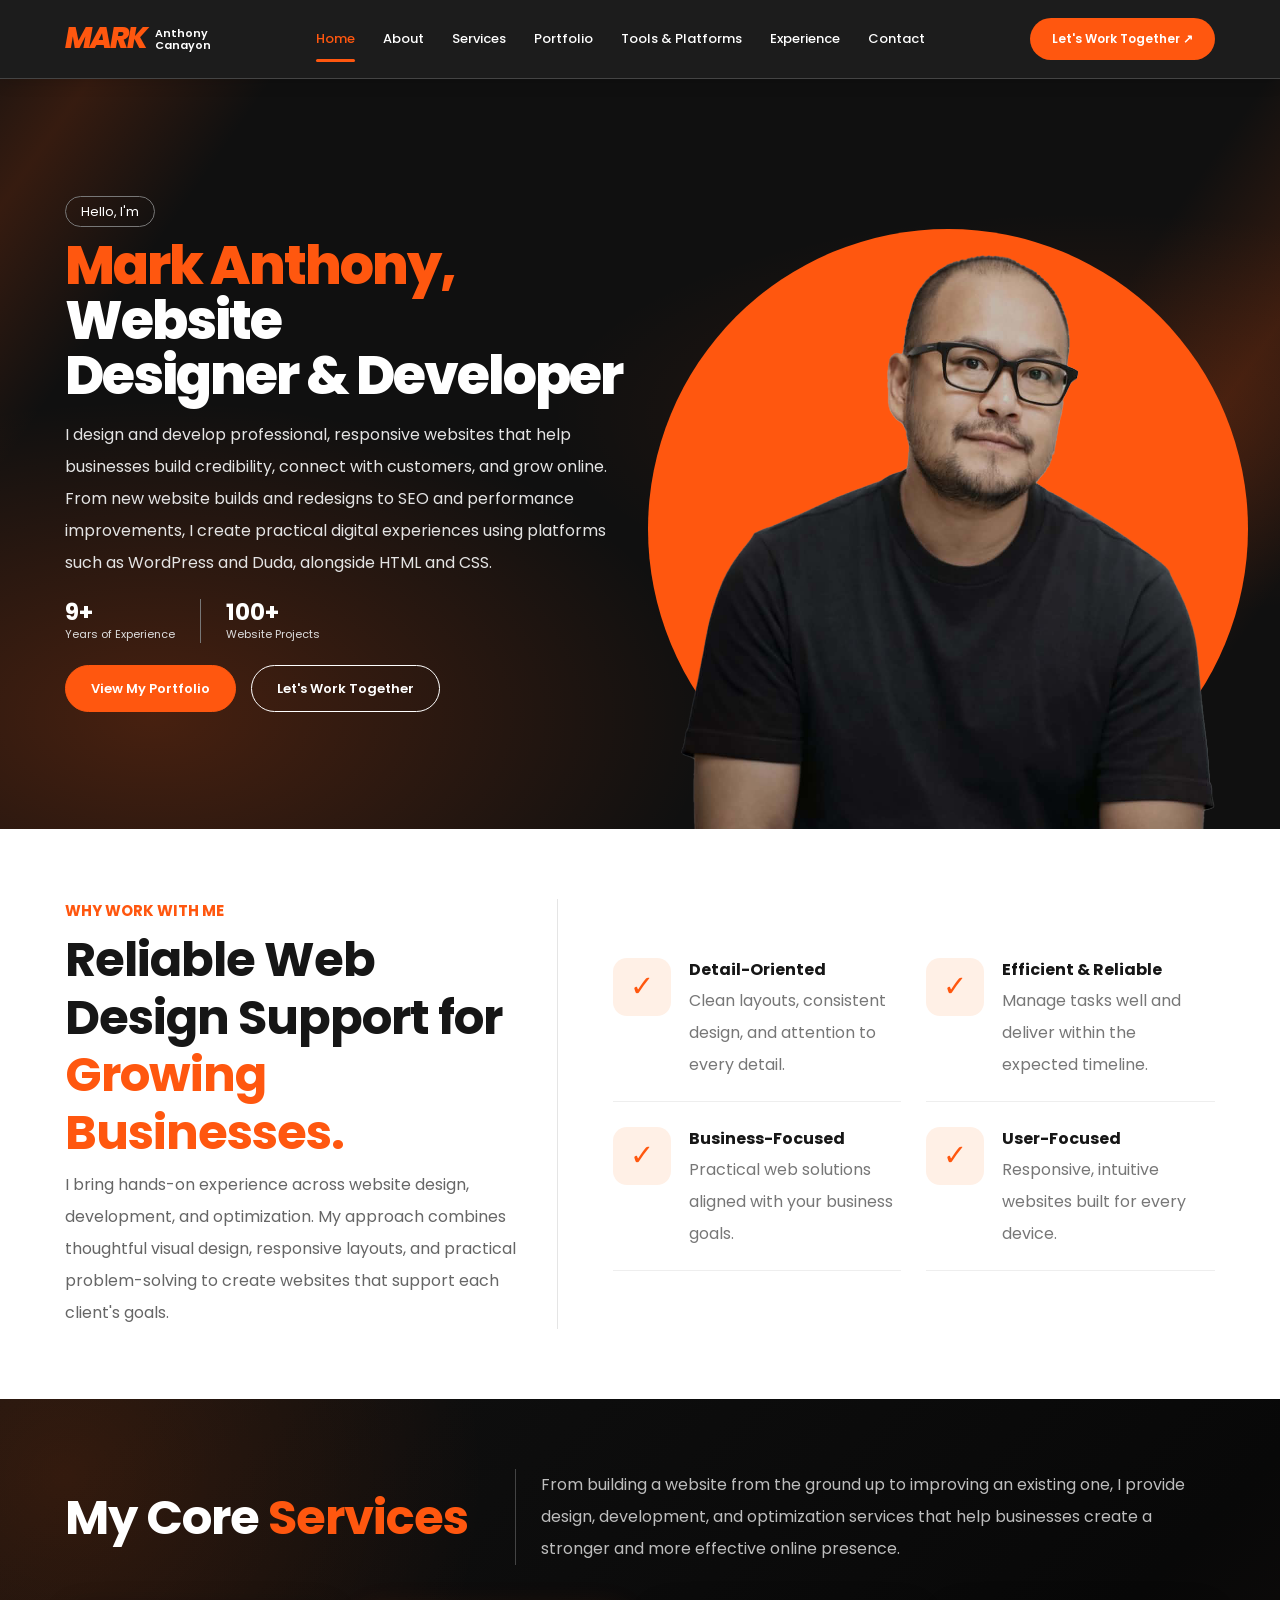
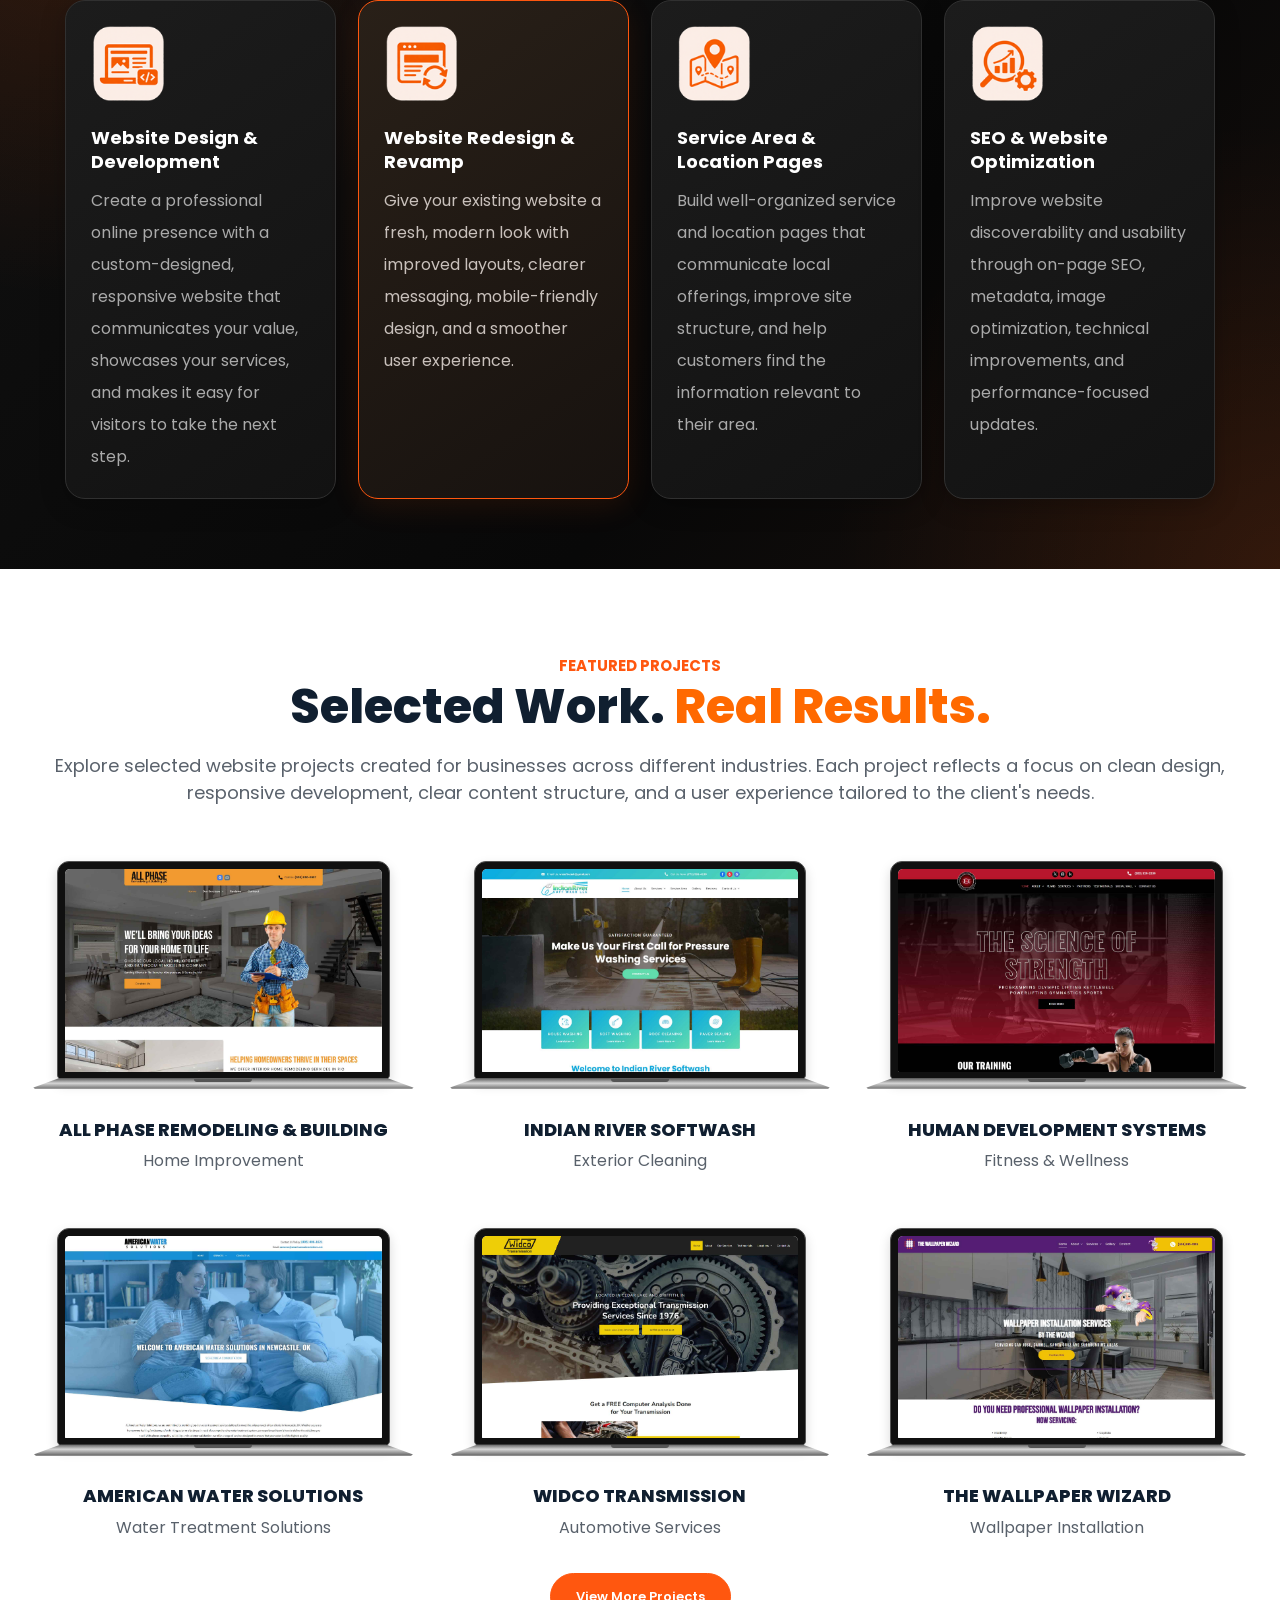
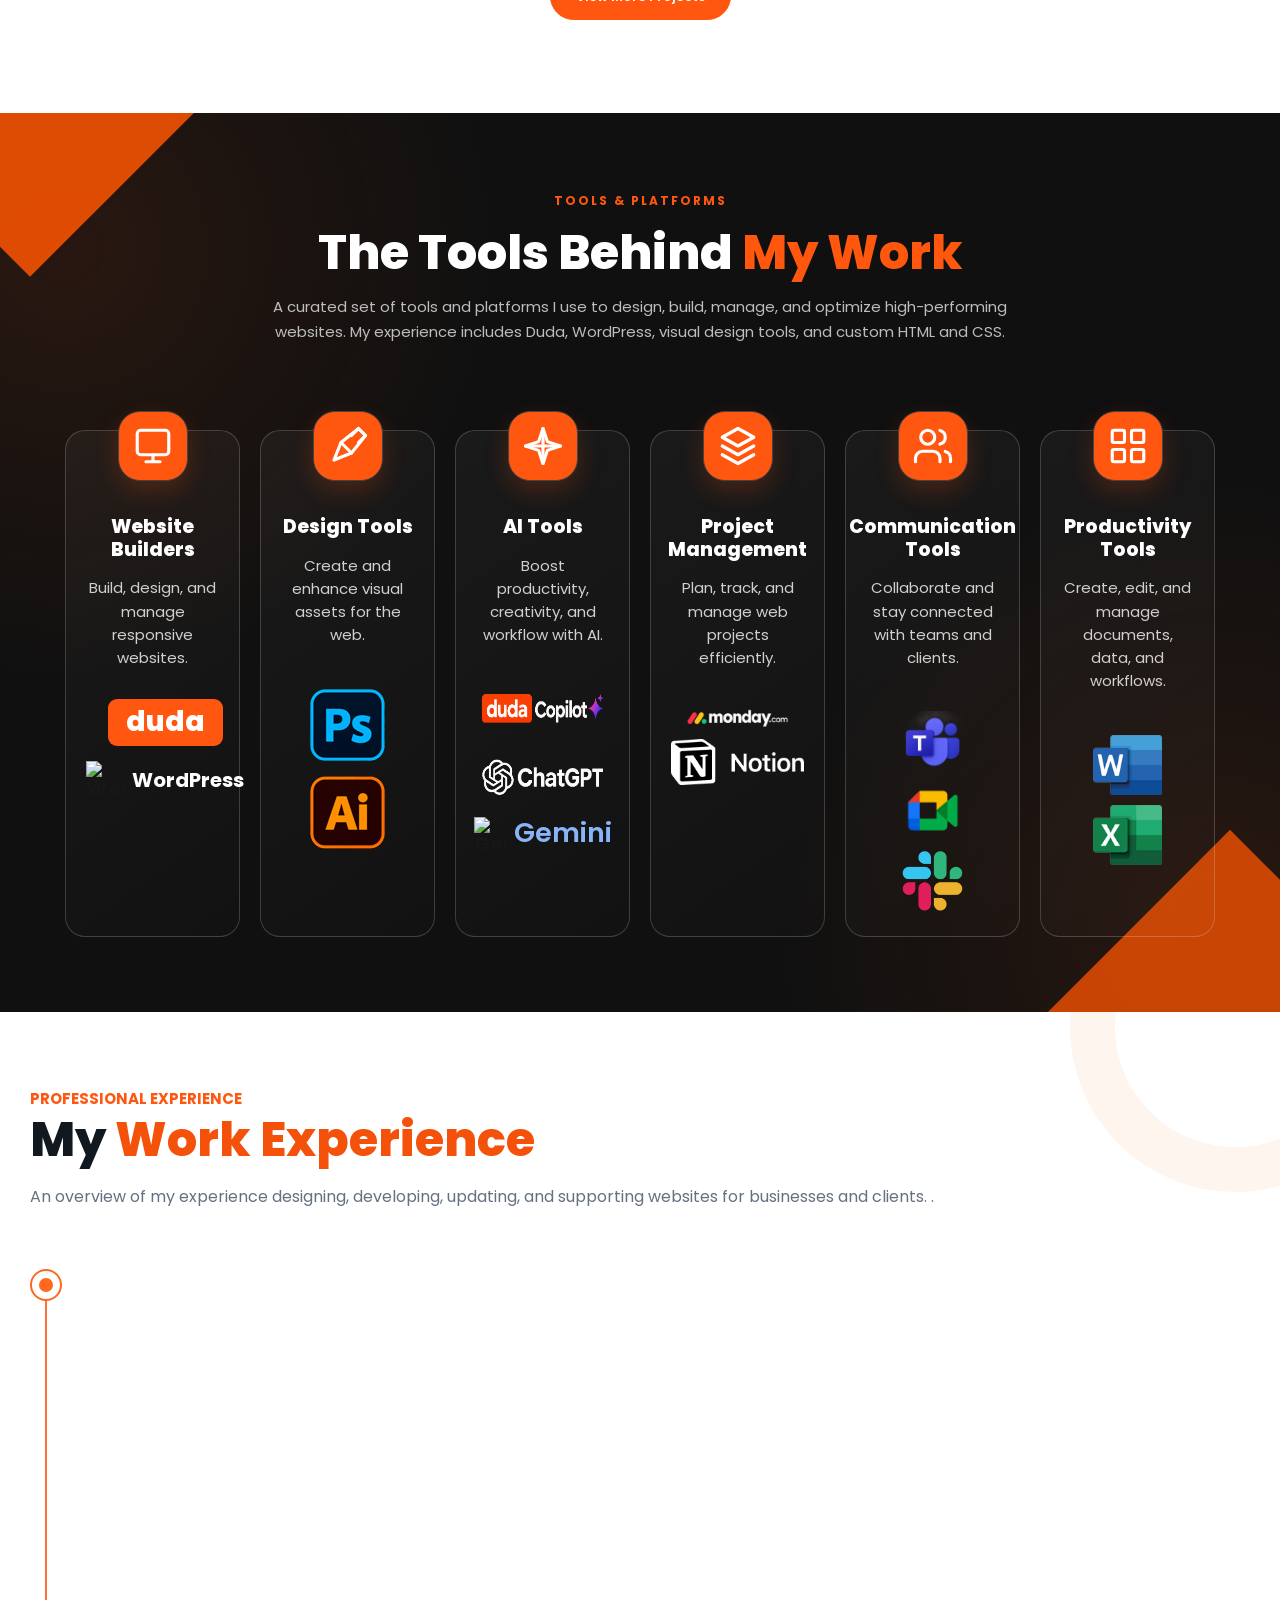
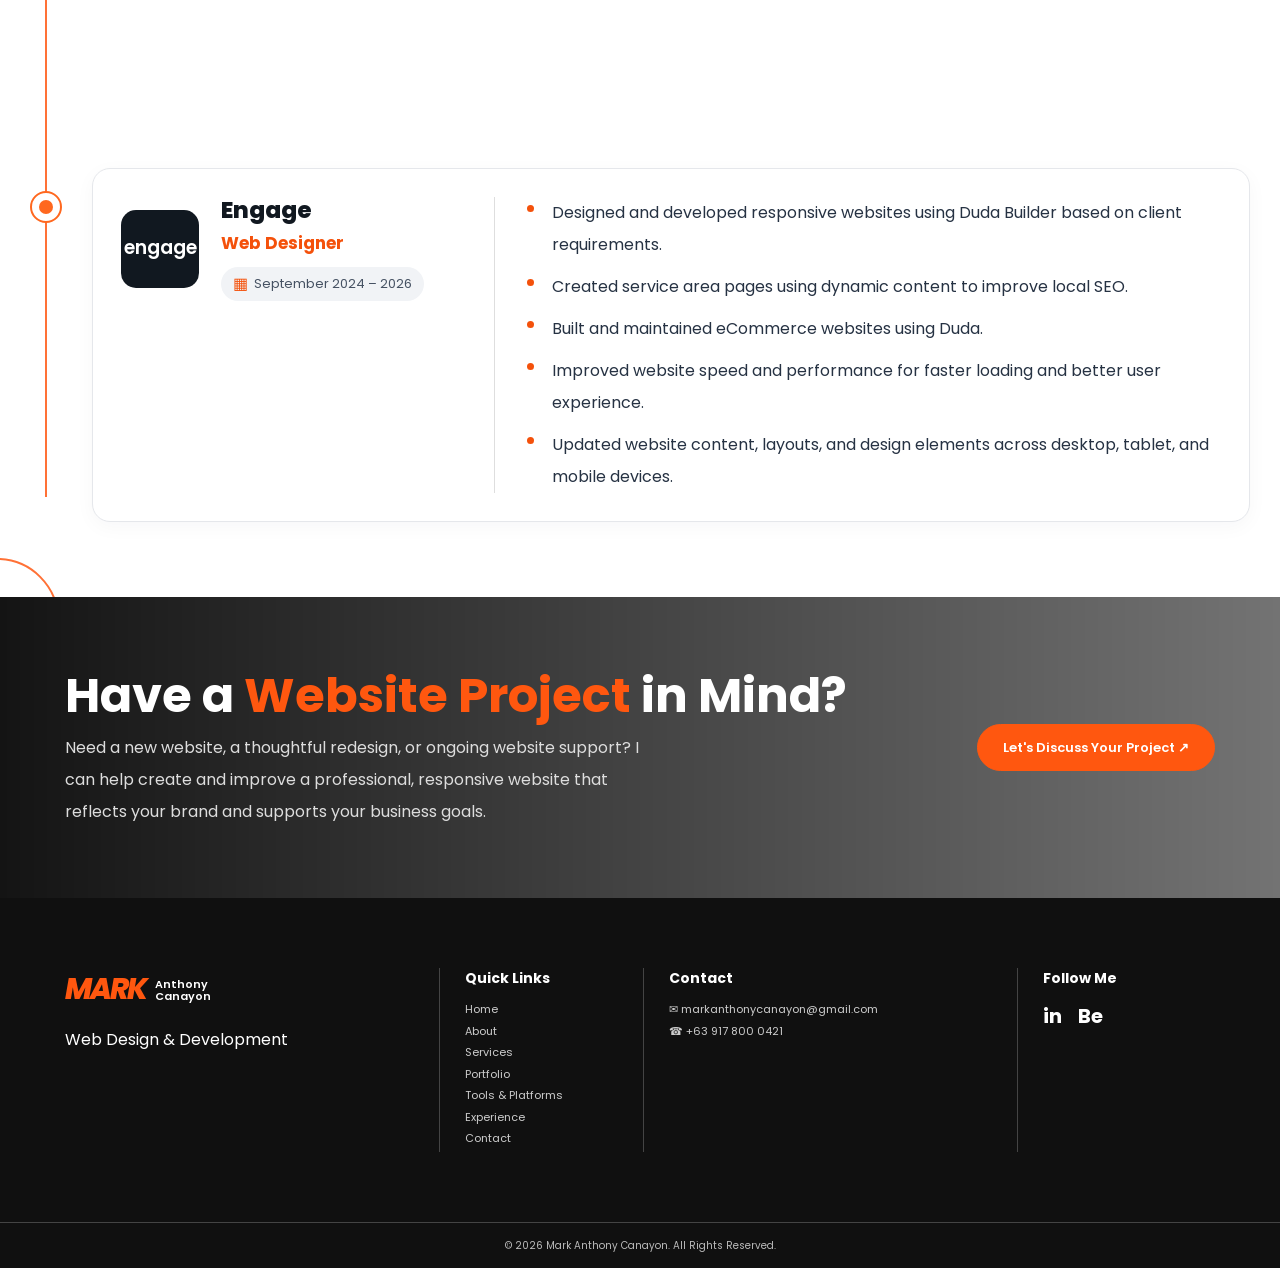
==== commit 529931ff: "Update index.html" ====
--- a/index.html
+++ b/index.html
@@ -4,8 +4,6 @@
 <head>
   <meta charset="UTF-8">
   <meta name="viewport" content="width=device-width, initial-scale=1.0">
-  <meta name="theme-color" content="#101010">
-  <meta name="color-scheme" content="light">
 
   <title>Mark Anthony | Duda Website Designer</title>
 
@@ -19,8 +17,7 @@
   <link rel="stylesheet" href="style.css">
 </head>
 
-<body data-page="home">
-<a class="skip-link" href="#main-content">Skip to content</a>
+<body>
 
 <!-- ================= HEADER ================= -->
 
@@ -32,13 +29,15 @@
       <small>Anthony<br>Canayon</small>
     </a>
 
-    <button class="menu-icon" type="button" aria-label="Open navigation menu" aria-expanded="false" aria-controls="main-navigation">
-      <span aria-hidden="true"></span>
-      <span aria-hidden="true"></span>
-      <span aria-hidden="true"></span>
-    </button>
-
-    <nav class="main-nav" id="main-navigation">
+    <input type="checkbox" id="menu-toggle">
+
+    <label for="menu-toggle" class="menu-icon">
+      <span></span>
+      <span></span>
+      <span></span>
+    </label>
+
+    <nav class="main-nav">
       <a href="#home" class="active">Home</a>
       <a href="#about">About</a>
       <a href="#services">Services</a>
@@ -56,7 +55,6 @@
 </header>
 
 
-<main id="main-content">
 <!-- ================= HERO ================= -->
 
 <section class="hero-section" id="home">
@@ -69,15 +67,12 @@
 
       <h1>
         <span>Mark Anthony,</span>
-        Duda Website <br>Designer
+        Website <br>Designer
         &amp; Developer
       </h1>
 
       <p class="hero-description">
-        I specialize in creating responsive, SEO-friendly websites
-        using Duda Classic and Duda 2.0, helping businesses establish
-        a stronger online presence through thoughtful design,
-        strategic page structures, and performance optimization.
+       I design and develop professional, responsive websites that help businesses build credibility, connect with customers, and grow online. From new website builds and redesigns to SEO and performance improvements, I create practical digital experiences using platforms such as WordPress and Duda, alongside HTML and CSS.
       </p>
 
       <div class="hero-stats">
@@ -92,10 +87,7 @@
           <small>Website Projects</small>
         </div>
 
-        <div>
-          <strong>Duda</strong>
-          <small>Specialist (Classic &amp; 2.0)</small>
-        </div>
+      
 
       </div>
 
@@ -147,9 +139,7 @@
       </h2>
 
       <p>
-        I combine hands-on experience, attention to detail, and a
-        practical workflow to deliver websites that are clean,
-        functional, and built for real business results.
+    I bring hands-on experience across website design, development, and optimization. My approach combines thoughtful visual design, responsive layouts, and practical problem-solving to create websites that support each client's goals.
       </p>
 
     </div>
@@ -225,9 +215,7 @@
       </h2>
 
       <p>
-        I create modern, responsive, and SEO-friendly websites that
-        help businesses build a stronger online presence, attract
-        potential customers, and grow their brand.
+      From building a website from the ground up to improving an existing one, I provide design, development, and optimization services that help businesses create a stronger and more effective online presence.
       </p>
 
     </div>
@@ -246,9 +234,7 @@
     <h3>Website Design &amp;<br>Development</h3>
 
     <p>
-      Build a professional online presence with responsive,
-      user-friendly websites designed to showcase your business,
-      engage visitors, and turn traffic into customers.
+     Create a professional online presence with a custom-designed, responsive website that communicates your value, showcases your services, and makes it easy for visitors to take the next step.
     </p>
 
   </article>
@@ -265,9 +251,7 @@
     <h3>Website Redesign &amp;<br>Revamp</h3>
 
     <p>
-      Transform outdated websites into modern, visually engaging,
-      and high-performing experiences with improved layouts,
-      responsive design, and better user navigation.
+Give your existing website a fresh, modern look with improved layouts, clearer messaging, mobile-friendly design, and a smoother user experience.
     </p>
 
   </article>
@@ -284,9 +268,7 @@
     <h3>Service Area &amp;<br>Location Pages</h3>
 
     <p>
-      Create strategically structured service area and location
-      pages that help businesses target multiple cities, improve
-      local search visibility, and reach more potential customers.
+     Build well-organized service and location pages that communicate local offerings, improve site structure, and help customers find the information relevant to their area.
     </p>
 
   </article>
@@ -303,9 +285,7 @@
     <h3>SEO &amp; Website<br>Optimization</h3>
 
     <p>
-      Optimize websites for better search visibility, faster
-      loading speeds, and improved user experience through
-      on-page SEO, technical improvements, and performance optimization.
+      Improve website discoverability and usability through on-page SEO, metadata, image optimization, technical improvements, and performance-focused updates.
     </p>
 
   </article>
@@ -335,8 +315,9 @@
       </h2>
 
       <p>
-        A showcase of websites I've designed and developed
-        for real businesses using Duda and other web technologies.
+   Explore selected website projects created for businesses across different industries. Each project reflects a focus on clean design, responsive development, clear content structure, and a user experience tailored to the client's needs.
+
+
       </p>
 
     </div>
@@ -348,6 +329,99 @@
 
 
     <div class="projects-grid" id="projectsGrid"></div>
+
+
+
+<script>
+const projects = [
+  {
+    name: "All Phase Remodeling & Building",
+    category: "Home Improvement",
+    url: "https://www.allphaseremodelingandbuilding.com/",
+    image: "assets/All Phase Remodeling & Building LLC.jpg",
+    alt: "All Phase Remodeling and Building"
+  },
+  {
+    name: "Indian River Softwash",
+    category: "Exterior Cleaning",
+    url: "https://www.indianriversoftwash.com/",
+    image: "assets/Indian River Softwash.jpg",
+    alt: "Indian River Softwash"
+  },
+  {
+    name: "Human Development Systems",
+    category: "Fitness & Wellness",
+    url: "https://www.humandevelopmentsystems.com/",
+    image: "assets/Human Development Systems.jpg",
+    alt: "Human Development Systems"
+  },
+    {
+    name: "American Water Solutions",
+    category: "Water Treatment Solutions",
+    url: "https://www.americanwatersolutions.net/",
+    image: "assets/ADD-American-Water-Solutions.jpg",
+    alt: "American Water Solutions"
+  },
+     {
+    name: "Widco Transmission",
+    category: "Automotive Services",
+    url: "https://www.widcotransmission.com/",
+    image: "assets/ADD-Widco-Transmission.jpg",
+    alt: "Widco Transmission"
+  },
+    {
+    name: "The Wallpaper Wizard",
+    category: "Wallpaper Installation",
+    url: "https://www.thewallpaperwizard.com/",
+    image: "assets/The Wallpaper Wizard.jpg",
+    alt: "The Wallpaper Wizard"
+  },
+
+];
+
+const projectsGrid = document.getElementById("projectsGrid");
+
+projectsGrid.innerHTML = projects.map((project, index) => `
+  <article class="project-item">
+
+    <a
+      href="${project.url}"
+      class="laptop-link"
+      target="_blank"
+      rel="noopener noreferrer"
+      aria-label="View ${project.name} website"
+    >
+
+      <div class="laptop">
+
+        <div class="laptop-screen">
+          <div class="screen-content">
+            <img
+              src="${project.image}"
+              alt="${project.alt}"
+              loading="${index < 3 ? 'eager' : 'lazy'}"
+            >
+          </div>
+        </div>
+
+        <div class="laptop-base">
+          <span></span>
+        </div>
+
+      </div>
+
+    </a>
+
+    <div class="project-info">
+      <h3>${project.name}</h3>
+      <p>${project.category}</p>
+     
+    </div>
+
+  </article>
+`).join("");
+</script>
+
 <!-- VIEW MORE PROJECTS -->
 
 
@@ -389,7 +463,7 @@
 
       <p>
         A curated set of tools and platforms I use to design,
-        build, manage, and optimize high-performing websites.
+        build, manage, and optimize high-performing websites. My experience includes Duda, WordPress, visual design tools, and custom HTML and CSS.
       </p>
     </div>
 
@@ -634,7 +708,9 @@
       <span class="eyebrow">PROFESSIONAL EXPERIENCE</span>
       <h2>My <span>Work Experience</span></h2>
       
-      <p>A quick look at my professional background and key responsibilities.</p>
+      <p>An overview of my experience designing, developing, updating, and supporting websites for businesses and clients.
+
+.</p>
     </div>
 
     <!-- Experience Timeline -->
@@ -740,8 +816,7 @@
       </h2>
 
       <p>
-        Looking for a reliable Web Designer to build a new website,
-        redesign an existing one, or help manage your ongoing website needs?
+       Need a new website, a thoughtful redesign, or ongoing website support? I can help create and improve a professional, responsive website that reflects your brand and supports your business goals.
       </p>
     </div>
 
@@ -753,8 +828,6 @@
 
 </section>
 
-
-</main>
 
 <!-- ================= FOOTER ================= -->
 
@@ -805,8 +878,8 @@
 
       <h3>Follow Me</h3>
 
-      <span class="social-placeholder" aria-label="LinkedIn profile link not configured">in</span>
-      <span class="social-placeholder" aria-label="Behance profile link not configured">Be</span>
+      <a href="#">in</a>
+      <a href="#">Be</a>
 
     </div>
 
@@ -818,8 +891,213 @@
 
 </footer>
 
-
-  <script src="js/portfolio-data.js" defer></script>
-  <script src="js/main.js" defer></script>
+<script>
+  document.addEventListener('DOMContentLoaded', () => {
+    const reduceMotion = window.matchMedia('(prefers-reduced-motion: reduce)').matches;
+    const revealItems = document.querySelectorAll(
+      '.section-heading, .projects-header, .why-intro, .service-card, .feature-item, .project-card, .experience-card, .contact-inner, .footer-inner'
+    );
+
+    revealItems.forEach((item, index) => {
+      item.classList.add('reveal-on-scroll');
+      item.style.setProperty('--reveal-delay', `${Math.min(index % 6, 5) * 70}ms`);
+    });
+
+    if (reduceMotion) {
+      revealItems.forEach(item => item.classList.add('is-visible'));
+    } else {
+      const revealObserver = new IntersectionObserver((entries, observer) => {
+        entries.forEach(entry => {
+          if (!entry.isIntersecting) return;
+          entry.target.classList.add('is-visible');
+          observer.unobserve(entry.target);
+        });
+      }, { threshold: 0.12, rootMargin: '0px 0px -40px' });
+
+      revealItems.forEach(item => revealObserver.observe(item));
+    }
+
+ 
+/* =========================================
+   ACTIVE NAVIGATION ON SCROLL
+========================================= */
+
+const navLinks = document.querySelectorAll('.main-nav a[href^="#"]');
+
+const sections = [...navLinks]
+  .map(link => {
+    const target = link.getAttribute('href');
+    return document.querySelector(target);
+  })
+  .filter(Boolean);
+
+const navObserver = new IntersectionObserver(entries => {
+
+  const visibleSections = entries
+    .filter(entry => entry.isIntersecting)
+    .sort((a, b) => b.intersectionRatio - a.intersectionRatio);
+
+  if (!visibleSections.length) return;
+
+  const activeSection = visibleSections[0].target.id;
+
+  navLinks.forEach(link => {
+    const isActive = link.getAttribute('href') === `#${activeSection}`;
+
+    link.classList.toggle('active', isActive);
+  });
+
+}, {
+  threshold: [0.1, 0.25, 0.35, 0.5],
+  rootMargin: '-80px 0px -45% 0px'
+});
+
+sections.forEach(section => navObserver.observe(section));
+
+
+    document.querySelectorAll('.btn-primary, .btn-outline, .header-cta, .projects-button').forEach(button => {
+      button.addEventListener('pointerdown', () => button.classList.add('is-pressed'));
+      ['pointerup', 'pointerleave', 'pointercancel'].forEach(event => {
+        button.addEventListener(event, () => button.classList.remove('is-pressed'));
+      });
+    });
+  });
+</script>
+
+
+
+<script>
+document.addEventListener("DOMContentLoaded", function () {
+
+    const projectCards = document.querySelectorAll(".project-card");
+    const viewMoreBtn = document.getElementById("viewMoreProjects");
+    const buttonContainer = document.querySelector(".projects-load-more");
+
+    const initialProjects = 6;
+    const projectsPerClick = 6;
+
+    let visibleProjects = initialProjects;
+
+    function updateProjects() {
+
+        projectCards.forEach((card, index) => {
+            card.classList.toggle("show-project", index < visibleProjects);
+        });
+
+        if (visibleProjects >= projectCards.length) {
+            buttonContainer.classList.add("hidden");
+        } else {
+            buttonContainer.classList.remove("hidden");
+        }
+    }
+
+    viewMoreBtn.addEventListener("click", function () {
+
+        visibleProjects += projectsPerClick;
+
+        updateProjects();
+
+        if (visibleProjects >= projectCards.length) {
+            buttonContainer.classList.add("hidden");
+        }
+    });
+
+    updateProjects();
+
+});
+
+</script>
+
+
+
+
+<script>
+// AUTOMATIC WEBSITE SCREENSHOT SCROLL
+
+function initializeWebsiteScroll() {
+
+  const laptops = document.querySelectorAll(".laptop-link");
+
+  laptops.forEach(laptop => {
+
+    const viewport = laptop.querySelector(".screen-content");
+    const image = viewport.querySelector("img");
+
+    function calculateScroll() {
+
+      if (!image.complete || !image.naturalWidth) return;
+
+      // Calculate the full screenshot height
+      const imageHeight = image.getBoundingClientRect().height;
+
+      // Calculate visible laptop screen height
+      const viewportHeight = viewport.clientHeight;
+
+      // Calculate available scrolling distance
+      const scrollDistance = Math.max(
+        0,
+        imageHeight - viewportHeight
+      );
+
+      // Set scrolling distance
+      image.style.setProperty(
+        "--scroll-distance",
+        `-${scrollDistance}px`
+      );
+
+      // Adjust animation speed based on screenshot length
+      const duration = Math.max(3, scrollDistance / 100);
+
+      image.style.setProperty(
+        "--scroll-duration",
+        `${duration}s`
+      );
+    }
+
+    if (image.complete) {
+      requestAnimationFrame(calculateScroll);
+    } else {
+      image.addEventListener("load", calculateScroll, {
+        once: true
+      });
+    }
+
+    // Recalculate when laptop dimensions change
+    if ("ResizeObserver" in window) {
+      const observer = new ResizeObserver(calculateScroll);
+      observer.observe(viewport);
+      observer.observe(image);
+    }
+
+  });
+
+}
+
+// Initialize after project cards are generated
+initializeWebsiteScroll();
+
+
+</script>
+
+
+
+
+
+
+
+
+
+
+
+
+
+
+
+
+
+
+
+
+
 </body>
 </html>
--- a/style.css
+++ b/style.css
@@ -613,11 +613,7 @@
     display: grid;
     place-items: center;
 
-    background: rgba(255, 85, 0, 0.12);
-    border: 1px solid rgba(255, 85, 0, 0.18);
-
-    border-radius: 13px;
-    margin-bottom: 20px;
+
 }
 
 .service-icon img {
@@ -627,8 +623,7 @@
 }
 
 .featured .service-icon {
-    background: rgba(255, 85, 0, 0.18);
-    border-color: rgba(255, 85, 0, 0.35);
+  
 }
 
 /* SERVICE TITLES */
@@ -3419,8 +3414,6 @@
 
 .brand-list {
     width: 100%;
- 
-   
     display: flex;
     align-items: center;
     justify-content: center;
@@ -3537,7 +3530,7 @@
 }
 
 .monday-brand img {
-    width: 100%;
+    width: 85%;
    
 }
 
@@ -3596,16 +3589,16 @@
     }
 
     .tool-card h3 {
-        font-size: 16px;
+        font-size: 20px;
     }
 
     .tool-card > p {
         font-size: 13px;
-        min-height: 60px;
+        min-height: 10px;
     }
 
     .brand-list {
-     
+    width: 50%;
         gap: 12px;
     }
 
@@ -3706,8 +3699,7 @@
     }
 
     .brand-item img {
-        width: 36px;
-        height: 36px;
+     
     }
 
     .brand-item span {
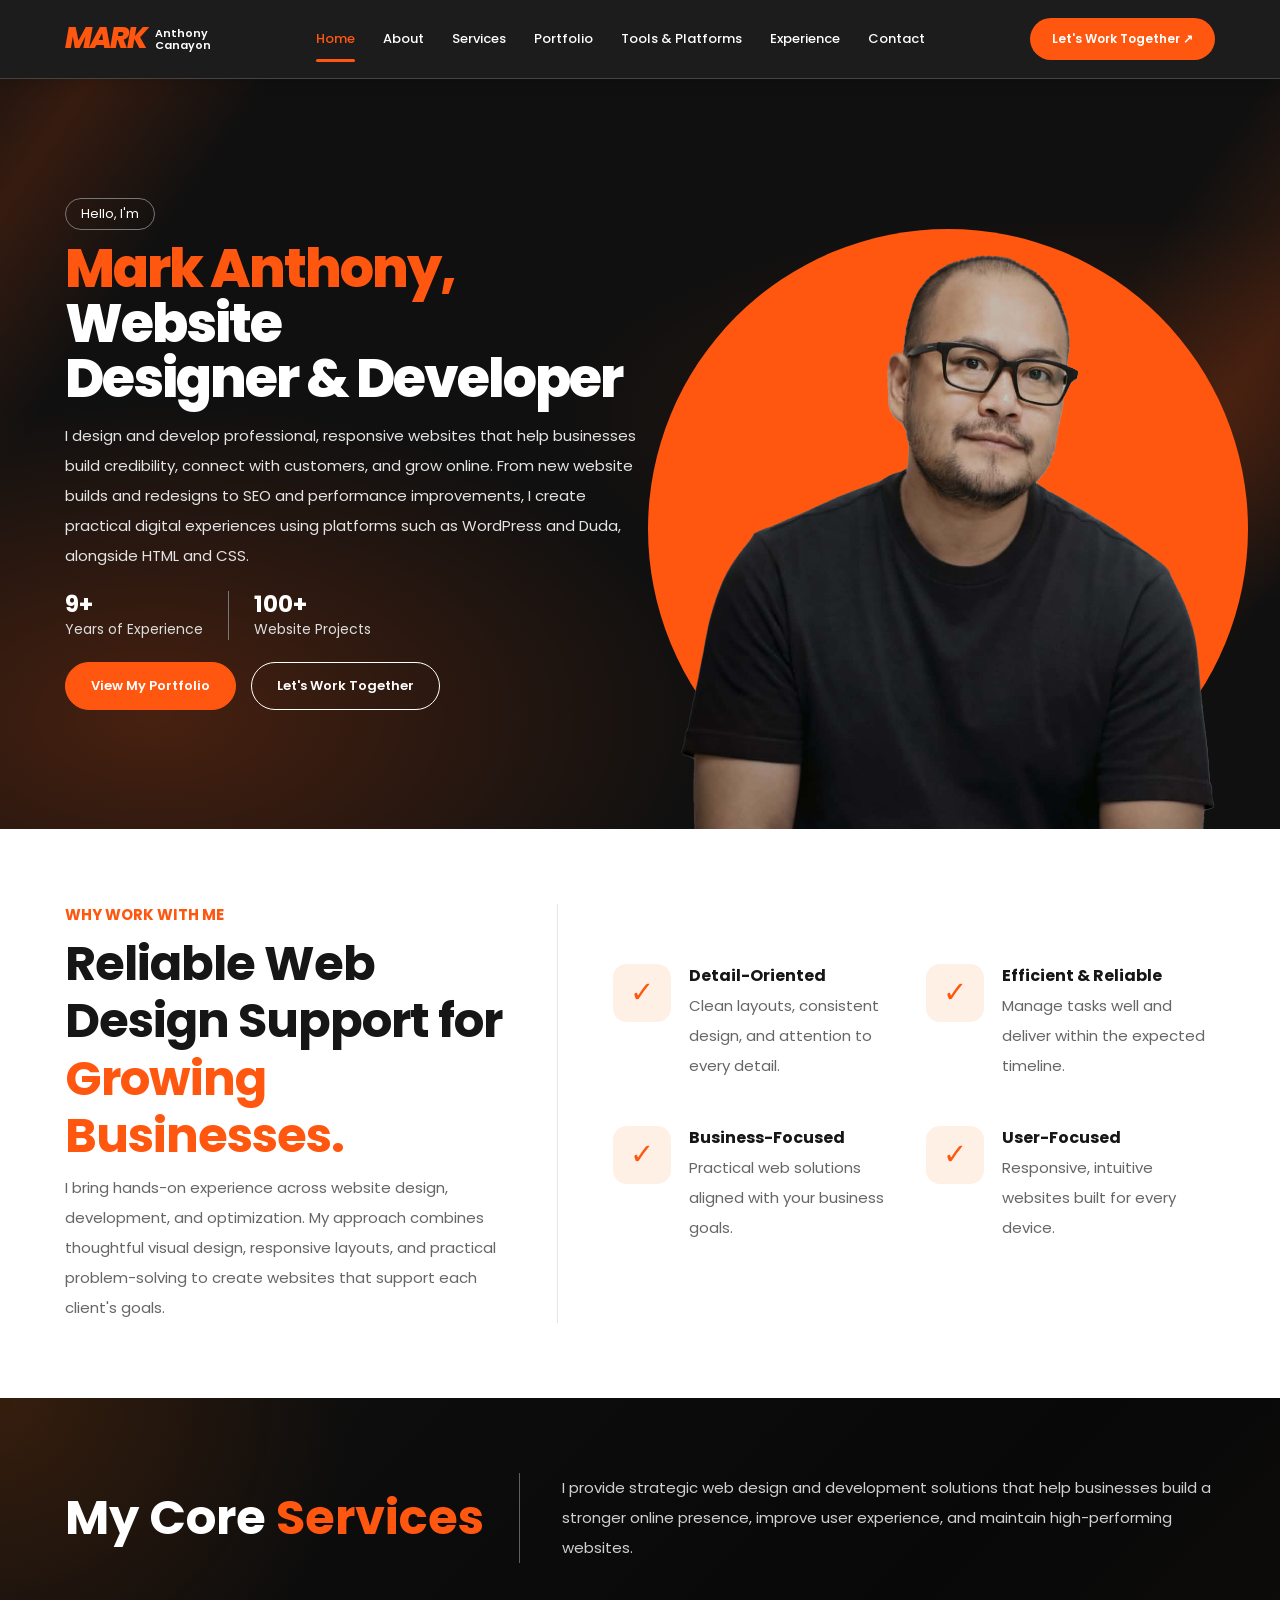
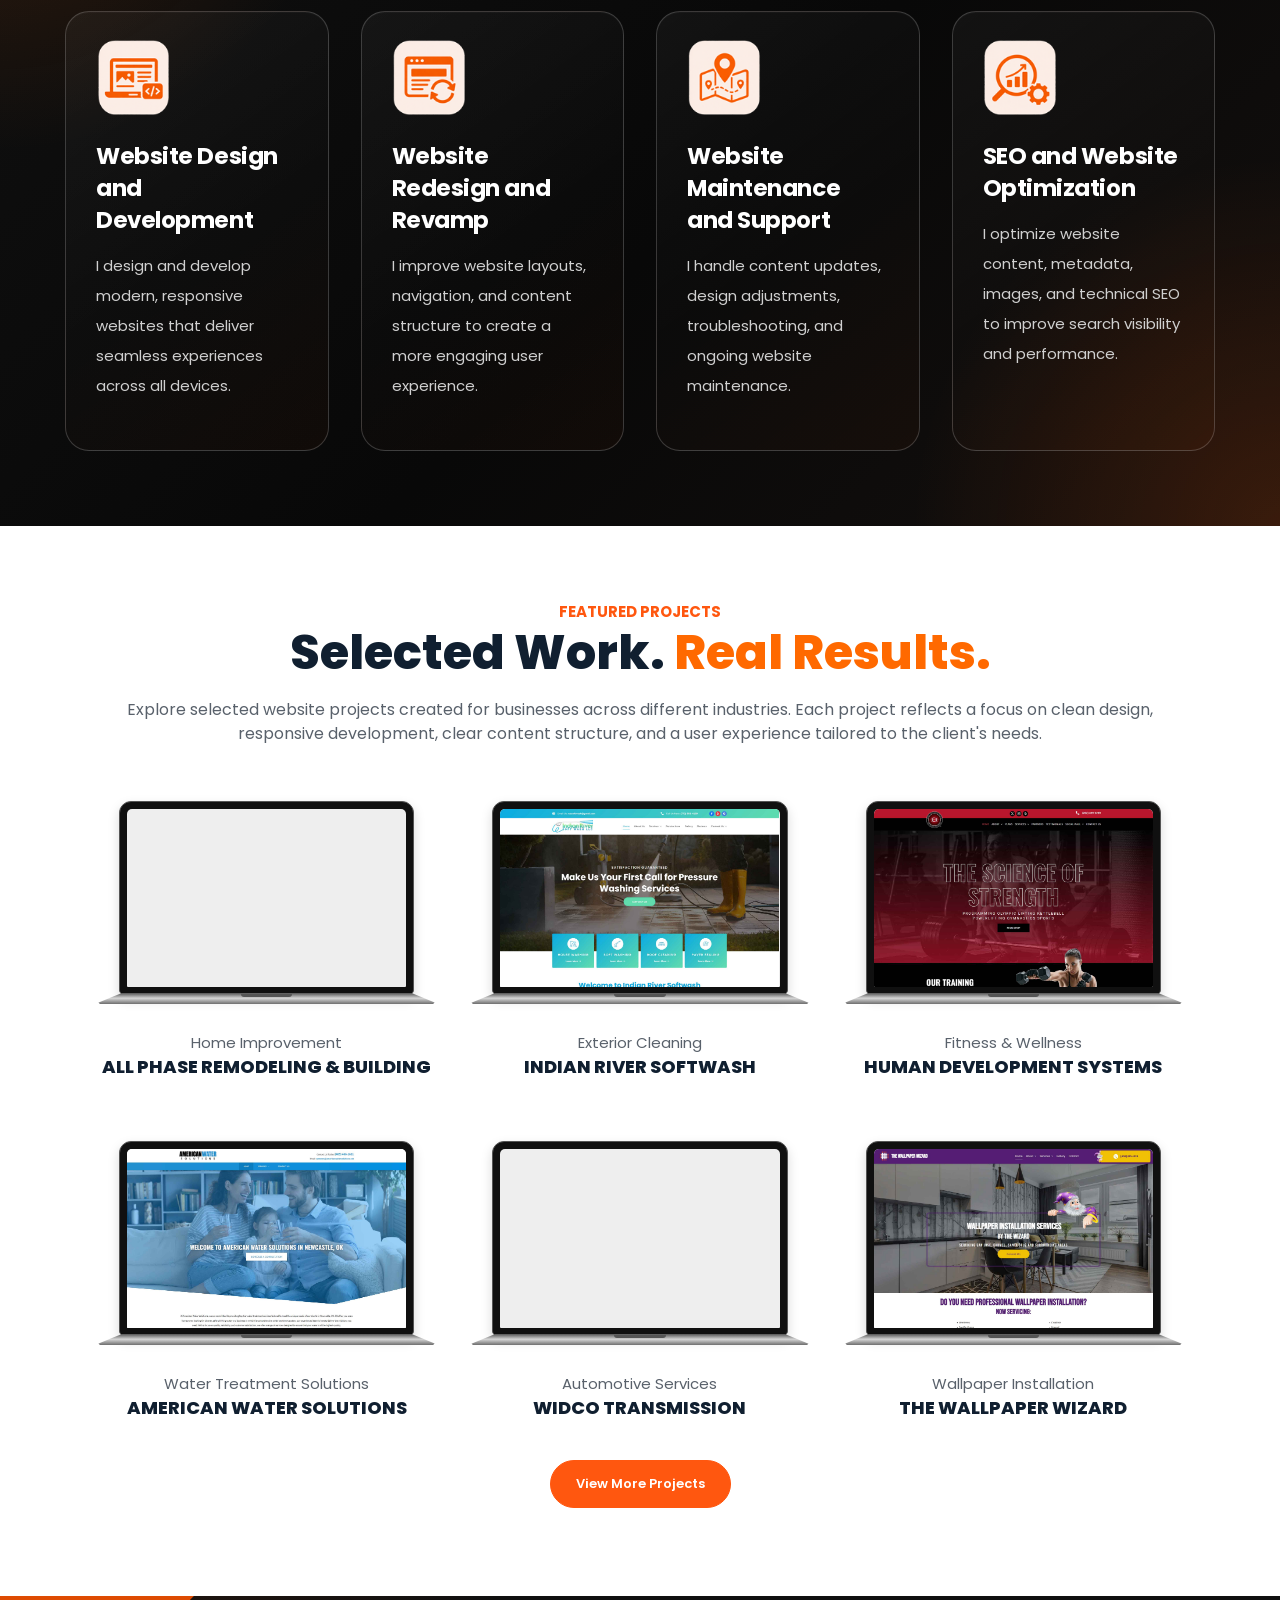
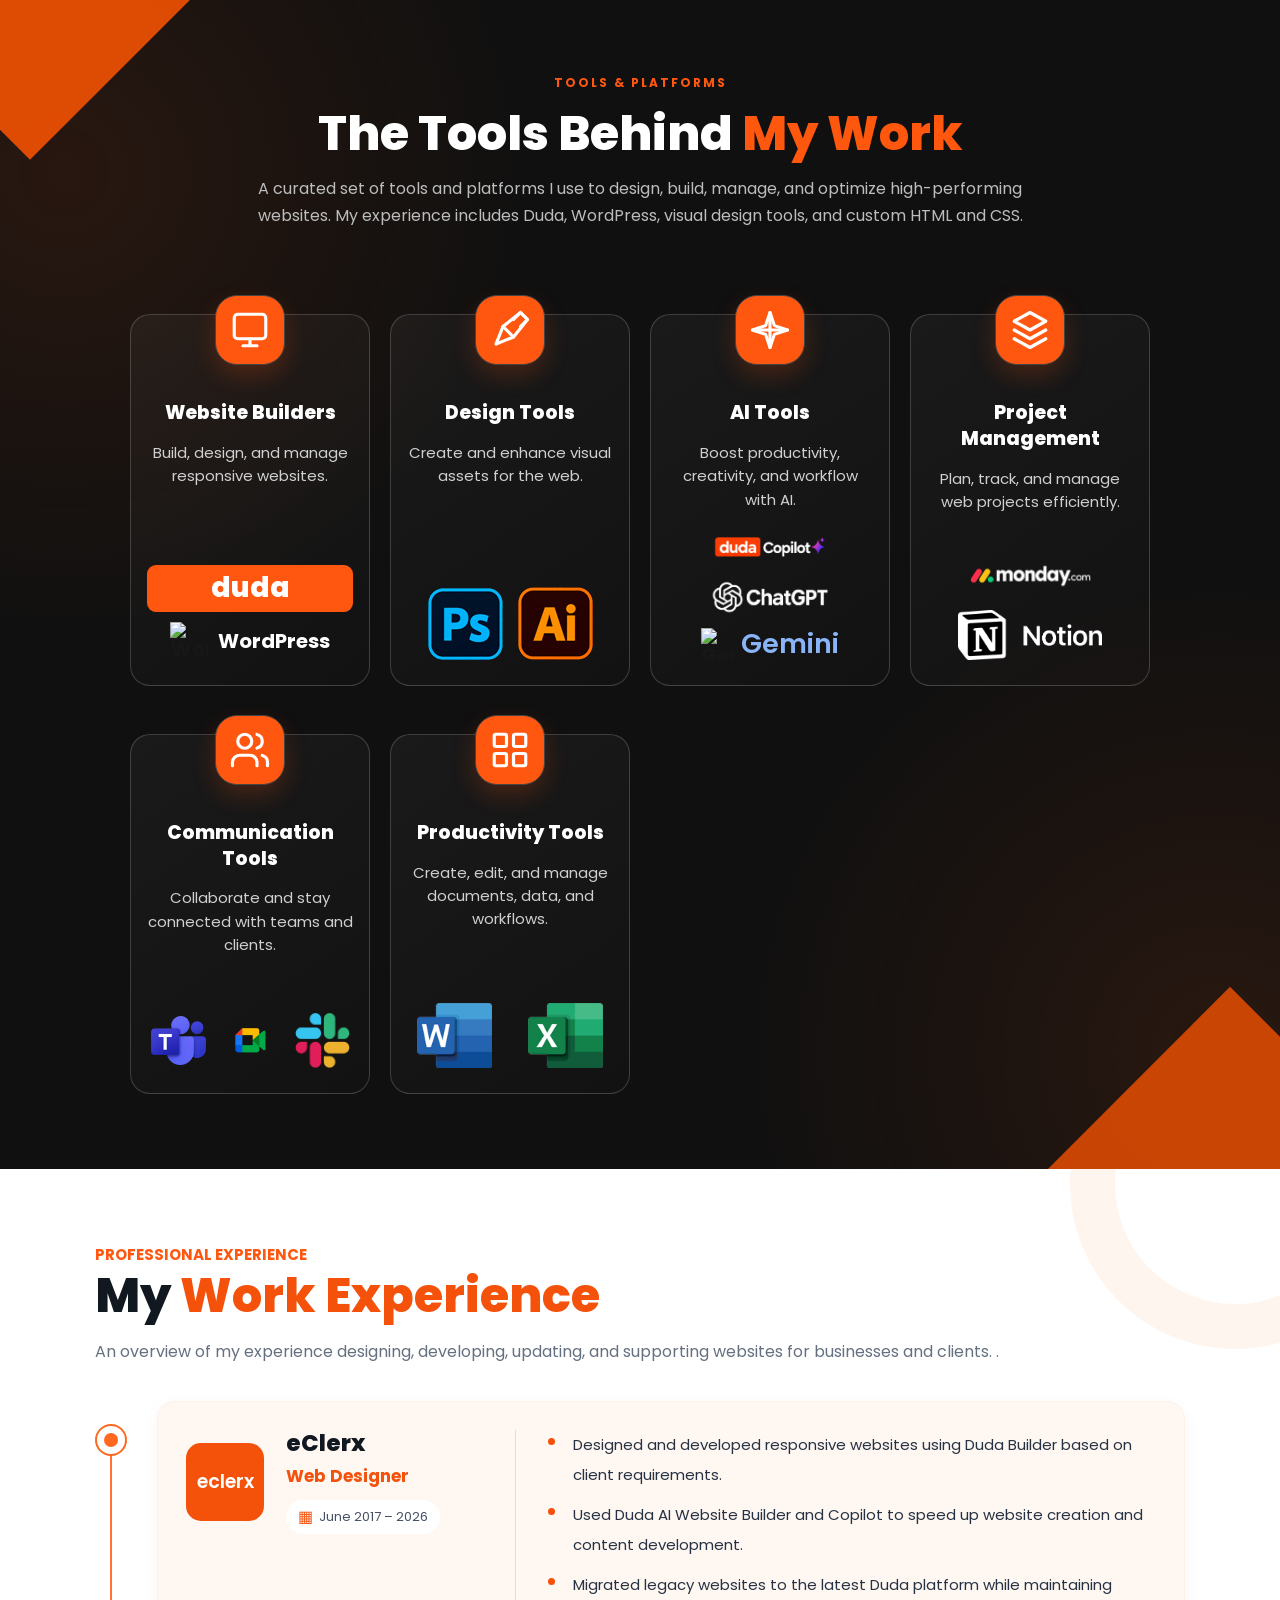
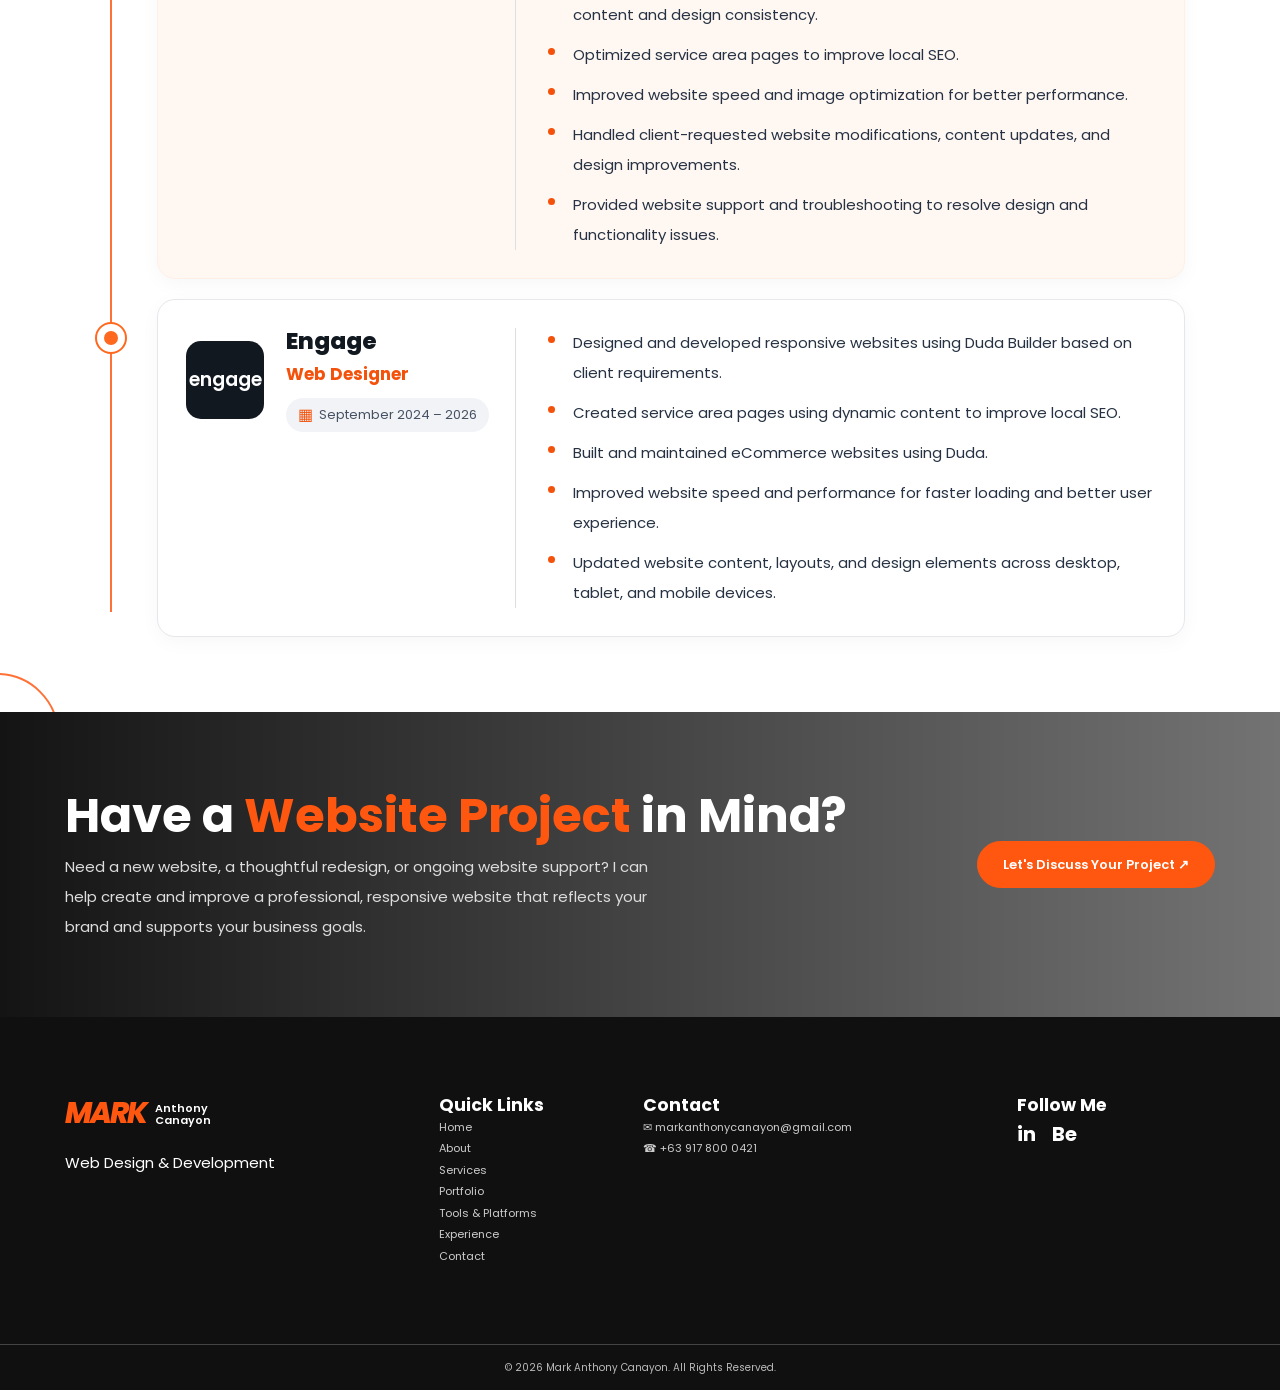
==== commit 08928bdb: "Add files via upload" ====
--- a/index.html
+++ b/index.html
@@ -17,7 +17,7 @@
   <link rel="stylesheet" href="style.css">
 </head>
 
-<body>
+<body data-page="home">
 
 <!-- ================= HEADER ================= -->
 
@@ -204,99 +204,117 @@
 
 <!-- ================= SERVICES ================= -->
 
+
+
+<!-- ================= CORE SERVICES ================= -->
+
 <section class="services-section light-section" id="services">
 
-  <div class="section-inner">
-
-    <div class="section-heading services-heading">
-
-      <h2>
-        My Core <span>Services</span>
-      </h2>
-
-      <p>
-      From building a website from the ground up to improving an existing one, I provide design, development, and optimization services that help businesses create a stronger and more effective online presence.
-      </p>
-
-    </div>
-
-<div class="services-grid">
-
-  <!-- 01. Website Design -->
-  <article class="service-card">
-
-    <div class="service-icon">
-      <img src="assets/Website-Design.png" alt="Website Design and Development">
-    </div>
-
- 
-
-    <h3>Website Design &amp;<br>Development</h3>
-
-    <p>
-     Create a professional online presence with a custom-designed, responsive website that communicates your value, showcases your services, and makes it easy for visitors to take the next step.
-    </p>
-
-  </article>
-
-
-  <!-- 02. Website Redesign -->
-  <article class="service-card featured">
-
-    <div class="service-icon">
-      <img src="assets/Website-Redesign.png" alt="Website Redesign">
-    </div>
-
-
-    <h3>Website Redesign &amp;<br>Revamp</h3>
-
-    <p>
-Give your existing website a fresh, modern look with improved layouts, clearer messaging, mobile-friendly design, and a smoother user experience.
-    </p>
-
-  </article>
-
-
-  <!-- 03. Service Area -->
-  <article class="service-card">
-
-    <div class="service-icon">
-      <img src="assets/Service-Area.png" alt="Service Area and Location Pages">
-    </div>
-
-
-    <h3>Service Area &amp;<br>Location Pages</h3>
-
-    <p>
-     Build well-organized service and location pages that communicate local offerings, improve site structure, and help customers find the information relevant to their area.
-    </p>
-
-  </article>
-
-
-  <!-- 04. SEO Optimization -->
-  <article class="service-card">
-
-    <div class="service-icon">
-      <img src="assets/SEO(20261111-020435).png" alt="SEO and Website Optimization">
-    </div>
-
-
-    <h3>SEO &amp; Website<br>Optimization</h3>
-
-    <p>
-      Improve website discoverability and usability through on-page SEO, metadata, image optimization, technical improvements, and performance-focused updates.
-    </p>
-
-  </article>
-
-</div>
-
-
-     </div>
-
+  <div class="section-inner services-container">
+
+    <!-- Section Heading -->
+    <div class="services-heading">
+
+      <div class="services-title">
+              <h2>
+          My Core <span>Services</span>
+        </h2>
+      </div>
+
+      <div class="services-intro">
+        <p>
+          I provide strategic web design and development solutions
+          that help businesses build a stronger online presence,
+          improve user experience, and maintain high-performing websites.
+        </p>
+      </div>
+
+    </div>
+
+    <!-- Services Grid -->
+    <div class="services-grid">
+
+      <!-- 01. Website Design -->
+      <article class="service-card featured">
+
+        <div class="service-icon">
+          <img src="assets/Website-Design.png"
+               alt="Website Design and Development">
+        </div>
+
+        <h3>Website Design and Development</h3>
+
+        <p>
+          I design and develop modern, responsive websites that
+          deliver seamless experiences across all devices.
+        </p>
+
+      
+
+      </article>
+
+
+      <!-- 02. Website Redesign -->
+      <article class="service-card">
+
+        <div class="service-icon">
+          <img src="assets/Website-Redesign.png"
+               alt="Website Redesign">
+        </div>
+
+        <h3>Website Redesign and Revamp</h3>
+
+        <p>
+          I improve website layouts, navigation, and content
+          structure to create a more engaging user experience.
+        </p>
+
+      
+      </article>
+
+
+      <!-- 03. Website Maintenance -->
+      <article class="service-card">
+
+        <div class="service-icon">
+          <img src="assets/Service-Area.png"
+               alt="Website Maintenance and Support">
+        </div>
+
+        <h3>Website Maintenance and Support</h3>
+
+        <p>
+          I handle content updates, design adjustments,
+          troubleshooting, and ongoing website maintenance.
+        </p>
+
+      
+
+      </article>
+
+
+      <!-- 04. SEO Optimization -->
+      <article class="service-card">
+
+        <div class="service-icon">
+          <img src="assets/SEO(20261111-020435).png"
+               alt="SEO and Website Optimization">
+        </div>
+
+        <h3>SEO and Website Optimization</h3>
+
+        <p>
+          I optimize website content, metadata, images, and
+          technical SEO to improve search visibility and performance.
+        </p>
+
+       
+      </article>
+
+    </div>
+
+  </div>
 </section>
-
 
 
 <!-- ================= PORTFOLIO ================= -->
@@ -329,110 +347,17 @@
 
 
     <div class="projects-grid" id="projectsGrid"></div>
-
-
-
-<script>
-const projects = [
-  {
-    name: "All Phase Remodeling & Building",
-    category: "Home Improvement",
-    url: "https://www.allphaseremodelingandbuilding.com/",
-    image: "assets/All Phase Remodeling & Building LLC.jpg",
-    alt: "All Phase Remodeling and Building"
-  },
-  {
-    name: "Indian River Softwash",
-    category: "Exterior Cleaning",
-    url: "https://www.indianriversoftwash.com/",
-    image: "assets/Indian River Softwash.jpg",
-    alt: "Indian River Softwash"
-  },
-  {
-    name: "Human Development Systems",
-    category: "Fitness & Wellness",
-    url: "https://www.humandevelopmentsystems.com/",
-    image: "assets/Human Development Systems.jpg",
-    alt: "Human Development Systems"
-  },
-    {
-    name: "American Water Solutions",
-    category: "Water Treatment Solutions",
-    url: "https://www.americanwatersolutions.net/",
-    image: "assets/ADD-American-Water-Solutions.jpg",
-    alt: "American Water Solutions"
-  },
-     {
-    name: "Widco Transmission",
-    category: "Automotive Services",
-    url: "https://www.widcotransmission.com/",
-    image: "assets/ADD-Widco-Transmission.jpg",
-    alt: "Widco Transmission"
-  },
-    {
-    name: "The Wallpaper Wizard",
-    category: "Wallpaper Installation",
-    url: "https://www.thewallpaperwizard.com/",
-    image: "assets/The Wallpaper Wizard.jpg",
-    alt: "The Wallpaper Wizard"
-  },
-
-];
-
-const projectsGrid = document.getElementById("projectsGrid");
-
-projectsGrid.innerHTML = projects.map((project, index) => `
-  <article class="project-item">
-
-    <a
-      href="${project.url}"
-      class="laptop-link"
-      target="_blank"
-      rel="noopener noreferrer"
-      aria-label="View ${project.name} website"
-    >
-
-      <div class="laptop">
-
-        <div class="laptop-screen">
-          <div class="screen-content">
-            <img
-              src="${project.image}"
-              alt="${project.alt}"
-              loading="${index < 3 ? 'eager' : 'lazy'}"
-            >
-          </div>
-        </div>
-
-        <div class="laptop-base">
-          <span></span>
-        </div>
-
-      </div>
-
-    </a>
-
-    <div class="project-info">
-      <h3>${project.name}</h3>
-      <p>${project.category}</p>
-     
-    </div>
-
-  </article>
-`).join("");
-</script>
-
 <!-- VIEW MORE PROJECTS -->
-
-
-
-
-</div>
-
 
 <div class="projects-view-more">
     <a href="project.html" class="btn-primary">View More Projects</a>
 </div>
+
+
+
+</div>
+
+
 
 
 
@@ -590,7 +515,7 @@
                              alt="monday.com">
                       
                     </div>
-                </div>
+
 
 <div class="brand-list single-brand">
     <div class="brand notion-brand">
@@ -598,6 +523,11 @@
     
     </div>
 </div>
+
+
+
+
+                </div>
 
 
 
@@ -686,6 +616,8 @@
 
     </div>
   </div>
+
+
 </section>
 
 
@@ -891,213 +823,9 @@
 
 </footer>
 
-<script>
-  document.addEventListener('DOMContentLoaded', () => {
-    const reduceMotion = window.matchMedia('(prefers-reduced-motion: reduce)').matches;
-    const revealItems = document.querySelectorAll(
-      '.section-heading, .projects-header, .why-intro, .service-card, .feature-item, .project-card, .experience-card, .contact-inner, .footer-inner'
-    );
-
-    revealItems.forEach((item, index) => {
-      item.classList.add('reveal-on-scroll');
-      item.style.setProperty('--reveal-delay', `${Math.min(index % 6, 5) * 70}ms`);
-    });
-
-    if (reduceMotion) {
-      revealItems.forEach(item => item.classList.add('is-visible'));
-    } else {
-      const revealObserver = new IntersectionObserver((entries, observer) => {
-        entries.forEach(entry => {
-          if (!entry.isIntersecting) return;
-          entry.target.classList.add('is-visible');
-          observer.unobserve(entry.target);
-        });
-      }, { threshold: 0.12, rootMargin: '0px 0px -40px' });
-
-      revealItems.forEach(item => revealObserver.observe(item));
-    }
-
- 
-/* =========================================
-   ACTIVE NAVIGATION ON SCROLL
-========================================= */
-
-const navLinks = document.querySelectorAll('.main-nav a[href^="#"]');
-
-const sections = [...navLinks]
-  .map(link => {
-    const target = link.getAttribute('href');
-    return document.querySelector(target);
-  })
-  .filter(Boolean);
-
-const navObserver = new IntersectionObserver(entries => {
-
-  const visibleSections = entries
-    .filter(entry => entry.isIntersecting)
-    .sort((a, b) => b.intersectionRatio - a.intersectionRatio);
-
-  if (!visibleSections.length) return;
-
-  const activeSection = visibleSections[0].target.id;
-
-  navLinks.forEach(link => {
-    const isActive = link.getAttribute('href') === `#${activeSection}`;
-
-    link.classList.toggle('active', isActive);
-  });
-
-}, {
-  threshold: [0.1, 0.25, 0.35, 0.5],
-  rootMargin: '-80px 0px -45% 0px'
-});
-
-sections.forEach(section => navObserver.observe(section));
-
-
-    document.querySelectorAll('.btn-primary, .btn-outline, .header-cta, .projects-button').forEach(button => {
-      button.addEventListener('pointerdown', () => button.classList.add('is-pressed'));
-      ['pointerup', 'pointerleave', 'pointercancel'].forEach(event => {
-        button.addEventListener(event, () => button.classList.remove('is-pressed'));
-      });
-    });
-  });
-</script>
-
-
-
-<script>
-document.addEventListener("DOMContentLoaded", function () {
-
-    const projectCards = document.querySelectorAll(".project-card");
-    const viewMoreBtn = document.getElementById("viewMoreProjects");
-    const buttonContainer = document.querySelector(".projects-load-more");
-
-    const initialProjects = 6;
-    const projectsPerClick = 6;
-
-    let visibleProjects = initialProjects;
-
-    function updateProjects() {
-
-        projectCards.forEach((card, index) => {
-            card.classList.toggle("show-project", index < visibleProjects);
-        });
-
-        if (visibleProjects >= projectCards.length) {
-            buttonContainer.classList.add("hidden");
-        } else {
-            buttonContainer.classList.remove("hidden");
-        }
-    }
-
-    viewMoreBtn.addEventListener("click", function () {
-
-        visibleProjects += projectsPerClick;
-
-        updateProjects();
-
-        if (visibleProjects >= projectCards.length) {
-            buttonContainer.classList.add("hidden");
-        }
-    });
-
-    updateProjects();
-
-});
-
-</script>
-
-
-
-
-<script>
-// AUTOMATIC WEBSITE SCREENSHOT SCROLL
-
-function initializeWebsiteScroll() {
-
-  const laptops = document.querySelectorAll(".laptop-link");
-
-  laptops.forEach(laptop => {
-
-    const viewport = laptop.querySelector(".screen-content");
-    const image = viewport.querySelector("img");
-
-    function calculateScroll() {
-
-      if (!image.complete || !image.naturalWidth) return;
-
-      // Calculate the full screenshot height
-      const imageHeight = image.getBoundingClientRect().height;
-
-      // Calculate visible laptop screen height
-      const viewportHeight = viewport.clientHeight;
-
-      // Calculate available scrolling distance
-      const scrollDistance = Math.max(
-        0,
-        imageHeight - viewportHeight
-      );
-
-      // Set scrolling distance
-      image.style.setProperty(
-        "--scroll-distance",
-        `-${scrollDistance}px`
-      );
-
-      // Adjust animation speed based on screenshot length
-      const duration = Math.max(3, scrollDistance / 100);
-
-      image.style.setProperty(
-        "--scroll-duration",
-        `${duration}s`
-      );
-    }
-
-    if (image.complete) {
-      requestAnimationFrame(calculateScroll);
-    } else {
-      image.addEventListener("load", calculateScroll, {
-        once: true
-      });
-    }
-
-    // Recalculate when laptop dimensions change
-    if ("ResizeObserver" in window) {
-      const observer = new ResizeObserver(calculateScroll);
-      observer.observe(viewport);
-      observer.observe(image);
-    }
-
-  });
-
-}
-
-// Initialize after project cards are generated
-initializeWebsiteScroll();
-
-
-</script>
-
-
-
-
-
-
-
-
-
-
-
-
-
-
-
-
-
-
-
-
-
+
+
+<script src="portfolio-data.js" defer></script>
+<script src="main.js" defer></script>
 </body>
 </html>
--- a/style.css
+++ b/style.css
@@ -11,9 +11,7 @@
     --white: #ffffff;
     --gray: #666666;
     --light-bg: #fafafa;
-
-    --max-width: 1440px;
-
+    --max-width: 1660px;
     --section-padding-y: 70px;
     --section-padding-x: 65px;
 }
@@ -29,8 +27,8 @@
 }
 
 body {
-    font-family: 'Poppins', sans-serif;
-    font-size: 16px;
+    font-family: "Poppins", sans-serif;
+    font-size: 15px;
     line-height: 1.5;
     color: var(--black);
     background: var(--white);
@@ -48,7 +46,7 @@
     max-width: 100%;
 }
 
-button,
+button, 
 input {
     font-family: inherit;
 }
@@ -60,15 +58,15 @@
 
 /*
    All normal content sections:
-   Maximum width: 1440px
+   Maximum width: 1660px
    Padding: 70px 65px
 
    Full-width backgrounds remain full width.
    Their inner content uses .section-inner.
 */
 
-.section-inner,
-.header-inner,
+.section-inner, 
+.header-inner, 
 .hero-inner {
     width: 100%;
     max-width: var(--max-width);
@@ -78,11 +76,11 @@
     padding-right: var(--section-padding-x);
 }
 
-.light-section .section-inner,
-.why-section .section-inner,
-.numbers-section .section-inner,
-.experience-section .section-inner,
-.contact-banner .section-inner,
+.light-section .section-inner, 
+.why-section .section-inner, 
+.numbers-section .section-inner, 
+.experience-section .section-inner, 
+.contact-banner .section-inner, 
 .site-footer .section-inner {
     padding-top: var(--section-padding-y);
     padding-bottom: var(--section-padding-y);
@@ -145,7 +143,7 @@
     transition: .3s;
 }
 
-.main-nav a:hover,
+.main-nav a:hover, 
 .main-nav a.active {
     color: var(--orange);
 }
@@ -176,7 +174,7 @@
     color: var(--orange);
 }
 
-#menu-toggle,
+#menu-toggle, 
 .menu-icon {
     display: none;
 }
@@ -210,7 +208,7 @@
     z-index: 2;
 }
 
-.hero-section::before,
+.hero-section::before, 
 .hero-section::after {
     content: "";
     position: absolute;
@@ -298,7 +296,7 @@
 
 .hero-stats small {
     display: block;
-    font-size: 11px;
+    font-size: 14px;
     color: #ddd;
 }
 
@@ -308,7 +306,7 @@
     gap: 15px;
 }
 
-.btn-primary,
+.btn-primary, 
 .btn-outline {
     display: inline-flex;
     justify-content: center;
@@ -344,19 +342,9 @@
 
 /* HERO TOOLS */
 
-.tools-list {
-    display: flex;
-    align-items: center;
-    flex-wrap: wrap;
-    gap: 10px;
-    margin-top: 22px;
-}
-
-.tools-list > span {
-    font-size: 11px;
-    margin-right: 5px;
-    white-space: nowrap;
-}
+
+
+
 
 .tool-icon {
     width: 60px;
@@ -371,20 +359,11 @@
     font-size: 19px;
 }
 
-.duda {
-    background: var(--orange);
-    color: white;
-    font-size: 13px;
-}
-
-.wordpress {
-    color: white;
-    font-size: 25px;
-}
-
-.elementor {
-    color: #f34c73;
-}
+
+
+
+
+
 
 .photoshop {
     color: #31b5ff;
@@ -394,17 +373,11 @@
     color: #ff9c00;
 }
 
-.figma {
-    color: #ff5c8a;
-}
-
-.html {
-    color: white;
-}
-
-.analytics {
-    color: #ff9b00;
-}
+
+
+
+
+
 
 
 /* HERO PORTRAIT */
@@ -436,7 +409,7 @@
 
     width: 100%;
   
-    height:750px;
+    height:650px;
 
     bottom: 0;
     left: 50%;
@@ -446,69 +419,24 @@
     object-position: center bottom;
 }
 
-.specialist-card {
-    position: absolute;
-    z-index: 4;
-    top: 95px;
-    right: 0;
-    display: flex;
-    align-items: center;
-    gap: 12px;
-    padding: 17px;
-    background: rgba(255,255,255,.08);
-    backdrop-filter: blur(10px);
-    border: 1px solid rgba(255,255,255,.5);
-    border-radius: 18px;
-}
-
-.specialist-icon {
-    background: var(--orange);
-    width: 34px;
-    height: 34px;
-    border-radius: 50%;
-    display: grid;
-    place-items: center;
-}
-
-.specialist-card strong,
-.specialist-card small {
-    display: block;
-    color: white;
-    font-size: 12px;
-}
-
-.specialist-card small {
-    color: #ddd;
-}
-
-.hero-decoration {
-    position: absolute;
-    top: 10px;
-    right: 25%;
-    color: var(--orange);
-    font-size: 32px;
-    font-weight: 800;
-}
+
+
+
+
+
+
+
+
+
 
 
 /* =========================================
    SECTION HEADINGS
 ========================================= */
 
-.section-heading h2,
-.portfolio-heading h2,
-.experience-intro h2 {
-    font-size: 32px;
-    line-height: 1.2;
-    letter-spacing: -1px;
-    font-weight: 700;
-}
-
-.section-heading h2 span,
-.portfolio-heading h2 span,
-.experience-intro h2 span {
-    color: var(--orange);
-}
+
+
+
 
 
 /* =========================================
@@ -521,167 +449,447 @@
    SERVICES SECTION - DARK THEME
 ========================================= */
 
+
+/* =========================================
+   CORE SERVICES SECTION
+========================================= */
+
 .services-section {
+    position: relative;
+    isolation: isolate;
+    overflow: hidden;
+
+
+
     background:
-        radial-gradient(circle at 5% 10%, rgba(255, 85, 0, 0.15), transparent 30%),
-        radial-gradient(circle at 100% 100%, rgba(255, 85, 0, 0.12), transparent 30%),
-        linear-gradient(135deg, #111111, #080808 65%, #17100d);
+        radial-gradient(
+            circle at 0% 0%,
+            rgba(255, 102, 0, 0.16),
+            transparent 24%
+        ),
+        radial-gradient(
+            circle at 100% 100%,
+            rgba(255, 85, 0, 0.16),
+            transparent 25%
+        ),
+        linear-gradient(
+            135deg,
+            #101010 0%,
+            #080808 55%,
+            #14100e 100%
+        );
 
     color: #ffffff;
 }
 
-/* SECTION HEADING */
+
+
+
+
+/* =========================================
+   SERVICES CONTAINER
+========================================= */
+
+.services-container {
+    position: relative;
+    z-index: 1;
+
+   
+
+    margin: 0 auto;
+}
+
+
+/* =========================================
+   SECTION HEADING
+========================================= */
 
 .services-heading {
     display: grid;
-    grid-template-columns: .75fr 1.25fr;
-    gap: 30px;
+
+    grid-template-columns: 0.75fr 1.15fr;
+
     align-items: center;
-    margin-bottom: 35px;
-}
-
-.services-heading h2 {
+
+
+    margin-bottom: 48px;
+}
+
+.services-title {
+    position: relative;
+}
+
+
+
+
+
+.services-title h2 {
+    margin: 0;
+
+    
+
     color: #ffffff;
 }
 
-.services-heading h2 span {
-    color: var(--orange);
-}
-
-.services-heading p {
-    border-left: 1px solid #444444;
-    padding-left: 25px;
-    font-size: 14px;
-    line-height: 1.7;
-    color: #bdbdbd;
-}
-
-/* SERVICES GRID */
+.services-title h2 span {
+    color: #ff570f;
+}
+
+.services-intro {
+    padding-left: 42px;
+
+    border-left: 1px solid rgba(255, 255, 255, 0.35);
+}
+
+.services-intro p {
+    margin: 0;
+
+    max-width: 760px;
+
+    font-size: 17px;
+    line-height: 1.8;
+
+    font-weight: 400;
+
+    color: #d0d0d0;
+}
+
+
+/* =========================================
+   SERVICES GRID
+========================================= */
 
 .services-grid {
     display: grid;
-    grid-template-columns: repeat(4, 1fr);
-    gap: 22px;
-}
-
-/* SERVICE CARDS */
+
+    grid-template-columns: repeat(4, minmax(0, 1fr));
+
+    gap: 32px;
+
+    align-items: stretch;
+}
+
+
+/* =========================================
+   SERVICE CARDS
+========================================= */
 
 .service-card {
     position: relative;
-    padding: 25px;
-    min-height: 260px;
-    border-radius: 20px;
-
-    background: linear-gradient(
-        145deg,
-        #1c1c1c,
-        #121212
-    );
-
-    border: 1px solid #303030;
-
-    box-shadow: 0 7px 25px rgba(0, 0, 0, 0.25);
+
+    display: flex;
+    flex-direction: column;
+
+    min-width: 0;
+    min-height: 385px;
+
+    padding: 28px 30px 27px;
+
+    overflow: hidden;
+
+    isolation: isolate;
+
+    border: 1.5px solid rgba(255, 255, 255, 0.19);
+
+    border-radius: 24px;
+
+    background:
+        linear-gradient(
+            145deg,
+            rgba(255, 255, 255, 0.045),
+            rgba(255, 255, 255, 0.012) 55%,
+            rgba(255, 90, 0, 0.035)
+        );
+
+    box-shadow:
+        inset 0 1px 0 rgba(255, 255, 255, 0.025);
+
+    transition:
+        transform 0.35s ease,
+        border-color 0.35s ease,
+        box-shadow 0.35s ease,
+        background 0.35s ease;
+}
+
+
+/* Card hover */
+
+.service-card:hover {
+    transform: translateY(-8px);
+
+    border-color: rgba(255, 105, 15, 0.8);
+
+    background:
+        linear-gradient(
+            145deg,
+            rgba(255, 111, 20, 0.09),
+            rgba(255, 255, 255, 0.025) 60%,
+            rgba(255, 80, 0, 0.08)
+        );
+
+    box-shadow:
+        0 15px 40px rgba(0, 0, 0, 0.3),
+        0 0 25px rgba(255, 94, 0, 0.12);
+}
+
+.service-card:hover::before {
+    width: 165px;
+    height: 165px;
+}
+
+
+
+/* =========================================
+   SERVICE ICON
+========================================= */
+
+.service-icon {
+    position: relative;
+
+    display: flex;
+    align-items: center;
+    justify-content: center;
+
+    width: 100px;
+    height: 100px;
+
+    flex-shrink: 0;
+
+    margin-bottom: 19px;
+
+    }
+
+.service-icon img {
+    display: block;
+
+    width: 72%;
+    height: 72%;
+
+    object-fit: contain;
+
+    transition: transform 0.35s ease;
+}
+
+.service-card:hover .service-icon img {
+    transform: scale(1.08);
+}
+
+
+/* =========================================
+   SERVICE CONTENT
+========================================= */
+
+.service-card h3 {
+    position: relative;
+
+    margin: 0 0 15px;
+
+    max-width: 290px;
+
+    font-size: 23px;
+
+    line-height: 1.4;
+
+    font-weight: 700;
+
+    letter-spacing: -0.45px;
 
     color: #ffffff;
-    transition: all .3s ease;
-}
-
-.service-card:hover {
-    transform: translateY(-6px);
-    border-color: var(--orange);
-    box-shadow: 0 12px 30px rgba(255, 85, 0, 0.12);
-}
-
-/* FEATURED CARD */
-
-.service-card.featured {
-    background:
-        linear-gradient(145deg, #292018, #17120f);
-
-    color: #ffffff;
-    border: 1px solid var(--orange);
-
-    box-shadow: 0 8px 30px rgba(255, 85, 0, 0.10);
-}
-
-/* SERVICE ICON */
-
-.service-icon {
-    width: 55px;
-    height: 55px;
-
-    display: grid;
-    place-items: center;
-
-
-}
-
-.service-icon img {
-    width: 32px;
-    height: 32px;
-    object-fit: contain;
-}
-
-.featured .service-icon {
-  
-}
-
-/* SERVICE TITLES */
-
-.service-card h3 {
-    font-size: 18px;
-    line-height: 1.3;
-    margin-bottom: 12px;
-    color: #ffffff;
-}
-
-/* SERVICE DESCRIPTIONS */
+}
 
 .service-card p {
-    font-size: 13px;
-    line-height: 1.7;
-    color: #aaaaaa;
-}
-
-/* FEATURED DESCRIPTION */
-
-.service-card.featured p {
-    color: #c9c1bc;
-}
-
-/* RESPONSIVE DESIGN */
-
-@media (max-width: 1024px) {
+    position: relative;
+
+    margin: 0 0 22px;
+
+    font-size: 16px;
+
+    line-height: 1.75;
+
+    font-weight: 400;
+
+    color: #d0d0d0;
+}
+
+
+
+
+/* =========================================
+   TABLET RESPONSIVE
+========================================= */
+
+@media (max-width: 1100px) {
+
+    .services-section {
+     
+    }
+
+    .services-heading {
+        grid-template-columns: 1fr 1fr;
+
+        gap: 35px;
+
+        margin-bottom: 38px;
+    }
+
     .services-grid {
-        grid-template-columns: repeat(2, 1fr);
-    }
-}
-
-@media (max-width: 768px) {
+        grid-template-columns: repeat(2, minmax(0, 1fr));
+
+        gap: 24px;
+    }
+
+    .service-card {
+        min-height: 350px;
+
+        padding: 28px;
+    }
+
+    .service-card h3 {
+        font-size: 22px;
+    }
+
+}
+
+
+/* =========================================
+   MOBILE RESPONSIVE
+========================================= */
+
+@media (max-width: 767px) {
+
+    .services-section {
+        
+    }
+
+    .services-section::before {
+        width: 230px;
+        height: 230px;
+
+        top: -165px;
+        left: -135px;
+    }
+
+    .services-section::after {
+        width: 280px;
+        height: 280px;
+
+        right: -210px;
+        bottom: -220px;
+    }
+
     .services-heading {
         grid-template-columns: 1fr;
-        gap: 15px;
-    }
-
-    .services-heading p {
-        border-left: none;
-        border-top: 1px solid #444444;
-        padding-left: 0;
-        padding-top: 15px;
-    }
-}
-
-@media (max-width: 480px) {
+
+        gap: 22px;
+
+        margin-bottom: 35px;
+    }
+
+    
+
+    
+
+    .services-title h2 {
+        font-size: clamp(36px, 9vw, 46px);
+
+        letter-spacing: -1.3px;
+    }
+
+    .services-intro {
+        padding-left: 18px;
+
+        
+    }
+
+    .services-intro p {
+        font-size: 15px;
+
+        line-height: 1.75;
+    }
+
     .services-grid {
         grid-template-columns: 1fr;
+
+        gap: 20px;
     }
 
     .service-card {
         min-height: auto;
-        padding: 24px;
-    }
-}
-
+
+        padding: 25px 24px;
+
+        border-radius: 20px;
+    }
+
+    .service-icon {
+        width: 82px;
+        height: 82px;
+
+        border-radius: 19px;
+
+        margin-bottom: 19px;
+    }
+
+    .service-card h3 {
+        font-size: 21px;
+
+        line-height: 1.4;
+
+        margin-bottom: 12px;
+    }
+
+    .service-card p {
+        font-size: 15px;
+
+        line-height: 1.7;
+
+        margin-bottom: 20px;
+    }
+
+    .service-link {
+        font-size: 16px;
+    }
+
+}
+
+
+/* =========================================
+   SMALL MOBILE
+========================================= */
+
+@media (max-width: 380px) {
+
+    .services-section {
+        padding-left: 17px;
+        padding-right: 17px;
+    }
+
+    .service-card {
+        padding: 23px 20px;
+    }
+
+    .services-title h2 {
+        font-size: 34px;
+    }
+
+}
+
+
+/* =========================================
+   REDUCED MOTION
+========================================= */
+
+@media (prefers-reduced-motion: reduce) {
+
+    .service-card, 
+    .service-card::before, 
+    .service-icon img, 
+    .service-link, 
+    .service-link span {
+        transition: none !important;
+    }
+
+}
 
 
 
@@ -746,7 +954,7 @@
     gap: 18px;
     align-items: flex-start;
     padding-bottom: 20px;
-    border-bottom: 1px solid #eeeeee;
+
 }
 
 .feature-icon {
@@ -769,7 +977,7 @@
 
 .feature-item p {
     font-size: 12px;
-    color: #777777;
+    color: #666666;
     line-height: 1.6;
 }
 
@@ -820,37 +1028,17 @@
     background: #fafafa;
 }
 
-.numbers-grid {
-    display: grid;
-    grid-template-columns: repeat(3, 1fr);
-}
-
-.number-item {
-    display: flex;
-    justify-content: center;
-    align-items: center;
-    gap: 25px;
-    border-right: 1px solid #ccc;
-}
-
-.number-item:last-child {
-    border: none;
-}
-
-.number-icon {
-    font-size: 32px;
-    color: var(--orange);
-}
-
-.number-item strong {
-    display: block;
-    font-size: 27px;
-    line-height: 1.1;
-}
-
-.number-item small {
-    font-size: 13px;
-}
+
+
+
+
+
+
+
+
+
+
+
 
 
 /* =========================================
@@ -913,7 +1101,7 @@
   position: relative;
   z-index: 2;
   width: 100%;
-  max-width: 1440px;
+  max-width: 1660px;
   margin: 0 auto;
 }
 
@@ -924,14 +1112,7 @@
   margin-bottom: 60px;
 }
 
-.tools-eyebrow {
-  display: inline-block;
-  color: #ff570d;
-  font-size: 16px;
-  font-weight: 800;
-  letter-spacing: 1.5px;
-  margin-bottom: 12px;
-}
+
 
 .tools-heading h2 {
   font-size: 48px;
@@ -947,7 +1128,7 @@
 
 .tools-heading p {
 
-  margin: 0 auto;
+ 
   font-size: 16px;
   line-height: 1.6;
   color: #d0d0d0;
@@ -1024,13 +1205,7 @@
   color: #ffffff;
 }
 
-.tool-divider {
-  display: block;
-  width: 65px;
-  height: 2px;
-  margin: 12px auto;
-  background: #ff570d;
-}
+
 
 .tool-card p {
   min-height: 55px;
@@ -1042,20 +1217,7 @@
 
 /* Brand Area */
 
-.tool-brands {
-  width: 100%;
-  min-height: 120px;
-  margin-top: auto;
-  padding: 15px 10px;
-  display: flex;
-  align-items: center;
-  justify-content: center;
-  flex-wrap: wrap;
-  gap: 12px;
-  border-radius: 22px;
-  background: #ffffff;
-  color: #171717;
-}
+
 
 /* Brand Labels */
 
@@ -1069,76 +1231,29 @@
   color: #171717;
 }
 
-.duda {
-  padding: 12px 18px;
-  background: #ff5500;
-  border-radius: 9px;
-  color: #ffffff;
-  font-size: 27px;
-}
-
-.wordpress {
-  gap: 7px;
-  font-size: 17px;
-}
-
-.wp-symbol {
-  width: 48px;
-  height: 48px;
-  display: flex;
-  justify-content: center;
-  align-items: center;
-  border: 3px solid #222;
-  border-radius: 50%;
-  font-family: Georgia, serif;
-  font-size: 33px;
-}
-
-.adobe {
-  width: 65px;
-  height: 65px;
-  border-radius: 13px;
-  font-size: 35px;
-  color: #00a9ff;
-  background: #071b30;
-  border: 2px solid #008edb;
-}
-
-.ai {
-  color: #ff9d00;
-  background: #28110b;
-  border-color: #a63a12;
-}
+
+
+
+
+
+
+
+
+
 
 .ai-brands {
   gap: 10px;
 }
 
-.copilot {
-
-}
-
-.chatgpt {
-  padding: 12px 5px;
-  font-size: 15px;
-}
-
-.gemini {
-  color: #4787ed;
-  font-size: 25px;
-}
-
-.monday {
-  font-size: 22px;
-  white-space: nowrap;
-}
-
-.monday-mark {
-  margin-right: 7px;
-  color: #f33e76;
-  font-size: 14px;
-  letter-spacing: -5px;
-}
+
+
+
+
+
+
+
+
+
 
 
 
@@ -1187,9 +1302,7 @@
     margin-bottom: 45px;
   }
 
-  .tools-eyebrow {
-    font-size: 13px;
-  }
+  
 
   .tools-heading h2 {
     font-size: 32px;
@@ -1235,49 +1348,23 @@
     margin-bottom: 15px;
   }
 
-  .tool-brands {
-    min-height: 90px;
-    padding: 10px 5px;
-    gap: 8px;
-    border-radius: 15px;
-  }
-
-  .duda {
-    font-size: 19px;
-    padding: 9px 12px;
-  }
-
-  .wp-symbol {
-    width: 35px;
-    height: 35px;
-    font-size: 23px;
-  }
-
-  .wordpress {
-    font-size: 12px;
-  }
-
-  .adobe {
-    width: 45px;
-    height: 45px;
-    font-size: 25px;
-  }
-
-  .copilot {
-    font-size: 12px;
-  }
-
-  .gemini {
-    font-size: 18px;
-  }
-
-
-
-  .salesforce {
-    width: 110px;
-    height: 60px;
-    font-size: 15px;
-  }
+  
+
+  
+
+  
+
+  
+
+  
+
+  
+
+  
+
+
+
+  
 
 }
 
@@ -1303,9 +1390,7 @@
     font-size: 14px;
   }
 
-  .tool-brands {
-    min-height: 100px;
-  }
+  
 
 }
 
@@ -1342,7 +1427,7 @@
 
 .experience-container {
     width: 100%;
-    max-width: 1440px;
+    max-width: 1660px;
     margin: 0 auto;
     position: relative;
     z-index: 1;
@@ -1356,14 +1441,7 @@
     margin-bottom: 36px;
 }
 
-.experience-eyebrow {
-    display: block;
-    font-size: 15px;
-    font-weight: 500;
-    letter-spacing: 4px;
-    color: #f4510b;
-    margin-bottom: 12px;
-}
+
 
 .experience-heading h2 {
     font-size: 48px;
@@ -1377,12 +1455,7 @@
     color: #f4510b;
 }
 
-.heading-line {
-    width: 58px;
-    height: 3px;
-    background: #f4510b;
-    margin-bottom: 17px;
-}
+
 
 .experience-heading p {
     font-size: 16px;
@@ -1549,14 +1622,7 @@
     font-size: 16px;
 }
 
-.company-description {
-    border-top: 1px solid #dedede;
-    margin-top: 22px;
-    padding-top: 19px;
-    font-size: 15px;
-    line-height: 1.55;
-    color: #596474;
-}
+
 
 /* =====================================
    RESPONSIBILITIES
@@ -1701,10 +1767,9 @@
     margin-top: 12px;
 }
 
-.footer-links,
-.footer-contact,
-.footer-social {
-    border-left: 1px solid #444;
+.footer-links, 
+.footer-contact, 
+
     padding-left: 25px;
 }
 
@@ -1713,7 +1778,7 @@
     margin-bottom: 12px;
 }
 
-.footer-links a,
+.footer-links a, 
 .footer-contact a {
     display: block;
     font-size: 11px;
@@ -1722,7 +1787,7 @@
     transition: .3s;
 }
 
-.footer-links a:hover,
+.footer-links a:hover, 
 .footer-contact a:hover {
     color: var(--orange);
 }
@@ -1735,7 +1800,7 @@
 }
 
 .footer-bottom {
-    max-width: 1440px;
+    max-width: 1660pz;
     margin: 0 auto;
     border-top: 1px solid #444;
     padding: 15px 65px;
@@ -1792,10 +1857,7 @@
         height: 280px;
     }
 
-    .specialist-card {
-        right: -10px;
-        top: 70px;
-    }
+    
 
     .services-grid {
         grid-template-columns: repeat(2, 1fr);
@@ -1953,20 +2015,15 @@
         gap: 10px;
     }
 
-    .btn-primary,
+    .btn-primary, 
     .btn-outline {
         padding: 11px 16px;
         font-size: 11px;
     }
 
-    .tools-list {
-        gap: 7px;
-    }
-
-    .tools-list > span {
-        width: 100%;
-        margin-bottom: 4px;
-    }
+    
+
+    
 
     .tool-icon {
         width: 35px;
@@ -1988,22 +2045,11 @@
         max-width: 320px;
     }
 
-    .specialist-card {
-        right: 0;
-        top: 30px;
-        padding: 10px;
-        gap: 7px;
-    }
-
-    .specialist-card strong,
-    .specialist-card small {
-        font-size: 10px;
-    }
-
-    .specialist-icon {
-        width: 28px;
-        height: 28px;
-    }
+    
+
+    
+
+    
 
 
     /* SERVICES */
@@ -2013,14 +2059,10 @@
         gap: 15px;
     }
 
-    .section-heading h2,
-    .portfolio-heading h2 {
-        font-size: 29px;
-    }
+    
 
     .services-heading p {
-        border-left: 3px solid var(--orange);
-        padding-left: 15px;
+        
         font-size: 13px;
     }
 
@@ -2076,21 +2118,11 @@
 
     /* NUMBERS */
 
-    .numbers-grid {
-        grid-template-columns: 1fr;
-        gap: 20px;
-    }
-
-    .number-item {
-        justify-content: flex-start;
-        border-right: 0;
-        border-bottom: 1px solid #ddd;
-        padding-bottom: 15px;
-    }
-
-    .number-item:last-child {
-        border-bottom: 0;
-    }
+    
+
+    
+
+    
 
 
     /* EXPERIENCE */
@@ -2123,8 +2155,8 @@
         gap: 25px;
     }
 
-    .footer-links,
-    .footer-contact,
+    .footer-links, 
+    .footer-contact, 
     .footer-social {
         border-left: 0;
         border-top: 1px solid #444;
@@ -2191,20 +2223,19 @@
 /* Desktop */
 @media (min-width: 1025px) {
 
-    .hero-description,
-    .services-heading p,
-    .service-card p,
-    .why-intro p,
-    .feature-item p,
-    .experience-intro p,
-    .contact-inner p,
+    .hero-description, 
+    .services-heading p, 
+    .service-card p, 
+    .why-intro p, 
+    .feature-item p, 
+    .contact-inner p, 
     .footer-brand p {
-        font-size: 16px;
+        font-size: 15px;
         line-height: 2;
     }
 
     .experience-item li {
-        font-size: 16px;
+        font-size: 15px;
         line-height: 2;
     }
 }
@@ -2212,13 +2243,12 @@
 /* Tablet */
 @media (min-width: 768px) and (max-width: 1024px) {
 
-    .hero-description,
-    .services-heading p,
-    .service-card p,
-    .why-intro p,
-    .feature-item p,
-    .experience-intro p,
-    .contact-inner p,
+    .hero-description, 
+    .services-heading p, 
+    .service-card p, 
+    .why-intro p, 
+    .feature-item p, 
+    .contact-inner p, 
     .footer-brand p {
         font-size: 17px;
         line-height: 1.6;
@@ -2233,13 +2263,12 @@
 /* Mobile */
 @media (max-width: 767px) {
 
-    .hero-description,
-    .services-heading p,
-    .service-card p,
-    .why-intro p,
-    .feature-item p,
-    .experience-intro p,
-    .contact-inner p,
+    .hero-description, 
+    .services-heading p, 
+    .service-card p, 
+    .why-intro p, 
+    .feature-item p, 
+    .contact-inner p, 
     .footer-brand p {
         font-size: 16px;
         line-height: 1.6;
@@ -2255,11 +2284,8 @@
 
 
 @media (min-width: 1025px) {
-    body h2,
-    body .section-heading h2,
-    body .portfolio-heading h2,
-    body .experience-intro h2,
-    body .why-intro h2,
+    body h2, 
+    body .why-intro h2, 
     body .contact-inner h2 {
         font-size: 48px !important;
         line-height: 1.2 !important;
@@ -2354,17 +2380,11 @@
    FEATURED PROJECTS SECTION
 ======================================== */
 
-.projects-section {
-    position: relative;
-    width: 100%;
-    padding: 75px 65px;
-    background: #ffffff;
-    overflow: hidden;
-}
+
 
 .projects-container {
     width: 100%;
-    max-width: 1440px;
+    max-width: 1660px;
     margin: 0 auto;
 }
 
@@ -2372,44 +2392,15 @@
    SECTION HEADER
 ======================================== */
 
-.projects-header {
-    text-align: center;
-    max-width: 900px;
-    margin: 0 auto 55px;
-}
-
-.projects-label {
-    display: inline-block;
-    color: #ff5100;
-    font-size: 14px;
-    font-weight: 700;
-    letter-spacing: 1px;
-    border: 1px solid #ff5100;
-    border-radius: 50px;
-    padding: 9px 25px;
-    margin-bottom: 18px;
-}
-
-.projects-header h2 {
-    color: #111111;
-    font-size: 48px;
-    font-weight: 800;
-    line-height: 1.15;
-    letter-spacing: -1.5px;
-    margin: 0 0 18px;
-}
-
-.projects-header h2 span {
-    color: #ff5100;
-}
-
-.projects-header p {
-    max-width: 720px;
-    margin: 0 auto;
-    color: #666666;
-    font-size: 16px;
-    line-height: 1.7;
-}
+
+
+
+
+
+
+
+
+
 
 /* ========================================
    PROJECT GRID
@@ -2422,12 +2413,12 @@
   width: 100%;
   padding: 85px 30px 80px;
   background: #fff;
-  font-family: 'Poppins', sans-serif;
+  font-family: "Poppins", sans-serif;
   overflow: hidden;
 }
 
 .projects-container {
-  max-width: 1440px;
+  max-width: 1660px;
   width: 100%;
   margin: auto;
 }
@@ -2439,14 +2430,7 @@
   margin-bottom: 55px;
 }
 
-.section-eyebrow {
-  display: inline-block;
-  color: #ff6900;
-  font-size: 15px;
-  font-weight: 700;
-  letter-spacing: 4px;
-  margin-bottom: 15px;
-}
+
 
 .projects-heading h2 {
   color: #101f30;
@@ -2462,7 +2446,7 @@
 
 .projects-heading p {
   color: #59616b;
-  font-size: 18px;
+  font-size: 16px;
   margin: 0;
 }
 
@@ -2580,23 +2564,14 @@
 
 .project-info p {
   color: #59616b;
-  font-size: 16px;
+  font-size: 15px;
   line-height: 1.5;
   margin: 0;
 }
 
-.project-line {
-  display: block;
-  width: 90px;
-  height: 4px;
-  background: #ff6900;
-  margin: 18px auto 0;
-  transition: width .3s ease;
-}
-
-.project-item:hover .project-line {
-  width: 125px;
-}
+
+
+
 
 /* TABLET */
 
@@ -2638,10 +2613,7 @@
     font-size: 15px;
   }
 
-  .section-eyebrow {
-    font-size: 12px;
-    letter-spacing: 3px;
-  }
+  
 
   .projects-grid {
     grid-template-columns: 1fr;
@@ -2689,17 +2661,11 @@
 
 @media (max-width: 1024px) {
 
-    .projects-section {
-        padding: 65px 35px;
-    }
-
-    .projects-header {
-        margin-bottom: 40px;
-    }
-
-    .projects-header h2 {
-        font-size: 40px;
-    }
+    
+
+    
+
+    
 
     .projects-grid {
         grid-template-columns: repeat(2, minmax(0, 1fr));
@@ -2710,13 +2676,8 @@
         padding: 20px;
     }
 
-    .project-heading h3 {
-        font-size: 19px;
-    }
-   .experience-inner {
-        grid-template-columns: 1fr;
-        gap: 25px;
-    }
+    
+   
 
 }
 
@@ -2726,73 +2687,40 @@
 
 @media (max-width: 767px) {
 
-    .projects-section {
-        padding: 55px 20px;
-    }
-
-    .projects-header {
-        margin-bottom: 32px;
-    }
-
-    .projects-label {
-        font-size: 12px;
-        padding: 8px 18px;
-    }
-
-    .projects-header h2 {
-        font-size: 32px;
-        line-height: 1.2;
-        letter-spacing: -0.8px;
-    }
-
-    .projects-header p {
-        font-size: 14px;
-        line-height: 1.7;
-    }
+    
+
+    
+
+    
+
+    
+
+    
 
     .projects-grid {
         grid-template-columns: 1fr;
         gap: 24px;
     }
 
-    .project-card {
-        border-radius: 17px;
-    }
-
-    .project-image {
-        aspect-ratio: 16 / 10;
-    }
+    
+
+    
 
     .project-info {
         padding: 18px;
     }
 
-    .project-heading h3 {
-        font-size: 19px;
-    }
-
-    .project-heading p {
-        font-size: 14px;
-    }
-
-    .project-tags {
-        gap: 7px;
-    }
-
-    .project-tags span {
-        font-size: 11px;
-        padding: 7px 11px;
-    }
-
-    .projects-cta {
-        margin-top: 32px;
-    }
-
-    .projects-button {
-        width: 100%;
-        padding: 15px 25px;
-        font-size: 14px;
-    }
+    
+
+    
+
+    
+
+    
+
+    
+
+    
 
 }
 
@@ -2800,23 +2728,7 @@
    SMALL MOBILE
 ======================================== */
 
-@media (max-width: 380px) {
-
-    .projects-header h2 {
-        font-size: 28px;
-    }
-
-    .project-heading h3 {
-        font-size: 17px;
-    }
-
-    .project-arrow {
-        width: 36px;
-        height: 36px;
-        font-size: 20px;
-    }
-
-}
+
 
 
 
@@ -2888,10 +2800,7 @@
         margin-bottom: 30px;
     }
 
-    .experience-eyebrow {
-        font-size: 12px;
-        letter-spacing: 3px;
-    }
+    
 
     .experience-heading h2 {
         font-size: 32px;
@@ -2957,11 +2866,7 @@
         font-size: 11px;
     }
 
-    .company-description {
-        margin-top: 18px;
-        padding-top: 15px;
-        font-size: 14px;
-    }
+    
 
     .experience-responsibilities {
         padding-left: 0;
@@ -3061,7 +2966,7 @@
 }
 
 /* Crisp keyboard navigation without changing the visual system. */
-a:focus-visible,
+a:focus-visible, 
 input:focus-visible + .menu-icon {
     outline: 3px solid var(--orange);
     outline-offset: 1px;
@@ -3086,24 +2991,22 @@
     transition: transform 0.25s ease;
 }
 
-.main-nav a:hover::after,
+.main-nav a:hover::after, 
 .main-nav a.active::after {
     transform: scaleX(1);
     transform-origin: left;
 }
 
-.btn-primary,
-.btn-outline,
-.header-cta,
-.projects-button {
+.btn-primary, 
+.btn-outline, 
+.header-cta{
     transform: translateY(0);
     transition: transform 0.25s ease, box-shadow 0.25s ease, background 0.3s ease, color 0.3s ease, border-color 0.3s ease;
 }
 
-.btn-primary:hover,
-.btn-outline:hover,
-.header-cta:hover,
-.projects-button:hover {
+.btn-primary:hover, 
+.btn-outline:hover, 
+.header-cta:hover{
     transform: translateY(-3px);
     box-shadow: 0 10px 22px rgba(0, 0, 0, 0.14);
 }
@@ -3112,8 +3015,8 @@
     transform: translateY(0) scale(0.97) !important;
 }
 
-.service-card,
-.feature-item,
+.service-card, 
+.feature-item, 
 .experience-card {
     transition: transform 0.3s ease, box-shadow 0.3s ease, border-color 0.3s ease, background 0.3s ease;
 }
@@ -3124,38 +3027,28 @@
 
 
 
-.service-icon,
+.service-icon, 
 .feature-icon {
     transition: transform 0.3s cubic-bezier(.22, 1, .36, 1), background 0.3s ease;
 }
 
 
 
-.project-card:focus-within {
-    transform: translateY(-8px);
-    box-shadow: 0 20px 45px rgba(0, 0, 0, 0.13);
-}
-
-.project-card:focus-within .project-image::after {
-    background: rgba(0, 0, 0, 0.35);
-}
-
-.project-card:focus-within .project-image img {
-    transform: scale(1.04);
-}
-
-.project-card:focus-within .project-view {
-    opacity: 1;
-    transform: translate(-50%, -50%);
-}
+
+
+
+
+
+
+
 
 @media (prefers-reduced-motion: reduce) {
     html {
         scroll-behavior: auto;
     }
 
-    *,
-    *::before,
+    *, 
+    *::before, 
     *::after {
         animation-duration: 0.01ms !important;
         animation-iteration-count: 1 !important;
@@ -3282,7 +3175,7 @@
 
 
 
-.projects-view-more,
+.projects-view-more, 
 .btn-outline {
       display: inline-flex;
     justify-content: center;
@@ -3298,14 +3191,14 @@
 }
 
 
-
-/* ==============================
+/* ==========================================
    TOOLS & PLATFORMS
-============================== */
+========================================== */
 
 .tools-section {
     position: relative;
     overflow: hidden;
+    width: 100%;
     padding: 75px 65px;
     background:
         radial-gradient(circle at 5% 15%, rgba(255, 87, 15, .10), transparent 30%),
@@ -3315,14 +3208,19 @@
 }
 
 .tools-container {
-    max-width: 1440px;
+    width: 100%;
+    max-width: 1660px;
     margin: 0 auto;
 }
 
+/* ==========================================
+   SECTION HEADING
+========================================== */
+
 .tools-heading {
+    max-width: 75%;
+    margin: 0 auto 65px;
     text-align: center;
-    max-width: 750px;
-    margin: 0 auto 65px;
 }
 
 .tools-heading .eyebrow {
@@ -3333,121 +3231,193 @@
 }
 
 .tools-heading h2 {
+    margin: 12px 0;
     font-size: 36px;
     font-weight: 800;
-    margin: 12px 0;
 }
 
 .tools-heading p {
     color: #bdbdbd;
-    font-size: 15px;
     line-height: 1.7;
 }
 
-/* GRID */
+/* ==========================================
+   TOOLS GRID
+========================================== */
 
 .tools-grid {
     display: grid;
     grid-template-columns: repeat(6, minmax(0, 1fr));
     gap: 20px;
-}
-
-/* CARDS */
+    align-items: stretch;
+    width: 100%;
+}
+
+/* ==========================================
+   TOOL CARDS
+========================================== */
 
 .tool-card {
     position: relative;
+
     display: flex;
     flex-direction: column;
     align-items: center;
+
+    min-width: 0;
+    min-height: 374px;
+
+    padding: 0 16px 25px;
+
     text-align: center;
-    min-width: 0;
-    padding: 0 20px 25px;
-    border: 1px solid rgba(255,255,255,.18);
+
+    border: 1px solid rgba(255, 255, 255, .18);
     border-radius: 20px;
+
     background: linear-gradient(
         145deg,
-        rgba(255,255,255,.045),
-        rgba(255,255,255,.012)
+        rgba(255, 255, 255, .045),
+        rgba(255, 255, 255, .012)
     );
+
     transition: .3s ease;
 }
 
 .tool-card:hover {
     transform: translateY(-6px);
-    border-color: rgba(255,87,15,.65);
-    box-shadow: 0 15px 35px rgba(0,0,0,.25);
-}
-
-/* ORANGE ICON */
+    border-color: rgba(255, 87, 15, .65);
+    box-shadow: 0 15px 35px rgba(0, 0, 0, .25);
+}
+
+/* ==========================================
+   ORANGE CATEGORY ICON
+========================================== */
 
 .tool-icon {
-    width: 70px;
-    height: 70px;
-    margin-top: -20px;
-    margin-bottom: 35px;
+    flex-shrink: 0;
+
     display: flex;
     align-items: center;
     justify-content: center;
+
+    width: 70px;
+    height: 70px;
+
+    margin-top: -20px;
+    margin-bottom: 35px;
+
     border-radius: 22px;
     background: #ff570f;
+
     color: #fff;
     font-size: 42px;
-    box-shadow: 0 10px 25px rgba(255,87,15,.2);
-}
+
+    box-shadow: 0 10px 25px rgba(255, 87, 15, .2);
+}
+
+/* ==========================================
+   CARD TITLES & DESCRIPTION
+========================================== */
 
 .tool-card h3 {
+    width: 100%;
+    margin: 0 0 15px;
+
     color: #fff;
     font-size: 19px;
     font-weight: 800;
+    line-height: 1.35;
+}
+
+.tool-card > p {
+    width: 100%;
+    max-width: 230px;
+
+    min-height: 70px;
     margin: 0 0 15px;
-}
-
-.tool-card > p {
+
     color: #d0d0d0;
     font-size: 15px;
     line-height: 1.55;
-    min-height: 48px;
-    margin: 0 0 30px;
-}
-
-/* LOGO AREA - NO WHITE BACKGROUND */
+}
+
+/* ==========================================
+   GENERAL BRAND / LOGO AREA
+========================================== */
 
 .brand-list {
+    display: flex;
+    flex-direction: column;
+    align-items: center;
+    justify-content: center;
+
     width: 100%;
+    gap: 12px;
+
+    margin-top: auto;
+}
+
+.brand {
+    display: flex;
+    flex-direction: row;
+    justify-content: center;
+    align-items: center;
+
+    width: 100%;
+    min-width: 0;
+    gap: 12px;
+}
+
+.brand img {
+    display: block;
+    max-width: 100%;
+    height: auto;
+    object-fit: contain;
+}
+
+/* ==========================================
+   01. WEBSITE BUILDERS
+========================================== */
+
+.website-brands {
+    display: flex;
+    flex-direction: column;
+    align-items: center;
+    justify-content: center;
+
+    width: 100%;
+    gap: 10px;
+    margin-top: auto;
+}
+
+.duda-brand {
+    display: flex;
+    justify-content: center;
+    align-items: center;
+
+    width: 100%;
+    padding: 8px 12px;
+
+    border-radius: 9px;
+    background: #ff570f;
+
+    color: #fff;
+    font-size: 28px;
+    font-weight: 800;
+    line-height: 1.1;
+}
+
+.wordpress-brand {
     display: flex;
     align-items: center;
     justify-content: center;
-    gap: 15px;
-    flex-wrap: wrap;
-}
-
-.brand {
-    display: flex;
-    align-items: center;
-    justify-content: center;
-    gap: 8px;
-}
-
-/* WEBSITE BUILDERS */
-
-.website-brands {
-    flex-direction: column;
-  
-}
-
-.duda-brand {
-    color: #fff;
-    background: #ff570f;
-    padding: 8px 18px;
-    border-radius: 9px;
-    font-size: 28px;
-    font-weight: 800;
-    line-height: 1.1;
+    gap: 10px;
 }
 
 .wordpress-brand img {
     width: 38px;
     height: 38px;
+    object-fit: contain;
 }
 
 .wordpress-brand span {
@@ -3456,49 +3426,52 @@
     font-weight: 700;
 }
 
-/* ADOBE DESIGN TOOLS */
+/* ==========================================
+   02. ADOBE DESIGN TOOLS
+========================================== */
 
 .design-brands {
-     display: flex;
+    display: flex;
+    flex-direction: row;
+    align-items: center;
+    justify-content: center;
+
+    flex-wrap: nowrap;
+
+    width: 100%;
+    gap: 15px;
+    margin-top: auto;
+}
+
+
+
+/* ==========================================
+   03. AI TOOLS
+========================================== */
+
+.ai-brands {
+    display: flex;
     flex-direction: column;
+    align-items: center;
+    justify-content: center;
+
     width: 100%;
-    margin-top: 12px;
-}
-
-
-.adobe-brand {
-    width: 68px;
-    height: 68px;
-    border-radius: 13px;
-    font-size: 34px;
-    font-weight: 700;
-}
-
-
-
-
-
-/* AI TOOLS */
-
-.ai-brands {
-
-
-}
-
-.duda-copilot {
- 
+    gap: 10px;
+    margin-top: auto;
 }
 
 .duda-copilot img {
     width: 100%;
-    height: 60px;
-}
-
-
+    max-width: 200px;
+    height: 40px;
+    object-fit: contain;
+}
 
 .chatgpt-brand img {
     width: 100%;
-    height: 50px;
+    max-width: 200px;
+    height: 42px;
+    object-fit: contain;
 }
 
 .chatgpt-brand span {
@@ -3508,13 +3481,19 @@
 }
 
 .gemini-brand {
-    flex-basis: 100%;
+    display: flex;
+    flex-direction: row;
+    align-items: center;
+    justify-content: center;
+
     gap: 8px;
+    width: 100%;
 }
 
 .gemini-brand img {
     width: 32px;
     height: 32px;
+    object-fit: contain;
 }
 
 .gemini-brand span {
@@ -3523,15 +3502,22 @@
     font-weight: 600;
 }
 
-/* MONDAY.COM */
+/* ==========================================
+   04. PROJECT MANAGEMENT
+========================================== */
 
 .monday-brand {
+    display: flex;
+    align-items: center;
+    justify-content: center;
     gap: 9px;
 }
 
 .monday-brand img {
-    width: 85%;
-   
+    width: 100%;
+    max-width: 190px;
+    height: 45px;
+    object-fit: contain;
 }
 
 .monday-brand span {
@@ -3541,141 +3527,97 @@
     letter-spacing: -1px;
 }
 
-/* SALESFORCE */
-
-
-
-/* TABLET */
-
-@media (max-width: 1100px) {
-    .tools-grid {
-        grid-template-columns: repeat(3, minmax(0, 1fr));
-    }
-
-    .tools-section {
-        padding: 70px 35px;
-    }
-}
-
-/* MOBILE */
-
-@media (max-width: 767px) {
-    .tools-section {
-        padding: 60px 20px;
-    }
-
-    .tools-heading {
-        margin-bottom: 50px;
-    }
-
-    .tools-heading h2 {
-        font-size: 28px;
-    }
-
-    .tools-grid {
-        grid-template-columns: repeat(2, minmax(0, 1fr));
-        gap: 35px 15px;
-    }
-
-    .tool-card {
-        padding: 0 12px 22px;
-    }
-
-    .tool-icon {
-        width: 65px;
-        height: 65px;
-        font-size: 32px;
-        margin-bottom: 28px;
-    }
-
-    .tool-card h3 {
-        font-size: 20px;
-    }
-
-    .tool-card > p {
-        font-size: 13px;
-        min-height: 10px;
-    }
-
-    .brand-list {
-    width: 50%;
-        gap: 12px;
-    }
-
-    .wordpress-brand span {
-        font-size: 15px;
-    }
-
-    .adobe-brand {
-        width: 52px;
-        height: 52px;
-        font-size: 27px;
-    }
-
-    .chatgpt-brand span {
-        font-size: 13px;
-    }
-
-    .gemini-brand span {
-        font-size: 21px;
-    }
-
-    .monday-brand span {
-        font-size: 18px;
-    }
-
-  
-}
-
-@media (max-width: 420px) {
-    .tools-grid {
-        grid-template-columns: 1fr;
-        gap: 35px;
-    }
-
-    .tool-card {
-        padding-left: 25px;
-        padding-right: 25px;
-    }
-
-    .tool-card > p {
-        min-height: auto;
-    }
-}
-
-
-/* COMMUNICATION & PRODUCTIVITY BRANDS */
-
-.communication-brands,
+.notion-brand {
+    display: flex;
+    align-items: center;
+    justify-content: center;
+    gap: 10px;
+}
+
+.notion-brand img {
+    width: 100%;
+    max-width: 175px;
+    height: 50px;
+    object-fit: contain;
+}
+
+/* ==========================================
+   05. COMMUNICATION TOOLS
+========================================== */
+
+.communication-brands {
+    display: flex;
+    flex-direction: row;
+    justify-content: center;
+    align-items: center;
+
+    flex-wrap: nowrap;
+
+    width: 100%;
+    gap: 10px;
+    margin-top: auto;
+}
+
+.communication-brands .brand-item {
+    display: flex;
+    align-items: center;
+    justify-content: center;
+
+    flex: 1;
+    min-width: 0;
+}
+
+.communication-brands .brand-item img {
+    display: block;
+
+    width: 100%;
+    max-width: 55px;
+    height: 55px;
+
+    object-fit: contain;
+}
+
+/* ==========================================
+   06. PRODUCTIVITY TOOLS
+========================================== */
+
 .productivity-brands {
     display: flex;
-    flex-direction: column;
+    flex-direction: row;
+    justify-content: center;
+    align-items: center;
+
+    flex-wrap: nowrap;
+
     width: 100%;
-    gap: 10px;
-    margin-top: 12px;
-}
-
-.brand-item {
+    gap: 15px;
+    margin-top: auto;
+}
+
+.productivity-brands .brand-item {
     display: flex;
+    justify-content: center;
     align-items: center;
-    justify-content: flex-start;
+
+    flex: 1;
+    min-width: 0;
+}
+
+.productivity-brands .brand-item img {
+    display: block;
+
     width: 100%;
-
-    transition: .3s ease;
-}
-
-
-.brand-item img {
-   width: 100%;
-    height: 60px;
+    max-width: 75px;
+    height: 65px;
+
     object-fit: contain;
-    flex-shrink: 0;
 }
 
 .brand-item span {
     display: flex;
     flex-direction: column;
     align-items: flex-start;
+
     color: #fff;
     font-size: 15px;
     font-weight: 700;
@@ -3683,144 +3625,347 @@
 }
 
 .brand-item small {
+    margin-top: 2px;
+
     color: #bdbdbd;
     font-size: 11px;
     font-weight: 400;
-    margin-top: 2px;
-}
-
-/* RESPONSIVE */
+}
+
+/* ==========================================
+   LAPTOP
+   4 COLUMNS
+========================================== */
+
+@media (max-width: 1599px) {
+
+    .tools-grid {
+        grid-template-columns: repeat(4, minmax(0, 1fr));
+        gap: 28px 20px;
+    }
+
+    .tool-card {
+        min-height: 360px;
+    }
+}
+
+/* ==========================================
+   TABLET LANDSCAPE
+   3 COLUMNS
+========================================== */
+
+@media (max-width: 1100px) {
+
+    .tools-section {
+        padding: 70px 35px;
+    }
+
+    .tools-heading {
+        max-width: 85%;
+    }
+
+    .tools-grid {
+        grid-template-columns: repeat(3, minmax(0, 1fr));
+        gap: 30px 18px;
+    }
+
+    .tool-card {
+        min-height: 350px;
+        padding-left: 15px;
+        padding-right: 15px;
+    }
+
+    .tool-card h3 {
+        font-size: 18px;
+    }
+
+    .tool-card > p {
+        font-size: 14px;
+    }
+}
+
+/* ==========================================
+   SMALL TABLET
+   2 COLUMNS
+========================================== */
 
 @media (max-width: 767px) {
-    .brand-item {
-        min-height: 58px;
-        padding: 9px 11px;
-        gap: 10px;
-    }
-
-    .brand-item img {
-     
-    }
-
-    .brand-item span {
-        font-size: 13px;
-    }
-}
-
-
-
-.notion-brand {
-    display: flex;
-    align-items: center;
-    justify-content: center;
-    gap: 12px;
-}
-
-.notion-brand img {
-    width: 100%;
-    height: 50px;
-    object-fit: contain;
-}
-
-
-
-
-.tools-grid {
-    display: grid;
-    grid-template-columns: repeat(6, minmax(0, 1fr));
-    gap: 20px;
-}
-
-@media (max-width: 1100px) {
+
+    .tools-section {
+        padding: 60px 22px;
+    }
+
+    .tools-heading {
+        max-width: 100%;
+        margin-bottom: 55px;
+    }
+
+    .tools-heading h2 {
+        font-size: 28px;
+    }
+
     .tools-grid {
         grid-template-columns: repeat(2, minmax(0, 1fr));
-    }
-}
-
-@media (max-width: 600px) {
+        gap: 35px 16px;
+    }
+
+    .tool-card {
+        min-height: 330px;
+        padding: 0 13px 22px;
+    }
+
+    .tool-icon {
+        width: 62px;
+        height: 62px;
+        margin-bottom: 30px;
+        border-radius: 19px;
+        font-size: 32px;
+    }
+
+    .tool-card h3 {
+        font-size: 16px;
+        margin-bottom: 12px;
+    }
+
+    .tool-card > p {
+        min-height: 65px;
+        font-size: 13px;
+    }
+
+    .brand-list {
+        gap: 12px;
+    }
+
+    .duda-brand {
+        font-size: 23px;
+    }
+
+    .wordpress-brand span {
+        font-size: 15px;
+    }
+
+    .wordpress-brand img {
+        width: 32px;
+        height: 32px;
+    }
+
+    
+
+    .duda-copilot img {
+        max-width: 170px;
+        height: 34px;
+    }
+
+    .chatgpt-brand img {
+        max-width: 170px;
+        height: 37px;
+    }
+
+    .gemini-brand img {
+        width: 26px;
+        height: 26px;
+    }
+
+    .gemini-brand span {
+        font-size: 21px;
+    }
+
+    .monday-brand img {
+        max-width: 155px;
+        height: 38px;
+    }
+
+    .notion-brand img {
+        height: 42px;
+    }
+
+    .communication-brands {
+        gap: 6px;
+    }
+
+    .communication-brands .brand-item img {
+        max-width: 43px;
+        height: 43px;
+    }
+
+    .productivity-brands {
+        gap: 8px;
+    }
+
+    .productivity-brands .brand-item img {
+        max-width: 62px;
+        height: 55px;
+    }
+}
+
+/* ==========================================
+   MOBILE
+   1 COLUMN
+========================================== */
+
+@media (max-width: 520px) {
+
+    .tools-section {
+        padding: 55px 20px;
+    }
+
+    .tools-container {
+        max-width: 430px;
+    }
+
+    .tools-heading {
+        margin-bottom: 55px;
+    }
+
+    .tools-heading h2 {
+        font-size: 26px;
+    }
+
+    .tools-heading p {
+        font-size: 14px;
+    }
+
     .tools-grid {
         grid-template-columns: 1fr;
-    }
-}
+        gap: 32px;
+    }
+
+    .tool-card {
+        min-height: 320px;
+        padding: 0 22px 25px;
+    }
+
+    .tool-icon {
+        width: 65px;
+        height: 65px;
+        margin-bottom: 32px;
+    }
+
+    .tool-card h3 {
+        font-size: 19px;
+    }
+
+    .tool-card > p {
+        max-width: 270px;
+        min-height: auto;
+        font-size: 14px;
+        margin-bottom: 20px;
+    }
+
+    .brand-list {
+        gap: 14px;
+    }
+
+    .duda-brand {
+        max-width: 260px;
+        font-size: 27px;
+    }
+
+    .wordpress-brand span {
+        font-size: 18px;
+    }
+
+    
+
+    .duda-copilot img, 
+    .chatgpt-brand img {
+        max-width: 200px;
+    }
+
+    .gemini-brand span {
+        font-size: 25px;
+    }
+
+    .monday-brand img {
+        max-width: 190px;
+    }
+
+    .communication-brands .brand-item img {
+        max-width: 50px;
+        height: 50px;
+    }
+
+    .productivity-brands .brand-item img {
+        max-width: 72px;
+        height: 65px;
+    }
+}
+
 
 
 /* =========================================================
-   REFACTOR PATCH — ACCESSIBILITY, NAVIGATION & PREVIEW UX
-   Existing visual rules are retained to protect the design.
+   GLOBAL LAYOUT SYSTEM
+   Shared content width and section spacing across all pages
 ========================================================= */
 
-.skip-link {
-  position: absolute;
-  top: 12px;
-  left: 12px;
-  z-index: 1000;
-  padding: 10px 16px;
-  color: #fff;
-  background: var(--orange, #ff570f);
-  border-radius: 6px;
-  transform: translateY(-160%);
-}
-
-.skip-link:focus {
-  transform: translateY(0);
-}
-
-.menu-icon {
-  border: 0;
-  color: inherit;
-  background: transparent;
-  font: inherit;
-}
-
-.menu-icon:focus-visible {
-  outline: 3px solid var(--orange, #ff570f);
-  outline-offset: 4px;
-  border-radius: 5px;
-}
-
-@media (max-width: 768px) {
-  .menu-icon[aria-expanded="true"] + .main-nav {
-    display: flex;
+:root {
+  --max-width: 1660px;
+  --section-padding-y: 75px;
+  --section-padding-x: 65px;
+}
+
+/* Shared content containers */
+.section-inner,
+.header-inner,
+.hero-inner,
+.services-container,
+.projects-container,
+.tools-container,
+.experience-container {
+  width: 100%;
+  max-width: var(--max-width);
+  margin-inline: auto;
+  box-sizing: border-box;
+}
+
+/* Sections keep full-width backgrounds; content aligns to one grid. */
+.why-section,
+.numbers-section,
+.services-section,
+.featured-projects,
+.tools-section,
+.experience-section,
+.contact-banner,
+.site-footer {
+  padding-block: 0;
+}
+
+.why-section > .section-inner,
+.numbers-section > .section-inner,
+.services-section > .section-inner,
+.featured-projects > .projects-container,
+.tools-section > .tools-container,
+.experience-section > .experience-container,
+.contact-banner > .section-inner,
+.site-footer > .section-inner {
+  padding: var(--section-padding-y) var(--section-padding-x);
+}
+
+/* Header and hero share the same horizontal alignment. */
+.header-inner,
+.hero-inner {
+  padding-inline: var(--section-padding-x);
+}
+
+/* Tablet */
+@media (max-width: 1024px) {
+  :root {
+    --section-padding-x: 35px;
+    --section-padding-y: 65px;
   }
 }
 
-/* Let the complete website screenshot move inside the laptop viewport. */
-.screen-content {
-  position: relative;
-}
-
-.screen-content img {
-  width: 100%;
-  height: auto;
-  min-height: 100%;
-  object-fit: cover;
-  object-position: top center;
-  transition: transform 5s ease;
-  will-change: transform;
-}
-
-.laptop-link:hover .screen-content img,
-.laptop-link:focus-visible .screen-content img {
-  transform: translateY(var(--scroll-distance, 0px));
-}
-
-.laptop-link:not(:hover):not(:focus-visible) .screen-content img {
-  transform: translateY(0);
-}
-
-@media (prefers-reduced-motion: reduce) {
-  .screen-content img {
-    will-change: auto;
-    transition: none !important;
+/* Mobile */
+@media (max-width: 767px) {
+  :root {
+    --section-padding-x: 20px;
+    --section-padding-y: 55px;
   }
 }
 
-
-/* Social marks remain non-interactive until real profile URLs are supplied. */
-.footer-social .social-placeholder {
-  display: inline-block;
-  margin-right: 12px;
-  font-size: 20px;
-  font-weight: 700;
-  color: inherit;
-}
+/* Compact phones */
+@media (max-width: 380px) {
+  :root {
+    --section-padding-x: 16px;
+  }
+}
